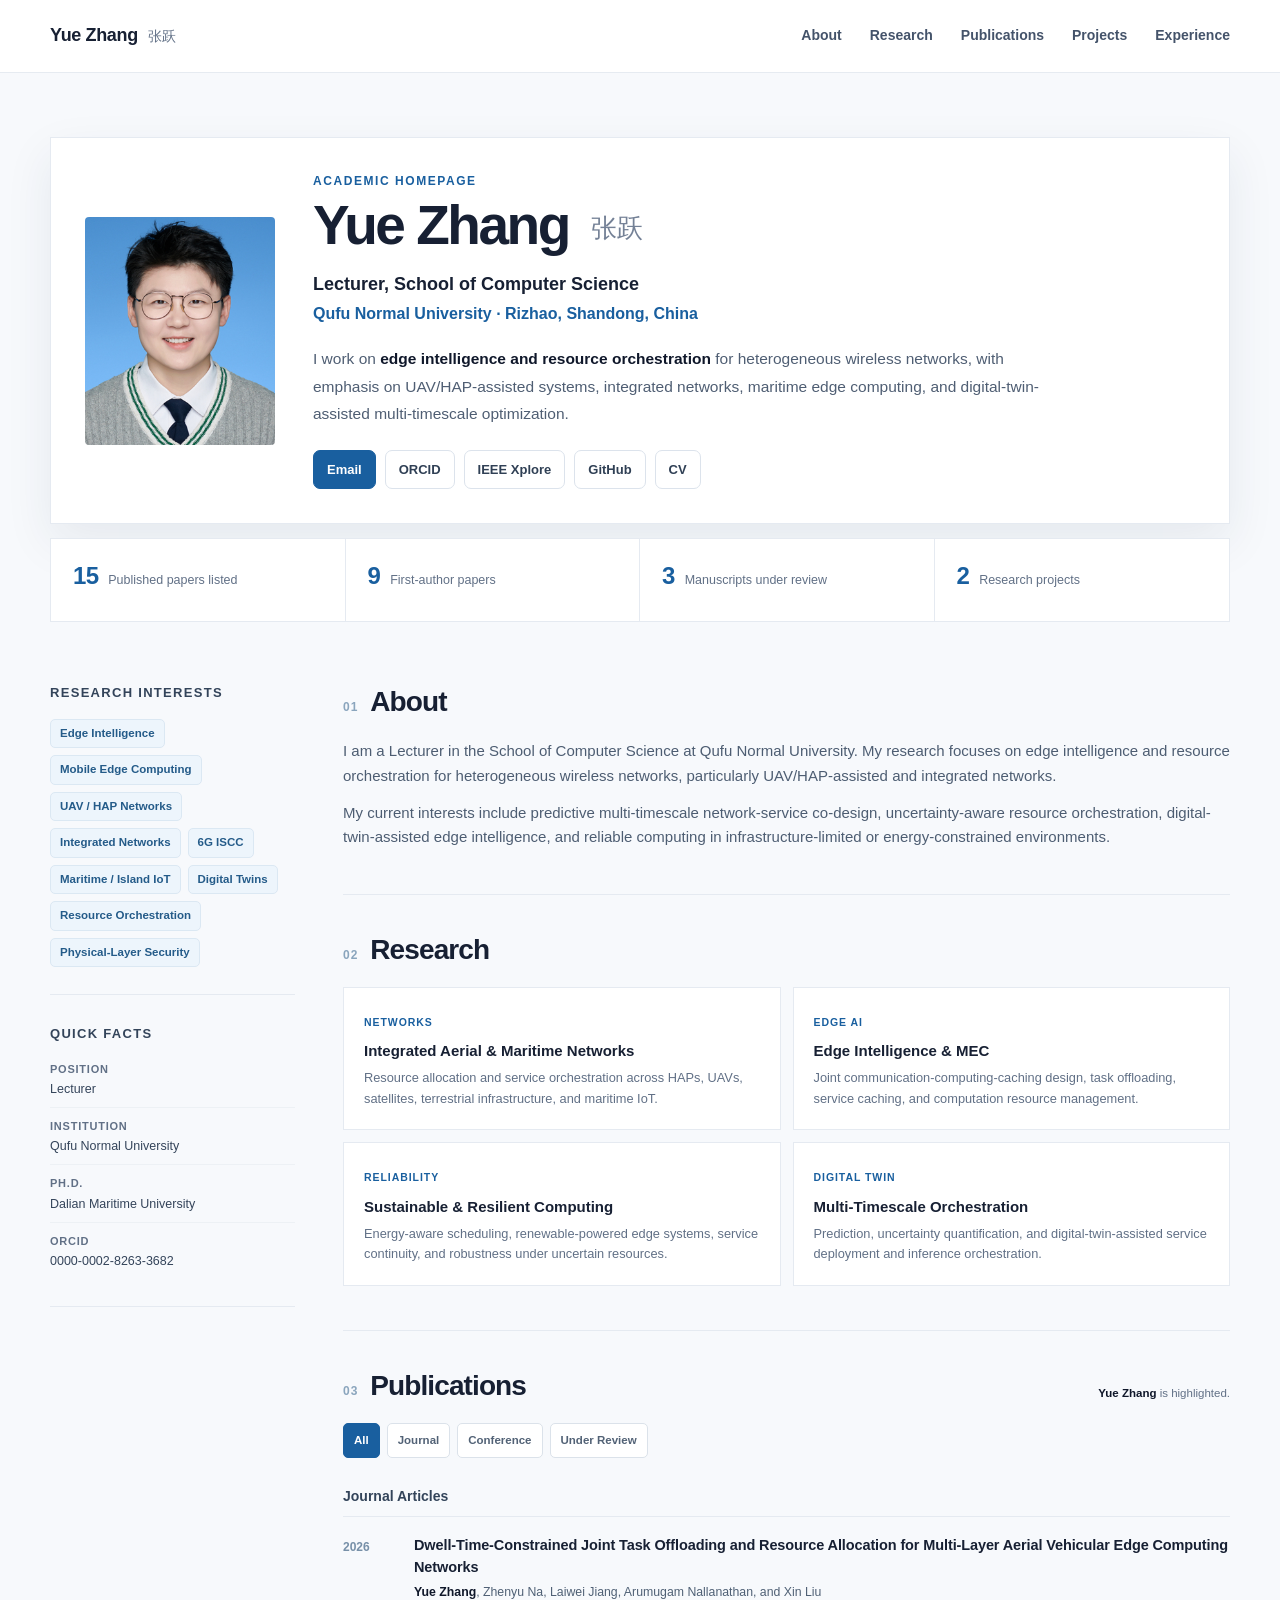
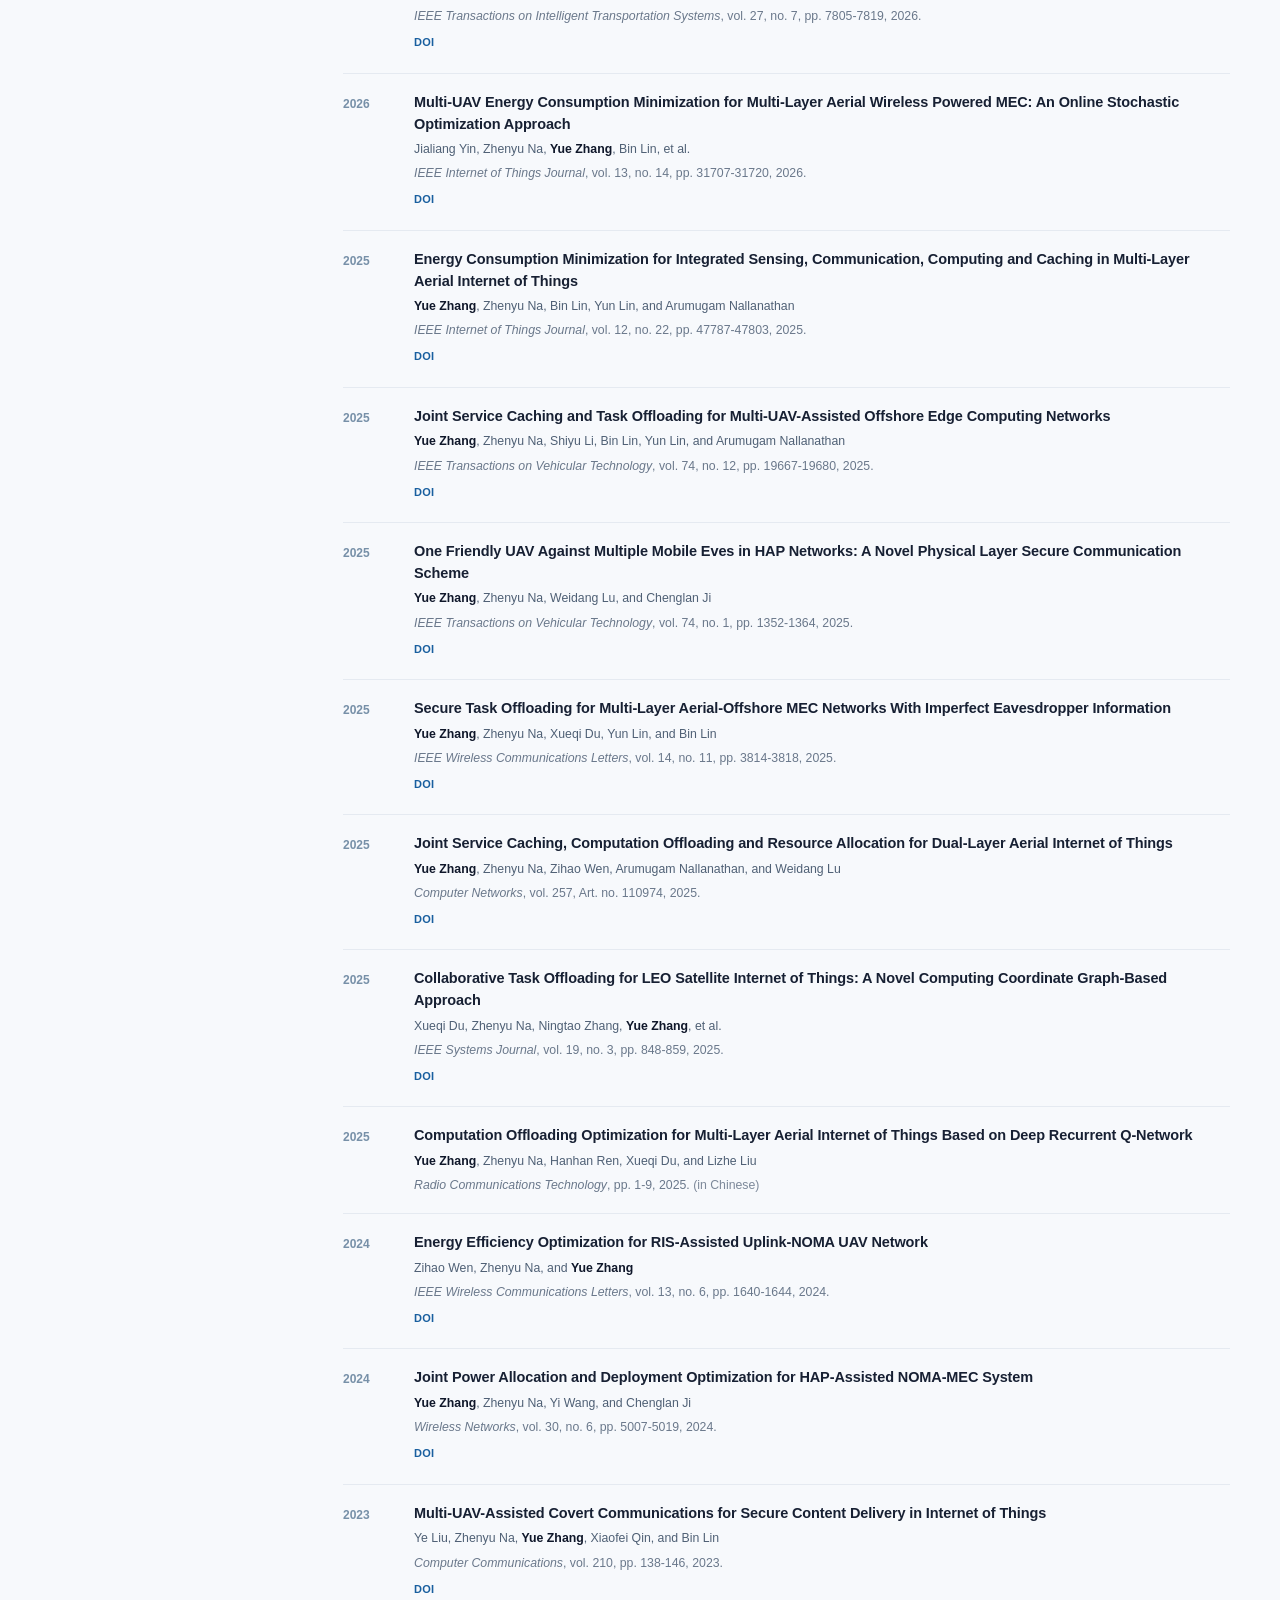
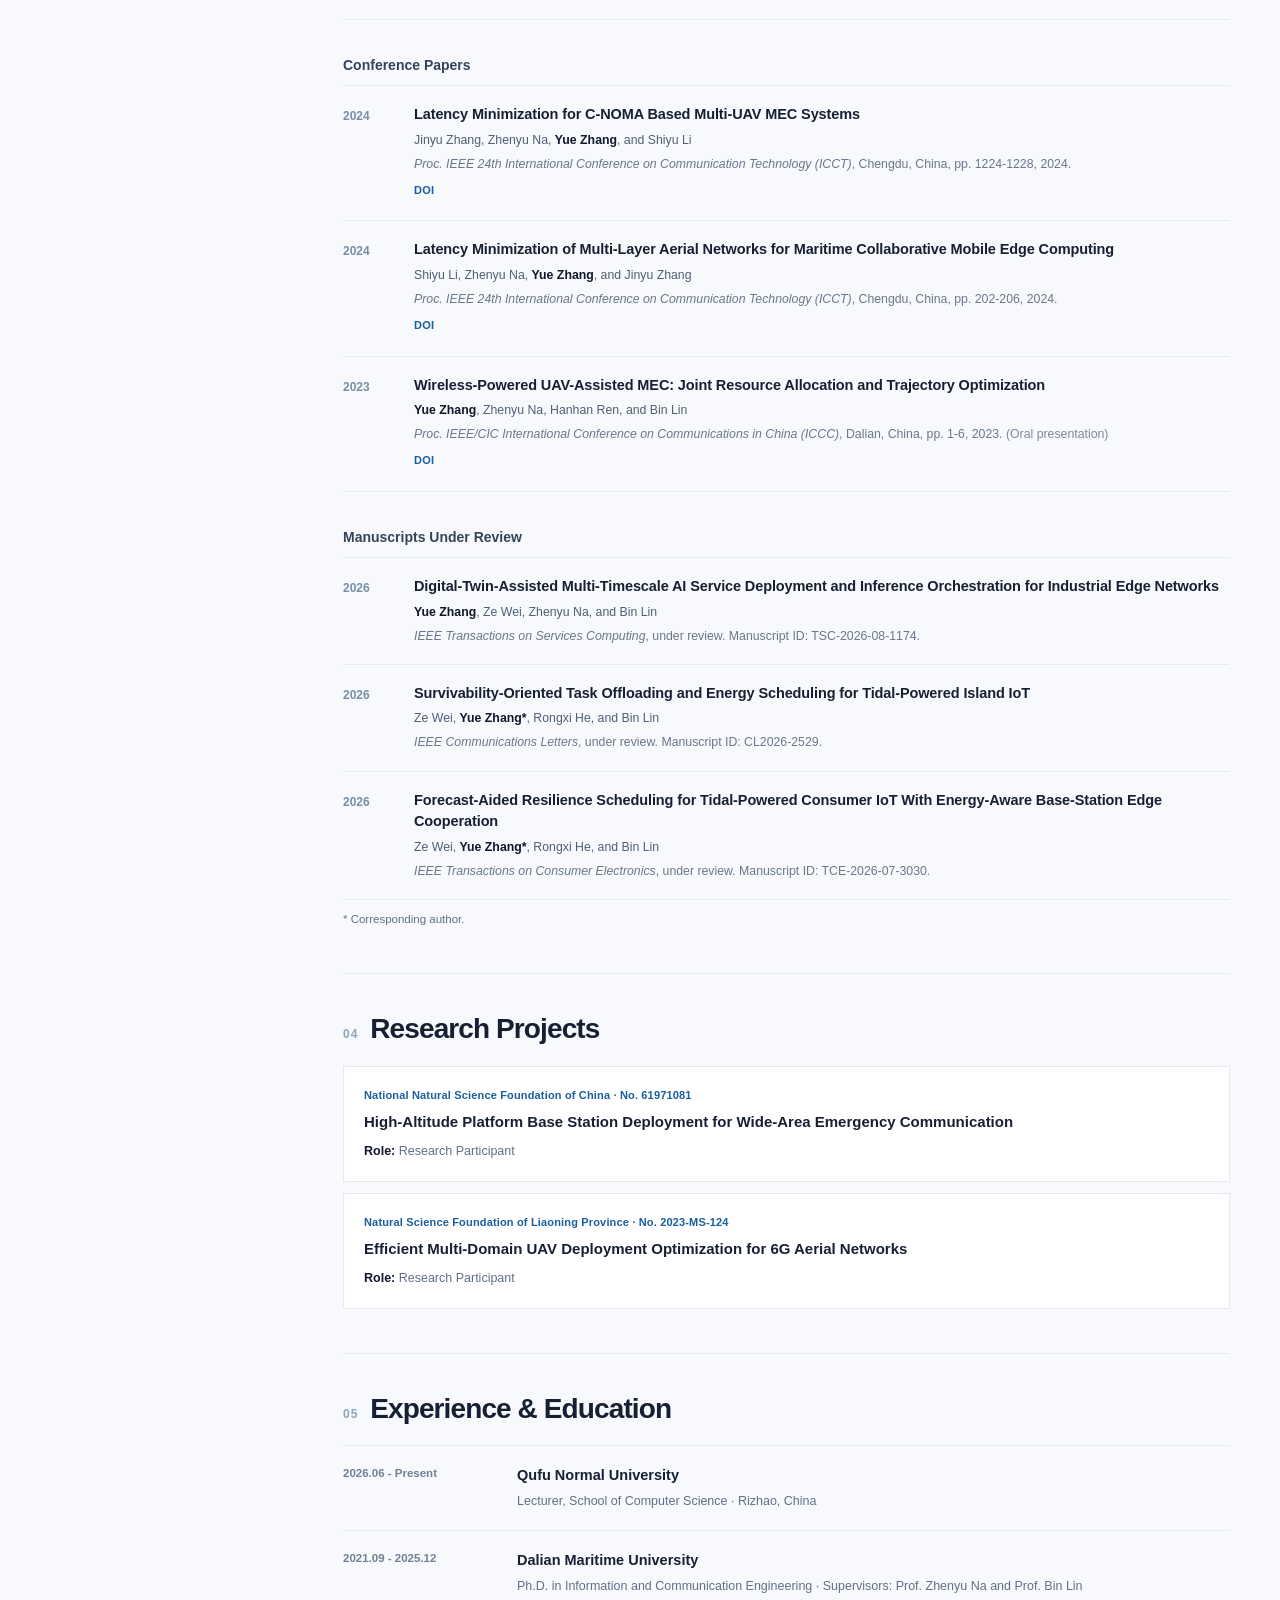
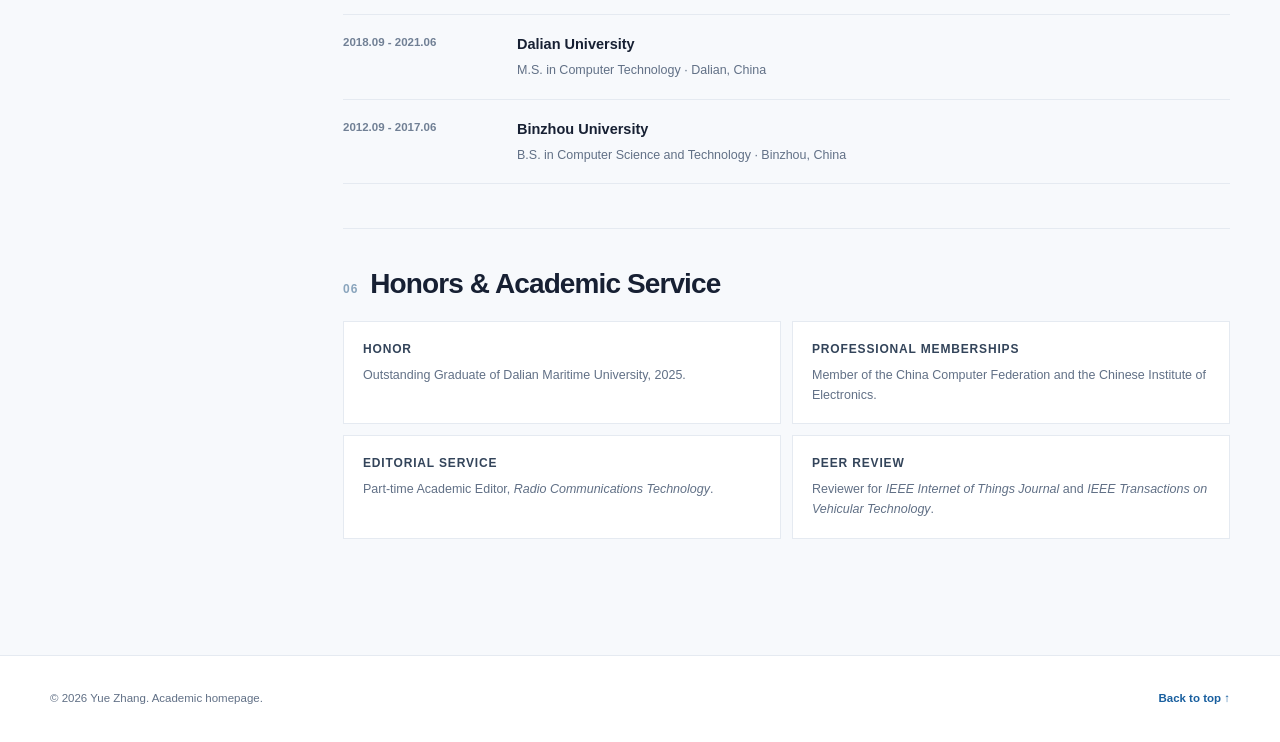
==== index.html @ a666fbbc "Add files via upload" ====
<!doctype html>
<html lang="en">
<head>
  <meta charset="utf-8" />
  <meta name="viewport" content="width=device-width, initial-scale=1" />
  <meta name="theme-color" content="#ffffff" />
  <meta name="description" content="Yue Zhang — Lecturer at Qufu Normal University. Research on edge intelligence, integrated networks, MEC, UAV/HAP networking, maritime IoT and digital-twin-assisted resource orchestration." />
  <meta name="keywords" content="Yue Zhang, Qufu Normal University, edge intelligence, MEC, UAV, HAP, maritime IoT, integrated networks, digital twin, resource allocation" />
  <meta property="og:title" content="Yue Zhang | Academic Homepage" />
  <meta property="og:description" content="Lecturer at Qufu Normal University working on edge intelligence and resource orchestration for heterogeneous wireless networks." />
  <meta property="og:type" content="website" />
  <meta property="og:image" content="assets/profile.jpg" />
  <link rel="icon" href="assets/profile.jpg" />
  <link rel="stylesheet" href="academic-v21.css?v=20260912-1" />
  <title>Yue Zhang | Academic Homepage</title>

  <script type="application/ld+json">
  {
    "@context": "https://schema.org",
    "@type": "Person",
    "name": "Yue Zhang",
    "alternateName": "张跃",
    "jobTitle": "Lecturer",
    "affiliation": {
      "@type": "CollegeOrUniversity",
      "name": "Qufu Normal University"
    },
    "email": "mailto:zy@qfnu.edu.cn",
    "sameAs": [
      "https://orcid.org/0000-0002-8263-3682",
      "https://xplorestaging.ieee.org/author/37089993164",
      "https://github.com/Leon1995-ai"
    ]
  }
  </script>
</head>
<body>
  <header class="site-header">
    <div class="header-inner">
      <a class="brand" href="#top">Yue Zhang <span>张跃</span></a>
      <nav class="nav" aria-label="Primary navigation">
        <a href="#about">About</a>
        <a href="#research">Research</a>
        <a href="#publications">Publications</a>
        <a href="#projects">Projects</a>
        <a href="#experience">Experience</a>
      </nav>
      <button class="menu-button" id="menuButton" aria-label="Open navigation" aria-expanded="false">
        <span></span><span></span><span></span>
      </button>
    </div>
    <nav class="mobile-nav" id="mobileNav" aria-label="Mobile navigation">
      <a href="#about">About</a>
      <a href="#research">Research</a>
      <a href="#publications">Publications</a>
      <a href="#projects">Projects</a>
      <a href="#experience">Experience</a>
    </nav>
  </header>

  <main id="top">
    <section class="hero section-shell">
      <div class="hero-profile">
        <img class="portrait" src="assets/profile.jpg" alt="Portrait of Yue Zhang" />
        <div class="hero-main">
          <p class="overline">Academic Homepage</p>
          <h1>Yue Zhang <span class="zh-name">张跃</span></h1>
          <p class="role">Lecturer, School of Computer Science</p>
          <p class="institution">Qufu Normal University · Rizhao, Shandong, China</p>
          <p class="intro">I work on <strong>edge intelligence and resource orchestration</strong> for heterogeneous wireless networks, with emphasis on UAV/HAP-assisted systems, integrated networks, maritime edge computing, and digital-twin-assisted multi-timescale optimization.</p>
          <div class="link-row">
            <a class="link-button primary" href="mailto:zy@qfnu.edu.cn">Email</a>
            <a class="link-button" href="https://orcid.org/0000-0002-8263-3682" target="_blank" rel="noreferrer">ORCID</a>
            <a class="link-button" href="https://xplorestaging.ieee.org/author/37089993164" target="_blank" rel="noreferrer">IEEE Xplore</a>
            <a class="link-button" href="https://github.com/Leon1995-ai" target="_blank" rel="noreferrer">GitHub</a>
            <a class="link-button" href="assets/Yue_Zhang_CV.pdf" target="_blank" rel="noreferrer">CV</a>
          </div>
        </div>
      </div>

      <div class="metrics" aria-label="Academic summary">
        <div class="metric"><strong>15</strong><span>Published papers listed</span></div>
        <div class="metric"><strong>9</strong><span>First-author papers</span></div>
        <div class="metric"><strong>3</strong><span>Manuscripts under review</span></div>
        <div class="metric"><strong>2</strong><span>Research projects</span></div>
      </div>
    </section>

    <div class="page-grid section-shell">
      <aside class="side-rail">
        <section class="side-block">
          <h2>Research Interests</h2>
          <div class="chips">
            <span>Edge Intelligence</span>
            <span>Mobile Edge Computing</span>
            <span>UAV / HAP Networks</span>
            <span>Integrated Networks</span>
            <span>6G ISCC</span>
            <span>Maritime / Island IoT</span>
            <span>Digital Twins</span>
            <span>Resource Orchestration</span>
            <span>Physical-Layer Security</span>
          </div>
        </section>

        <section class="side-block quick-facts">
          <h2>Quick Facts</h2>
          <dl>
            <div><dt>Position</dt><dd>Lecturer</dd></div>
            <div><dt>Institution</dt><dd>Qufu Normal University</dd></div>
            <div><dt>Ph.D.</dt><dd>Dalian Maritime University</dd></div>
            <div><dt>ORCID</dt><dd>0000-0002-8263-3682</dd></div>
          </dl>
        </section>
      </aside>

      <div class="content">
        <section class="content-section" id="about">
          <div class="section-title-row">
            <p class="section-index">01</p>
            <h2>About</h2>
          </div>
          <div class="prose">
            <p>I am a Lecturer in the School of Computer Science at Qufu Normal University. My research focuses on edge intelligence and resource orchestration for heterogeneous wireless networks, particularly UAV/HAP-assisted and integrated networks.</p>
            <p>My current interests include predictive multi-timescale network-service co-design, uncertainty-aware resource orchestration, digital-twin-assisted edge intelligence, and reliable computing in infrastructure-limited or energy-constrained environments.</p>
          </div>
        </section>

        <section class="content-section" id="research">
          <div class="section-title-row">
            <p class="section-index">02</p>
            <h2>Research</h2>
          </div>
          <div class="research-grid">
            <article>
              <span class="research-label">Networks</span>
              <h3>Integrated Aerial & Maritime Networks</h3>
              <p>Resource allocation and service orchestration across HAPs, UAVs, satellites, terrestrial infrastructure, and maritime IoT.</p>
            </article>
            <article>
              <span class="research-label">Edge AI</span>
              <h3>Edge Intelligence & MEC</h3>
              <p>Joint communication-computing-caching design, task offloading, service caching, and computation resource management.</p>
            </article>
            <article>
              <span class="research-label">Reliability</span>
              <h3>Sustainable & Resilient Computing</h3>
              <p>Energy-aware scheduling, renewable-powered edge systems, service continuity, and robustness under uncertain resources.</p>
            </article>
            <article>
              <span class="research-label">Digital Twin</span>
              <h3>Multi-Timescale Orchestration</h3>
              <p>Prediction, uncertainty quantification, and digital-twin-assisted service deployment and inference orchestration.</p>
            </article>
          </div>
        </section>

        <section class="content-section" id="publications">
          <div class="section-title-row publications-heading">
            <div>
              <p class="section-index">03</p>
              <h2>Publications</h2>
            </div>
            <p class="pub-note"><strong>Yue Zhang</strong> is highlighted.</p>
          </div>

          <div class="pub-toolbar" role="group" aria-label="Publication filters">
            <button class="filter active" data-filter="all">All</button>
            <button class="filter" data-filter="journal">Journal</button>
            <button class="filter" data-filter="conference">Conference</button>
            <button class="filter" data-filter="review">Under Review</button>
          </div>

          <div class="pub-group" data-group="journal">
            <h3 class="pub-group-title">Journal Articles</h3>
            <ol class="publication-list">
              <li class="publication" data-type="journal">
                <div class="pub-year">2026</div>
                <div class="pub-body">
                  <h4>Dwell-Time-Constrained Joint Task Offloading and Resource Allocation for Multi-Layer Aerial Vehicular Edge Computing Networks</h4>
                  <p class="authors"><strong>Yue Zhang</strong>, Zhenyu Na, Laiwei Jiang, Arumugam Nallanathan, and Xin Liu</p>
                  <p class="venue"><em>IEEE Transactions on Intelligent Transportation Systems</em>, vol. 27, no. 7, pp. 7805-7819, 2026.</p>
                  <a class="doi" href="https://doi.org/10.1109/TITS.2026.3692669" target="_blank" rel="noreferrer">DOI</a>
                </div>
              </li>

              <li class="publication" data-type="journal">
                <div class="pub-year">2026</div>
                <div class="pub-body">
                  <h4>Multi-UAV Energy Consumption Minimization for Multi-Layer Aerial Wireless Powered MEC: An Online Stochastic Optimization Approach</h4>
                  <p class="authors">Jialiang Yin, Zhenyu Na, <strong>Yue Zhang</strong>, Bin Lin, et al.</p>
                  <p class="venue"><em>IEEE Internet of Things Journal</em>, vol. 13, no. 14, pp. 31707-31720, 2026.</p>
                  <a class="doi" href="https://doi.org/10.1109/JIOT.2026.3687753" target="_blank" rel="noreferrer">DOI</a>
                </div>
              </li>

              <li class="publication" data-type="journal">
                <div class="pub-year">2025</div>
                <div class="pub-body">
                  <h4>Energy Consumption Minimization for Integrated Sensing, Communication, Computing and Caching in Multi-Layer Aerial Internet of Things</h4>
                  <p class="authors"><strong>Yue Zhang</strong>, Zhenyu Na, Bin Lin, Yun Lin, and Arumugam Nallanathan</p>
                  <p class="venue"><em>IEEE Internet of Things Journal</em>, vol. 12, no. 22, pp. 47787-47803, 2025.</p>
                  <a class="doi" href="https://doi.org/10.1109/JIOT.2025.3602793" target="_blank" rel="noreferrer">DOI</a>
                </div>
              </li>

              <li class="publication" data-type="journal">
                <div class="pub-year">2025</div>
                <div class="pub-body">
                  <h4>Joint Service Caching and Task Offloading for Multi-UAV-Assisted Offshore Edge Computing Networks</h4>
                  <p class="authors"><strong>Yue Zhang</strong>, Zhenyu Na, Shiyu Li, Bin Lin, Yun Lin, and Arumugam Nallanathan</p>
                  <p class="venue"><em>IEEE Transactions on Vehicular Technology</em>, vol. 74, no. 12, pp. 19667-19680, 2025.</p>
                  <a class="doi" href="https://doi.org/10.1109/TVT.2025.3589880" target="_blank" rel="noreferrer">DOI</a>
                </div>
              </li>

              <li class="publication" data-type="journal">
                <div class="pub-year">2025</div>
                <div class="pub-body">
                  <h4>One Friendly UAV Against Multiple Mobile Eves in HAP Networks: A Novel Physical Layer Secure Communication Scheme</h4>
                  <p class="authors"><strong>Yue Zhang</strong>, Zhenyu Na, Weidang Lu, and Chenglan Ji</p>
                  <p class="venue"><em>IEEE Transactions on Vehicular Technology</em>, vol. 74, no. 1, pp. 1352-1364, 2025.</p>
                  <a class="doi" href="https://doi.org/10.1109/TVT.2024.3451508" target="_blank" rel="noreferrer">DOI</a>
                </div>
              </li>

              <li class="publication" data-type="journal">
                <div class="pub-year">2025</div>
                <div class="pub-body">
                  <h4>Secure Task Offloading for Multi-Layer Aerial-Offshore MEC Networks With Imperfect Eavesdropper Information</h4>
                  <p class="authors"><strong>Yue Zhang</strong>, Zhenyu Na, Xueqi Du, Yun Lin, and Bin Lin</p>
                  <p class="venue"><em>IEEE Wireless Communications Letters</em>, vol. 14, no. 11, pp. 3814-3818, 2025.</p>
                  <a class="doi" href="https://doi.org/10.1109/LWC.2025.3606579" target="_blank" rel="noreferrer">DOI</a>
                </div>
              </li>

              <li class="publication" data-type="journal">
                <div class="pub-year">2025</div>
                <div class="pub-body">
                  <h4>Joint Service Caching, Computation Offloading and Resource Allocation for Dual-Layer Aerial Internet of Things</h4>
                  <p class="authors"><strong>Yue Zhang</strong>, Zhenyu Na, Zihao Wen, Arumugam Nallanathan, and Weidang Lu</p>
                  <p class="venue"><em>Computer Networks</em>, vol. 257, Art. no. 110974, 2025.</p>
                  <a class="doi" href="https://doi.org/10.1016/j.comnet.2024.110974" target="_blank" rel="noreferrer">DOI</a>
                </div>
              </li>

              <li class="publication" data-type="journal">
                <div class="pub-year">2025</div>
                <div class="pub-body">
                  <h4>Collaborative Task Offloading for LEO Satellite Internet of Things: A Novel Computing Coordinate Graph-Based Approach</h4>
                  <p class="authors">Xueqi Du, Zhenyu Na, Ningtao Zhang, <strong>Yue Zhang</strong>, et al.</p>
                  <p class="venue"><em>IEEE Systems Journal</em>, vol. 19, no. 3, pp. 848-859, 2025.</p>
                  <a class="doi" href="https://doi.org/10.1109/JSYST.2025.3571386" target="_blank" rel="noreferrer">DOI</a>
                </div>
              </li>

              <li class="publication" data-type="journal">
                <div class="pub-year">2025</div>
                <div class="pub-body">
                  <h4>Computation Offloading Optimization for Multi-Layer Aerial Internet of Things Based on Deep Recurrent Q-Network</h4>
                  <p class="authors"><strong>Yue Zhang</strong>, Zhenyu Na, Hanhan Ren, Xueqi Du, and Lizhe Liu</p>
                  <p class="venue"><em>Radio Communications Technology</em>, pp. 1-9, 2025. <span class="muted">(in Chinese)</span></p>
                </div>
              </li>

              <li class="publication" data-type="journal">
                <div class="pub-year">2024</div>
                <div class="pub-body">
                  <h4>Energy Efficiency Optimization for RIS-Assisted Uplink-NOMA UAV Network</h4>
                  <p class="authors">Zihao Wen, Zhenyu Na, and <strong>Yue Zhang</strong></p>
                  <p class="venue"><em>IEEE Wireless Communications Letters</em>, vol. 13, no. 6, pp. 1640-1644, 2024.</p>
                  <a class="doi" href="https://doi.org/10.1109/LWC.2024.3384676" target="_blank" rel="noreferrer">DOI</a>
                </div>
              </li>

              <li class="publication" data-type="journal">
                <div class="pub-year">2024</div>
                <div class="pub-body">
                  <h4>Joint Power Allocation and Deployment Optimization for HAP-Assisted NOMA-MEC System</h4>
                  <p class="authors"><strong>Yue Zhang</strong>, Zhenyu Na, Yi Wang, and Chenglan Ji</p>
                  <p class="venue"><em>Wireless Networks</em>, vol. 30, no. 6, pp. 5007-5019, 2024.</p>
                  <a class="doi" href="https://doi.org/10.1007/s11276-022-03201-8" target="_blank" rel="noreferrer">DOI</a>
                </div>
              </li>

              <li class="publication" data-type="journal">
                <div class="pub-year">2023</div>
                <div class="pub-body">
                  <h4>Multi-UAV-Assisted Covert Communications for Secure Content Delivery in Internet of Things</h4>
                  <p class="authors">Ye Liu, Zhenyu Na, <strong>Yue Zhang</strong>, Xiaofei Qin, and Bin Lin</p>
                  <p class="venue"><em>Computer Communications</em>, vol. 210, pp. 138-146, 2023.</p>
                  <a class="doi" href="https://doi.org/10.1016/j.comcom.2023.08.006" target="_blank" rel="noreferrer">DOI</a>
                </div>
              </li>
            </ol>
          </div>

          <div class="pub-group" data-group="conference">
            <h3 class="pub-group-title">Conference Papers</h3>
            <ol class="publication-list">
              <li class="publication" data-type="conference">
                <div class="pub-year">2024</div>
                <div class="pub-body">
                  <h4>Latency Minimization for C-NOMA Based Multi-UAV MEC Systems</h4>
                  <p class="authors">Jinyu Zhang, Zhenyu Na, <strong>Yue Zhang</strong>, and Shiyu Li</p>
                  <p class="venue"><em>Proc. IEEE 24th International Conference on Communication Technology (ICCT)</em>, Chengdu, China, pp. 1224-1228, 2024.</p>
                  <a class="doi" href="https://doi.org/10.1109/ICCT62411.2024.10946569" target="_blank" rel="noreferrer">DOI</a>
                </div>
              </li>
              <li class="publication" data-type="conference">
                <div class="pub-year">2024</div>
                <div class="pub-body">
                  <h4>Latency Minimization of Multi-Layer Aerial Networks for Maritime Collaborative Mobile Edge Computing</h4>
                  <p class="authors">Shiyu Li, Zhenyu Na, <strong>Yue Zhang</strong>, and Jinyu Zhang</p>
                  <p class="venue"><em>Proc. IEEE 24th International Conference on Communication Technology (ICCT)</em>, Chengdu, China, pp. 202-206, 2024.</p>
                  <a class="doi" href="https://doi.org/10.1109/ICCT62411.2024.10946538" target="_blank" rel="noreferrer">DOI</a>
                </div>
              </li>
              <li class="publication" data-type="conference">
                <div class="pub-year">2023</div>
                <div class="pub-body">
                  <h4>Wireless-Powered UAV-Assisted MEC: Joint Resource Allocation and Trajectory Optimization</h4>
                  <p class="authors"><strong>Yue Zhang</strong>, Zhenyu Na, Hanhan Ren, and Bin Lin</p>
                  <p class="venue"><em>Proc. IEEE/CIC International Conference on Communications in China (ICCC)</em>, Dalian, China, pp. 1-6, 2023. <span class="muted">(Oral presentation)</span></p>
                  <a class="doi" href="https://doi.org/10.1109/ICCC57788.2023.10233436" target="_blank" rel="noreferrer">DOI</a>
                </div>
              </li>
            </ol>
          </div>

          <div class="pub-group" data-group="review">
            <h3 class="pub-group-title">Manuscripts Under Review</h3>
            <ol class="publication-list review-list">
              <li class="publication" data-type="review">
                <div class="pub-year">2026</div>
                <div class="pub-body">
                  <h4>Digital-Twin-Assisted Multi-Timescale AI Service Deployment and Inference Orchestration for Industrial Edge Networks</h4>
                  <p class="authors"><strong>Yue Zhang</strong>, Ze Wei, Zhenyu Na, and Bin Lin</p>
                  <p class="venue"><em>IEEE Transactions on Services Computing</em>, under review. Manuscript ID: TSC-2026-08-1174.</p>
                </div>
              </li>
              <li class="publication" data-type="review">
                <div class="pub-year">2026</div>
                <div class="pub-body">
                  <h4>Survivability-Oriented Task Offloading and Energy Scheduling for Tidal-Powered Island IoT</h4>
                  <p class="authors">Ze Wei, <strong>Yue Zhang*</strong>, Rongxi He, and Bin Lin</p>
                  <p class="venue"><em>IEEE Communications Letters</em>, under review. Manuscript ID: CL2026-2529.</p>
                </div>
              </li>
              <li class="publication" data-type="review">
                <div class="pub-year">2026</div>
                <div class="pub-body">
                  <h4>Forecast-Aided Resilience Scheduling for Tidal-Powered Consumer IoT With Energy-Aware Base-Station Edge Cooperation</h4>
                  <p class="authors">Ze Wei, <strong>Yue Zhang*</strong>, Rongxi He, and Bin Lin</p>
                  <p class="venue"><em>IEEE Transactions on Consumer Electronics</em>, under review. Manuscript ID: TCE-2026-07-3030.</p>
                </div>
              </li>
            </ol>
            <p class="footnote">* Corresponding author.</p>
          </div>
        </section>

        <section class="content-section" id="projects">
          <div class="section-title-row">
            <p class="section-index">04</p>
            <h2>Research Projects</h2>
          </div>
          <div class="project-list">
            <article class="project-card">
              <div class="project-meta">National Natural Science Foundation of China · No. 61971081</div>
              <h3>High-Altitude Platform Base Station Deployment for Wide-Area Emergency Communication</h3>
              <p><strong>Role:</strong> Research Participant</p>
            </article>
            <article class="project-card">
              <div class="project-meta">Natural Science Foundation of Liaoning Province · No. 2023-MS-124</div>
              <h3>Efficient Multi-Domain UAV Deployment Optimization for 6G Aerial Networks</h3>
              <p><strong>Role:</strong> Research Participant</p>
            </article>
          </div>
        </section>

        <section class="content-section" id="experience">
          <div class="section-title-row">
            <p class="section-index">05</p>
            <h2>Experience & Education</h2>
          </div>
          <div class="timeline">
            <div class="timeline-item">
              <div class="timeline-date">2026.06 - Present</div>
              <div><h3>Qufu Normal University</h3><p>Lecturer, School of Computer Science · Rizhao, China</p></div>
            </div>
            <div class="timeline-item">
              <div class="timeline-date">2021.09 - 2025.12</div>
              <div><h3>Dalian Maritime University</h3><p>Ph.D. in Information and Communication Engineering · Supervisors: Prof. Zhenyu Na and Prof. Bin Lin</p></div>
            </div>
            <div class="timeline-item">
              <div class="timeline-date">2018.09 - 2021.06</div>
              <div><h3>Dalian University</h3><p>M.S. in Computer Technology · Dalian, China</p></div>
            </div>
            <div class="timeline-item">
              <div class="timeline-date">2012.09 - 2017.06</div>
              <div><h3>Binzhou University</h3><p>B.S. in Computer Science and Technology · Binzhou, China</p></div>
            </div>
          </div>
        </section>

        <section class="content-section" id="service">
          <div class="section-title-row">
            <p class="section-index">06</p>
            <h2>Honors & Academic Service</h2>
          </div>
          <div class="service-grid">
            <div class="service-card">
              <h3>Honor</h3>
              <p>Outstanding Graduate of Dalian Maritime University, 2025.</p>
            </div>
            <div class="service-card">
              <h3>Professional Memberships</h3>
              <p>Member of the China Computer Federation and the Chinese Institute of Electronics.</p>
            </div>
            <div class="service-card">
              <h3>Editorial Service</h3>
              <p>Part-time Academic Editor, <em>Radio Communications Technology</em>.</p>
            </div>
            <div class="service-card">
              <h3>Peer Review</h3>
              <p>Reviewer for <em>IEEE Internet of Things Journal</em> and <em>IEEE Transactions on Vehicular Technology</em>.</p>
            </div>
          </div>
        </section>
      </div>
    </div>
  </main>

  <footer>
    <div class="section-shell footer-inner">
      <p>© <span id="year"></span> Yue Zhang. Academic homepage.</p>
      <a href="#top">Back to top ↑</a>
    </div>
  </footer>

  <script src="academic-v21.js?v=20260912-1"></script>
</body>
</html>
---- academic-v21.css ----
:root {
  --bg: #f7f9fc;
  --paper: #ffffff;
  --text: #172033;
  --muted: #617086;
  --line: #e5eaf1;
  --blue: #195f9f;
  --blue-dark: #124b80;
  --blue-soft: #edf5fc;
  --max: 1180px;
  --shadow: 0 18px 45px rgba(24, 49, 79, .08);
}

* { box-sizing: border-box; }
html { scroll-behavior: smooth; }
body {
  margin: 0;
  color: var(--text);
  background: var(--bg);
  font-family: -apple-system, BlinkMacSystemFont, "Segoe UI", "Helvetica Neue", Arial, "PingFang SC", "Microsoft YaHei", sans-serif;
  font-size: 16px;
  line-height: 1.65;
  -webkit-font-smoothing: antialiased;
  text-rendering: optimizeLegibility;
}
a { color: inherit; text-decoration: none; }
button { font: inherit; }
strong { color: #0f172a; }
.section-shell { width: min(var(--max), calc(100% - 44px)); margin: 0 auto; }

.site-header {
  position: sticky;
  top: 0;
  z-index: 50;
  border-bottom: 1px solid rgba(229, 234, 241, .95);
  background: rgba(255, 255, 255, .92);
  backdrop-filter: blur(14px);
}
.header-inner {
  width: min(var(--max), calc(100% - 44px));
  height: 72px;
  margin: 0 auto;
  display: flex;
  align-items: center;
  justify-content: space-between;
  gap: 28px;
}
.brand { font-weight: 760; letter-spacing: -.02em; font-size: 18px; }
.brand span { margin-left: 6px; color: var(--muted); font-weight: 560; font-size: 14px; }
.nav { display: flex; gap: 28px; color: #44536a; font-size: 14px; font-weight: 610; }
.nav a { transition: color .2s ease; }
.nav a:hover { color: var(--blue); }
.menu-button { display: none; width: 40px; height: 40px; padding: 9px; border: 1px solid var(--line); background: var(--paper); border-radius: 8px; }
.menu-button span { display: block; height: 2px; margin: 4px 0; background: var(--text); }
.mobile-nav { display: none; }

.hero { padding: 64px 0 36px; }
.hero-profile {
  display: grid;
  grid-template-columns: 190px minmax(0, 1fr);
  gap: 38px;
  align-items: center;
  padding: 34px;
  border: 1px solid var(--line);
  background: var(--paper);
  box-shadow: var(--shadow);
}
.portrait {
  width: 190px;
  height: 228px;
  object-fit: cover;
  object-position: center 24%;
  display: block;
  border-radius: 4px;
}
.overline { margin: 0 0 4px; color: var(--blue); text-transform: uppercase; letter-spacing: .13em; font-weight: 760; font-size: 12px; }
h1 { margin: 0; font-size: clamp(38px, 5vw, 55px); line-height: 1.08; letter-spacing: -.045em; font-weight: 740; }
.zh-name { color: #748196; font-weight: 520; font-size: .47em; margin-left: 9px; vertical-align: middle; letter-spacing: 0; }
.role { margin: 15px 0 1px; font-size: 18px; font-weight: 690; }
.institution { margin: 0; color: var(--blue); font-weight: 620; }
.intro { max-width: 760px; margin: 18px 0 0; color: #4f5e73; font-size: 15.5px; line-height: 1.78; }
.link-row { display: flex; flex-wrap: wrap; gap: 9px; margin-top: 22px; }
.link-button {
  display: inline-flex;
  align-items: center;
  justify-content: center;
  min-height: 38px;
  padding: 8px 13px;
  border: 1px solid #dce3ec;
  background: #fff;
  color: #304055;
  border-radius: 7px;
  font-size: 13px;
  font-weight: 680;
  transition: all .18s ease;
}
.link-button:hover { color: var(--blue); border-color: #aac9e3; transform: translateY(-1px); }
.link-button.primary { background: var(--blue); border-color: var(--blue); color: #fff; }
.link-button.primary:hover { background: var(--blue-dark); color: #fff; }
.metrics {
  margin-top: 14px;
  display: grid;
  grid-template-columns: repeat(4, 1fr);
  border: 1px solid var(--line);
  background: var(--paper);
}
.metric { padding: 17px 22px; min-height: 82px; display: flex; align-items: baseline; gap: 10px; border-right: 1px solid var(--line); }
.metric:last-child { border-right: 0; }
.metric strong { color: var(--blue); font-size: 24px; letter-spacing: -.03em; }
.metric span { color: var(--muted); font-size: 12.5px; line-height: 1.4; }

.page-grid { display: grid; grid-template-columns: 245px minmax(0, 1fr); gap: 48px; padding: 24px 0 72px; }
.side-rail { min-width: 0; }
.side-block { padding: 0 0 27px; margin-bottom: 28px; border-bottom: 1px solid var(--line); }
.side-block h2 { margin: 0 0 15px; font-size: 13px; text-transform: uppercase; letter-spacing: .1em; color: #33445a; }
.chips { display: flex; flex-wrap: wrap; gap: 7px; }
.chips span { padding: 6px 9px; border: 1px solid #dbe8f3; background: var(--blue-soft); color: #245b89; border-radius: 5px; font-size: 11.5px; font-weight: 620; line-height: 1.35; }
.quick-facts dl { margin: 0; }
.quick-facts dl div { padding: 9px 0; border-top: 1px solid #edf1f5; }
.quick-facts dl div:first-child { border-top: 0; padding-top: 0; }
.quick-facts dt { color: var(--muted); font-size: 11px; text-transform: uppercase; letter-spacing: .07em; font-weight: 720; }
.quick-facts dd { margin: 2px 0 0; color: #34445a; font-size: 12.5px; line-height: 1.45; }

.content-section { scroll-margin-top: 92px; padding: 3px 0 44px; }
.content-section + .content-section { padding-top: 38px; border-top: 1px solid var(--line); }
.section-title-row { display: flex; align-items: baseline; gap: 12px; margin-bottom: 20px; }
.section-title-row h2 { margin: 0; font-size: 28px; line-height: 1.2; letter-spacing: -.032em; font-weight: 730; }
.section-index { margin: 0; color: #8aa5bd; font-size: 12px; font-weight: 760; letter-spacing: .08em; }
.prose { font-size: 15px; color: #4d5d72; }
.prose p { margin: 0; }
.prose p + p { margin-top: 12px; }

.research-grid { display: grid; grid-template-columns: 1fr 1fr; gap: 12px; }
.research-grid article { padding: 20px; border: 1px solid var(--line); background: var(--paper); }
.research-label { display: inline-block; margin-bottom: 9px; color: var(--blue); font-size: 10.5px; text-transform: uppercase; letter-spacing: .09em; font-weight: 760; }
.research-grid h3 { margin: 0 0 7px; font-size: 15px; line-height: 1.4; }
.research-grid p { margin: 0; color: var(--muted); font-size: 12.8px; line-height: 1.62; }

.publications-heading { justify-content: space-between; align-items: flex-end; }
.publications-heading > div { display: flex; align-items: baseline; gap: 12px; }
.pub-note { margin: 0; color: var(--muted); font-size: 11.5px; }
.pub-toolbar { display: flex; flex-wrap: wrap; gap: 7px; margin: 0 0 27px; }
.filter { border: 1px solid #dbe2ea; background: var(--paper); color: #526276; border-radius: 5px; padding: 7px 10px; cursor: pointer; font-size: 11.5px; font-weight: 670; }
.filter:hover, .filter.active { color: #fff; border-color: var(--blue); background: var(--blue); }
.pub-group + .pub-group { margin-top: 34px; }
.pub-group-title { margin: 0 0 8px; font-size: 14px; font-weight: 720; color: #33445a; }
.publication-list { list-style: none; padding: 0; margin: 0; }
.publication { display: grid; grid-template-columns: 54px minmax(0, 1fr); gap: 17px; padding: 18px 0; border-top: 1px solid var(--line); }
.publication:last-child { border-bottom: 1px solid var(--line); }
.pub-year { color: #7790a8; font-weight: 720; font-size: 12px; padding-top: 3px; }
.pub-body h4 { margin: 0; font-size: 14.5px; line-height: 1.5; letter-spacing: -.008em; font-weight: 700; }
.authors, .venue { margin: 5px 0 0; font-size: 12.3px; line-height: 1.55; }
.authors { color: #4f6075; }
.venue { color: #6a788b; }
.doi { display: inline-block; margin-top: 7px; color: var(--blue); font-size: 11px; font-weight: 760; letter-spacing: .02em; }
.doi:hover { text-decoration: underline; }
.muted { color: #7d899a; }
.footnote { margin: 10px 0 0; color: var(--muted); font-size: 11.5px; }
.pub-group.hidden { display: none; }

.project-list { display: grid; gap: 11px; }
.project-card { padding: 19px 20px; border: 1px solid var(--line); background: var(--paper); }
.project-meta { color: var(--blue); font-size: 11px; font-weight: 740; letter-spacing: .015em; }
.project-card h3 { margin: 7px 0 8px; font-size: 15px; line-height: 1.48; }
.project-card p { margin: 0; color: var(--muted); font-size: 12.5px; }

.timeline { border-top: 1px solid var(--line); }
.timeline-item { display: grid; grid-template-columns: 150px minmax(0, 1fr); gap: 24px; padding: 18px 0; border-bottom: 1px solid var(--line); }
.timeline-date { color: #718095; font-size: 11.5px; font-weight: 690; }
.timeline-item h3 { margin: 0 0 3px; font-size: 14.5px; }
.timeline-item p { margin: 0; color: var(--muted); font-size: 12.5px; }

.service-grid { display: grid; grid-template-columns: 1fr 1fr; gap: 11px; }
.service-card { padding: 18px 19px; border: 1px solid var(--line); background: var(--paper); }
.service-card h3 { margin: 0 0 6px; color: #33445a; font-size: 12px; text-transform: uppercase; letter-spacing: .07em; }
.service-card p { margin: 0; color: var(--muted); font-size: 12.5px; line-height: 1.58; }

footer { border-top: 1px solid var(--line); background: #fff; }
.footer-inner { min-height: 86px; display: flex; align-items: center; justify-content: space-between; gap: 20px; color: var(--muted); font-size: 11.5px; }
.footer-inner a { color: var(--blue); font-weight: 650; }

@media (max-width: 900px) {
  .nav { display: none; }
  .menu-button { display: block; }
  .mobile-nav.open { display: flex; flex-direction: column; gap: 14px; padding: 0 22px 20px; width: min(var(--max), 100%); margin: 0 auto; color: #44536a; font-size: 14px; font-weight: 650; }
  .hero-profile { grid-template-columns: 150px minmax(0, 1fr); gap: 28px; }
  .portrait { width: 150px; height: 180px; }
  .metrics { grid-template-columns: 1fr 1fr; }
  .metric:nth-child(2) { border-right: 0; }
  .metric:nth-child(-n+2) { border-bottom: 1px solid var(--line); }
  .page-grid { grid-template-columns: 1fr; gap: 12px; }
  .side-rail { display: grid; grid-template-columns: 1fr 1fr; gap: 24px; }
  .side-block { border-bottom: 0; border: 1px solid var(--line); background: var(--paper); padding: 18px; margin: 0 0 20px; }
}

@media (max-width: 660px) {
  .section-shell, .header-inner { width: min(100% - 28px, var(--max)); }
  .hero { padding-top: 34px; }
  .hero-profile { grid-template-columns: 1fr; padding: 22px; }
  .portrait { width: 145px; height: 174px; }
  h1 { font-size: 39px; }
  .metrics { grid-template-columns: 1fr 1fr; }
  .metric { padding: 14px; min-height: 74px; align-items: flex-start; flex-direction: column; gap: 2px; }
  .metric strong { font-size: 21px; }
  .side-rail { grid-template-columns: 1fr; }
  .research-grid, .service-grid { grid-template-columns: 1fr; }
  .publications-heading { align-items: flex-start; gap: 8px; flex-direction: column; }
  .publication { grid-template-columns: 44px minmax(0, 1fr); gap: 10px; }
  .timeline-item { grid-template-columns: 1fr; gap: 3px; }
  .footer-inner { padding: 20px 0; flex-direction: column; align-items: flex-start; gap: 4px; }
}

@media print {
  .site-header, .pub-toolbar, footer { display: none !important; }
  body { background: #fff; }
  .section-shell { width: 100%; }
  .hero { padding-top: 0; }
  .hero-profile, .metrics, .research-grid article, .project-card, .service-card { box-shadow: none; }
  .page-grid { grid-template-columns: 1fr; }
  .side-rail { display: none; }
}
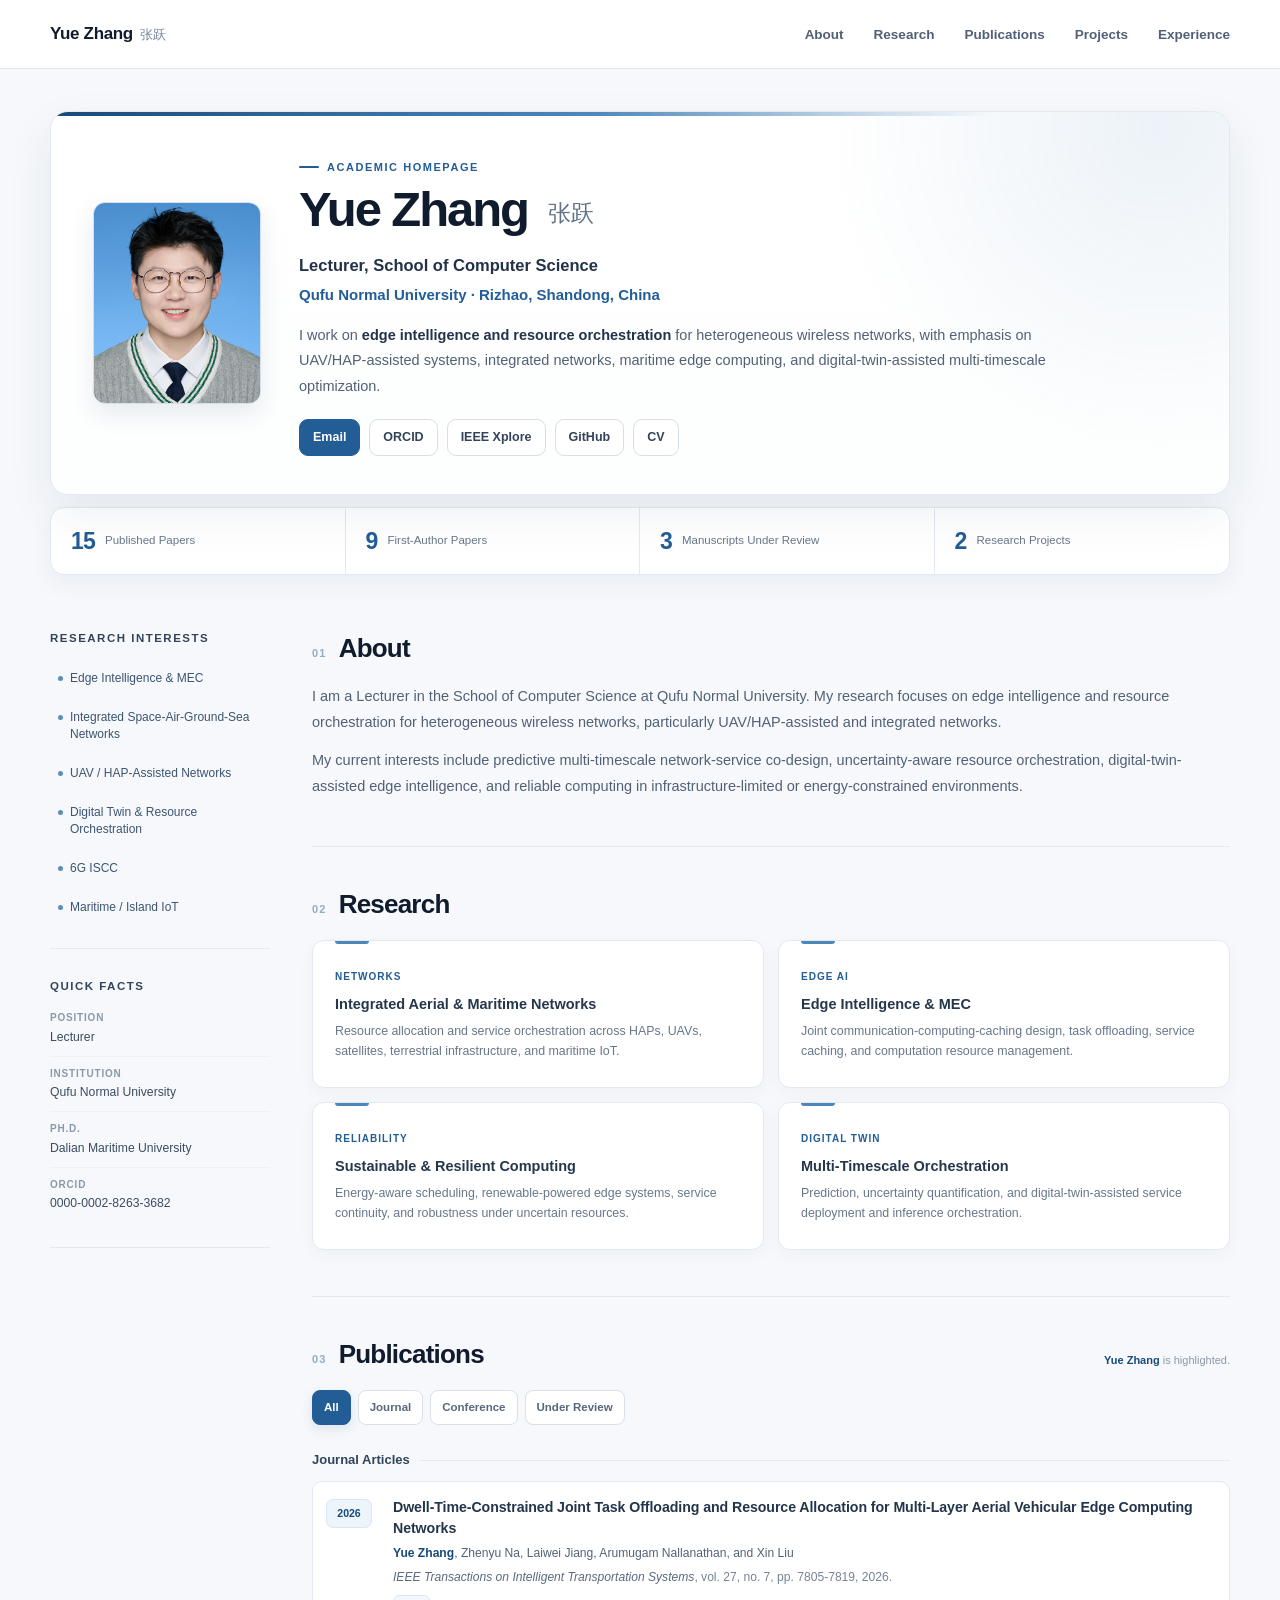
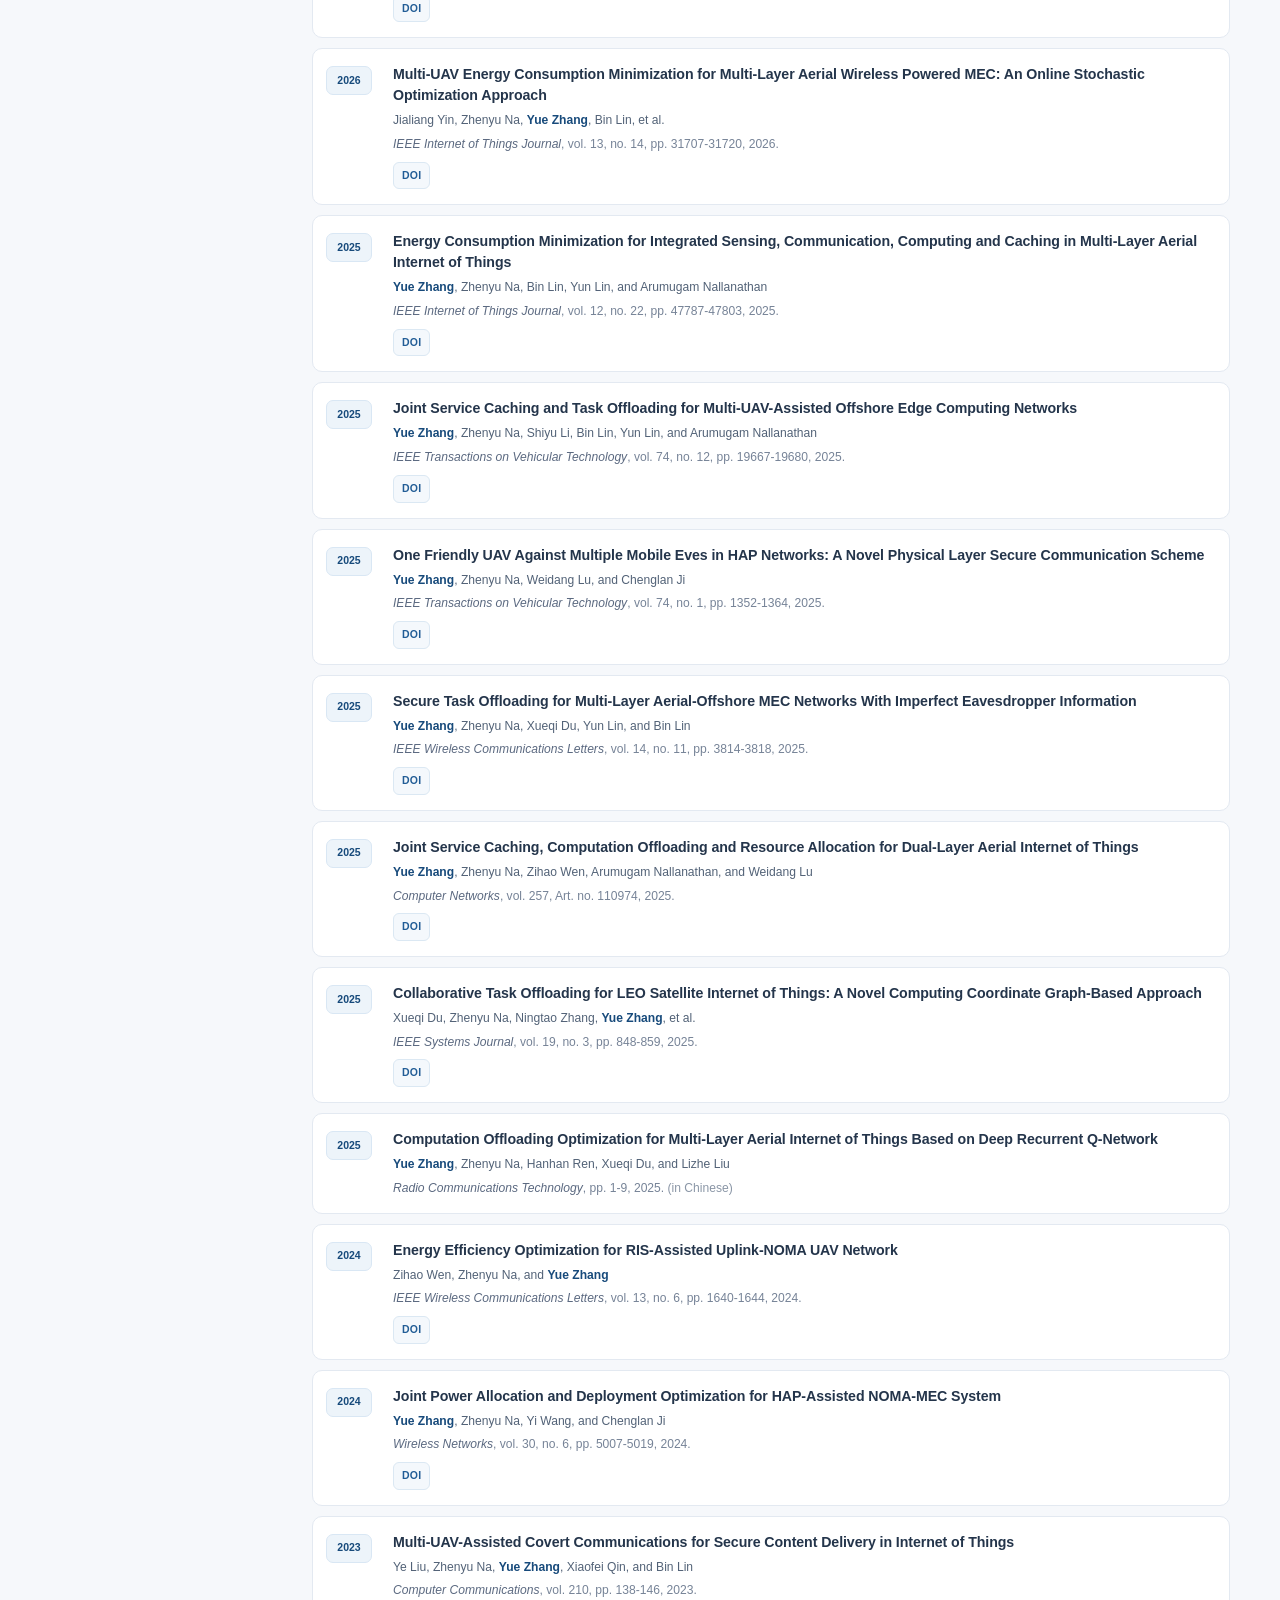
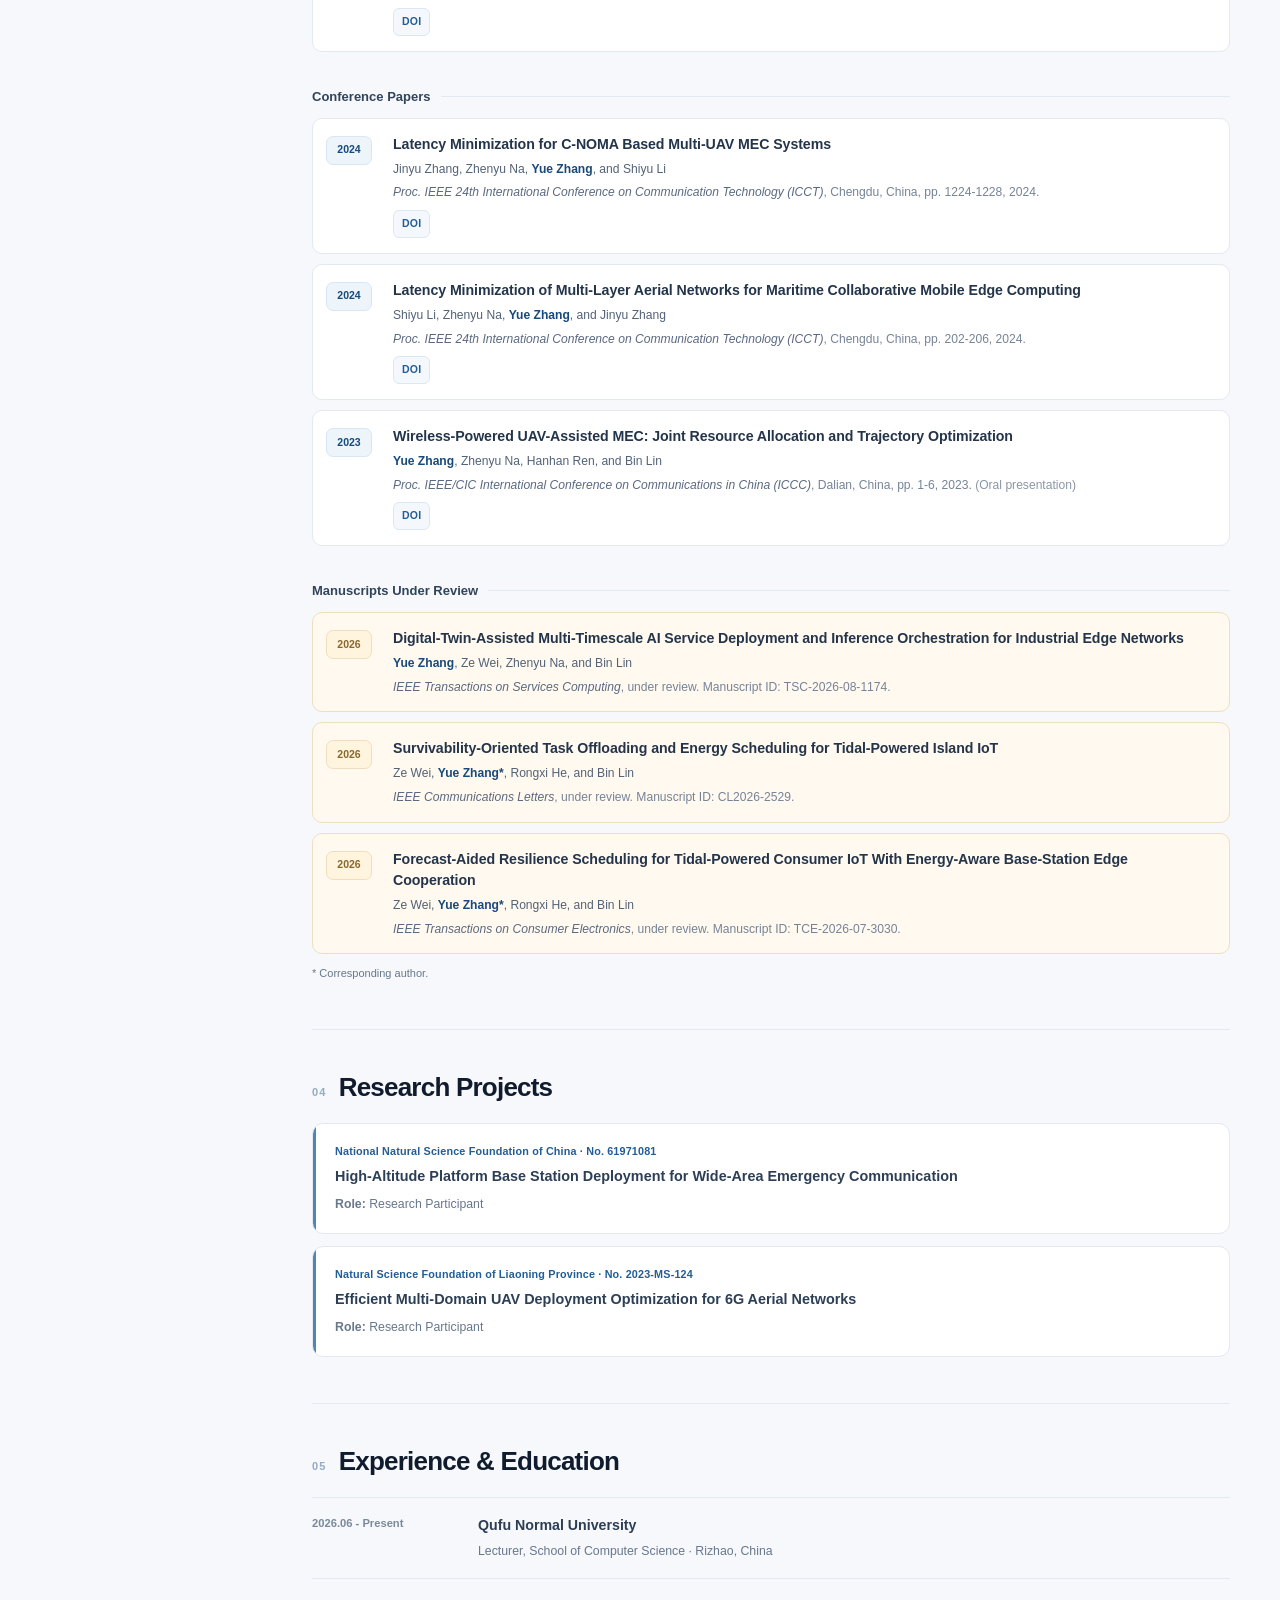
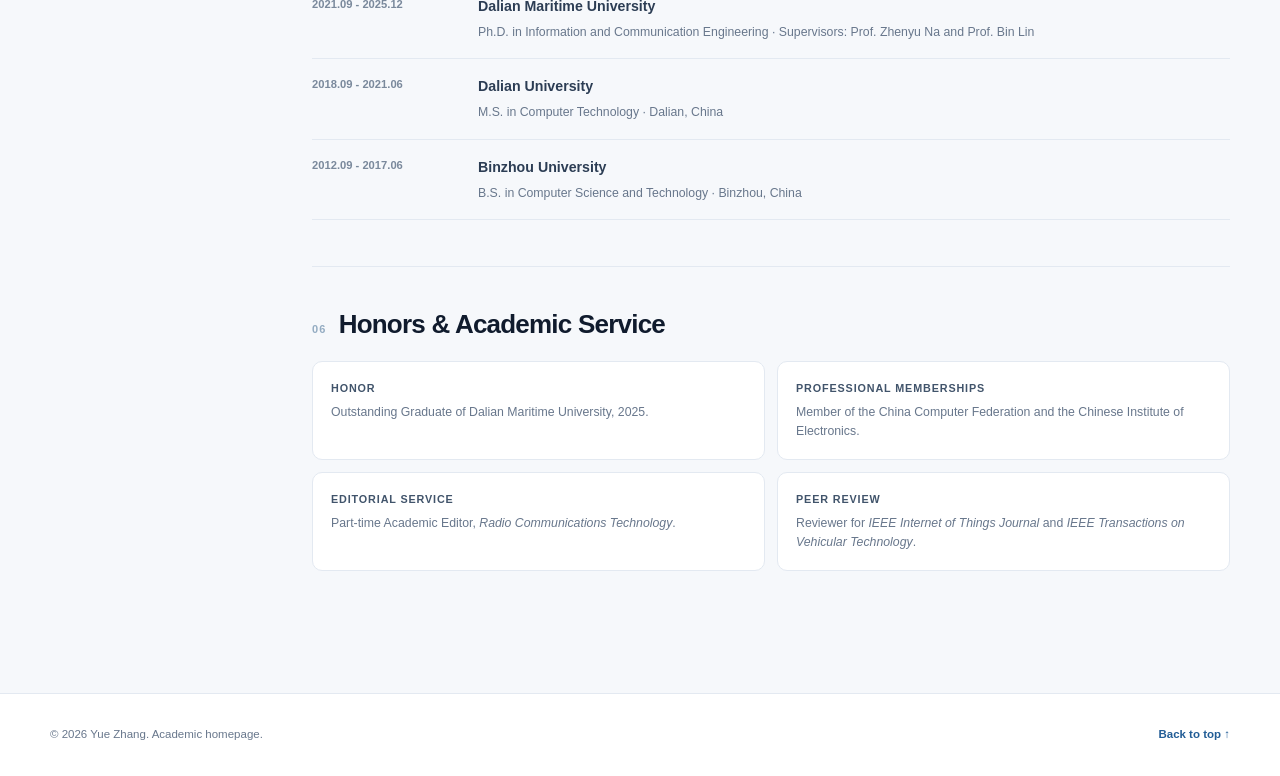
==== commit 51e32064: "Add files via upload" ====
--- a/index.html
+++ b/index.html
@@ -11,7 +11,7 @@
   <meta property="og:type" content="website" />
   <meta property="og:image" content="assets/profile.jpg" />
   <link rel="icon" href="assets/profile.jpg" />
-  <link rel="stylesheet" href="academic-v21.css?v=20260912-1" />
+  <link rel="stylesheet" href="academic-v3.css?v=20260912-1" />
   <title>Yue Zhang | Academic Homepage</title>
 
   <script type="application/ld+json">
@@ -79,10 +79,10 @@
       </div>
 
       <div class="metrics" aria-label="Academic summary">
-        <div class="metric"><strong>15</strong><span>Published papers listed</span></div>
-        <div class="metric"><strong>9</strong><span>First-author papers</span></div>
-        <div class="metric"><strong>3</strong><span>Manuscripts under review</span></div>
-        <div class="metric"><strong>2</strong><span>Research projects</span></div>
+        <div class="metric"><strong>15</strong><span>Published Papers</span></div>
+        <div class="metric"><strong>9</strong><span>First-Author Papers</span></div>
+        <div class="metric"><strong>3</strong><span>Manuscripts Under Review</span></div>
+        <div class="metric"><strong>2</strong><span>Research Projects</span></div>
       </div>
     </section>
 
@@ -90,16 +90,13 @@
       <aside class="side-rail">
         <section class="side-block">
           <h2>Research Interests</h2>
-          <div class="chips">
-            <span>Edge Intelligence</span>
-            <span>Mobile Edge Computing</span>
-            <span>UAV / HAP Networks</span>
-            <span>Integrated Networks</span>
+          <div class="interest-list">
+            <span>Edge Intelligence &amp; MEC</span>
+            <span>Integrated Space-Air-Ground-Sea Networks</span>
+            <span>UAV / HAP-Assisted Networks</span>
+            <span>Digital Twin &amp; Resource Orchestration</span>
             <span>6G ISCC</span>
             <span>Maritime / Island IoT</span>
-            <span>Digital Twins</span>
-            <span>Resource Orchestration</span>
-            <span>Physical-Layer Security</span>
           </div>
         </section>
 
@@ -439,6 +436,6 @@
     </div>
   </footer>
 
-  <script src="academic-v21.js?v=20260912-1"></script>
+  <script src="academic-v3.js?v=20260912-1"></script>
 </body>
 </html>
--- a/academic-v3.css
+++ b/academic-v3.css
@@ -0,0 +1,426 @@
+:root {
+  --bg: #f6f8fb;
+  --paper: #ffffff;
+  --paper-soft: #fbfcfe;
+  --text: #152238;
+  --heading: #101b2d;
+  --muted: #68778c;
+  --muted-2: #8a98aa;
+  --blue: #225d96;
+  --blue-strong: #174a7b;
+  --blue-soft: #edf4fa;
+  --blue-line: #d9e7f4;
+  --line: #e3e9f1;
+  --line-strong: #d5dde8;
+  --review: #fff9ef;
+  --review-line: #f0dfbe;
+  --max: 1180px;
+  --shadow: 0 18px 46px rgba(25, 49, 79, .08);
+  --shadow-soft: 0 8px 24px rgba(25, 49, 79, .06);
+}
+
+* { box-sizing: border-box; }
+html { scroll-behavior: smooth; }
+body {
+  margin: 0;
+  color: var(--text);
+  background: var(--bg);
+  font-family: -apple-system, BlinkMacSystemFont, "Segoe UI", "Helvetica Neue", Arial, "PingFang SC", "Microsoft YaHei", sans-serif;
+  font-size: 16px;
+  line-height: 1.68;
+  -webkit-font-smoothing: antialiased;
+  text-rendering: optimizeLegibility;
+}
+a { color: inherit; text-decoration: none; }
+button, input, textarea, select { font: inherit; }
+img { max-width: 100%; }
+.section-shell, .header-inner { width: min(calc(100% - 48px), var(--max)); margin: 0 auto; }
+
+/* Header */
+.site-header {
+  position: sticky;
+  top: 0;
+  z-index: 50;
+  background: rgba(255,255,255,.94);
+  border-bottom: 1px solid rgba(221,228,237,.9);
+  backdrop-filter: blur(14px);
+}
+.header-inner {
+  min-height: 68px;
+  display: flex;
+  align-items: center;
+  justify-content: space-between;
+  gap: 28px;
+}
+.brand {
+  display: inline-flex;
+  align-items: baseline;
+  gap: 7px;
+  color: var(--heading);
+  font-weight: 760;
+  font-size: 17px;
+  letter-spacing: -.02em;
+}
+.brand span { color: #738298; font-weight: 560; font-size: 13px; }
+.nav { display: flex; align-items: center; gap: 30px; color: #526077; font-size: 13.5px; font-weight: 620; }
+.nav a { position: relative; padding: 23px 0 21px; transition: color .18s ease; }
+.nav a::after {
+  content: "";
+  position: absolute;
+  left: 0; right: 100%; bottom: 15px;
+  height: 2px;
+  border-radius: 99px;
+  background: var(--blue);
+  transition: right .18s ease;
+}
+.nav a:hover { color: var(--blue); }
+.nav a:hover::after { right: 0; }
+.menu-button { display: none; width: 40px; height: 40px; padding: 9px; border: 1px solid var(--line); background: var(--paper); border-radius: 9px; }
+.menu-button span { display: block; height: 2px; margin: 4px 0; background: var(--text); }
+.mobile-nav { display: none; }
+
+/* Hero */
+.hero { padding: 42px 0 24px; }
+.hero-profile {
+  position: relative;
+  overflow: hidden;
+  display: grid;
+  grid-template-columns: 168px minmax(0, 1fr);
+  gap: 38px;
+  align-items: center;
+  padding: 38px 42px;
+  border: 1px solid var(--line);
+  border-radius: 18px;
+  background:
+    radial-gradient(circle at 94% 4%, rgba(72,131,184,.10), transparent 28%),
+    linear-gradient(180deg, #fff 0%, #fdfefe 100%);
+  box-shadow: var(--shadow);
+}
+.hero-profile::before {
+  content: "";
+  position: absolute;
+  top: 0; left: 0;
+  width: 100%; height: 4px;
+  background: linear-gradient(90deg, var(--blue-strong), #4c88bb 46%, transparent 80%);
+}
+.portrait {
+  width: 168px;
+  height: 202px;
+  object-fit: cover;
+  object-position: center 23%;
+  display: block;
+  border-radius: 12px;
+  border: 1px solid #d7e0e9;
+  box-shadow: 0 10px 24px rgba(34, 67, 101, .10);
+}
+.hero-main { align-self: center; }
+.overline {
+  display: inline-flex;
+  align-items: center;
+  gap: 8px;
+  margin: 0 0 8px;
+  color: var(--blue);
+  text-transform: uppercase;
+  letter-spacing: .14em;
+  font-weight: 770;
+  font-size: 11px;
+}
+.overline::before { content: ""; width: 20px; height: 2px; background: var(--blue); border-radius: 9px; }
+h1 {
+  margin: 0;
+  color: var(--heading);
+  font-size: clamp(38px, 4.8vw, 49px);
+  line-height: 1.06;
+  letter-spacing: -.043em;
+  font-weight: 760;
+}
+.zh-name {
+  color: #617187;
+  font-weight: 520;
+  font-size: .47em;
+  margin-left: 9px;
+  vertical-align: middle;
+  letter-spacing: 0;
+}
+.role { margin: 16px 0 2px; color: #233247; font-size: 16.5px; font-weight: 720; }
+.institution { margin: 0; color: var(--blue); font-size: 15px; font-weight: 630; }
+.intro { max-width: 790px; margin: 16px 0 0; color: #526176; font-size: 14.5px; line-height: 1.75; }
+.intro strong { color: #22334a; font-weight: 750; }
+.link-row { display: flex; flex-wrap: wrap; gap: 9px; margin-top: 20px; }
+.link-button {
+  display: inline-flex;
+  align-items: center;
+  justify-content: center;
+  min-height: 36px;
+  padding: 7px 13px;
+  border: 1px solid #d6dfeb;
+  background: rgba(255,255,255,.88);
+  color: #33445a;
+  border-radius: 9px;
+  font-size: 12.5px;
+  font-weight: 700;
+  transition: transform .16s ease, box-shadow .16s ease, border-color .16s ease, color .16s ease;
+}
+.link-button:hover { color: var(--blue); border-color: #9fc1de; transform: translateY(-1px); box-shadow: 0 5px 14px rgba(32,92,147,.08); }
+.link-button.primary { background: var(--blue); border-color: var(--blue); color: #fff; }
+.link-button.primary:hover { background: var(--blue-strong); color: #fff; }
+.metrics {
+  margin-top: 12px;
+  display: grid;
+  grid-template-columns: repeat(4, 1fr);
+  border: 1px solid var(--line);
+  border-radius: 14px;
+  background: var(--paper);
+  box-shadow: var(--shadow-soft);
+  overflow: hidden;
+}
+.metric {
+  min-height: 66px;
+  padding: 13px 20px;
+  display: flex;
+  align-items: center;
+  gap: 10px;
+  border-right: 1px solid var(--line);
+}
+.metric:last-child { border-right: 0; }
+.metric strong { color: var(--blue); font-size: 23px; line-height: 1; letter-spacing: -.035em; }
+.metric span { color: var(--muted); font-size: 11.5px; line-height: 1.35; }
+
+/* Main layout */
+.page-grid {
+  display: grid;
+  grid-template-columns: 220px minmax(0, 1fr);
+  gap: 42px;
+  padding: 30px 0 76px;
+}
+.side-rail { min-width: 0; }
+.side-block {
+  padding: 0 0 25px;
+  margin-bottom: 28px;
+  border-bottom: 1px solid var(--line);
+}
+.side-block h2 {
+  margin: 0 0 14px;
+  color: #32445c;
+  font-size: 11.5px;
+  text-transform: uppercase;
+  letter-spacing: .13em;
+  font-weight: 780;
+}
+.interest-list { display: grid; gap: 8px; }
+.interest-list span {
+  position: relative;
+  display: block;
+  padding: 7px 9px 7px 20px;
+  color: #3d5570;
+  border-radius: 7px;
+  font-size: 12px;
+  line-height: 1.42;
+  transition: background .15s ease, color .15s ease;
+}
+.interest-list span::before {
+  content: "";
+  position: absolute;
+  left: 8px; top: 13px;
+  width: 5px; height: 5px;
+  border-radius: 50%;
+  background: #5b8fba;
+}
+.interest-list span:hover { background: var(--blue-soft); color: var(--blue-strong); }
+.quick-facts dl { margin: 0; }
+.quick-facts dl div { padding: 9px 0; border-top: 1px solid #edf1f5; }
+.quick-facts dl div:first-child { border-top: 0; padding-top: 0; }
+.quick-facts dt { color: var(--muted-2); font-size: 10px; text-transform: uppercase; letter-spacing: .08em; font-weight: 760; }
+.quick-facts dd { margin: 2px 0 0; color: #3b4c62; font-size: 12.2px; line-height: 1.45; }
+
+/* Sections */
+.content-section { scroll-margin-top: 90px; padding: 4px 0 46px; }
+.content-section + .content-section { padding-top: 42px; border-top: 1px solid var(--line); }
+.section-title-row { display: flex; align-items: baseline; gap: 12px; margin-bottom: 20px; }
+.section-title-row h2 { margin: 0; color: var(--heading); font-size: 26px; line-height: 1.2; letter-spacing: -.03em; font-weight: 750; }
+.section-index { margin: 0; color: #94acc2; font-size: 11px; font-weight: 790; letter-spacing: .11em; }
+.prose { max-width: 880px; color: #526176; font-size: 14.5px; line-height: 1.78; }
+.prose p { margin: 0; }
+.prose p + p { margin-top: 12px; }
+
+/* Research cards */
+.research-grid { display: grid; grid-template-columns: 1fr 1fr; gap: 14px; }
+.research-grid article {
+  position: relative;
+  min-height: 148px;
+  padding: 21px 22px 19px;
+  border: 1px solid var(--line);
+  border-radius: 12px;
+  background: var(--paper);
+  box-shadow: 0 5px 18px rgba(31, 54, 80, .035);
+  transition: transform .16s ease, box-shadow .16s ease, border-color .16s ease;
+}
+.research-grid article::before {
+  content: "";
+  position: absolute;
+  top: 0; left: 22px;
+  width: 34px; height: 3px;
+  border-radius: 0 0 4px 4px;
+  background: #4b87b8;
+}
+.research-grid article:hover { transform: translateY(-2px); border-color: #d0ddea; box-shadow: 0 10px 24px rgba(31,54,80,.065); }
+.research-label { display: inline-block; margin-bottom: 8px; color: var(--blue); font-size: 10px; text-transform: uppercase; letter-spacing: .10em; font-weight: 780; }
+.research-grid h3 { margin: 0 0 7px; color: #26374c; font-size: 14.5px; line-height: 1.4; }
+.research-grid p { margin: 0; color: var(--muted); font-size: 12.4px; line-height: 1.64; }
+
+/* Publications */
+.publications-heading { justify-content: space-between; align-items: flex-end; }
+.publications-heading > div { display: flex; align-items: baseline; gap: 12px; }
+.pub-note { margin: 0; color: var(--muted-2); font-size: 11px; }
+.pub-note strong { color: var(--blue-strong); }
+.pub-toolbar { display: flex; flex-wrap: wrap; gap: 7px; margin: 0 0 24px; }
+.filter {
+  border: 1px solid #d8e0ea;
+  background: var(--paper);
+  color: #58677b;
+  border-radius: 8px;
+  padding: 7px 11px;
+  cursor: pointer;
+  font-size: 11.5px;
+  font-weight: 690;
+  transition: all .15s ease;
+}
+.filter:hover, .filter.active { color: #fff; border-color: var(--blue); background: var(--blue); box-shadow: 0 4px 12px rgba(34,93,150,.12); }
+.pub-group + .pub-group { margin-top: 34px; }
+.pub-group-title {
+  display: flex;
+  align-items: center;
+  gap: 10px;
+  margin: 0 0 10px;
+  color: #31445b;
+  font-size: 13px;
+  font-weight: 760;
+}
+.pub-group-title::after { content: ""; height: 1px; background: var(--line); flex: 1; }
+.publication-list { list-style: none; padding: 0; margin: 0; display: grid; gap: 10px; }
+.publication {
+  display: grid;
+  grid-template-columns: 52px minmax(0, 1fr);
+  gap: 15px;
+  padding: 15px 16px 15px 13px;
+  border: 1px solid var(--line);
+  border-radius: 10px;
+  background: var(--paper);
+  transition: border-color .15s ease, box-shadow .15s ease, transform .15s ease;
+}
+.publication:hover { border-color: #cfdae6; box-shadow: 0 7px 20px rgba(31,54,80,.05); transform: translateY(-1px); }
+.publication[data-type="review"] { background: var(--review); border-color: var(--review-line); }
+.pub-year {
+  display: inline-flex;
+  align-items: center;
+  justify-content: center;
+  width: 46px;
+  height: 29px;
+  margin-top: 2px;
+  color: var(--blue-strong);
+  background: var(--blue-soft);
+  border: 1px solid var(--blue-line);
+  border-radius: 7px;
+  font-weight: 780;
+  font-size: 10.5px;
+}
+.publication[data-type="review"] .pub-year { color: #8b672d; background: #fff4dd; border-color: #f0dfbe; }
+.pub-body h4 { margin: 0; color: #24354b; font-size: 14.2px; line-height: 1.48; letter-spacing: -.006em; font-weight: 720; }
+.authors, .venue { margin: 5px 0 0; font-size: 12.1px; line-height: 1.55; }
+.authors { color: #526277; }
+.authors strong { color: var(--blue-strong); font-weight: 760; }
+.venue { color: #768397; }
+.venue em { color: #5b6980; }
+.doi {
+  display: inline-flex;
+  align-items: center;
+  margin-top: 8px;
+  padding: 4px 8px;
+  color: var(--blue);
+  background: #f4f8fc;
+  border: 1px solid #dbe8f3;
+  border-radius: 6px;
+  font-size: 10.5px;
+  font-weight: 760;
+  letter-spacing: .02em;
+}
+.doi:hover { background: var(--blue-soft); border-color: #bed5e9; }
+.muted { color: #8a96a6; }
+.footnote { margin: 10px 0 0; color: var(--muted); font-size: 11px; }
+.pub-group.hidden { display: none; }
+
+/* Projects */
+.project-list { display: grid; gap: 12px; }
+.project-card {
+  position: relative;
+  overflow: hidden;
+  padding: 18px 20px 18px 22px;
+  border: 1px solid var(--line);
+  border-radius: 11px;
+  background: var(--paper);
+}
+.project-card::before { content: ""; position: absolute; left: 0; top: 0; bottom: 0; width: 3px; background: #4c87b7; }
+.project-meta { color: var(--blue); font-size: 10.8px; font-weight: 760; letter-spacing: .015em; }
+.project-card h3 { margin: 6px 0 7px; color: #2d3f56; font-size: 14.4px; line-height: 1.48; }
+.project-card p { margin: 0; color: var(--muted); font-size: 12.3px; }
+
+/* Timeline */
+.timeline { border-top: 1px solid var(--line); }
+.timeline-item { display: grid; grid-template-columns: 142px minmax(0, 1fr); gap: 24px; padding: 16px 0; border-bottom: 1px solid var(--line); }
+.timeline-date { color: #7a899c; font-size: 11.2px; font-weight: 710; }
+.timeline-item h3 { margin: 0 0 3px; color: #2c3d54; font-size: 14.2px; }
+.timeline-item p { margin: 0; color: var(--muted); font-size: 12.3px; }
+
+/* Service */
+.service-grid { display: grid; grid-template-columns: 1fr 1fr; gap: 12px; }
+.service-card { padding: 17px 18px; border: 1px solid var(--line); border-radius: 10px; background: var(--paper); }
+.service-card h3 { margin: 0 0 6px; color: #41546b; font-size: 10.8px; text-transform: uppercase; letter-spacing: .08em; }
+.service-card p { margin: 0; color: var(--muted); font-size: 12.3px; line-height: 1.58; }
+
+footer { border-top: 1px solid var(--line); background: #fff; }
+.footer-inner { min-height: 82px; display: flex; align-items: center; justify-content: space-between; gap: 20px; color: var(--muted); font-size: 11.5px; }
+.footer-inner a { color: var(--blue); font-weight: 680; }
+
+@media (max-width: 900px) {
+  .nav { display: none; }
+  .menu-button { display: block; }
+  .mobile-nav.open { display: flex; flex-direction: column; gap: 14px; padding: 0 22px 20px; width: min(var(--max), 100%); margin: 0 auto; color: #44536a; font-size: 14px; font-weight: 650; }
+  .hero-profile { grid-template-columns: 145px minmax(0, 1fr); gap: 28px; padding: 30px; }
+  .portrait { width: 145px; height: 174px; }
+  .metrics { grid-template-columns: 1fr 1fr; }
+  .metric:nth-child(2) { border-right: 0; }
+  .metric:nth-child(-n+2) { border-bottom: 1px solid var(--line); }
+  .page-grid { grid-template-columns: 1fr; gap: 16px; }
+  .side-rail { display: grid; grid-template-columns: 1.25fr 1fr; gap: 18px; }
+  .side-block { border: 1px solid var(--line); border-radius: 11px; background: var(--paper); padding: 18px; margin: 0 0 20px; }
+  .interest-list { grid-template-columns: 1fr 1fr; }
+}
+
+@media (max-width: 660px) {
+  .section-shell, .header-inner { width: min(100% - 28px, var(--max)); }
+  .hero { padding-top: 26px; }
+  .hero-profile { grid-template-columns: 1fr; padding: 24px; border-radius: 14px; }
+  .portrait { width: 138px; height: 166px; }
+  h1 { font-size: 38px; }
+  .metrics { grid-template-columns: 1fr 1fr; }
+  .metric { min-height: 70px; padding: 13px 14px; align-items: flex-start; flex-direction: column; gap: 4px; }
+  .metric strong { font-size: 21px; }
+  .page-grid { padding-top: 24px; }
+  .side-rail { grid-template-columns: 1fr; }
+  .interest-list { grid-template-columns: 1fr; }
+  .research-grid, .service-grid { grid-template-columns: 1fr; }
+  .publications-heading { align-items: flex-start; gap: 8px; flex-direction: column; }
+  .publication { grid-template-columns: 46px minmax(0, 1fr); gap: 10px; padding: 13px 12px; }
+  .timeline-item { grid-template-columns: 1fr; gap: 3px; }
+  .footer-inner { padding: 20px 0; flex-direction: column; align-items: flex-start; gap: 4px; }
+}
+
+@media print {
+  .site-header, .pub-toolbar, footer { display: none !important; }
+  body { background: #fff; }
+  .section-shell { width: 100%; }
+  .hero { padding-top: 0; }
+  .hero-profile, .metrics, .research-grid article, .project-card, .service-card { box-shadow: none; }
+  .page-grid { grid-template-columns: 1fr; }
+  .side-rail { display: none; }
+}
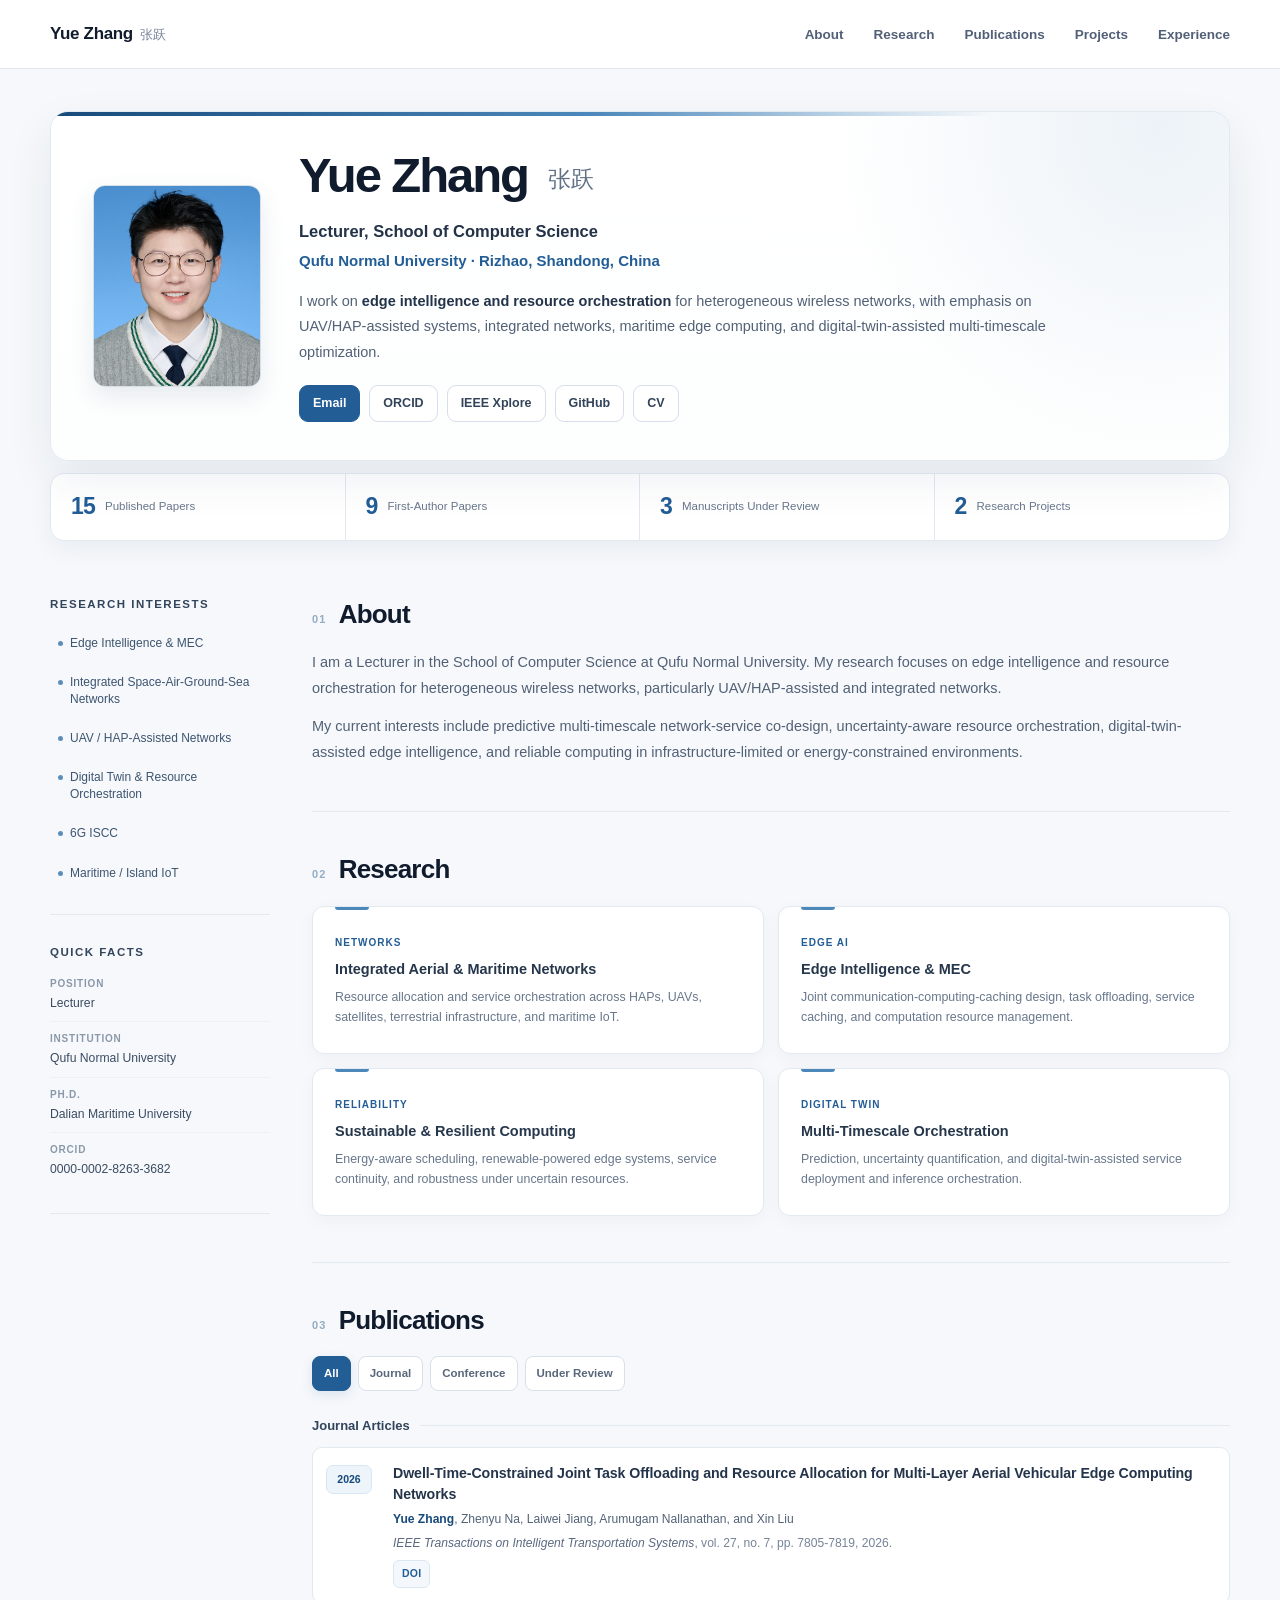
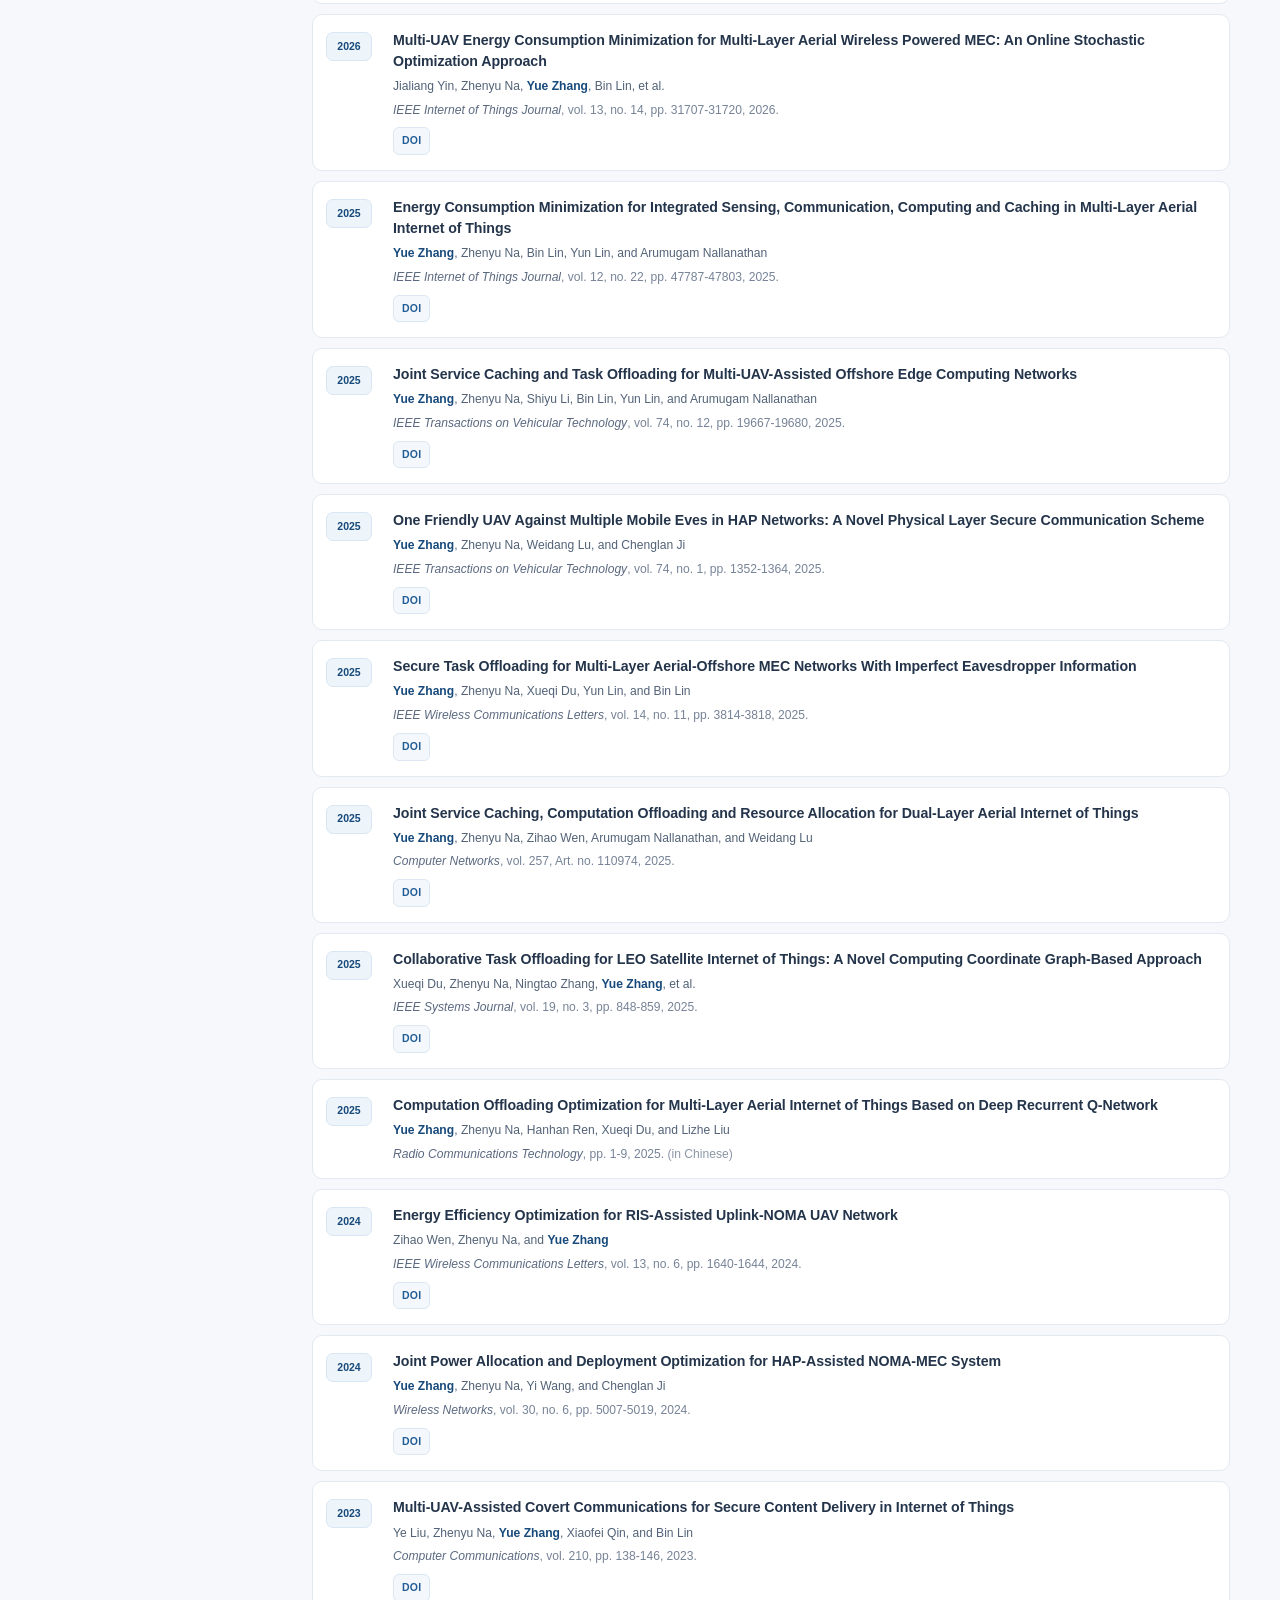
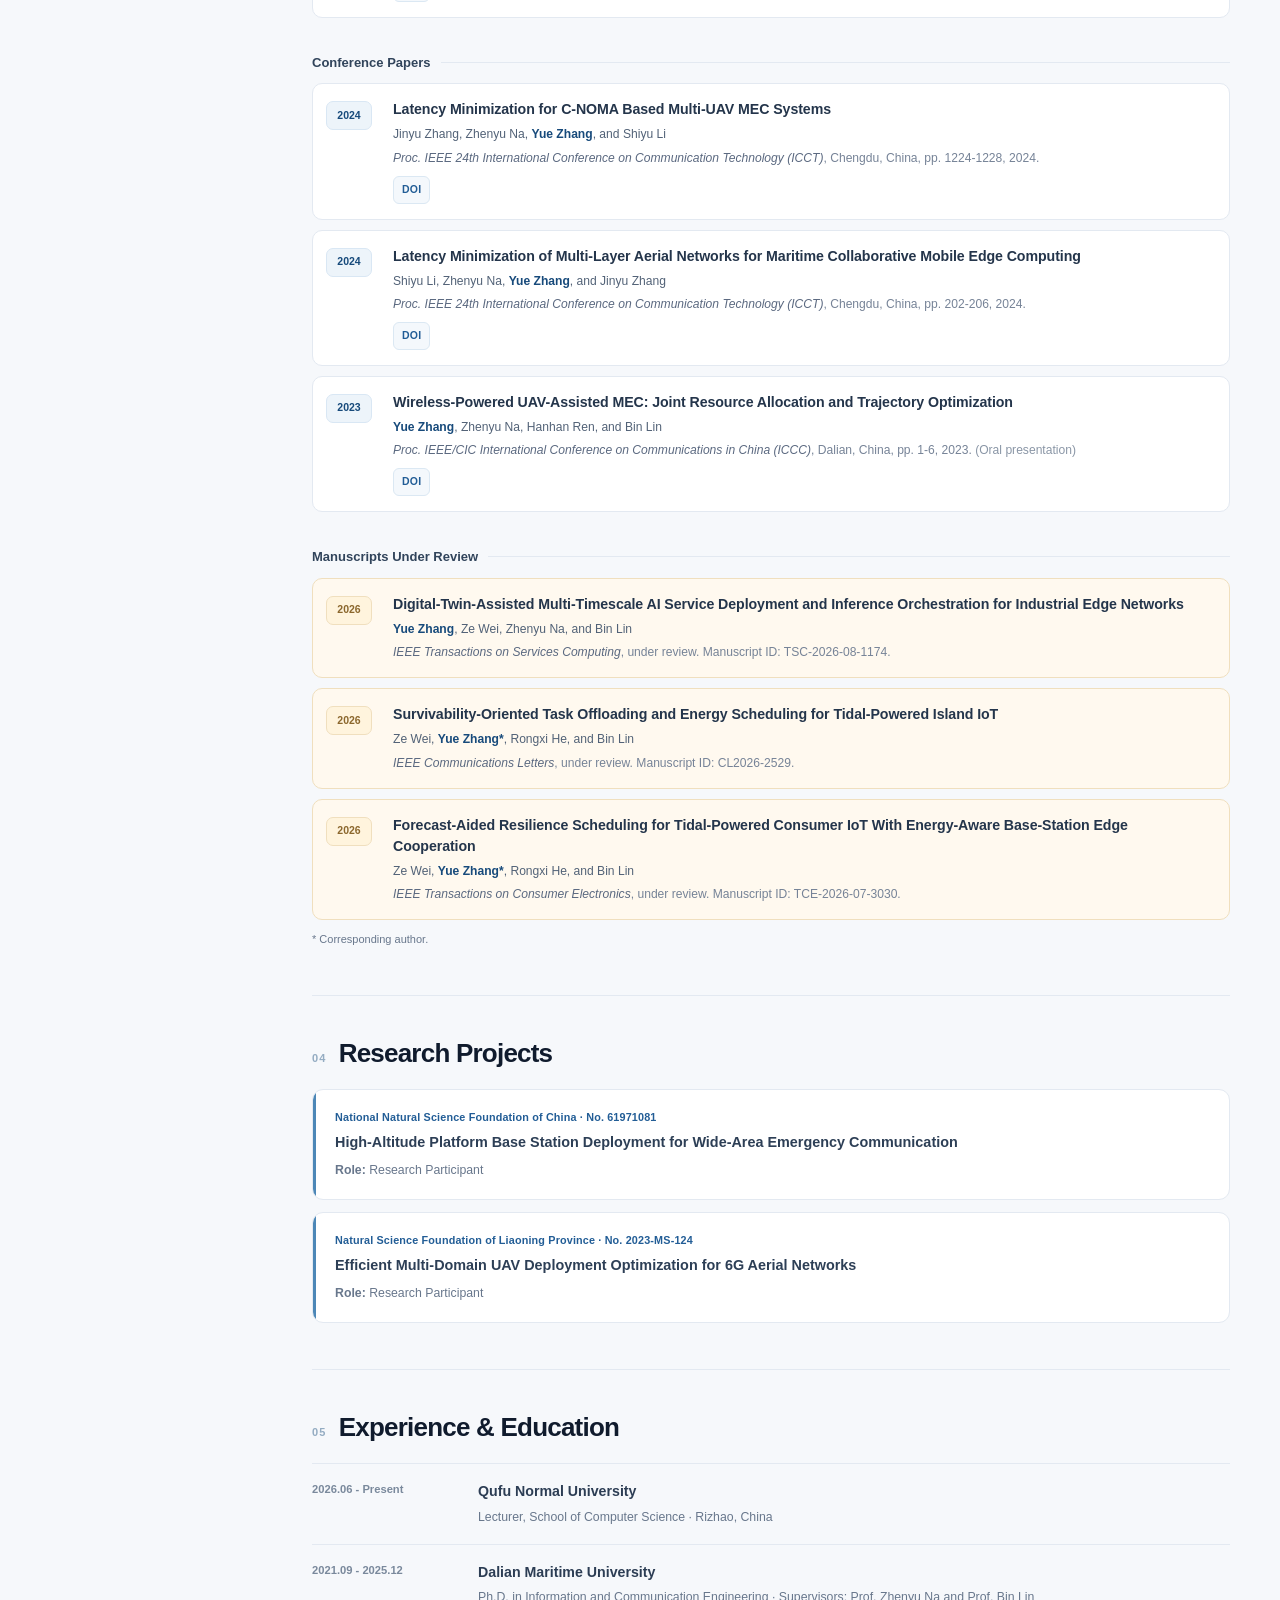
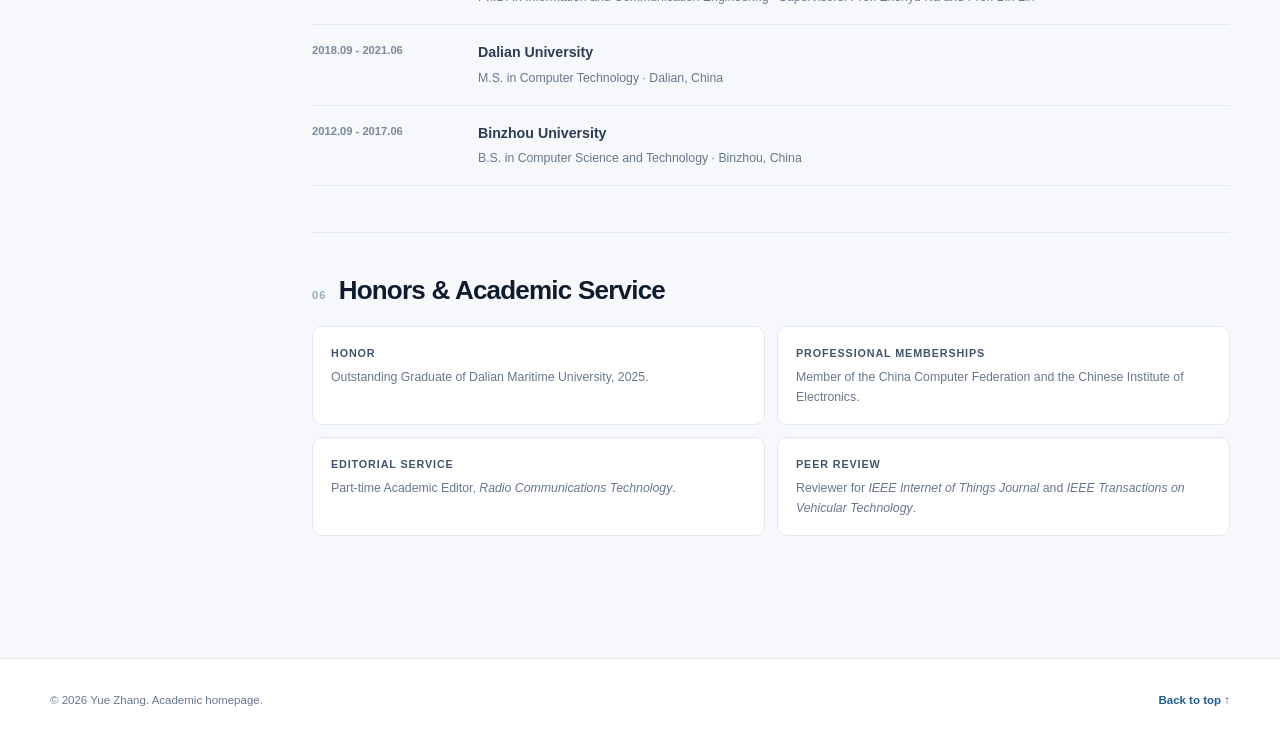
==== commit dc94e199: "Add files via upload" ====
--- a/index.html
+++ b/index.html
@@ -11,7 +11,7 @@
   <meta property="og:type" content="website" />
   <meta property="og:image" content="assets/profile.jpg" />
   <link rel="icon" href="assets/profile.jpg" />
-  <link rel="stylesheet" href="academic-v3.css?v=20260912-1" />
+  <link rel="stylesheet" href="academic-v31.css?v=20260912-2" />
   <title>Yue Zhang | Academic Homepage</title>
 
   <script type="application/ld+json">
@@ -63,7 +63,6 @@
       <div class="hero-profile">
         <img class="portrait" src="assets/profile.jpg" alt="Portrait of Yue Zhang" />
         <div class="hero-main">
-          <p class="overline">Academic Homepage</p>
           <h1>Yue Zhang <span class="zh-name">张跃</span></h1>
           <p class="role">Lecturer, School of Computer Science</p>
           <p class="institution">Qufu Normal University · Rizhao, Shandong, China</p>
@@ -158,7 +157,6 @@
               <p class="section-index">03</p>
               <h2>Publications</h2>
             </div>
-            <p class="pub-note"><strong>Yue Zhang</strong> is highlighted.</p>
           </div>
 
           <div class="pub-toolbar" role="group" aria-label="Publication filters">
@@ -436,6 +434,6 @@
     </div>
   </footer>
 
-  <script src="academic-v3.js?v=20260912-1"></script>
+  <script src="academic-v31.js?v=20260912-2"></script>
 </body>
 </html>
--- a/academic-v31.css
+++ b/academic-v31.css
@@ -0,0 +1,426 @@
+:root {
+  --bg: #f6f8fb;
+  --paper: #ffffff;
+  --paper-soft: #fbfcfe;
+  --text: #152238;
+  --heading: #101b2d;
+  --muted: #68778c;
+  --muted-2: #8a98aa;
+  --blue: #225d96;
+  --blue-strong: #174a7b;
+  --blue-soft: #edf4fa;
+  --blue-line: #d9e7f4;
+  --line: #e3e9f1;
+  --line-strong: #d5dde8;
+  --review: #fff9ef;
+  --review-line: #f0dfbe;
+  --max: 1180px;
+  --shadow: 0 18px 46px rgba(25, 49, 79, .08);
+  --shadow-soft: 0 8px 24px rgba(25, 49, 79, .06);
+}
+
+* { box-sizing: border-box; }
+html { scroll-behavior: smooth; }
+body {
+  margin: 0;
+  color: var(--text);
+  background: var(--bg);
+  font-family: -apple-system, BlinkMacSystemFont, "Segoe UI", "Helvetica Neue", Arial, "PingFang SC", "Microsoft YaHei", sans-serif;
+  font-size: 16px;
+  line-height: 1.68;
+  -webkit-font-smoothing: antialiased;
+  text-rendering: optimizeLegibility;
+}
+a { color: inherit; text-decoration: none; }
+button, input, textarea, select { font: inherit; }
+img { max-width: 100%; }
+.section-shell, .header-inner { width: min(calc(100% - 48px), var(--max)); margin: 0 auto; }
+
+/* Header */
+.site-header {
+  position: sticky;
+  top: 0;
+  z-index: 50;
+  background: rgba(255,255,255,.94);
+  border-bottom: 1px solid rgba(221,228,237,.9);
+  backdrop-filter: blur(14px);
+}
+.header-inner {
+  min-height: 68px;
+  display: flex;
+  align-items: center;
+  justify-content: space-between;
+  gap: 28px;
+}
+.brand {
+  display: inline-flex;
+  align-items: baseline;
+  gap: 7px;
+  color: var(--heading);
+  font-weight: 760;
+  font-size: 17px;
+  letter-spacing: -.02em;
+}
+.brand span { color: #738298; font-weight: 560; font-size: 13px; }
+.nav { display: flex; align-items: center; gap: 30px; color: #526077; font-size: 13.5px; font-weight: 620; }
+.nav a { position: relative; padding: 23px 0 21px; transition: color .18s ease; }
+.nav a::after {
+  content: "";
+  position: absolute;
+  left: 0; right: 100%; bottom: 15px;
+  height: 2px;
+  border-radius: 99px;
+  background: var(--blue);
+  transition: right .18s ease;
+}
+.nav a:hover { color: var(--blue); }
+.nav a:hover::after { right: 0; }
+.menu-button { display: none; width: 40px; height: 40px; padding: 9px; border: 1px solid var(--line); background: var(--paper); border-radius: 9px; }
+.menu-button span { display: block; height: 2px; margin: 4px 0; background: var(--text); }
+.mobile-nav { display: none; }
+
+/* Hero */
+.hero { padding: 42px 0 24px; }
+.hero-profile {
+  position: relative;
+  overflow: hidden;
+  display: grid;
+  grid-template-columns: 168px minmax(0, 1fr);
+  gap: 38px;
+  align-items: center;
+  padding: 38px 42px;
+  border: 1px solid var(--line);
+  border-radius: 18px;
+  background:
+    radial-gradient(circle at 94% 4%, rgba(72,131,184,.10), transparent 28%),
+    linear-gradient(180deg, #fff 0%, #fdfefe 100%);
+  box-shadow: var(--shadow);
+}
+.hero-profile::before {
+  content: "";
+  position: absolute;
+  top: 0; left: 0;
+  width: 100%; height: 4px;
+  background: linear-gradient(90deg, var(--blue-strong), #4c88bb 46%, transparent 80%);
+}
+.portrait {
+  width: 168px;
+  height: 202px;
+  object-fit: cover;
+  object-position: center 23%;
+  display: block;
+  border-radius: 12px;
+  border: 1px solid #d7e0e9;
+  box-shadow: 0 10px 24px rgba(34, 67, 101, .10);
+}
+.hero-main { align-self: center; }
+.overline {
+  display: inline-flex;
+  align-items: center;
+  gap: 8px;
+  margin: 0 0 8px;
+  color: var(--blue);
+  text-transform: uppercase;
+  letter-spacing: .14em;
+  font-weight: 770;
+  font-size: 11px;
+}
+.overline::before { content: ""; width: 20px; height: 2px; background: var(--blue); border-radius: 9px; }
+h1 {
+  margin: 0;
+  color: var(--heading);
+  font-size: clamp(38px, 4.8vw, 49px);
+  line-height: 1.06;
+  letter-spacing: -.043em;
+  font-weight: 760;
+}
+.zh-name {
+  color: #617187;
+  font-weight: 520;
+  font-size: .47em;
+  margin-left: 9px;
+  vertical-align: middle;
+  letter-spacing: 0;
+}
+.role { margin: 16px 0 2px; color: #233247; font-size: 16.5px; font-weight: 720; }
+.institution { margin: 0; color: var(--blue); font-size: 15px; font-weight: 630; }
+.intro { max-width: 790px; margin: 16px 0 0; color: #526176; font-size: 14.5px; line-height: 1.75; }
+.intro strong { color: #22334a; font-weight: 750; }
+.link-row { display: flex; flex-wrap: wrap; gap: 9px; margin-top: 20px; }
+.link-button {
+  display: inline-flex;
+  align-items: center;
+  justify-content: center;
+  min-height: 36px;
+  padding: 7px 13px;
+  border: 1px solid #d6dfeb;
+  background: rgba(255,255,255,.88);
+  color: #33445a;
+  border-radius: 9px;
+  font-size: 12.5px;
+  font-weight: 700;
+  transition: transform .16s ease, box-shadow .16s ease, border-color .16s ease, color .16s ease;
+}
+.link-button:hover { color: var(--blue); border-color: #9fc1de; transform: translateY(-1px); box-shadow: 0 5px 14px rgba(32,92,147,.08); }
+.link-button.primary { background: var(--blue); border-color: var(--blue); color: #fff; }
+.link-button.primary:hover { background: var(--blue-strong); color: #fff; }
+.metrics {
+  margin-top: 12px;
+  display: grid;
+  grid-template-columns: repeat(4, 1fr);
+  border: 1px solid var(--line);
+  border-radius: 14px;
+  background: var(--paper);
+  box-shadow: var(--shadow-soft);
+  overflow: hidden;
+}
+.metric {
+  min-height: 66px;
+  padding: 13px 20px;
+  display: flex;
+  align-items: center;
+  gap: 10px;
+  border-right: 1px solid var(--line);
+}
+.metric:last-child { border-right: 0; }
+.metric strong { color: var(--blue); font-size: 23px; line-height: 1; letter-spacing: -.035em; }
+.metric span { color: var(--muted); font-size: 11.5px; line-height: 1.35; }
+
+/* Main layout */
+.page-grid {
+  display: grid;
+  grid-template-columns: 220px minmax(0, 1fr);
+  gap: 42px;
+  padding: 30px 0 76px;
+}
+.side-rail { min-width: 0; }
+.side-block {
+  padding: 0 0 25px;
+  margin-bottom: 28px;
+  border-bottom: 1px solid var(--line);
+}
+.side-block h2 {
+  margin: 0 0 14px;
+  color: #32445c;
+  font-size: 11.5px;
+  text-transform: uppercase;
+  letter-spacing: .13em;
+  font-weight: 780;
+}
+.interest-list { display: grid; gap: 8px; }
+.interest-list span {
+  position: relative;
+  display: block;
+  padding: 7px 9px 7px 20px;
+  color: #3d5570;
+  border-radius: 7px;
+  font-size: 12px;
+  line-height: 1.42;
+  transition: background .15s ease, color .15s ease;
+}
+.interest-list span::before {
+  content: "";
+  position: absolute;
+  left: 8px; top: 13px;
+  width: 5px; height: 5px;
+  border-radius: 50%;
+  background: #5b8fba;
+}
+.interest-list span:hover { background: var(--blue-soft); color: var(--blue-strong); }
+.quick-facts dl { margin: 0; }
+.quick-facts dl div { padding: 9px 0; border-top: 1px solid #edf1f5; }
+.quick-facts dl div:first-child { border-top: 0; padding-top: 0; }
+.quick-facts dt { color: var(--muted-2); font-size: 10px; text-transform: uppercase; letter-spacing: .08em; font-weight: 760; }
+.quick-facts dd { margin: 2px 0 0; color: #3b4c62; font-size: 12.2px; line-height: 1.45; }
+
+/* Sections */
+.content-section { scroll-margin-top: 90px; padding: 4px 0 46px; }
+.content-section + .content-section { padding-top: 42px; border-top: 1px solid var(--line); }
+.section-title-row { display: flex; align-items: baseline; gap: 12px; margin-bottom: 20px; }
+.section-title-row h2 { margin: 0; color: var(--heading); font-size: 26px; line-height: 1.2; letter-spacing: -.03em; font-weight: 750; }
+.section-index { margin: 0; color: #94acc2; font-size: 11px; font-weight: 790; letter-spacing: .11em; }
+.prose { max-width: 880px; color: #526176; font-size: 14.5px; line-height: 1.78; }
+.prose p { margin: 0; }
+.prose p + p { margin-top: 12px; }
+
+/* Research cards */
+.research-grid { display: grid; grid-template-columns: 1fr 1fr; gap: 14px; }
+.research-grid article {
+  position: relative;
+  min-height: 148px;
+  padding: 21px 22px 19px;
+  border: 1px solid var(--line);
+  border-radius: 12px;
+  background: var(--paper);
+  box-shadow: 0 5px 18px rgba(31, 54, 80, .035);
+  transition: transform .16s ease, box-shadow .16s ease, border-color .16s ease;
+}
+.research-grid article::before {
+  content: "";
+  position: absolute;
+  top: 0; left: 22px;
+  width: 34px; height: 3px;
+  border-radius: 0 0 4px 4px;
+  background: #4b87b8;
+}
+.research-grid article:hover { transform: translateY(-2px); border-color: #d0ddea; box-shadow: 0 10px 24px rgba(31,54,80,.065); }
+.research-label { display: inline-block; margin-bottom: 8px; color: var(--blue); font-size: 10px; text-transform: uppercase; letter-spacing: .10em; font-weight: 780; }
+.research-grid h3 { margin: 0 0 7px; color: #26374c; font-size: 14.5px; line-height: 1.4; }
+.research-grid p { margin: 0; color: var(--muted); font-size: 12.4px; line-height: 1.64; }
+
+/* Publications */
+.publications-heading { justify-content: flex-start; align-items: flex-end; }
+.publications-heading > div { display: flex; align-items: baseline; gap: 12px; }
+.pub-note { margin: 0; color: var(--muted-2); font-size: 11px; }
+.pub-note strong { color: var(--blue-strong); }
+.pub-toolbar { display: flex; flex-wrap: wrap; gap: 7px; margin: 0 0 24px; }
+.filter {
+  border: 1px solid #d8e0ea;
+  background: var(--paper);
+  color: #58677b;
+  border-radius: 8px;
+  padding: 7px 11px;
+  cursor: pointer;
+  font-size: 11.5px;
+  font-weight: 690;
+  transition: all .15s ease;
+}
+.filter:hover, .filter.active { color: #fff; border-color: var(--blue); background: var(--blue); box-shadow: 0 4px 12px rgba(34,93,150,.12); }
+.pub-group + .pub-group { margin-top: 34px; }
+.pub-group-title {
+  display: flex;
+  align-items: center;
+  gap: 10px;
+  margin: 0 0 10px;
+  color: #31445b;
+  font-size: 13px;
+  font-weight: 760;
+}
+.pub-group-title::after { content: ""; height: 1px; background: var(--line); flex: 1; }
+.publication-list { list-style: none; padding: 0; margin: 0; display: grid; gap: 10px; }
+.publication {
+  display: grid;
+  grid-template-columns: 52px minmax(0, 1fr);
+  gap: 15px;
+  padding: 15px 16px 15px 13px;
+  border: 1px solid var(--line);
+  border-radius: 10px;
+  background: var(--paper);
+  transition: border-color .15s ease, box-shadow .15s ease, transform .15s ease;
+}
+.publication:hover { border-color: #cfdae6; box-shadow: 0 7px 20px rgba(31,54,80,.05); transform: translateY(-1px); }
+.publication[data-type="review"] { background: var(--review); border-color: var(--review-line); }
+.pub-year {
+  display: inline-flex;
+  align-items: center;
+  justify-content: center;
+  width: 46px;
+  height: 29px;
+  margin-top: 2px;
+  color: var(--blue-strong);
+  background: var(--blue-soft);
+  border: 1px solid var(--blue-line);
+  border-radius: 7px;
+  font-weight: 780;
+  font-size: 10.5px;
+}
+.publication[data-type="review"] .pub-year { color: #8b672d; background: #fff4dd; border-color: #f0dfbe; }
+.pub-body h4 { margin: 0; color: #24354b; font-size: 14.2px; line-height: 1.48; letter-spacing: -.006em; font-weight: 720; }
+.authors, .venue { margin: 5px 0 0; font-size: 12.1px; line-height: 1.55; }
+.authors { color: #526277; }
+.authors strong { color: var(--blue-strong); font-weight: 760; }
+.venue { color: #768397; }
+.venue em { color: #5b6980; }
+.doi {
+  display: inline-flex;
+  align-items: center;
+  margin-top: 8px;
+  padding: 4px 8px;
+  color: var(--blue);
+  background: #f4f8fc;
+  border: 1px solid #dbe8f3;
+  border-radius: 6px;
+  font-size: 10.5px;
+  font-weight: 760;
+  letter-spacing: .02em;
+}
+.doi:hover { background: var(--blue-soft); border-color: #bed5e9; }
+.muted { color: #8a96a6; }
+.footnote { margin: 10px 0 0; color: var(--muted); font-size: 11px; }
+.pub-group.hidden { display: none; }
+
+/* Projects */
+.project-list { display: grid; gap: 12px; }
+.project-card {
+  position: relative;
+  overflow: hidden;
+  padding: 18px 20px 18px 22px;
+  border: 1px solid var(--line);
+  border-radius: 11px;
+  background: var(--paper);
+}
+.project-card::before { content: ""; position: absolute; left: 0; top: 0; bottom: 0; width: 3px; background: #4c87b7; }
+.project-meta { color: var(--blue); font-size: 10.8px; font-weight: 760; letter-spacing: .015em; }
+.project-card h3 { margin: 6px 0 7px; color: #2d3f56; font-size: 14.4px; line-height: 1.48; }
+.project-card p { margin: 0; color: var(--muted); font-size: 12.3px; }
+
+/* Timeline */
+.timeline { border-top: 1px solid var(--line); }
+.timeline-item { display: grid; grid-template-columns: 142px minmax(0, 1fr); gap: 24px; padding: 16px 0; border-bottom: 1px solid var(--line); }
+.timeline-date { color: #7a899c; font-size: 11.2px; font-weight: 710; }
+.timeline-item h3 { margin: 0 0 3px; color: #2c3d54; font-size: 14.2px; }
+.timeline-item p { margin: 0; color: var(--muted); font-size: 12.3px; }
+
+/* Service */
+.service-grid { display: grid; grid-template-columns: 1fr 1fr; gap: 12px; }
+.service-card { padding: 17px 18px; border: 1px solid var(--line); border-radius: 10px; background: var(--paper); }
+.service-card h3 { margin: 0 0 6px; color: #41546b; font-size: 10.8px; text-transform: uppercase; letter-spacing: .08em; }
+.service-card p { margin: 0; color: var(--muted); font-size: 12.3px; line-height: 1.58; }
+
+footer { border-top: 1px solid var(--line); background: #fff; }
+.footer-inner { min-height: 82px; display: flex; align-items: center; justify-content: space-between; gap: 20px; color: var(--muted); font-size: 11.5px; }
+.footer-inner a { color: var(--blue); font-weight: 680; }
+
+@media (max-width: 900px) {
+  .nav { display: none; }
+  .menu-button { display: block; }
+  .mobile-nav.open { display: flex; flex-direction: column; gap: 14px; padding: 0 22px 20px; width: min(var(--max), 100%); margin: 0 auto; color: #44536a; font-size: 14px; font-weight: 650; }
+  .hero-profile { grid-template-columns: 145px minmax(0, 1fr); gap: 28px; padding: 30px; }
+  .portrait { width: 145px; height: 174px; }
+  .metrics { grid-template-columns: 1fr 1fr; }
+  .metric:nth-child(2) { border-right: 0; }
+  .metric:nth-child(-n+2) { border-bottom: 1px solid var(--line); }
+  .page-grid { grid-template-columns: 1fr; gap: 16px; }
+  .side-rail { display: grid; grid-template-columns: 1.25fr 1fr; gap: 18px; }
+  .side-block { border: 1px solid var(--line); border-radius: 11px; background: var(--paper); padding: 18px; margin: 0 0 20px; }
+  .interest-list { grid-template-columns: 1fr 1fr; }
+}
+
+@media (max-width: 660px) {
+  .section-shell, .header-inner { width: min(100% - 28px, var(--max)); }
+  .hero { padding-top: 26px; }
+  .hero-profile { grid-template-columns: 1fr; padding: 24px; border-radius: 14px; }
+  .portrait { width: 138px; height: 166px; }
+  h1 { font-size: 38px; }
+  .metrics { grid-template-columns: 1fr 1fr; }
+  .metric { min-height: 70px; padding: 13px 14px; align-items: flex-start; flex-direction: column; gap: 4px; }
+  .metric strong { font-size: 21px; }
+  .page-grid { padding-top: 24px; }
+  .side-rail { grid-template-columns: 1fr; }
+  .interest-list { grid-template-columns: 1fr; }
+  .research-grid, .service-grid { grid-template-columns: 1fr; }
+  .publications-heading { align-items: flex-start; gap: 8px; flex-direction: column; }
+  .publication { grid-template-columns: 46px minmax(0, 1fr); gap: 10px; padding: 13px 12px; }
+  .timeline-item { grid-template-columns: 1fr; gap: 3px; }
+  .footer-inner { padding: 20px 0; flex-direction: column; align-items: flex-start; gap: 4px; }
+}
+
+@media print {
+  .site-header, .pub-toolbar, footer { display: none !important; }
+  body { background: #fff; }
+  .section-shell { width: 100%; }
+  .hero { padding-top: 0; }
+  .hero-profile, .metrics, .research-grid article, .project-card, .service-card { box-shadow: none; }
+  .page-grid { grid-template-columns: 1fr; }
+  .side-rail { display: none; }
+}
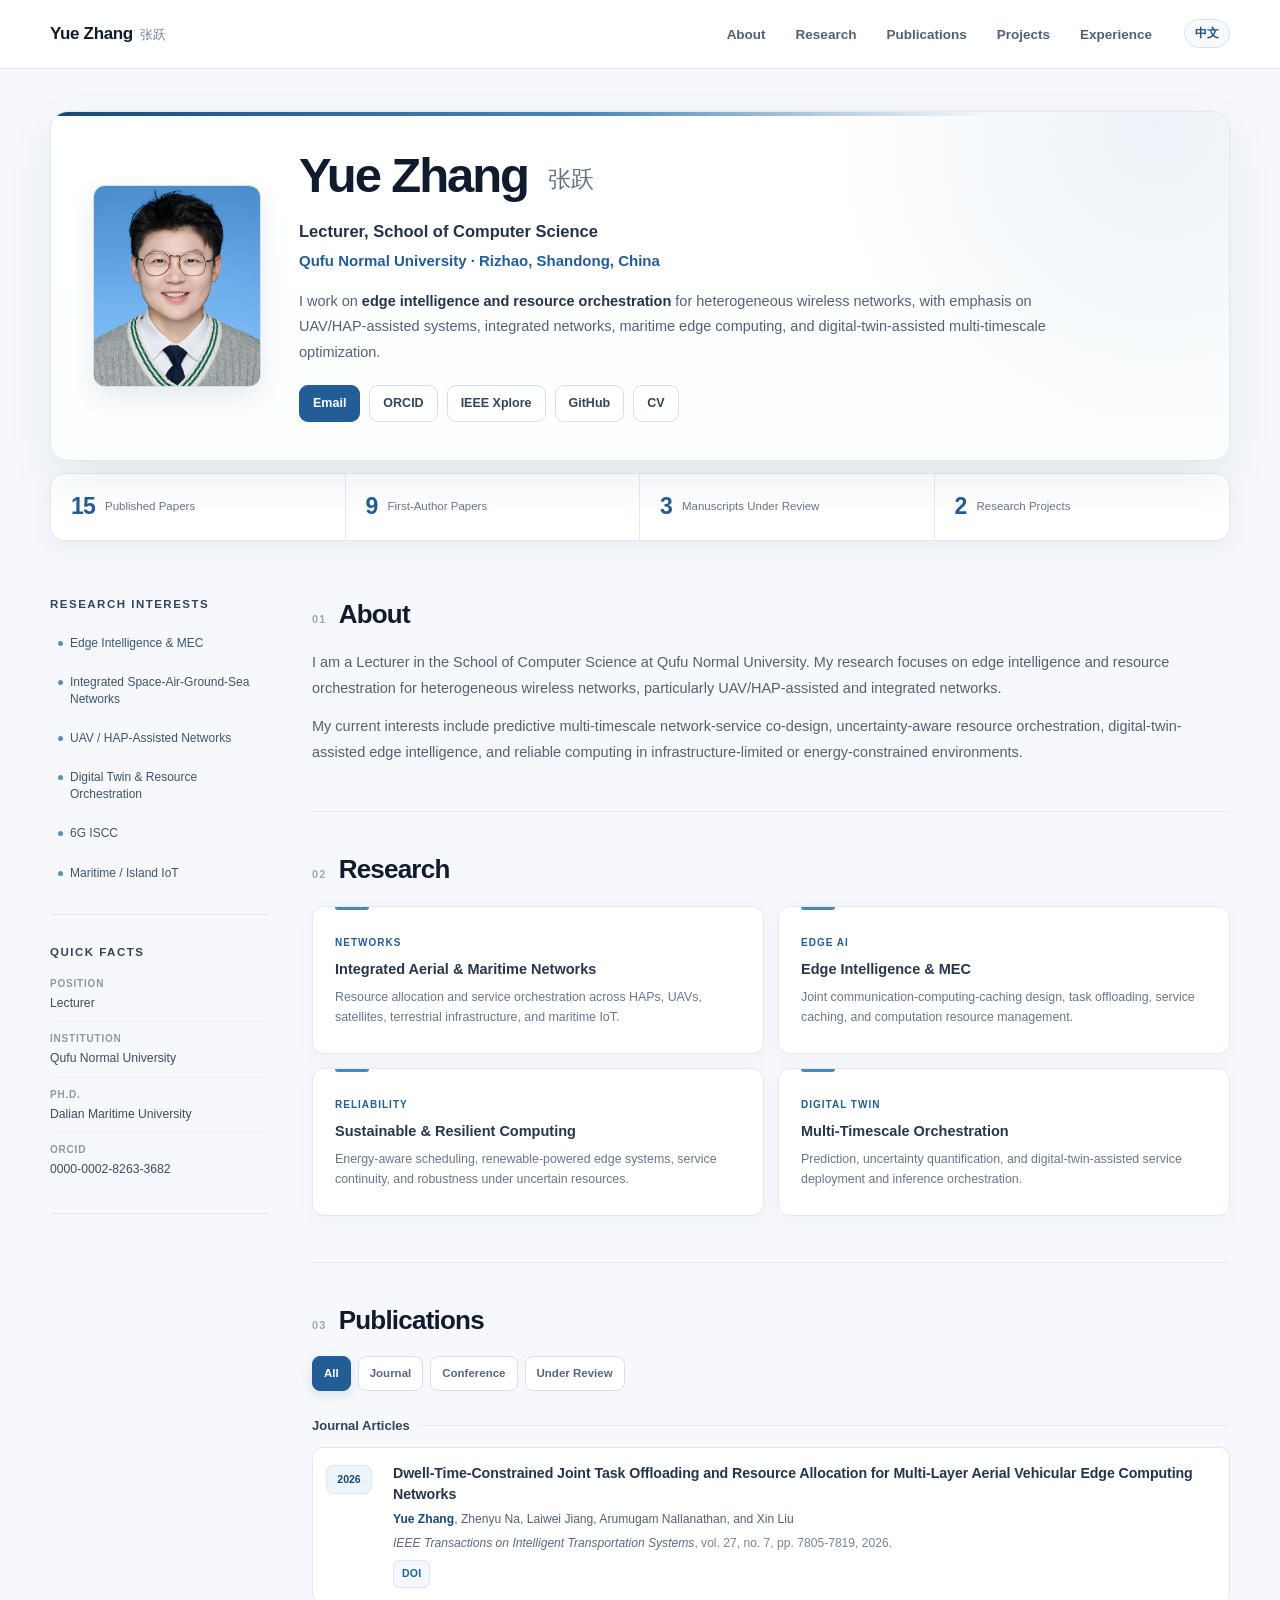
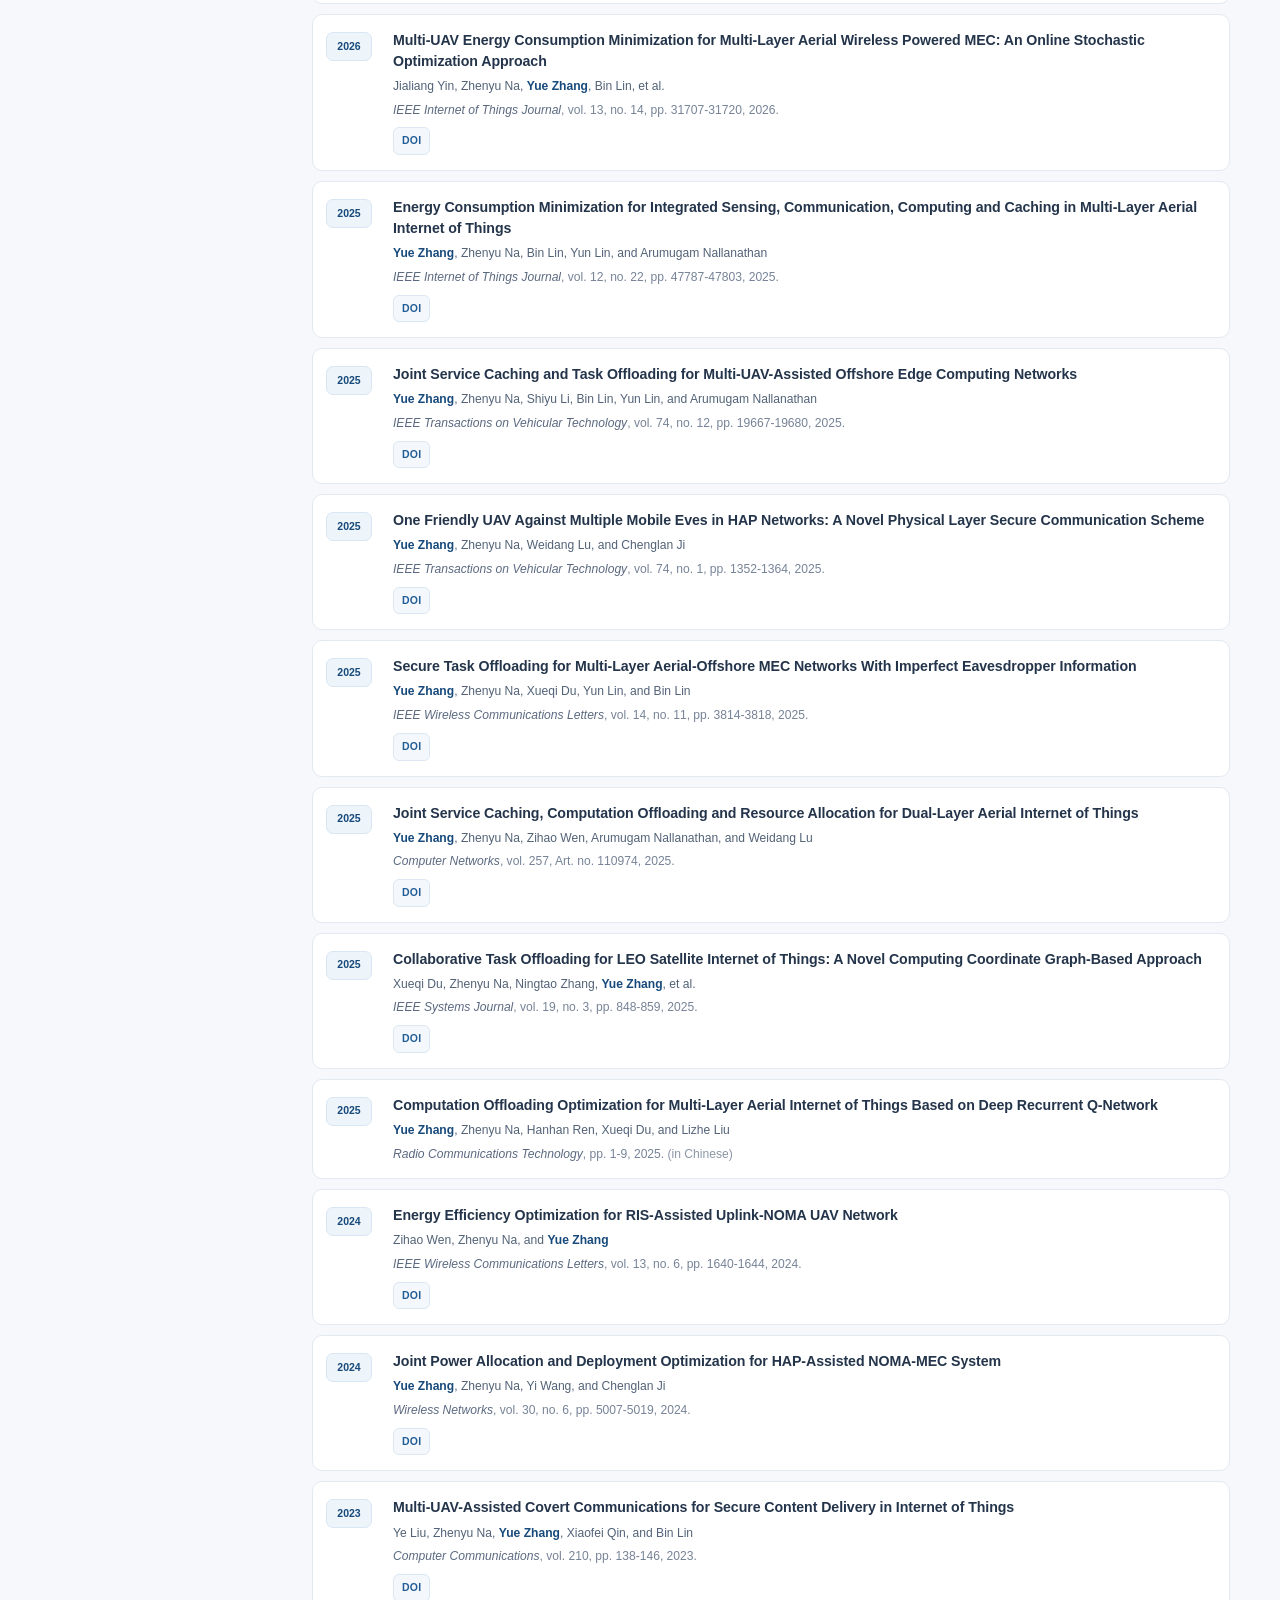
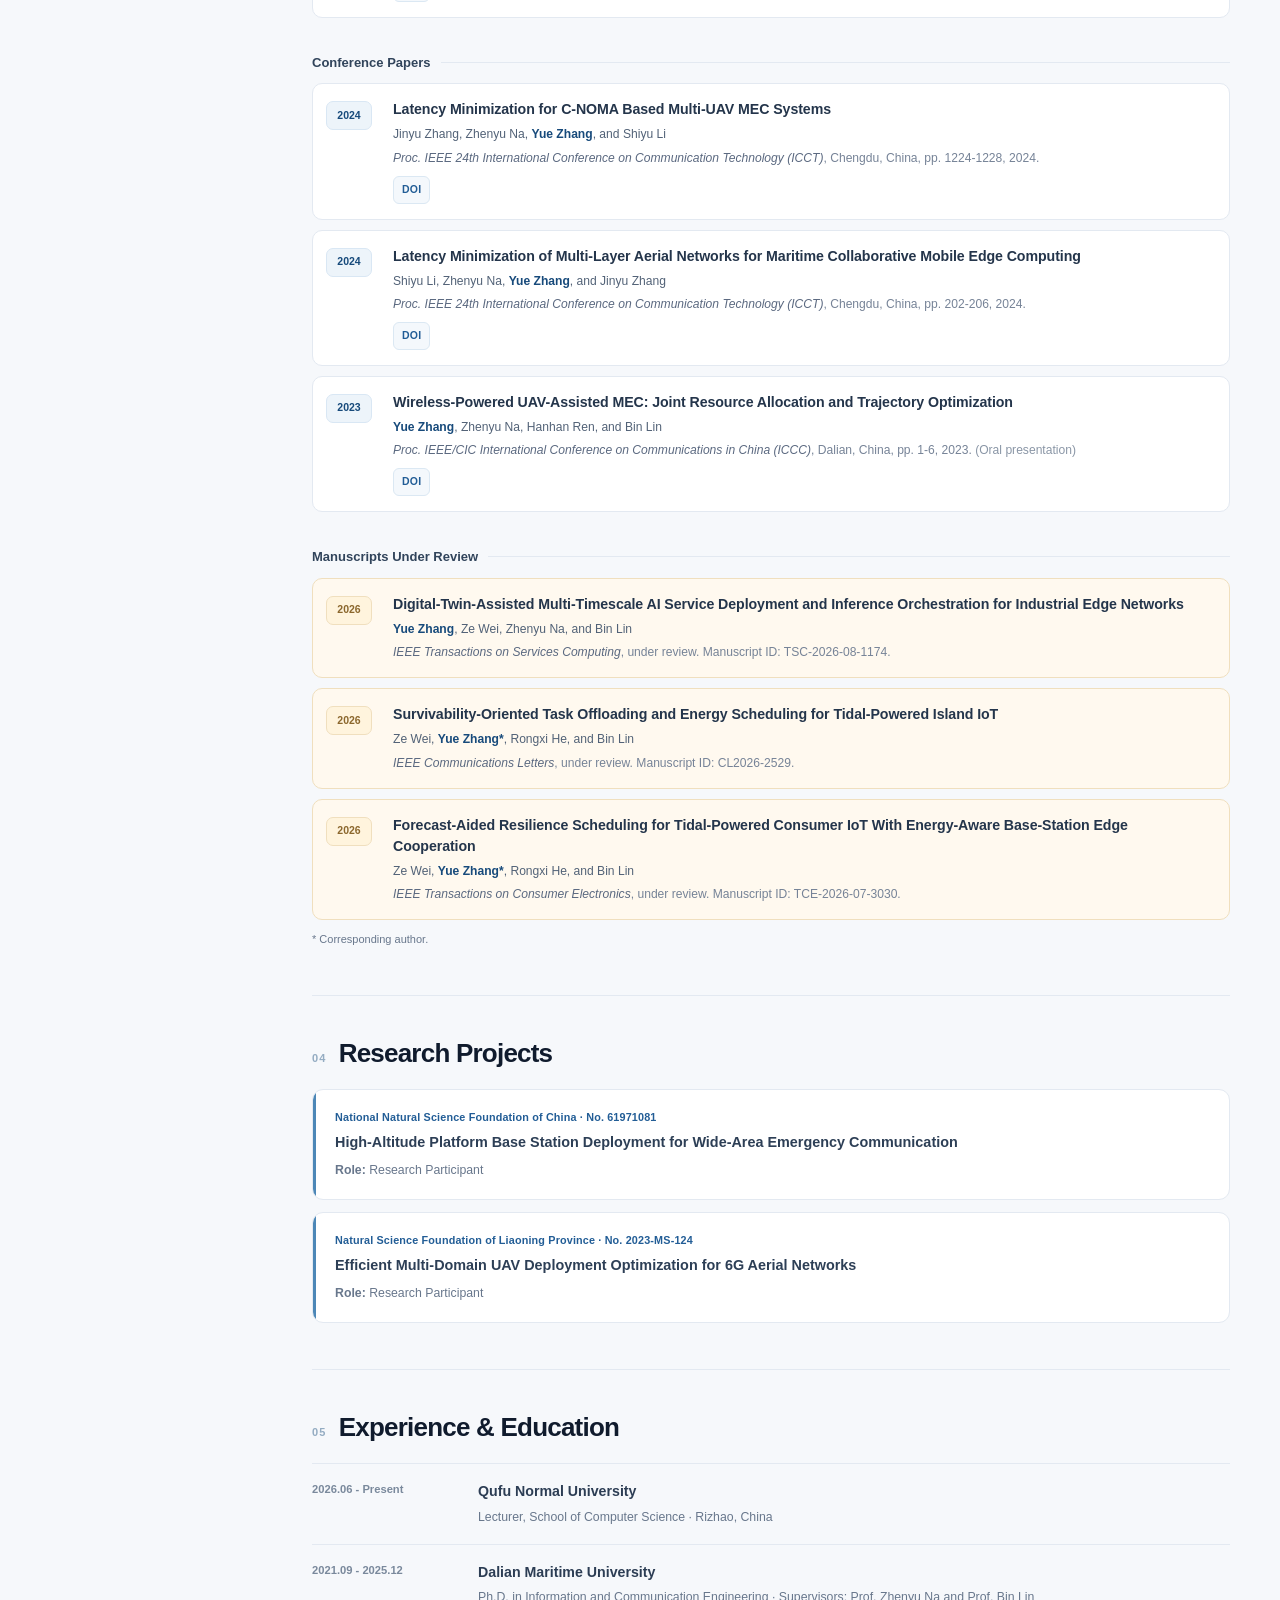
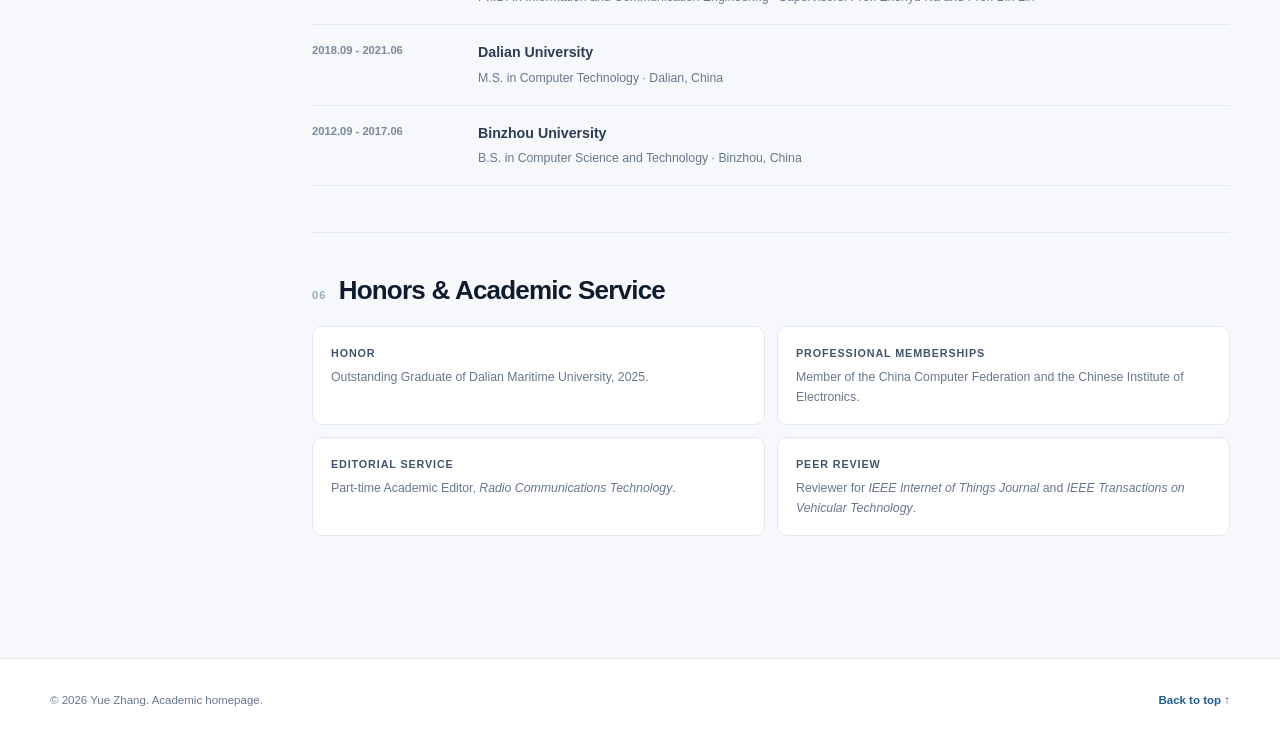
==== commit 5738d5f8: "Add files via upload" ====
--- a/index.html
+++ b/index.html
@@ -1,20 +1,20 @@
-<!doctype html>
+<!DOCTYPE html>
+
 <html lang="en">
 <head>
-  <meta charset="utf-8" />
-  <meta name="viewport" content="width=device-width, initial-scale=1" />
-  <meta name="theme-color" content="#ffffff" />
-  <meta name="description" content="Yue Zhang — Lecturer at Qufu Normal University. Research on edge intelligence, integrated networks, MEC, UAV/HAP networking, maritime IoT and digital-twin-assisted resource orchestration." />
-  <meta name="keywords" content="Yue Zhang, Qufu Normal University, edge intelligence, MEC, UAV, HAP, maritime IoT, integrated networks, digital twin, resource allocation" />
-  <meta property="og:title" content="Yue Zhang | Academic Homepage" />
-  <meta property="og:description" content="Lecturer at Qufu Normal University working on edge intelligence and resource orchestration for heterogeneous wireless networks." />
-  <meta property="og:type" content="website" />
-  <meta property="og:image" content="assets/profile.jpg" />
-  <link rel="icon" href="assets/profile.jpg" />
-  <link rel="stylesheet" href="academic-v31.css?v=20260912-2" />
-  <title>Yue Zhang | Academic Homepage</title>
-
-  <script type="application/ld+json">
+<meta charset="utf-8"/>
+<meta content="width=device-width, initial-scale=1" name="viewport"/>
+<meta content="#ffffff" name="theme-color"/>
+<meta content="Yue Zhang — Lecturer at Qufu Normal University. Research on edge intelligence, integrated networks, MEC, UAV/HAP networking, maritime IoT and digital-twin-assisted resource orchestration." name="description"/>
+<meta content="Yue Zhang, Qufu Normal University, edge intelligence, MEC, UAV, HAP, maritime IoT, integrated networks, digital twin, resource allocation" name="keywords"/>
+<meta content="Yue Zhang | Academic Homepage" property="og:title"/>
+<meta content="Lecturer at Qufu Normal University working on edge intelligence and resource orchestration for heterogeneous wireless networks." property="og:description"/>
+<meta content="website" property="og:type"/>
+<meta content="assets/profile.jpg" property="og:image"/>
+<link href="assets/profile.jpg" rel="icon"/>
+<link href="academic-v41.css?v=20260912-2" rel="stylesheet"/>
+<title>Yue Zhang | Academic Homepage</title>
+<script type="application/ld+json">
   {
     "@context": "https://schema.org",
     "@type": "Person",
@@ -33,407 +33,380 @@
     ]
   }
   </script>
-</head>
+<link href="./" hreflang="en" rel="alternate"/><link href="zh/" hreflang="zh-CN" rel="alternate"/></head>
 <body>
-  <header class="site-header">
-    <div class="header-inner">
-      <a class="brand" href="#top">Yue Zhang <span>张跃</span></a>
-      <nav class="nav" aria-label="Primary navigation">
-        <a href="#about">About</a>
-        <a href="#research">Research</a>
-        <a href="#publications">Publications</a>
-        <a href="#projects">Projects</a>
-        <a href="#experience">Experience</a>
-      </nav>
-      <button class="menu-button" id="menuButton" aria-label="Open navigation" aria-expanded="false">
-        <span></span><span></span><span></span>
-      </button>
-    </div>
-    <nav class="mobile-nav" id="mobileNav" aria-label="Mobile navigation">
-      <a href="#about">About</a>
-      <a href="#research">Research</a>
-      <a href="#publications">Publications</a>
-      <a href="#projects">Projects</a>
-      <a href="#experience">Experience</a>
-    </nav>
-  </header>
-
-  <main id="top">
-    <section class="hero section-shell">
-      <div class="hero-profile">
-        <img class="portrait" src="assets/profile.jpg" alt="Portrait of Yue Zhang" />
-        <div class="hero-main">
-          <h1>Yue Zhang <span class="zh-name">张跃</span></h1>
-          <p class="role">Lecturer, School of Computer Science</p>
-          <p class="institution">Qufu Normal University · Rizhao, Shandong, China</p>
-          <p class="intro">I work on <strong>edge intelligence and resource orchestration</strong> for heterogeneous wireless networks, with emphasis on UAV/HAP-assisted systems, integrated networks, maritime edge computing, and digital-twin-assisted multi-timescale optimization.</p>
-          <div class="link-row">
-            <a class="link-button primary" href="mailto:zy@qfnu.edu.cn">Email</a>
-            <a class="link-button" href="https://orcid.org/0000-0002-8263-3682" target="_blank" rel="noreferrer">ORCID</a>
-            <a class="link-button" href="https://xplorestaging.ieee.org/author/37089993164" target="_blank" rel="noreferrer">IEEE Xplore</a>
-            <a class="link-button" href="https://github.com/Leon1995-ai" target="_blank" rel="noreferrer">GitHub</a>
-            <a class="link-button" href="assets/Yue_Zhang_CV.pdf" target="_blank" rel="noreferrer">CV</a>
-          </div>
-        </div>
-      </div>
-
-      <div class="metrics" aria-label="Academic summary">
-        <div class="metric"><strong>15</strong><span>Published Papers</span></div>
-        <div class="metric"><strong>9</strong><span>First-Author Papers</span></div>
-        <div class="metric"><strong>3</strong><span>Manuscripts Under Review</span></div>
-        <div class="metric"><strong>2</strong><span>Research Projects</span></div>
-      </div>
-    </section>
-
-    <div class="page-grid section-shell">
-      <aside class="side-rail">
-        <section class="side-block">
-          <h2>Research Interests</h2>
-          <div class="interest-list">
-            <span>Edge Intelligence &amp; MEC</span>
-            <span>Integrated Space-Air-Ground-Sea Networks</span>
-            <span>UAV / HAP-Assisted Networks</span>
-            <span>Digital Twin &amp; Resource Orchestration</span>
-            <span>6G ISCC</span>
-            <span>Maritime / Island IoT</span>
-          </div>
-        </section>
-
-        <section class="side-block quick-facts">
-          <h2>Quick Facts</h2>
-          <dl>
-            <div><dt>Position</dt><dd>Lecturer</dd></div>
-            <div><dt>Institution</dt><dd>Qufu Normal University</dd></div>
-            <div><dt>Ph.D.</dt><dd>Dalian Maritime University</dd></div>
-            <div><dt>ORCID</dt><dd>0000-0002-8263-3682</dd></div>
-          </dl>
-        </section>
-      </aside>
-
-      <div class="content">
-        <section class="content-section" id="about">
-          <div class="section-title-row">
-            <p class="section-index">01</p>
-            <h2>About</h2>
-          </div>
-          <div class="prose">
-            <p>I am a Lecturer in the School of Computer Science at Qufu Normal University. My research focuses on edge intelligence and resource orchestration for heterogeneous wireless networks, particularly UAV/HAP-assisted and integrated networks.</p>
-            <p>My current interests include predictive multi-timescale network-service co-design, uncertainty-aware resource orchestration, digital-twin-assisted edge intelligence, and reliable computing in infrastructure-limited or energy-constrained environments.</p>
-          </div>
-        </section>
-
-        <section class="content-section" id="research">
-          <div class="section-title-row">
-            <p class="section-index">02</p>
-            <h2>Research</h2>
-          </div>
-          <div class="research-grid">
-            <article>
-              <span class="research-label">Networks</span>
-              <h3>Integrated Aerial & Maritime Networks</h3>
-              <p>Resource allocation and service orchestration across HAPs, UAVs, satellites, terrestrial infrastructure, and maritime IoT.</p>
-            </article>
-            <article>
-              <span class="research-label">Edge AI</span>
-              <h3>Edge Intelligence & MEC</h3>
-              <p>Joint communication-computing-caching design, task offloading, service caching, and computation resource management.</p>
-            </article>
-            <article>
-              <span class="research-label">Reliability</span>
-              <h3>Sustainable & Resilient Computing</h3>
-              <p>Energy-aware scheduling, renewable-powered edge systems, service continuity, and robustness under uncertain resources.</p>
-            </article>
-            <article>
-              <span class="research-label">Digital Twin</span>
-              <h3>Multi-Timescale Orchestration</h3>
-              <p>Prediction, uncertainty quantification, and digital-twin-assisted service deployment and inference orchestration.</p>
-            </article>
-          </div>
-        </section>
-
-        <section class="content-section" id="publications">
-          <div class="section-title-row publications-heading">
-            <div>
-              <p class="section-index">03</p>
-              <h2>Publications</h2>
-            </div>
-          </div>
-
-          <div class="pub-toolbar" role="group" aria-label="Publication filters">
-            <button class="filter active" data-filter="all">All</button>
-            <button class="filter" data-filter="journal">Journal</button>
-            <button class="filter" data-filter="conference">Conference</button>
-            <button class="filter" data-filter="review">Under Review</button>
-          </div>
-
-          <div class="pub-group" data-group="journal">
-            <h3 class="pub-group-title">Journal Articles</h3>
-            <ol class="publication-list">
-              <li class="publication" data-type="journal">
-                <div class="pub-year">2026</div>
-                <div class="pub-body">
-                  <h4>Dwell-Time-Constrained Joint Task Offloading and Resource Allocation for Multi-Layer Aerial Vehicular Edge Computing Networks</h4>
-                  <p class="authors"><strong>Yue Zhang</strong>, Zhenyu Na, Laiwei Jiang, Arumugam Nallanathan, and Xin Liu</p>
-                  <p class="venue"><em>IEEE Transactions on Intelligent Transportation Systems</em>, vol. 27, no. 7, pp. 7805-7819, 2026.</p>
-                  <a class="doi" href="https://doi.org/10.1109/TITS.2026.3692669" target="_blank" rel="noreferrer">DOI</a>
-                </div>
-              </li>
-
-              <li class="publication" data-type="journal">
-                <div class="pub-year">2026</div>
-                <div class="pub-body">
-                  <h4>Multi-UAV Energy Consumption Minimization for Multi-Layer Aerial Wireless Powered MEC: An Online Stochastic Optimization Approach</h4>
-                  <p class="authors">Jialiang Yin, Zhenyu Na, <strong>Yue Zhang</strong>, Bin Lin, et al.</p>
-                  <p class="venue"><em>IEEE Internet of Things Journal</em>, vol. 13, no. 14, pp. 31707-31720, 2026.</p>
-                  <a class="doi" href="https://doi.org/10.1109/JIOT.2026.3687753" target="_blank" rel="noreferrer">DOI</a>
-                </div>
-              </li>
-
-              <li class="publication" data-type="journal">
-                <div class="pub-year">2025</div>
-                <div class="pub-body">
-                  <h4>Energy Consumption Minimization for Integrated Sensing, Communication, Computing and Caching in Multi-Layer Aerial Internet of Things</h4>
-                  <p class="authors"><strong>Yue Zhang</strong>, Zhenyu Na, Bin Lin, Yun Lin, and Arumugam Nallanathan</p>
-                  <p class="venue"><em>IEEE Internet of Things Journal</em>, vol. 12, no. 22, pp. 47787-47803, 2025.</p>
-                  <a class="doi" href="https://doi.org/10.1109/JIOT.2025.3602793" target="_blank" rel="noreferrer">DOI</a>
-                </div>
-              </li>
-
-              <li class="publication" data-type="journal">
-                <div class="pub-year">2025</div>
-                <div class="pub-body">
-                  <h4>Joint Service Caching and Task Offloading for Multi-UAV-Assisted Offshore Edge Computing Networks</h4>
-                  <p class="authors"><strong>Yue Zhang</strong>, Zhenyu Na, Shiyu Li, Bin Lin, Yun Lin, and Arumugam Nallanathan</p>
-                  <p class="venue"><em>IEEE Transactions on Vehicular Technology</em>, vol. 74, no. 12, pp. 19667-19680, 2025.</p>
-                  <a class="doi" href="https://doi.org/10.1109/TVT.2025.3589880" target="_blank" rel="noreferrer">DOI</a>
-                </div>
-              </li>
-
-              <li class="publication" data-type="journal">
-                <div class="pub-year">2025</div>
-                <div class="pub-body">
-                  <h4>One Friendly UAV Against Multiple Mobile Eves in HAP Networks: A Novel Physical Layer Secure Communication Scheme</h4>
-                  <p class="authors"><strong>Yue Zhang</strong>, Zhenyu Na, Weidang Lu, and Chenglan Ji</p>
-                  <p class="venue"><em>IEEE Transactions on Vehicular Technology</em>, vol. 74, no. 1, pp. 1352-1364, 2025.</p>
-                  <a class="doi" href="https://doi.org/10.1109/TVT.2024.3451508" target="_blank" rel="noreferrer">DOI</a>
-                </div>
-              </li>
-
-              <li class="publication" data-type="journal">
-                <div class="pub-year">2025</div>
-                <div class="pub-body">
-                  <h4>Secure Task Offloading for Multi-Layer Aerial-Offshore MEC Networks With Imperfect Eavesdropper Information</h4>
-                  <p class="authors"><strong>Yue Zhang</strong>, Zhenyu Na, Xueqi Du, Yun Lin, and Bin Lin</p>
-                  <p class="venue"><em>IEEE Wireless Communications Letters</em>, vol. 14, no. 11, pp. 3814-3818, 2025.</p>
-                  <a class="doi" href="https://doi.org/10.1109/LWC.2025.3606579" target="_blank" rel="noreferrer">DOI</a>
-                </div>
-              </li>
-
-              <li class="publication" data-type="journal">
-                <div class="pub-year">2025</div>
-                <div class="pub-body">
-                  <h4>Joint Service Caching, Computation Offloading and Resource Allocation for Dual-Layer Aerial Internet of Things</h4>
-                  <p class="authors"><strong>Yue Zhang</strong>, Zhenyu Na, Zihao Wen, Arumugam Nallanathan, and Weidang Lu</p>
-                  <p class="venue"><em>Computer Networks</em>, vol. 257, Art. no. 110974, 2025.</p>
-                  <a class="doi" href="https://doi.org/10.1016/j.comnet.2024.110974" target="_blank" rel="noreferrer">DOI</a>
-                </div>
-              </li>
-
-              <li class="publication" data-type="journal">
-                <div class="pub-year">2025</div>
-                <div class="pub-body">
-                  <h4>Collaborative Task Offloading for LEO Satellite Internet of Things: A Novel Computing Coordinate Graph-Based Approach</h4>
-                  <p class="authors">Xueqi Du, Zhenyu Na, Ningtao Zhang, <strong>Yue Zhang</strong>, et al.</p>
-                  <p class="venue"><em>IEEE Systems Journal</em>, vol. 19, no. 3, pp. 848-859, 2025.</p>
-                  <a class="doi" href="https://doi.org/10.1109/JSYST.2025.3571386" target="_blank" rel="noreferrer">DOI</a>
-                </div>
-              </li>
-
-              <li class="publication" data-type="journal">
-                <div class="pub-year">2025</div>
-                <div class="pub-body">
-                  <h4>Computation Offloading Optimization for Multi-Layer Aerial Internet of Things Based on Deep Recurrent Q-Network</h4>
-                  <p class="authors"><strong>Yue Zhang</strong>, Zhenyu Na, Hanhan Ren, Xueqi Du, and Lizhe Liu</p>
-                  <p class="venue"><em>Radio Communications Technology</em>, pp. 1-9, 2025. <span class="muted">(in Chinese)</span></p>
-                </div>
-              </li>
-
-              <li class="publication" data-type="journal">
-                <div class="pub-year">2024</div>
-                <div class="pub-body">
-                  <h4>Energy Efficiency Optimization for RIS-Assisted Uplink-NOMA UAV Network</h4>
-                  <p class="authors">Zihao Wen, Zhenyu Na, and <strong>Yue Zhang</strong></p>
-                  <p class="venue"><em>IEEE Wireless Communications Letters</em>, vol. 13, no. 6, pp. 1640-1644, 2024.</p>
-                  <a class="doi" href="https://doi.org/10.1109/LWC.2024.3384676" target="_blank" rel="noreferrer">DOI</a>
-                </div>
-              </li>
-
-              <li class="publication" data-type="journal">
-                <div class="pub-year">2024</div>
-                <div class="pub-body">
-                  <h4>Joint Power Allocation and Deployment Optimization for HAP-Assisted NOMA-MEC System</h4>
-                  <p class="authors"><strong>Yue Zhang</strong>, Zhenyu Na, Yi Wang, and Chenglan Ji</p>
-                  <p class="venue"><em>Wireless Networks</em>, vol. 30, no. 6, pp. 5007-5019, 2024.</p>
-                  <a class="doi" href="https://doi.org/10.1007/s11276-022-03201-8" target="_blank" rel="noreferrer">DOI</a>
-                </div>
-              </li>
-
-              <li class="publication" data-type="journal">
-                <div class="pub-year">2023</div>
-                <div class="pub-body">
-                  <h4>Multi-UAV-Assisted Covert Communications for Secure Content Delivery in Internet of Things</h4>
-                  <p class="authors">Ye Liu, Zhenyu Na, <strong>Yue Zhang</strong>, Xiaofei Qin, and Bin Lin</p>
-                  <p class="venue"><em>Computer Communications</em>, vol. 210, pp. 138-146, 2023.</p>
-                  <a class="doi" href="https://doi.org/10.1016/j.comcom.2023.08.006" target="_blank" rel="noreferrer">DOI</a>
-                </div>
-              </li>
-            </ol>
-          </div>
-
-          <div class="pub-group" data-group="conference">
-            <h3 class="pub-group-title">Conference Papers</h3>
-            <ol class="publication-list">
-              <li class="publication" data-type="conference">
-                <div class="pub-year">2024</div>
-                <div class="pub-body">
-                  <h4>Latency Minimization for C-NOMA Based Multi-UAV MEC Systems</h4>
-                  <p class="authors">Jinyu Zhang, Zhenyu Na, <strong>Yue Zhang</strong>, and Shiyu Li</p>
-                  <p class="venue"><em>Proc. IEEE 24th International Conference on Communication Technology (ICCT)</em>, Chengdu, China, pp. 1224-1228, 2024.</p>
-                  <a class="doi" href="https://doi.org/10.1109/ICCT62411.2024.10946569" target="_blank" rel="noreferrer">DOI</a>
-                </div>
-              </li>
-              <li class="publication" data-type="conference">
-                <div class="pub-year">2024</div>
-                <div class="pub-body">
-                  <h4>Latency Minimization of Multi-Layer Aerial Networks for Maritime Collaborative Mobile Edge Computing</h4>
-                  <p class="authors">Shiyu Li, Zhenyu Na, <strong>Yue Zhang</strong>, and Jinyu Zhang</p>
-                  <p class="venue"><em>Proc. IEEE 24th International Conference on Communication Technology (ICCT)</em>, Chengdu, China, pp. 202-206, 2024.</p>
-                  <a class="doi" href="https://doi.org/10.1109/ICCT62411.2024.10946538" target="_blank" rel="noreferrer">DOI</a>
-                </div>
-              </li>
-              <li class="publication" data-type="conference">
-                <div class="pub-year">2023</div>
-                <div class="pub-body">
-                  <h4>Wireless-Powered UAV-Assisted MEC: Joint Resource Allocation and Trajectory Optimization</h4>
-                  <p class="authors"><strong>Yue Zhang</strong>, Zhenyu Na, Hanhan Ren, and Bin Lin</p>
-                  <p class="venue"><em>Proc. IEEE/CIC International Conference on Communications in China (ICCC)</em>, Dalian, China, pp. 1-6, 2023. <span class="muted">(Oral presentation)</span></p>
-                  <a class="doi" href="https://doi.org/10.1109/ICCC57788.2023.10233436" target="_blank" rel="noreferrer">DOI</a>
-                </div>
-              </li>
-            </ol>
-          </div>
-
-          <div class="pub-group" data-group="review">
-            <h3 class="pub-group-title">Manuscripts Under Review</h3>
-            <ol class="publication-list review-list">
-              <li class="publication" data-type="review">
-                <div class="pub-year">2026</div>
-                <div class="pub-body">
-                  <h4>Digital-Twin-Assisted Multi-Timescale AI Service Deployment and Inference Orchestration for Industrial Edge Networks</h4>
-                  <p class="authors"><strong>Yue Zhang</strong>, Ze Wei, Zhenyu Na, and Bin Lin</p>
-                  <p class="venue"><em>IEEE Transactions on Services Computing</em>, under review. Manuscript ID: TSC-2026-08-1174.</p>
-                </div>
-              </li>
-              <li class="publication" data-type="review">
-                <div class="pub-year">2026</div>
-                <div class="pub-body">
-                  <h4>Survivability-Oriented Task Offloading and Energy Scheduling for Tidal-Powered Island IoT</h4>
-                  <p class="authors">Ze Wei, <strong>Yue Zhang*</strong>, Rongxi He, and Bin Lin</p>
-                  <p class="venue"><em>IEEE Communications Letters</em>, under review. Manuscript ID: CL2026-2529.</p>
-                </div>
-              </li>
-              <li class="publication" data-type="review">
-                <div class="pub-year">2026</div>
-                <div class="pub-body">
-                  <h4>Forecast-Aided Resilience Scheduling for Tidal-Powered Consumer IoT With Energy-Aware Base-Station Edge Cooperation</h4>
-                  <p class="authors">Ze Wei, <strong>Yue Zhang*</strong>, Rongxi He, and Bin Lin</p>
-                  <p class="venue"><em>IEEE Transactions on Consumer Electronics</em>, under review. Manuscript ID: TCE-2026-07-3030.</p>
-                </div>
-              </li>
-            </ol>
-            <p class="footnote">* Corresponding author.</p>
-          </div>
-        </section>
-
-        <section class="content-section" id="projects">
-          <div class="section-title-row">
-            <p class="section-index">04</p>
-            <h2>Research Projects</h2>
-          </div>
-          <div class="project-list">
-            <article class="project-card">
-              <div class="project-meta">National Natural Science Foundation of China · No. 61971081</div>
-              <h3>High-Altitude Platform Base Station Deployment for Wide-Area Emergency Communication</h3>
-              <p><strong>Role:</strong> Research Participant</p>
-            </article>
-            <article class="project-card">
-              <div class="project-meta">Natural Science Foundation of Liaoning Province · No. 2023-MS-124</div>
-              <h3>Efficient Multi-Domain UAV Deployment Optimization for 6G Aerial Networks</h3>
-              <p><strong>Role:</strong> Research Participant</p>
-            </article>
-          </div>
-        </section>
-
-        <section class="content-section" id="experience">
-          <div class="section-title-row">
-            <p class="section-index">05</p>
-            <h2>Experience & Education</h2>
-          </div>
-          <div class="timeline">
-            <div class="timeline-item">
-              <div class="timeline-date">2026.06 - Present</div>
-              <div><h3>Qufu Normal University</h3><p>Lecturer, School of Computer Science · Rizhao, China</p></div>
-            </div>
-            <div class="timeline-item">
-              <div class="timeline-date">2021.09 - 2025.12</div>
-              <div><h3>Dalian Maritime University</h3><p>Ph.D. in Information and Communication Engineering · Supervisors: Prof. Zhenyu Na and Prof. Bin Lin</p></div>
-            </div>
-            <div class="timeline-item">
-              <div class="timeline-date">2018.09 - 2021.06</div>
-              <div><h3>Dalian University</h3><p>M.S. in Computer Technology · Dalian, China</p></div>
-            </div>
-            <div class="timeline-item">
-              <div class="timeline-date">2012.09 - 2017.06</div>
-              <div><h3>Binzhou University</h3><p>B.S. in Computer Science and Technology · Binzhou, China</p></div>
-            </div>
-          </div>
-        </section>
-
-        <section class="content-section" id="service">
-          <div class="section-title-row">
-            <p class="section-index">06</p>
-            <h2>Honors & Academic Service</h2>
-          </div>
-          <div class="service-grid">
-            <div class="service-card">
-              <h3>Honor</h3>
-              <p>Outstanding Graduate of Dalian Maritime University, 2025.</p>
-            </div>
-            <div class="service-card">
-              <h3>Professional Memberships</h3>
-              <p>Member of the China Computer Federation and the Chinese Institute of Electronics.</p>
-            </div>
-            <div class="service-card">
-              <h3>Editorial Service</h3>
-              <p>Part-time Academic Editor, <em>Radio Communications Technology</em>.</p>
-            </div>
-            <div class="service-card">
-              <h3>Peer Review</h3>
-              <p>Reviewer for <em>IEEE Internet of Things Journal</em> and <em>IEEE Transactions on Vehicular Technology</em>.</p>
-            </div>
-          </div>
-        </section>
-      </div>
-    </div>
-  </main>
-
-  <footer>
-    <div class="section-shell footer-inner">
-      <p>© <span id="year"></span> Yue Zhang. Academic homepage.</p>
-      <a href="#top">Back to top ↑</a>
-    </div>
-  </footer>
-
-  <script src="academic-v31.js?v=20260912-2"></script>
+<header class="site-header">
+<div class="header-inner">
+<a class="brand" href="#top">Yue Zhang <span>张跃</span></a>
+<nav aria-label="Primary navigation" class="nav">
+<a href="#about">About</a>
+<a href="#research">Research</a>
+<a href="#publications">Publications</a>
+<a href="#projects">Projects</a>
+<a href="#experience">Experience</a>
+<a aria-label="切换到中文" class="lang-switch" href="zh/">中文</a></nav>
+<button aria-expanded="false" aria-label="Open navigation" class="menu-button" id="menuButton">
+<span></span><span></span><span></span>
+</button>
+</div>
+<nav aria-label="Mobile navigation" class="mobile-nav" id="mobileNav">
+<a href="#about">About</a>
+<a href="#research">Research</a>
+<a href="#publications">Publications</a>
+<a href="#projects">Projects</a>
+<a href="#experience">Experience</a>
+<a aria-label="切换到中文" class="lang-switch" href="zh/">中文</a></nav>
+</header>
+<main id="top">
+<section class="hero section-shell">
+<div class="hero-profile">
+<img alt="Portrait of Yue Zhang" class="portrait" src="assets/profile.jpg"/>
+<div class="hero-main">
+<h1>Yue Zhang <span class="zh-name">张跃</span></h1>
+<p class="role">Lecturer, School of Computer Science</p>
+<p class="institution">Qufu Normal University · Rizhao, Shandong, China</p>
+<p class="intro">I work on <strong>edge intelligence and resource orchestration</strong> for heterogeneous wireless networks, with emphasis on UAV/HAP-assisted systems, integrated networks, maritime edge computing, and digital-twin-assisted multi-timescale optimization.</p>
+<div class="link-row">
+<a class="link-button primary" href="mailto:zy@qfnu.edu.cn">Email</a>
+<a class="link-button" href="https://orcid.org/0000-0002-8263-3682" rel="noreferrer" target="_blank">ORCID</a>
+<a class="link-button" href="https://xplorestaging.ieee.org/author/37089993164" rel="noreferrer" target="_blank">IEEE Xplore</a>
+<a class="link-button" href="https://github.com/Leon1995-ai" rel="noreferrer" target="_blank">GitHub</a>
+<a class="link-button" href="assets/Yue_Zhang_CV.pdf" rel="noreferrer" target="_blank">CV</a>
+</div>
+</div>
+</div>
+<div aria-label="Academic summary" class="metrics">
+<div class="metric"><strong>15</strong><span>Published Papers</span></div>
+<div class="metric"><strong>9</strong><span>First-Author Papers</span></div>
+<div class="metric"><strong>3</strong><span>Manuscripts Under Review</span></div>
+<div class="metric"><strong>2</strong><span>Research Projects</span></div>
+</div>
+</section>
+<div class="page-grid section-shell">
+<aside class="side-rail">
+<section class="side-block">
+<h2>Research Interests</h2>
+<div class="interest-list">
+<span>Edge Intelligence &amp; MEC</span>
+<span>Integrated Space-Air-Ground-Sea Networks</span>
+<span>UAV / HAP-Assisted Networks</span>
+<span>Digital Twin &amp; Resource Orchestration</span>
+<span>6G ISCC</span>
+<span>Maritime / Island IoT</span>
+</div>
+</section>
+<section class="side-block quick-facts">
+<h2>Quick Facts</h2>
+<dl>
+<div><dt>Position</dt><dd>Lecturer</dd></div>
+<div><dt>Institution</dt><dd>Qufu Normal University</dd></div>
+<div><dt>Ph.D.</dt><dd>Dalian Maritime University</dd></div>
+<div><dt>ORCID</dt><dd>0000-0002-8263-3682</dd></div>
+</dl>
+</section>
+</aside>
+<div class="content">
+<section class="content-section" id="about">
+<div class="section-title-row">
+<p class="section-index">01</p>
+<h2>About</h2>
+</div>
+<div class="prose">
+<p>I am a Lecturer in the School of Computer Science at Qufu Normal University. My research focuses on edge intelligence and resource orchestration for heterogeneous wireless networks, particularly UAV/HAP-assisted and integrated networks.</p>
+<p>My current interests include predictive multi-timescale network-service co-design, uncertainty-aware resource orchestration, digital-twin-assisted edge intelligence, and reliable computing in infrastructure-limited or energy-constrained environments.</p>
+</div>
+</section>
+<section class="content-section" id="research">
+<div class="section-title-row">
+<p class="section-index">02</p>
+<h2>Research</h2>
+</div>
+<div class="research-grid">
+<article>
+<span class="research-label">Networks</span>
+<h3>Integrated Aerial &amp; Maritime Networks</h3>
+<p>Resource allocation and service orchestration across HAPs, UAVs, satellites, terrestrial infrastructure, and maritime IoT.</p>
+</article>
+<article>
+<span class="research-label">Edge AI</span>
+<h3>Edge Intelligence &amp; MEC</h3>
+<p>Joint communication-computing-caching design, task offloading, service caching, and computation resource management.</p>
+</article>
+<article>
+<span class="research-label">Reliability</span>
+<h3>Sustainable &amp; Resilient Computing</h3>
+<p>Energy-aware scheduling, renewable-powered edge systems, service continuity, and robustness under uncertain resources.</p>
+</article>
+<article>
+<span class="research-label">Digital Twin</span>
+<h3>Multi-Timescale Orchestration</h3>
+<p>Prediction, uncertainty quantification, and digital-twin-assisted service deployment and inference orchestration.</p>
+</article>
+</div>
+</section>
+<section class="content-section" id="publications">
+<div class="section-title-row publications-heading">
+<div>
+<p class="section-index">03</p>
+<h2>Publications</h2>
+</div>
+</div>
+<div aria-label="Publication filters" class="pub-toolbar" role="group">
+<button class="filter active" data-filter="all">All</button>
+<button class="filter" data-filter="journal">Journal</button>
+<button class="filter" data-filter="conference">Conference</button>
+<button class="filter" data-filter="review">Under Review</button>
+</div>
+<div class="pub-group" data-group="journal">
+<h3 class="pub-group-title">Journal Articles</h3>
+<ol class="publication-list">
+<li class="publication" data-type="journal">
+<div class="pub-year">2026</div>
+<div class="pub-body">
+<h4>Dwell-Time-Constrained Joint Task Offloading and Resource Allocation for Multi-Layer Aerial Vehicular Edge Computing Networks</h4>
+<p class="authors"><strong>Yue Zhang</strong>, Zhenyu Na, Laiwei Jiang, Arumugam Nallanathan, and Xin Liu</p>
+<p class="venue"><em>IEEE Transactions on Intelligent Transportation Systems</em>, vol. 27, no. 7, pp. 7805-7819, 2026.</p>
+<a class="doi" href="https://doi.org/10.1109/TITS.2026.3692669" rel="noreferrer" target="_blank">DOI</a>
+</div>
+</li>
+<li class="publication" data-type="journal">
+<div class="pub-year">2026</div>
+<div class="pub-body">
+<h4>Multi-UAV Energy Consumption Minimization for Multi-Layer Aerial Wireless Powered MEC: An Online Stochastic Optimization Approach</h4>
+<p class="authors">Jialiang Yin, Zhenyu Na, <strong>Yue Zhang</strong>, Bin Lin, et al.</p>
+<p class="venue"><em>IEEE Internet of Things Journal</em>, vol. 13, no. 14, pp. 31707-31720, 2026.</p>
+<a class="doi" href="https://doi.org/10.1109/JIOT.2026.3687753" rel="noreferrer" target="_blank">DOI</a>
+</div>
+</li>
+<li class="publication" data-type="journal">
+<div class="pub-year">2025</div>
+<div class="pub-body">
+<h4>Energy Consumption Minimization for Integrated Sensing, Communication, Computing and Caching in Multi-Layer Aerial Internet of Things</h4>
+<p class="authors"><strong>Yue Zhang</strong>, Zhenyu Na, Bin Lin, Yun Lin, and Arumugam Nallanathan</p>
+<p class="venue"><em>IEEE Internet of Things Journal</em>, vol. 12, no. 22, pp. 47787-47803, 2025.</p>
+<a class="doi" href="https://doi.org/10.1109/JIOT.2025.3602793" rel="noreferrer" target="_blank">DOI</a>
+</div>
+</li>
+<li class="publication" data-type="journal">
+<div class="pub-year">2025</div>
+<div class="pub-body">
+<h4>Joint Service Caching and Task Offloading for Multi-UAV-Assisted Offshore Edge Computing Networks</h4>
+<p class="authors"><strong>Yue Zhang</strong>, Zhenyu Na, Shiyu Li, Bin Lin, Yun Lin, and Arumugam Nallanathan</p>
+<p class="venue"><em>IEEE Transactions on Vehicular Technology</em>, vol. 74, no. 12, pp. 19667-19680, 2025.</p>
+<a class="doi" href="https://doi.org/10.1109/TVT.2025.3589880" rel="noreferrer" target="_blank">DOI</a>
+</div>
+</li>
+<li class="publication" data-type="journal">
+<div class="pub-year">2025</div>
+<div class="pub-body">
+<h4>One Friendly UAV Against Multiple Mobile Eves in HAP Networks: A Novel Physical Layer Secure Communication Scheme</h4>
+<p class="authors"><strong>Yue Zhang</strong>, Zhenyu Na, Weidang Lu, and Chenglan Ji</p>
+<p class="venue"><em>IEEE Transactions on Vehicular Technology</em>, vol. 74, no. 1, pp. 1352-1364, 2025.</p>
+<a class="doi" href="https://doi.org/10.1109/TVT.2024.3451508" rel="noreferrer" target="_blank">DOI</a>
+</div>
+</li>
+<li class="publication" data-type="journal">
+<div class="pub-year">2025</div>
+<div class="pub-body">
+<h4>Secure Task Offloading for Multi-Layer Aerial-Offshore MEC Networks With Imperfect Eavesdropper Information</h4>
+<p class="authors"><strong>Yue Zhang</strong>, Zhenyu Na, Xueqi Du, Yun Lin, and Bin Lin</p>
+<p class="venue"><em>IEEE Wireless Communications Letters</em>, vol. 14, no. 11, pp. 3814-3818, 2025.</p>
+<a class="doi" href="https://doi.org/10.1109/LWC.2025.3606579" rel="noreferrer" target="_blank">DOI</a>
+</div>
+</li>
+<li class="publication" data-type="journal">
+<div class="pub-year">2025</div>
+<div class="pub-body">
+<h4>Joint Service Caching, Computation Offloading and Resource Allocation for Dual-Layer Aerial Internet of Things</h4>
+<p class="authors"><strong>Yue Zhang</strong>, Zhenyu Na, Zihao Wen, Arumugam Nallanathan, and Weidang Lu</p>
+<p class="venue"><em>Computer Networks</em>, vol. 257, Art. no. 110974, 2025.</p>
+<a class="doi" href="https://doi.org/10.1016/j.comnet.2024.110974" rel="noreferrer" target="_blank">DOI</a>
+</div>
+</li>
+<li class="publication" data-type="journal">
+<div class="pub-year">2025</div>
+<div class="pub-body">
+<h4>Collaborative Task Offloading for LEO Satellite Internet of Things: A Novel Computing Coordinate Graph-Based Approach</h4>
+<p class="authors">Xueqi Du, Zhenyu Na, Ningtao Zhang, <strong>Yue Zhang</strong>, et al.</p>
+<p class="venue"><em>IEEE Systems Journal</em>, vol. 19, no. 3, pp. 848-859, 2025.</p>
+<a class="doi" href="https://doi.org/10.1109/JSYST.2025.3571386" rel="noreferrer" target="_blank">DOI</a>
+</div>
+</li>
+<li class="publication" data-type="journal">
+<div class="pub-year">2025</div>
+<div class="pub-body">
+<h4>Computation Offloading Optimization for Multi-Layer Aerial Internet of Things Based on Deep Recurrent Q-Network</h4>
+<p class="authors"><strong>Yue Zhang</strong>, Zhenyu Na, Hanhan Ren, Xueqi Du, and Lizhe Liu</p>
+<p class="venue"><em>Radio Communications Technology</em>, pp. 1-9, 2025. <span class="muted">(in Chinese)</span></p>
+</div>
+</li>
+<li class="publication" data-type="journal">
+<div class="pub-year">2024</div>
+<div class="pub-body">
+<h4>Energy Efficiency Optimization for RIS-Assisted Uplink-NOMA UAV Network</h4>
+<p class="authors">Zihao Wen, Zhenyu Na, and <strong>Yue Zhang</strong></p>
+<p class="venue"><em>IEEE Wireless Communications Letters</em>, vol. 13, no. 6, pp. 1640-1644, 2024.</p>
+<a class="doi" href="https://doi.org/10.1109/LWC.2024.3384676" rel="noreferrer" target="_blank">DOI</a>
+</div>
+</li>
+<li class="publication" data-type="journal">
+<div class="pub-year">2024</div>
+<div class="pub-body">
+<h4>Joint Power Allocation and Deployment Optimization for HAP-Assisted NOMA-MEC System</h4>
+<p class="authors"><strong>Yue Zhang</strong>, Zhenyu Na, Yi Wang, and Chenglan Ji</p>
+<p class="venue"><em>Wireless Networks</em>, vol. 30, no. 6, pp. 5007-5019, 2024.</p>
+<a class="doi" href="https://doi.org/10.1007/s11276-022-03201-8" rel="noreferrer" target="_blank">DOI</a>
+</div>
+</li>
+<li class="publication" data-type="journal">
+<div class="pub-year">2023</div>
+<div class="pub-body">
+<h4>Multi-UAV-Assisted Covert Communications for Secure Content Delivery in Internet of Things</h4>
+<p class="authors">Ye Liu, Zhenyu Na, <strong>Yue Zhang</strong>, Xiaofei Qin, and Bin Lin</p>
+<p class="venue"><em>Computer Communications</em>, vol. 210, pp. 138-146, 2023.</p>
+<a class="doi" href="https://doi.org/10.1016/j.comcom.2023.08.006" rel="noreferrer" target="_blank">DOI</a>
+</div>
+</li>
+</ol>
+</div>
+<div class="pub-group" data-group="conference">
+<h3 class="pub-group-title">Conference Papers</h3>
+<ol class="publication-list">
+<li class="publication" data-type="conference">
+<div class="pub-year">2024</div>
+<div class="pub-body">
+<h4>Latency Minimization for C-NOMA Based Multi-UAV MEC Systems</h4>
+<p class="authors">Jinyu Zhang, Zhenyu Na, <strong>Yue Zhang</strong>, and Shiyu Li</p>
+<p class="venue"><em>Proc. IEEE 24th International Conference on Communication Technology (ICCT)</em>, Chengdu, China, pp. 1224-1228, 2024.</p>
+<a class="doi" href="https://doi.org/10.1109/ICCT62411.2024.10946569" rel="noreferrer" target="_blank">DOI</a>
+</div>
+</li>
+<li class="publication" data-type="conference">
+<div class="pub-year">2024</div>
+<div class="pub-body">
+<h4>Latency Minimization of Multi-Layer Aerial Networks for Maritime Collaborative Mobile Edge Computing</h4>
+<p class="authors">Shiyu Li, Zhenyu Na, <strong>Yue Zhang</strong>, and Jinyu Zhang</p>
+<p class="venue"><em>Proc. IEEE 24th International Conference on Communication Technology (ICCT)</em>, Chengdu, China, pp. 202-206, 2024.</p>
+<a class="doi" href="https://doi.org/10.1109/ICCT62411.2024.10946538" rel="noreferrer" target="_blank">DOI</a>
+</div>
+</li>
+<li class="publication" data-type="conference">
+<div class="pub-year">2023</div>
+<div class="pub-body">
+<h4>Wireless-Powered UAV-Assisted MEC: Joint Resource Allocation and Trajectory Optimization</h4>
+<p class="authors"><strong>Yue Zhang</strong>, Zhenyu Na, Hanhan Ren, and Bin Lin</p>
+<p class="venue"><em>Proc. IEEE/CIC International Conference on Communications in China (ICCC)</em>, Dalian, China, pp. 1-6, 2023. <span class="muted">(Oral presentation)</span></p>
+<a class="doi" href="https://doi.org/10.1109/ICCC57788.2023.10233436" rel="noreferrer" target="_blank">DOI</a>
+</div>
+</li>
+</ol>
+</div>
+<div class="pub-group" data-group="review">
+<h3 class="pub-group-title">Manuscripts Under Review</h3>
+<ol class="publication-list review-list">
+<li class="publication" data-type="review">
+<div class="pub-year">2026</div>
+<div class="pub-body">
+<h4>Digital-Twin-Assisted Multi-Timescale AI Service Deployment and Inference Orchestration for Industrial Edge Networks</h4>
+<p class="authors"><strong>Yue Zhang</strong>, Ze Wei, Zhenyu Na, and Bin Lin</p>
+<p class="venue"><em>IEEE Transactions on Services Computing</em>, under review. Manuscript ID: TSC-2026-08-1174.</p>
+</div>
+</li>
+<li class="publication" data-type="review">
+<div class="pub-year">2026</div>
+<div class="pub-body">
+<h4>Survivability-Oriented Task Offloading and Energy Scheduling for Tidal-Powered Island IoT</h4>
+<p class="authors">Ze Wei, <strong>Yue Zhang*</strong>, Rongxi He, and Bin Lin</p>
+<p class="venue"><em>IEEE Communications Letters</em>, under review. Manuscript ID: CL2026-2529.</p>
+</div>
+</li>
+<li class="publication" data-type="review">
+<div class="pub-year">2026</div>
+<div class="pub-body">
+<h4>Forecast-Aided Resilience Scheduling for Tidal-Powered Consumer IoT With Energy-Aware Base-Station Edge Cooperation</h4>
+<p class="authors">Ze Wei, <strong>Yue Zhang*</strong>, Rongxi He, and Bin Lin</p>
+<p class="venue"><em>IEEE Transactions on Consumer Electronics</em>, under review. Manuscript ID: TCE-2026-07-3030.</p>
+</div>
+</li>
+</ol>
+<p class="footnote">* Corresponding author.</p>
+</div>
+</section>
+<section class="content-section" id="projects">
+<div class="section-title-row">
+<p class="section-index">04</p>
+<h2>Research Projects</h2>
+</div>
+<div class="project-list">
+<article class="project-card">
+<div class="project-meta">National Natural Science Foundation of China · No. 61971081</div>
+<h3>High-Altitude Platform Base Station Deployment for Wide-Area Emergency Communication</h3>
+<p><strong>Role:</strong> Research Participant</p>
+</article>
+<article class="project-card">
+<div class="project-meta">Natural Science Foundation of Liaoning Province · No. 2023-MS-124</div>
+<h3>Efficient Multi-Domain UAV Deployment Optimization for 6G Aerial Networks</h3>
+<p><strong>Role:</strong> Research Participant</p>
+</article>
+</div>
+</section>
+<section class="content-section" id="experience">
+<div class="section-title-row">
+<p class="section-index">05</p>
+<h2>Experience &amp; Education</h2>
+</div>
+<div class="timeline">
+<div class="timeline-item">
+<div class="timeline-date">2026.06 - Present</div>
+<div><h3>Qufu Normal University</h3><p>Lecturer, School of Computer Science · Rizhao, China</p></div>
+</div>
+<div class="timeline-item">
+<div class="timeline-date">2021.09 - 2025.12</div>
+<div><h3>Dalian Maritime University</h3><p>Ph.D. in Information and Communication Engineering · Supervisors: Prof. Zhenyu Na and Prof. Bin Lin</p></div>
+</div>
+<div class="timeline-item">
+<div class="timeline-date">2018.09 - 2021.06</div>
+<div><h3>Dalian University</h3><p>M.S. in Computer Technology · Dalian, China</p></div>
+</div>
+<div class="timeline-item">
+<div class="timeline-date">2012.09 - 2017.06</div>
+<div><h3>Binzhou University</h3><p>B.S. in Computer Science and Technology · Binzhou, China</p></div>
+</div>
+</div>
+</section>
+<section class="content-section" id="service">
+<div class="section-title-row">
+<p class="section-index">06</p>
+<h2>Honors &amp; Academic Service</h2>
+</div>
+<div class="service-grid">
+<div class="service-card">
+<h3>Honor</h3>
+<p>Outstanding Graduate of Dalian Maritime University, 2025.</p>
+</div>
+<div class="service-card">
+<h3>Professional Memberships</h3>
+<p>Member of the China Computer Federation and the Chinese Institute of Electronics.</p>
+</div>
+<div class="service-card">
+<h3>Editorial Service</h3>
+<p>Part-time Academic Editor, <em>Radio Communications Technology</em>.</p>
+</div>
+<div class="service-card">
+<h3>Peer Review</h3>
+<p>Reviewer for <em>IEEE Internet of Things Journal</em> and <em>IEEE Transactions on Vehicular Technology</em>.</p>
+</div>
+</div>
+</section>
+</div>
+</div>
+</main>
+<footer>
+<div class="section-shell footer-inner">
+<p>© <span id="year"></span> Yue Zhang. Academic homepage.</p>
+<a href="#top">Back to top ↑</a>
+</div>
+</footer>
+<script src="academic-v41.js?v=20260912-1"></script>
 </body>
 </html>
--- a/academic-v41.css
+++ b/academic-v41.css
@@ -0,0 +1,614 @@
+:root {
+  --bg: #f6f8fb;
+  --paper: #ffffff;
+  --paper-soft: #fbfcfe;
+  --text: #152238;
+  --heading: #101b2d;
+  --muted: #68778c;
+  --muted-2: #8a98aa;
+  --blue: #225d96;
+  --blue-strong: #174a7b;
+  --blue-soft: #edf4fa;
+  --blue-line: #d9e7f4;
+  --line: #e3e9f1;
+  --line-strong: #d5dde8;
+  --review: #fff9ef;
+  --review-line: #f0dfbe;
+  --max: 1180px;
+  --shadow: 0 18px 46px rgba(25, 49, 79, .08);
+  --shadow-soft: 0 8px 24px rgba(25, 49, 79, .06);
+}
+
+* { box-sizing: border-box; }
+html { scroll-behavior: smooth; }
+body {
+  margin: 0;
+  color: var(--text);
+  background: var(--bg);
+  font-family: -apple-system, BlinkMacSystemFont, "Segoe UI", "Helvetica Neue", Arial, "PingFang SC", "Microsoft YaHei", sans-serif;
+  font-size: 16px;
+  line-height: 1.68;
+  -webkit-font-smoothing: antialiased;
+  text-rendering: optimizeLegibility;
+}
+a { color: inherit; text-decoration: none; }
+button, input, textarea, select { font: inherit; }
+img { max-width: 100%; }
+.section-shell, .header-inner { width: min(calc(100% - 48px), var(--max)); margin: 0 auto; }
+
+/* Header */
+.site-header {
+  position: sticky;
+  top: 0;
+  z-index: 50;
+  background: rgba(255,255,255,.94);
+  border-bottom: 1px solid rgba(221,228,237,.9);
+  backdrop-filter: blur(14px);
+}
+.header-inner {
+  min-height: 68px;
+  display: flex;
+  align-items: center;
+  justify-content: space-between;
+  gap: 28px;
+}
+.brand {
+  display: inline-flex;
+  align-items: baseline;
+  gap: 7px;
+  color: var(--heading);
+  font-weight: 760;
+  font-size: 17px;
+  letter-spacing: -.02em;
+}
+.brand span { color: #738298; font-weight: 560; font-size: 13px; }
+.nav { display: flex; align-items: center; gap: 30px; color: #526077; font-size: 13.5px; font-weight: 620; }
+.nav a { position: relative; padding: 23px 0 21px; transition: color .18s ease; }
+.nav a::after {
+  content: "";
+  position: absolute;
+  left: 0; right: 100%; bottom: 15px;
+  height: 2px;
+  border-radius: 99px;
+  background: var(--blue);
+  transition: right .18s ease;
+}
+.nav a:hover { color: var(--blue); }
+.nav a:hover::after { right: 0; }
+.menu-button { display: none; width: 40px; height: 40px; padding: 9px; border: 1px solid var(--line); background: var(--paper); border-radius: 9px; }
+.menu-button span { display: block; height: 2px; margin: 4px 0; background: var(--text); }
+.mobile-nav { display: none; }
+
+/* Hero */
+.hero { padding: 42px 0 24px; }
+.hero-profile {
+  position: relative;
+  overflow: hidden;
+  display: grid;
+  grid-template-columns: 168px minmax(0, 1fr);
+  gap: 38px;
+  align-items: center;
+  padding: 38px 42px;
+  border: 1px solid var(--line);
+  border-radius: 18px;
+  background:
+    radial-gradient(circle at 94% 4%, rgba(72,131,184,.10), transparent 28%),
+    linear-gradient(180deg, #fff 0%, #fdfefe 100%);
+  box-shadow: var(--shadow);
+}
+.hero-profile::before {
+  content: "";
+  position: absolute;
+  top: 0; left: 0;
+  width: 100%; height: 4px;
+  background: linear-gradient(90deg, var(--blue-strong), #4c88bb 46%, transparent 80%);
+}
+.portrait {
+  width: 168px;
+  height: 202px;
+  object-fit: cover;
+  object-position: center 23%;
+  display: block;
+  border-radius: 12px;
+  border: 1px solid #d7e0e9;
+  box-shadow: 0 10px 24px rgba(34, 67, 101, .10);
+}
+.hero-main { align-self: center; }
+.overline {
+  display: inline-flex;
+  align-items: center;
+  gap: 8px;
+  margin: 0 0 8px;
+  color: var(--blue);
+  text-transform: uppercase;
+  letter-spacing: .14em;
+  font-weight: 770;
+  font-size: 11px;
+}
+.overline::before { content: ""; width: 20px; height: 2px; background: var(--blue); border-radius: 9px; }
+h1 {
+  margin: 0;
+  color: var(--heading);
+  font-size: clamp(38px, 4.8vw, 49px);
+  line-height: 1.06;
+  letter-spacing: -.043em;
+  font-weight: 760;
+}
+.zh-name {
+  color: #617187;
+  font-weight: 520;
+  font-size: .47em;
+  margin-left: 9px;
+  vertical-align: middle;
+  letter-spacing: 0;
+}
+.role { margin: 16px 0 2px; color: #233247; font-size: 16.5px; font-weight: 720; }
+.institution { margin: 0; color: var(--blue); font-size: 15px; font-weight: 630; }
+.intro { max-width: 790px; margin: 16px 0 0; color: #526176; font-size: 14.5px; line-height: 1.75; }
+.intro strong { color: #22334a; font-weight: 750; }
+.link-row { display: flex; flex-wrap: wrap; gap: 9px; margin-top: 20px; }
+.link-button {
+  display: inline-flex;
+  align-items: center;
+  justify-content: center;
+  min-height: 36px;
+  padding: 7px 13px;
+  border: 1px solid #d6dfeb;
+  background: rgba(255,255,255,.88);
+  color: #33445a;
+  border-radius: 9px;
+  font-size: 12.5px;
+  font-weight: 700;
+  transition: transform .16s ease, box-shadow .16s ease, border-color .16s ease, color .16s ease;
+}
+.link-button:hover { color: var(--blue); border-color: #9fc1de; transform: translateY(-1px); box-shadow: 0 5px 14px rgba(32,92,147,.08); }
+.link-button.primary { background: var(--blue); border-color: var(--blue); color: #fff; }
+.link-button.primary:hover { background: var(--blue-strong); color: #fff; }
+.metrics {
+  margin-top: 12px;
+  display: grid;
+  grid-template-columns: repeat(4, 1fr);
+  border: 1px solid var(--line);
+  border-radius: 14px;
+  background: var(--paper);
+  box-shadow: var(--shadow-soft);
+  overflow: hidden;
+}
+.metric {
+  min-height: 66px;
+  padding: 13px 20px;
+  display: flex;
+  align-items: center;
+  gap: 10px;
+  border-right: 1px solid var(--line);
+}
+.metric:last-child { border-right: 0; }
+.metric strong { color: var(--blue); font-size: 23px; line-height: 1; letter-spacing: -.035em; }
+.metric span { color: var(--muted); font-size: 11.5px; line-height: 1.35; }
+
+/* Main layout */
+.page-grid {
+  display: grid;
+  grid-template-columns: 220px minmax(0, 1fr);
+  gap: 42px;
+  padding: 30px 0 76px;
+}
+.side-rail { min-width: 0; }
+.side-block {
+  padding: 0 0 25px;
+  margin-bottom: 28px;
+  border-bottom: 1px solid var(--line);
+}
+.side-block h2 {
+  margin: 0 0 14px;
+  color: #32445c;
+  font-size: 11.5px;
+  text-transform: uppercase;
+  letter-spacing: .13em;
+  font-weight: 780;
+}
+.interest-list { display: grid; gap: 8px; }
+.interest-list span {
+  position: relative;
+  display: block;
+  padding: 7px 9px 7px 20px;
+  color: #3d5570;
+  border-radius: 7px;
+  font-size: 12px;
+  line-height: 1.42;
+  transition: background .15s ease, color .15s ease;
+}
+.interest-list span::before {
+  content: "";
+  position: absolute;
+  left: 8px; top: 13px;
+  width: 5px; height: 5px;
+  border-radius: 50%;
+  background: #5b8fba;
+}
+.interest-list span:hover { background: var(--blue-soft); color: var(--blue-strong); }
+.quick-facts dl { margin: 0; }
+.quick-facts dl div { padding: 9px 0; border-top: 1px solid #edf1f5; }
+.quick-facts dl div:first-child { border-top: 0; padding-top: 0; }
+.quick-facts dt { color: var(--muted-2); font-size: 10px; text-transform: uppercase; letter-spacing: .08em; font-weight: 760; }
+.quick-facts dd { margin: 2px 0 0; color: #3b4c62; font-size: 12.2px; line-height: 1.45; }
+
+/* Sections */
+.content-section { scroll-margin-top: 90px; padding: 4px 0 46px; }
+.content-section + .content-section { padding-top: 42px; border-top: 1px solid var(--line); }
+.section-title-row { display: flex; align-items: baseline; gap: 12px; margin-bottom: 20px; }
+.section-title-row h2 { margin: 0; color: var(--heading); font-size: 26px; line-height: 1.2; letter-spacing: -.03em; font-weight: 750; }
+.section-index { margin: 0; color: #94acc2; font-size: 11px; font-weight: 790; letter-spacing: .11em; }
+.prose { max-width: 880px; color: #526176; font-size: 14.5px; line-height: 1.78; }
+.prose p { margin: 0; }
+.prose p + p { margin-top: 12px; }
+
+/* Research cards */
+.research-grid { display: grid; grid-template-columns: 1fr 1fr; gap: 14px; }
+.research-grid article {
+  position: relative;
+  min-height: 148px;
+  padding: 21px 22px 19px;
+  border: 1px solid var(--line);
+  border-radius: 12px;
+  background: var(--paper);
+  box-shadow: 0 5px 18px rgba(31, 54, 80, .035);
+  transition: transform .16s ease, box-shadow .16s ease, border-color .16s ease;
+}
+.research-grid article::before {
+  content: "";
+  position: absolute;
+  top: 0; left: 22px;
+  width: 34px; height: 3px;
+  border-radius: 0 0 4px 4px;
+  background: #4b87b8;
+}
+.research-grid article:hover { transform: translateY(-2px); border-color: #d0ddea; box-shadow: 0 10px 24px rgba(31,54,80,.065); }
+.research-label { display: inline-block; margin-bottom: 8px; color: var(--blue); font-size: 10px; text-transform: uppercase; letter-spacing: .10em; font-weight: 780; }
+.research-grid h3 { margin: 0 0 7px; color: #26374c; font-size: 14.5px; line-height: 1.4; }
+.research-grid p { margin: 0; color: var(--muted); font-size: 12.4px; line-height: 1.64; }
+
+/* Publications */
+.publications-heading { justify-content: flex-start; align-items: flex-end; }
+.publications-heading > div { display: flex; align-items: baseline; gap: 12px; }
+.pub-note { margin: 0; color: var(--muted-2); font-size: 11px; }
+.pub-note strong { color: var(--blue-strong); }
+.pub-toolbar { display: flex; flex-wrap: wrap; gap: 7px; margin: 0 0 24px; }
+.filter {
+  border: 1px solid #d8e0ea;
+  background: var(--paper);
+  color: #58677b;
+  border-radius: 8px;
+  padding: 7px 11px;
+  cursor: pointer;
+  font-size: 11.5px;
+  font-weight: 690;
+  transition: all .15s ease;
+}
+.filter:hover, .filter.active { color: #fff; border-color: var(--blue); background: var(--blue); box-shadow: 0 4px 12px rgba(34,93,150,.12); }
+.pub-group + .pub-group { margin-top: 34px; }
+.pub-group-title {
+  display: flex;
+  align-items: center;
+  gap: 10px;
+  margin: 0 0 10px;
+  color: #31445b;
+  font-size: 13px;
+  font-weight: 760;
+}
+.pub-group-title::after { content: ""; height: 1px; background: var(--line); flex: 1; }
+.publication-list { list-style: none; padding: 0; margin: 0; display: grid; gap: 10px; }
+.publication {
+  display: grid;
+  grid-template-columns: 52px minmax(0, 1fr);
+  gap: 15px;
+  padding: 15px 16px 15px 13px;
+  border: 1px solid var(--line);
+  border-radius: 10px;
+  background: var(--paper);
+  transition: border-color .15s ease, box-shadow .15s ease, transform .15s ease;
+}
+.publication:hover { border-color: #cfdae6; box-shadow: 0 7px 20px rgba(31,54,80,.05); transform: translateY(-1px); }
+.publication[data-type="review"] { background: var(--review); border-color: var(--review-line); }
+.pub-year {
+  display: inline-flex;
+  align-items: center;
+  justify-content: center;
+  width: 46px;
+  height: 29px;
+  margin-top: 2px;
+  color: var(--blue-strong);
+  background: var(--blue-soft);
+  border: 1px solid var(--blue-line);
+  border-radius: 7px;
+  font-weight: 780;
+  font-size: 10.5px;
+}
+.publication[data-type="review"] .pub-year { color: #8b672d; background: #fff4dd; border-color: #f0dfbe; }
+.pub-body h4 { margin: 0; color: #24354b; font-size: 14.2px; line-height: 1.48; letter-spacing: -.006em; font-weight: 720; }
+.authors, .venue { margin: 5px 0 0; font-size: 12.1px; line-height: 1.55; }
+.authors { color: #526277; }
+.authors strong { color: var(--blue-strong); font-weight: 760; }
+.venue { color: #768397; }
+.venue em { color: #5b6980; }
+.doi {
+  display: inline-flex;
+  align-items: center;
+  margin-top: 8px;
+  padding: 4px 8px;
+  color: var(--blue);
+  background: #f4f8fc;
+  border: 1px solid #dbe8f3;
+  border-radius: 6px;
+  font-size: 10.5px;
+  font-weight: 760;
+  letter-spacing: .02em;
+}
+.doi:hover { background: var(--blue-soft); border-color: #bed5e9; }
+.muted { color: #8a96a6; }
+.footnote { margin: 10px 0 0; color: var(--muted); font-size: 11px; }
+.pub-group.hidden { display: none; }
+
+/* Projects */
+.project-list { display: grid; gap: 12px; }
+.project-card {
+  position: relative;
+  overflow: hidden;
+  padding: 18px 20px 18px 22px;
+  border: 1px solid var(--line);
+  border-radius: 11px;
+  background: var(--paper);
+}
+.project-card::before { content: ""; position: absolute; left: 0; top: 0; bottom: 0; width: 3px; background: #4c87b7; }
+.project-meta { color: var(--blue); font-size: 10.8px; font-weight: 760; letter-spacing: .015em; }
+.project-card h3 { margin: 6px 0 7px; color: #2d3f56; font-size: 14.4px; line-height: 1.48; }
+.project-card p { margin: 0; color: var(--muted); font-size: 12.3px; }
+
+/* Timeline */
+.timeline { border-top: 1px solid var(--line); }
+.timeline-item { display: grid; grid-template-columns: 142px minmax(0, 1fr); gap: 24px; padding: 16px 0; border-bottom: 1px solid var(--line); }
+.timeline-date { color: #7a899c; font-size: 11.2px; font-weight: 710; }
+.timeline-item h3 { margin: 0 0 3px; color: #2c3d54; font-size: 14.2px; }
+.timeline-item p { margin: 0; color: var(--muted); font-size: 12.3px; }
+
+/* Service */
+.service-grid { display: grid; grid-template-columns: 1fr 1fr; gap: 12px; }
+.service-card { padding: 17px 18px; border: 1px solid var(--line); border-radius: 10px; background: var(--paper); }
+.service-card h3 { margin: 0 0 6px; color: #41546b; font-size: 10.8px; text-transform: uppercase; letter-spacing: .08em; }
+.service-card p { margin: 0; color: var(--muted); font-size: 12.3px; line-height: 1.58; }
+
+footer { border-top: 1px solid var(--line); background: #fff; }
+.footer-inner { min-height: 82px; display: flex; align-items: center; justify-content: space-between; gap: 20px; color: var(--muted); font-size: 11.5px; }
+.footer-inner a { color: var(--blue); font-weight: 680; }
+
+@media (max-width: 900px) {
+  .nav { display: none; }
+  .menu-button { display: block; }
+  .mobile-nav.open { display: flex; flex-direction: column; gap: 14px; padding: 0 22px 20px; width: min(var(--max), 100%); margin: 0 auto; color: #44536a; font-size: 14px; font-weight: 650; }
+  .hero-profile { grid-template-columns: 145px minmax(0, 1fr); gap: 28px; padding: 30px; }
+  .portrait { width: 145px; height: 174px; }
+  .metrics { grid-template-columns: 1fr 1fr; }
+  .metric:nth-child(2) { border-right: 0; }
+  .metric:nth-child(-n+2) { border-bottom: 1px solid var(--line); }
+  .page-grid { grid-template-columns: 1fr; gap: 16px; }
+  .side-rail { display: grid; grid-template-columns: 1.25fr 1fr; gap: 18px; }
+  .side-block { border: 1px solid var(--line); border-radius: 11px; background: var(--paper); padding: 18px; margin: 0 0 20px; }
+  .interest-list { grid-template-columns: 1fr 1fr; }
+}
+
+@media (max-width: 660px) {
+  .section-shell, .header-inner { width: min(100% - 28px, var(--max)); }
+  .hero { padding-top: 26px; }
+  .hero-profile { grid-template-columns: 1fr; padding: 24px; border-radius: 14px; }
+  .portrait { width: 138px; height: 166px; }
+  h1 { font-size: 38px; }
+  .metrics { grid-template-columns: 1fr 1fr; }
+  .metric { min-height: 70px; padding: 13px 14px; align-items: flex-start; flex-direction: column; gap: 4px; }
+  .metric strong { font-size: 21px; }
+  .page-grid { padding-top: 24px; }
+  .side-rail { grid-template-columns: 1fr; }
+  .interest-list { grid-template-columns: 1fr; }
+  .research-grid, .service-grid { grid-template-columns: 1fr; }
+  .publications-heading { align-items: flex-start; gap: 8px; flex-direction: column; }
+  .publication { grid-template-columns: 46px minmax(0, 1fr); gap: 10px; padding: 13px 12px; }
+  .timeline-item { grid-template-columns: 1fr; gap: 3px; }
+  .footer-inner { padding: 20px 0; flex-direction: column; align-items: flex-start; gap: 4px; }
+}
+
+@media print {
+  .site-header, .pub-toolbar, footer { display: none !important; }
+  body { background: #fff; }
+  .section-shell { width: 100%; }
+  .hero { padding-top: 0; }
+  .hero-profile, .metrics, .research-grid article, .project-card, .service-card { box-shadow: none; }
+  .page-grid { grid-template-columns: 1fr; }
+  .side-rail { display: none; }
+}
+
+
+/* Language switch */
+.lang-switch {
+  display: inline-flex;
+  align-items: center;
+  justify-content: center;
+  min-width: 43px;
+  height: 29px;
+  padding: 0 10px !important;
+  margin-left: 2px;
+  border: 1px solid #d7e1eb;
+  border-radius: 999px;
+  color: var(--blue-strong) !important;
+  background: #f7fafc;
+  font-size: 11.5px !important;
+  font-weight: 760 !important;
+  line-height: 1;
+}
+.lang-switch::after { display: none !important; }
+.lang-switch:hover { background: var(--blue-soft); border-color: #bfd4e6; }
+.mobile-nav .lang-switch { width: fit-content; padding: 7px 12px !important; height: auto; }
+html[lang="zh-CN"] body {
+  font-family: "PingFang SC", "Microsoft YaHei", "Noto Sans CJK SC", -apple-system, BlinkMacSystemFont, "Segoe UI", Arial, sans-serif;
+}
+html[lang="zh-CN"] .nav { gap: 27px; }
+html[lang="zh-CN"] .intro,
+html[lang="zh-CN"] .prose { line-height: 1.85; }
+html[lang="zh-CN"] .research-grid p,
+html[lang="zh-CN"] .project-card p,
+html[lang="zh-CN"] .timeline-item p,
+html[lang="zh-CN"] .service-card p { line-height: 1.72; }
+
+/* ===== Chinese edition refinements ===== */
+html[lang="zh-CN"] body {
+  font-family: "PingFang SC", "Microsoft YaHei", "Noto Sans CJK SC", -apple-system, BlinkMacSystemFont, "Segoe UI", sans-serif;
+  color: #233146;
+  line-height: 1.76;
+}
+html[lang="zh-CN"] .site-header { background: rgba(255,255,255,.96); }
+html[lang="zh-CN"] .brand {
+  gap: 8px;
+  font-size: 16px;
+  font-weight: 700;
+  letter-spacing: 0;
+}
+html[lang="zh-CN"] .brand span {
+  color: #7a8799;
+  font-size: 13px;
+  font-weight: 500;
+}
+html[lang="zh-CN"] .nav {
+  gap: 32px;
+  color: #536176;
+  font-size: 14px;
+  font-weight: 560;
+}
+html[lang="zh-CN"] .nav a { padding-top: 22px; padding-bottom: 20px; }
+html[lang="zh-CN"] .lang-switch {
+  min-width: 42px;
+  padding-left: 12px !important;
+  padding-right: 12px !important;
+  border: 1px solid var(--line-strong);
+  border-radius: 999px;
+  color: var(--blue-strong) !important;
+  text-align: center;
+}
+html[lang="zh-CN"] .nav .lang-switch::after { display: none; }
+
+html[lang="zh-CN"] .hero { padding-top: 36px; }
+html[lang="zh-CN"] .hero-profile {
+  grid-template-columns: 164px minmax(0, 1fr);
+  gap: 42px;
+  padding: 40px 46px;
+  border-radius: 16px;
+  box-shadow: 0 16px 42px rgba(28, 50, 78, .07);
+}
+html[lang="zh-CN"] .portrait {
+  width: 164px;
+  height: 198px;
+  border-radius: 10px;
+}
+html[lang="zh-CN"] h1 {
+  display: flex;
+  align-items: baseline;
+  gap: 15px;
+  font-size: clamp(38px, 4.1vw, 46px);
+  line-height: 1.08;
+  letter-spacing: -.025em;
+  font-weight: 760;
+}
+html[lang="zh-CN"] .zh-name {
+  margin-left: 0;
+  color: #6e7d91;
+  font-size: .48em;
+  font-weight: 500;
+  letter-spacing: .01em;
+}
+html[lang="zh-CN"] .zh-affiliation {
+  margin-top: 18px;
+  color: #31445d;
+  font-size: 15.5px;
+  font-weight: 650;
+}
+html[lang="zh-CN"] .institution { display: none; }
+html[lang="zh-CN"] .intro {
+  max-width: 820px;
+  margin-top: 18px;
+  color: #58677a;
+  font-size: 15px;
+  line-height: 1.92;
+  letter-spacing: .005em;
+}
+html[lang="zh-CN"] .intro strong { color: #233a56; }
+html[lang="zh-CN"] .link-row { margin-top: 18px; gap: 8px; }
+html[lang="zh-CN"] .link-button {
+  min-height: 34px;
+  padding: 7px 14px;
+  border-radius: 8px;
+  font-size: 12px;
+  font-weight: 650;
+}
+html[lang="zh-CN"] .metrics { border-radius: 12px; }
+html[lang="zh-CN"] .metric { min-height: 62px; padding: 12px 18px; }
+html[lang="zh-CN"] .metric strong { font-size: 22px; }
+html[lang="zh-CN"] .metric span { font-size: 12px; color: #6b788b; }
+
+html[lang="zh-CN"] .page-grid {
+  grid-template-columns: 205px minmax(0, 1fr);
+  gap: 40px;
+  padding-top: 34px;
+}
+html[lang="zh-CN"] .side-block h2 {
+  color: #3b4d63;
+  font-size: 12px;
+  text-transform: none;
+  letter-spacing: .08em;
+  font-weight: 700;
+}
+html[lang="zh-CN"] .interest-list { gap: 3px; }
+html[lang="zh-CN"] .interest-list span {
+  padding: 6px 4px 6px 18px;
+  color: #536479;
+  font-size: 12.5px;
+  line-height: 1.55;
+  border-radius: 0;
+}
+html[lang="zh-CN"] .interest-list span::before {
+  left: 3px;
+  top: 14px;
+  width: 7px;
+  height: 1.5px;
+  border-radius: 2px;
+  background: #7aa4c8;
+}
+html[lang="zh-CN"] .interest-list span:hover { background: transparent; color: var(--blue-strong); }
+html[lang="zh-CN"] .quick-facts dt {
+  text-transform: none;
+  letter-spacing: .04em;
+  font-size: 10.5px;
+}
+html[lang="zh-CN"] .quick-facts dd { font-size: 12.4px; }
+
+html[lang="zh-CN"] .section-title-row { gap: 11px; margin-bottom: 18px; }
+html[lang="zh-CN"] .section-title-row h2 {
+  font-size: 24px;
+  letter-spacing: -.02em;
+  font-weight: 720;
+}
+html[lang="zh-CN"] .section-index { font-size: 10.5px; color: #a0b4c7; }
+html[lang="zh-CN"] .prose {
+  max-width: 900px;
+  color: #566579;
+  font-size: 14.5px;
+  line-height: 1.9;
+}
+html[lang="zh-CN"] .research-grid article { min-height: 140px; padding: 20px 21px 18px; }
+html[lang="zh-CN"] .research-grid h3 { font-size: 15px; }
+html[lang="zh-CN"] .research-grid p { font-size: 12.7px; line-height: 1.7; }
+html[lang="zh-CN"] .research-label { letter-spacing: .08em; }
+
+@media (max-width: 760px) {
+  html[lang="zh-CN"] .hero-profile { grid-template-columns: 1fr; padding: 28px 24px; gap: 22px; }
+  html[lang="zh-CN"] .portrait { width: 142px; height: 171px; }
+  html[lang="zh-CN"] h1 { font-size: 38px; gap: 10px; }
+  html[lang="zh-CN"] .zh-name { font-size: .45em; }
+  html[lang="zh-CN"] .page-grid { grid-template-columns: 1fr; gap: 18px; }
+}
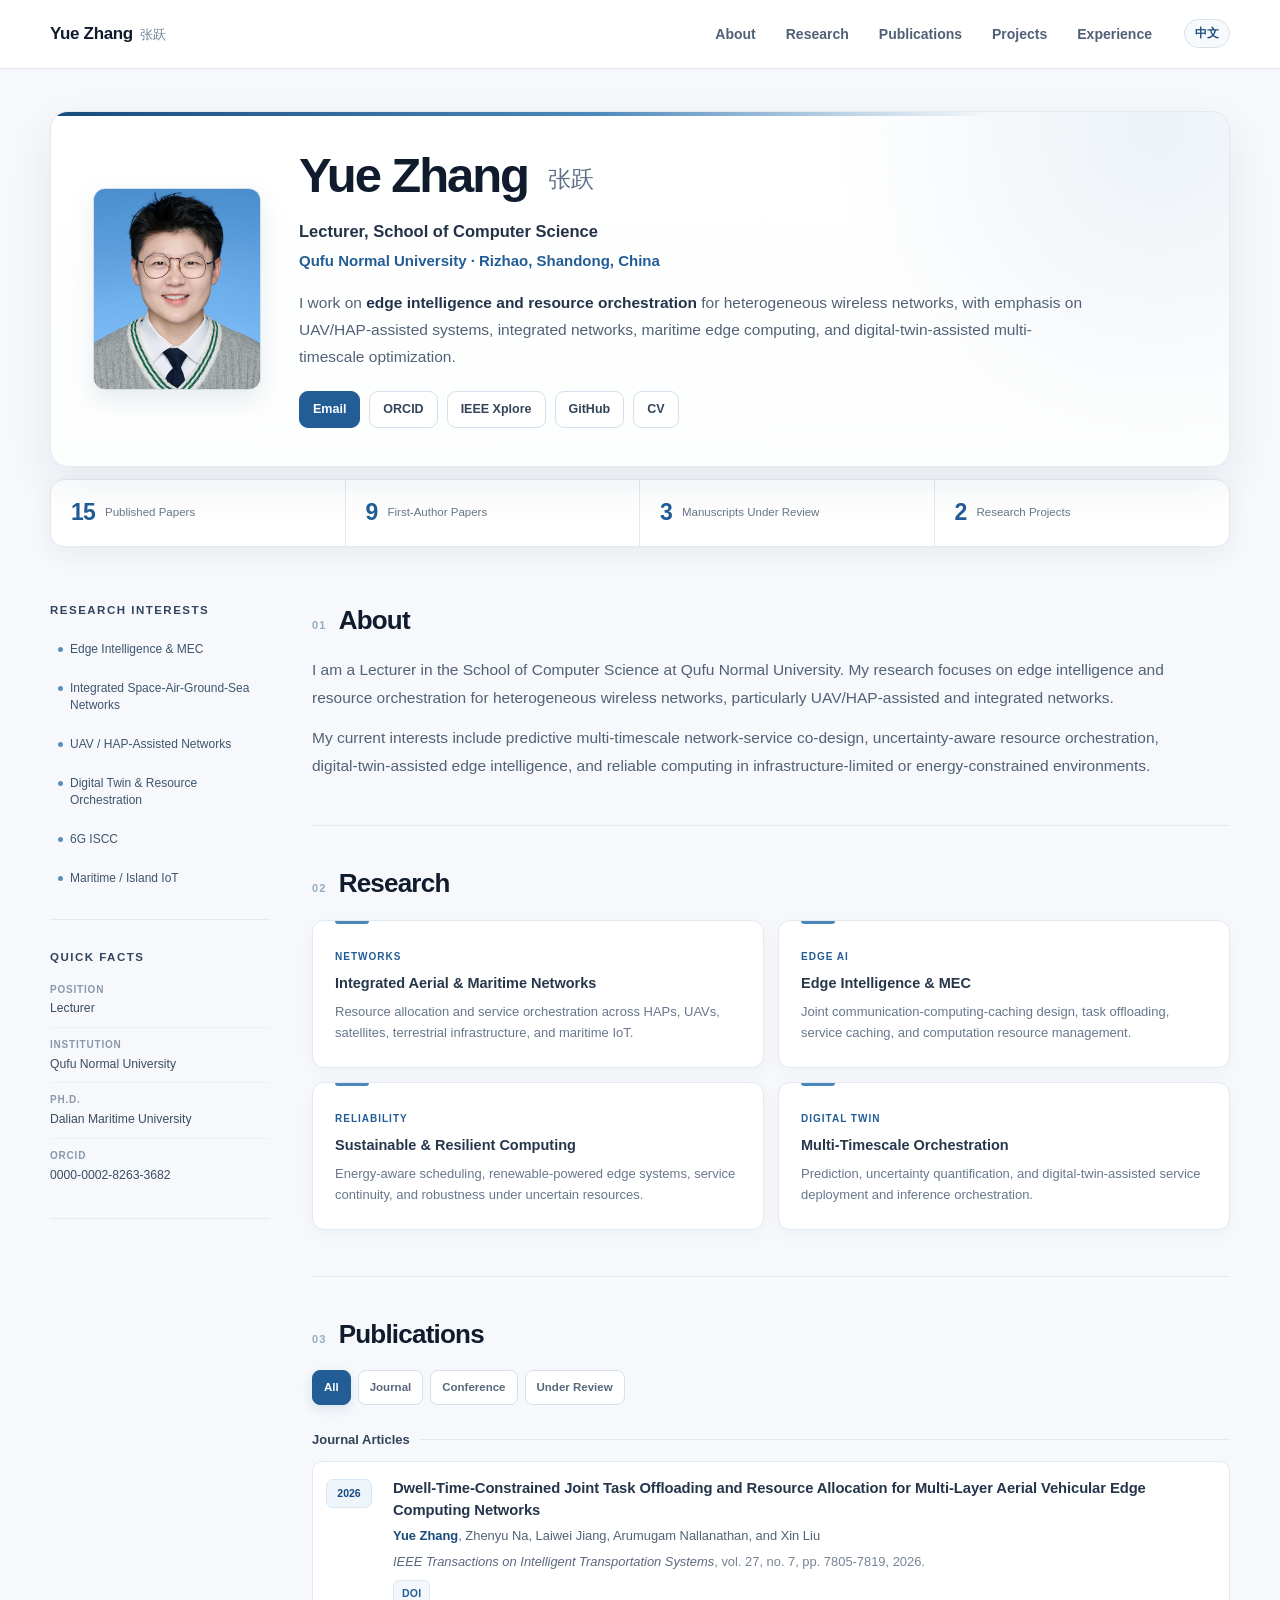
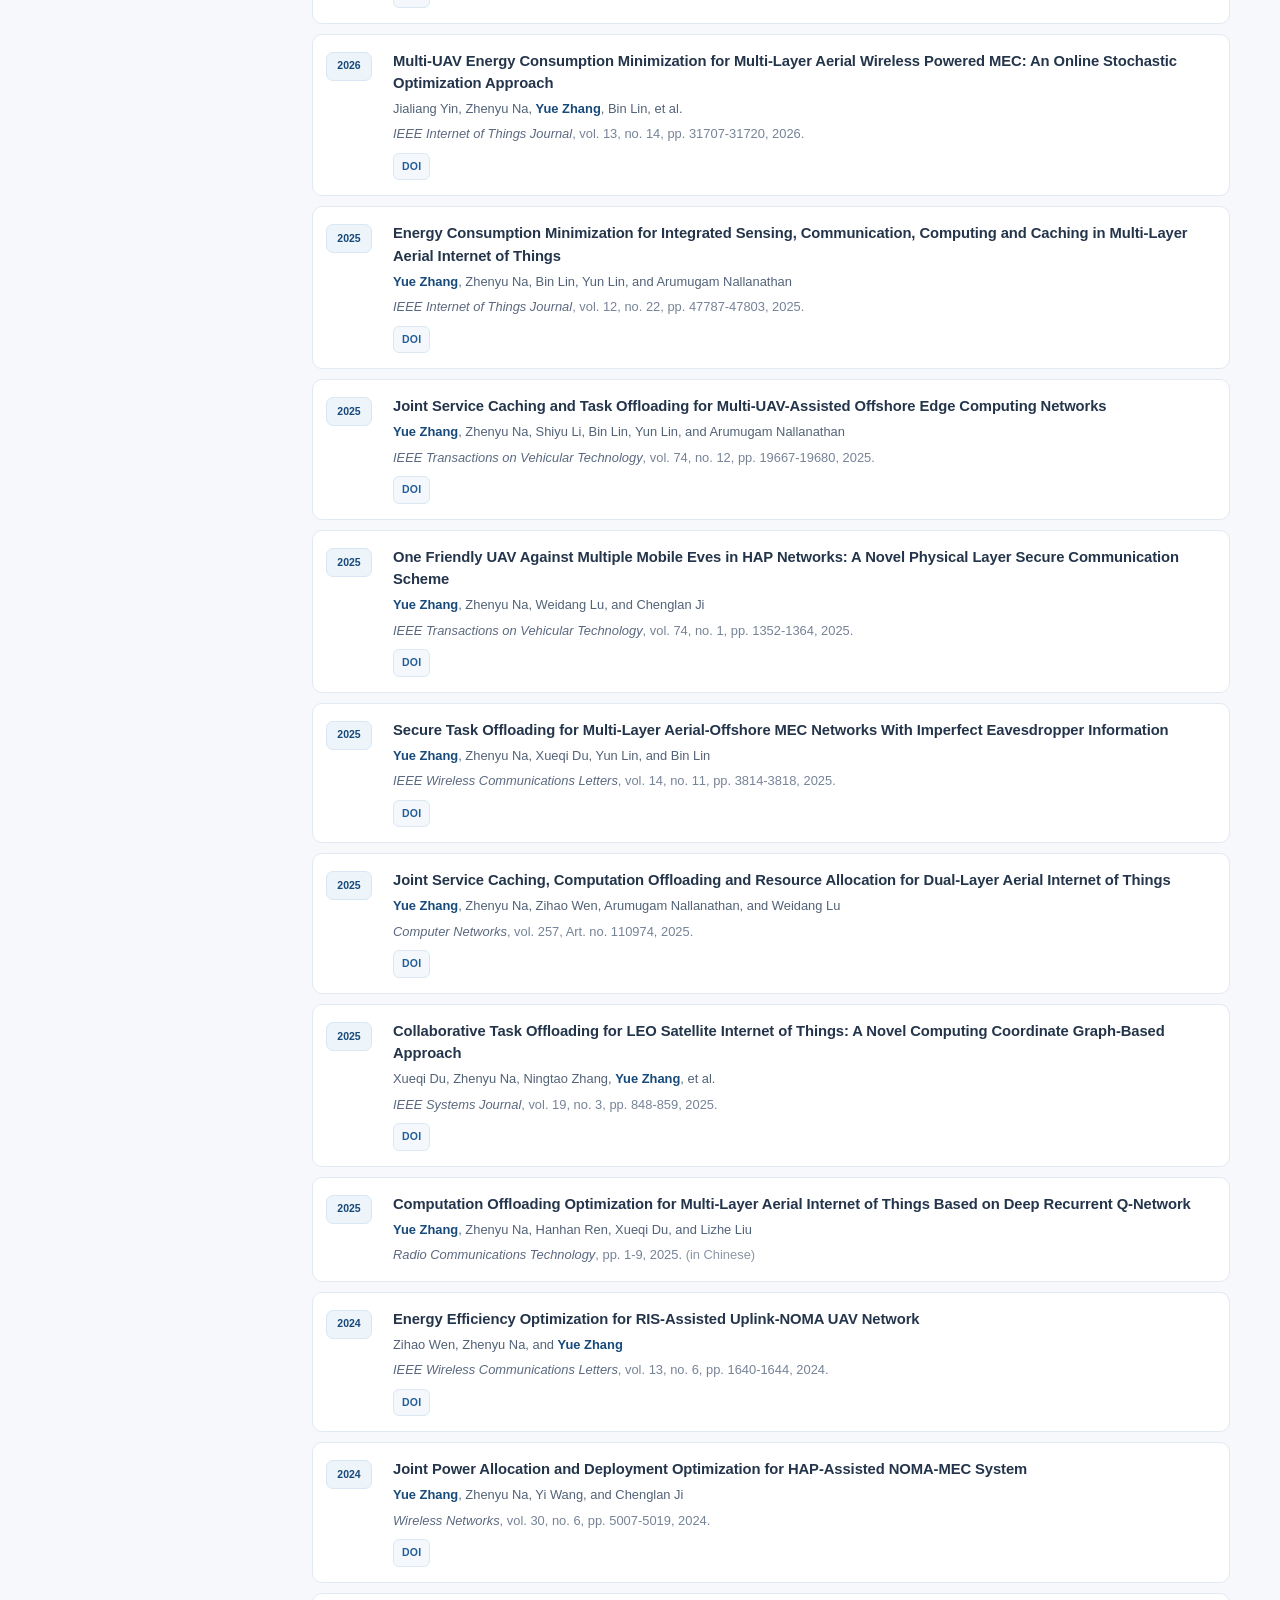
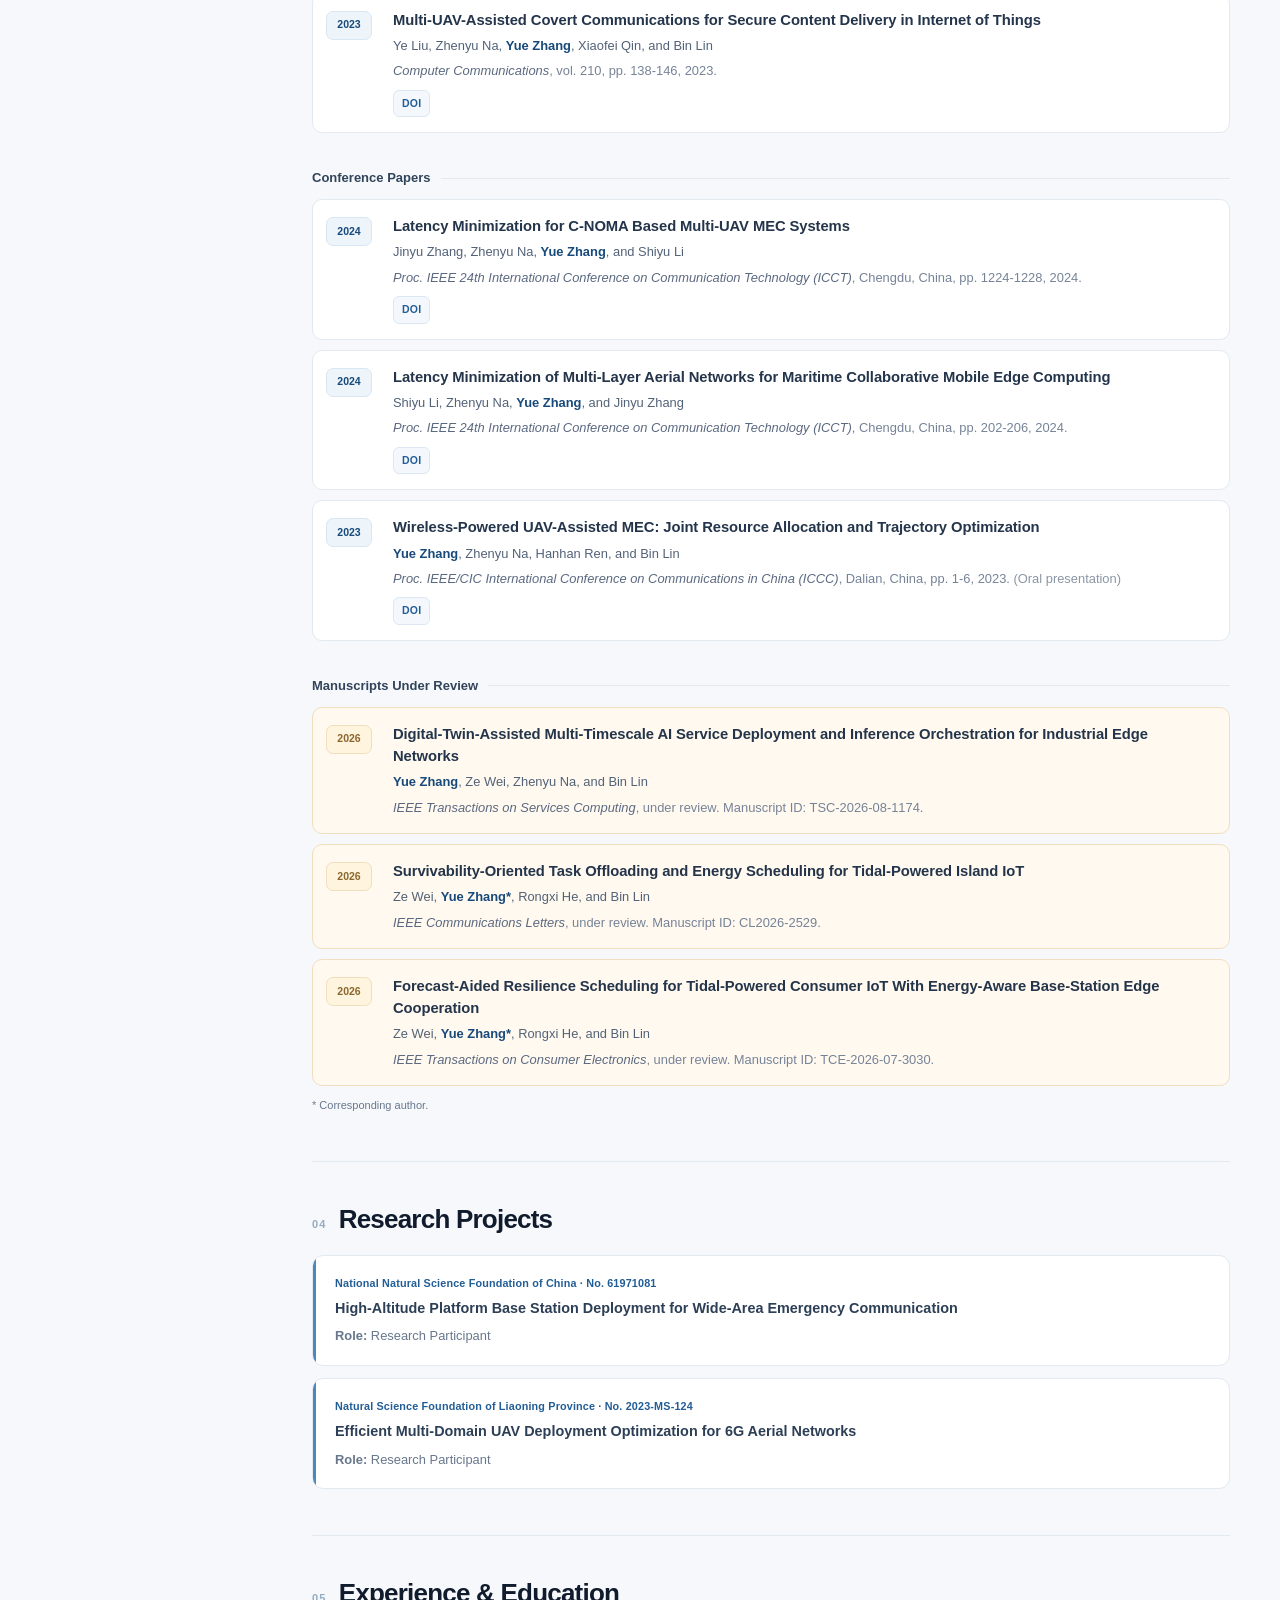
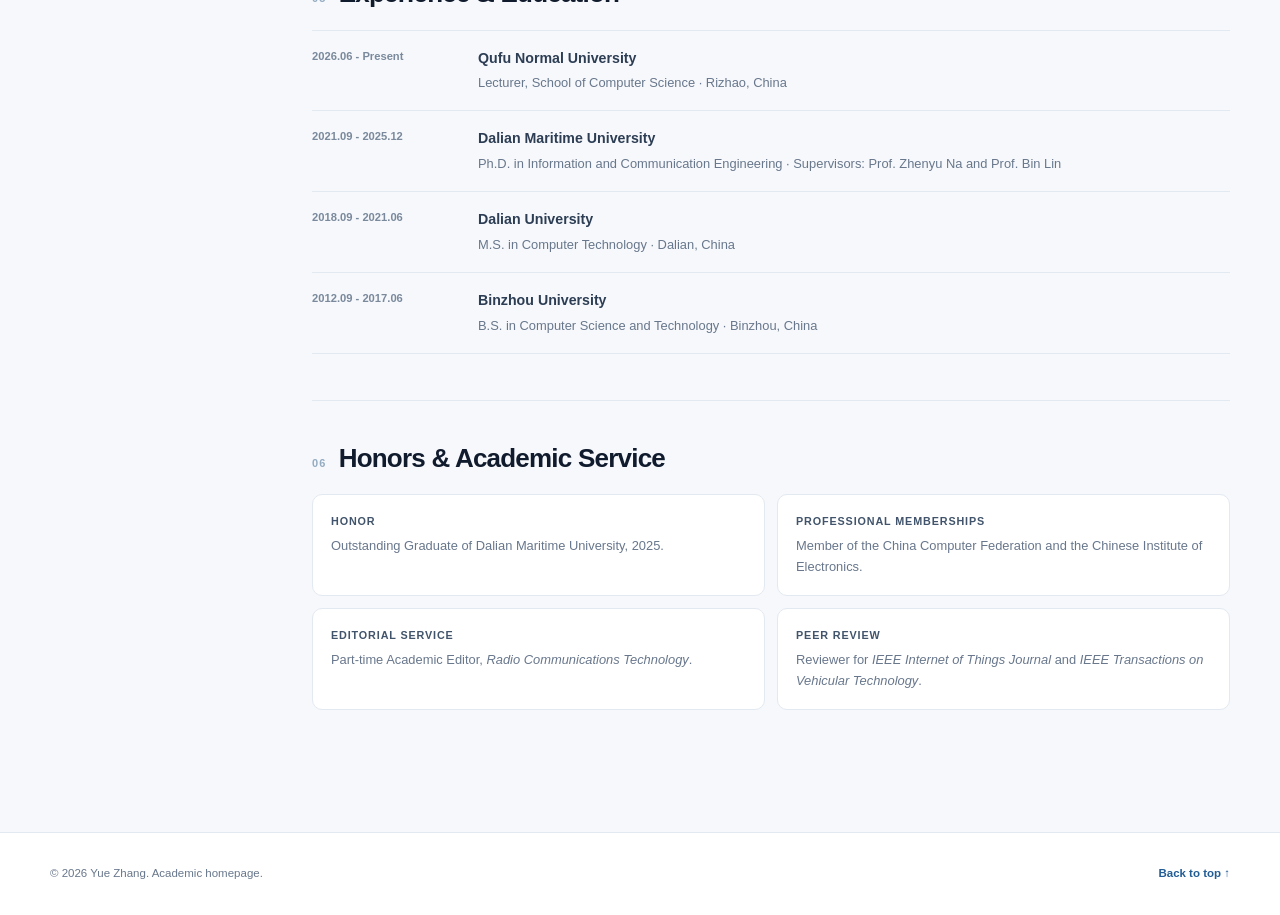
==== commit bd6e965b: "Add files via upload" ====
--- a/index.html
+++ b/index.html
@@ -12,7 +12,7 @@
 <meta content="website" property="og:type"/>
 <meta content="assets/profile.jpg" property="og:image"/>
 <link href="assets/profile.jpg" rel="icon"/>
-<link href="academic-v41.css?v=20260912-2" rel="stylesheet"/>
+<link href="academic-v42.css?v=20260913-1" rel="stylesheet"/>
 <title>Yue Zhang | Academic Homepage</title>
 <script type="application/ld+json">
   {
@@ -407,6 +407,6 @@
 <a href="#top">Back to top ↑</a>
 </div>
 </footer>
-<script src="academic-v41.js?v=20260912-1"></script>
+<script src="academic-v42.js?v=20260913-1"></script>
 </body>
 </html>
--- a/academic-v42.css
+++ b/academic-v42.css
@@ -0,0 +1,622 @@
+:root {
+  --bg: #f6f8fb;
+  --paper: #ffffff;
+  --paper-soft: #fbfcfe;
+  --text: #152238;
+  --heading: #101b2d;
+  --muted: #68778c;
+  --muted-2: #8a98aa;
+  --blue: #225d96;
+  --blue-strong: #174a7b;
+  --blue-soft: #edf4fa;
+  --blue-line: #d9e7f4;
+  --line: #e3e9f1;
+  --line-strong: #d5dde8;
+  --review: #fff9ef;
+  --review-line: #f0dfbe;
+  --max: 1180px;
+  --shadow: 0 18px 46px rgba(25, 49, 79, .08);
+  --shadow-soft: 0 8px 24px rgba(25, 49, 79, .06);
+}
+
+* { box-sizing: border-box; }
+html { scroll-behavior: smooth; }
+body {
+  margin: 0;
+  color: var(--text);
+  background: var(--bg);
+  font-family: -apple-system, BlinkMacSystemFont, "Segoe UI", "Helvetica Neue", Arial, "PingFang SC", "Microsoft YaHei", sans-serif;
+  font-size: 16px;
+  line-height: 1.68;
+  -webkit-font-smoothing: antialiased;
+  text-rendering: optimizeLegibility;
+}
+a { color: inherit; text-decoration: none; }
+button, input, textarea, select { font: inherit; }
+img { max-width: 100%; }
+.section-shell, .header-inner { width: min(calc(100% - 48px), var(--max)); margin: 0 auto; }
+
+/* Header */
+.site-header {
+  position: sticky;
+  top: 0;
+  z-index: 50;
+  background: rgba(255,255,255,.94);
+  border-bottom: 1px solid rgba(221,228,237,.9);
+  backdrop-filter: blur(14px);
+}
+.header-inner {
+  min-height: 68px;
+  display: flex;
+  align-items: center;
+  justify-content: space-between;
+  gap: 28px;
+}
+.brand {
+  display: inline-flex;
+  align-items: baseline;
+  gap: 7px;
+  color: var(--heading);
+  font-weight: 760;
+  font-size: 17px;
+  letter-spacing: -.02em;
+}
+.brand span { color: #738298; font-weight: 560; font-size: 13px; }
+.nav { display: flex; align-items: center; gap: 30px; color: #526077; font-size: 14px; font-weight: 620; }
+.nav a { position: relative; padding: 23px 0 21px; transition: color .18s ease; }
+.nav a::after {
+  content: "";
+  position: absolute;
+  left: 0; right: 100%; bottom: 15px;
+  height: 2px;
+  border-radius: 99px;
+  background: var(--blue);
+  transition: right .18s ease;
+}
+.nav a:hover { color: var(--blue); }
+.nav a:hover::after { right: 0; }
+.menu-button { display: none; width: 40px; height: 40px; padding: 9px; border: 1px solid var(--line); background: var(--paper); border-radius: 9px; }
+.menu-button span { display: block; height: 2px; margin: 4px 0; background: var(--text); }
+.mobile-nav { display: none; }
+
+/* Hero */
+.hero { padding: 42px 0 24px; }
+.hero-profile {
+  position: relative;
+  overflow: hidden;
+  display: grid;
+  grid-template-columns: 168px minmax(0, 1fr);
+  gap: 38px;
+  align-items: center;
+  padding: 38px 42px;
+  border: 1px solid var(--line);
+  border-radius: 18px;
+  background:
+    radial-gradient(circle at 94% 4%, rgba(72,131,184,.10), transparent 28%),
+    linear-gradient(180deg, #fff 0%, #fdfefe 100%);
+  box-shadow: var(--shadow);
+}
+.hero-profile::before {
+  content: "";
+  position: absolute;
+  top: 0; left: 0;
+  width: 100%; height: 4px;
+  background: linear-gradient(90deg, var(--blue-strong), #4c88bb 46%, transparent 80%);
+}
+.portrait {
+  width: 168px;
+  height: 202px;
+  object-fit: cover;
+  object-position: center 23%;
+  display: block;
+  border-radius: 12px;
+  border: 1px solid #d7e0e9;
+  box-shadow: 0 10px 24px rgba(34, 67, 101, .10);
+}
+.hero-main { align-self: center; }
+.overline {
+  display: inline-flex;
+  align-items: center;
+  gap: 8px;
+  margin: 0 0 8px;
+  color: var(--blue);
+  text-transform: uppercase;
+  letter-spacing: .14em;
+  font-weight: 770;
+  font-size: 11px;
+}
+.overline::before { content: ""; width: 20px; height: 2px; background: var(--blue); border-radius: 9px; }
+h1 {
+  margin: 0;
+  color: var(--heading);
+  font-size: clamp(38px, 4.8vw, 49px);
+  line-height: 1.06;
+  letter-spacing: -.043em;
+  font-weight: 760;
+}
+.zh-name {
+  color: #617187;
+  font-weight: 520;
+  font-size: .47em;
+  margin-left: 9px;
+  vertical-align: middle;
+  letter-spacing: 0;
+}
+.role { margin: 16px 0 2px; color: #233247; font-size: 16.5px; font-weight: 720; }
+.institution { margin: 0; color: var(--blue); font-size: 15px; font-weight: 630; }
+.intro { max-width: 790px; margin: 16px 0 0; color: #526176; font-size: 15.5px; line-height: 1.76; }
+.intro strong { color: #22334a; font-weight: 750; }
+.link-row { display: flex; flex-wrap: wrap; gap: 9px; margin-top: 20px; }
+.link-button {
+  display: inline-flex;
+  align-items: center;
+  justify-content: center;
+  min-height: 36px;
+  padding: 7px 13px;
+  border: 1px solid #d6dfeb;
+  background: rgba(255,255,255,.88);
+  color: #33445a;
+  border-radius: 9px;
+  font-size: 12.5px;
+  font-weight: 700;
+  transition: transform .16s ease, box-shadow .16s ease, border-color .16s ease, color .16s ease;
+}
+.link-button:hover { color: var(--blue); border-color: #9fc1de; transform: translateY(-1px); box-shadow: 0 5px 14px rgba(32,92,147,.08); }
+.link-button.primary { background: var(--blue); border-color: var(--blue); color: #fff; }
+.link-button.primary:hover { background: var(--blue-strong); color: #fff; }
+.metrics {
+  margin-top: 12px;
+  display: grid;
+  grid-template-columns: repeat(4, 1fr);
+  border: 1px solid var(--line);
+  border-radius: 14px;
+  background: var(--paper);
+  box-shadow: var(--shadow-soft);
+  overflow: hidden;
+}
+.metric {
+  min-height: 66px;
+  padding: 13px 20px;
+  display: flex;
+  align-items: center;
+  gap: 10px;
+  border-right: 1px solid var(--line);
+}
+.metric:last-child { border-right: 0; }
+.metric strong { color: var(--blue); font-size: 23px; line-height: 1; letter-spacing: -.035em; }
+.metric span { color: var(--muted); font-size: 11.5px; line-height: 1.35; }
+
+/* Main layout */
+.page-grid {
+  display: grid;
+  grid-template-columns: 220px minmax(0, 1fr);
+  gap: 42px;
+  padding: 30px 0 76px;
+}
+.side-rail { min-width: 0; }
+.side-block {
+  padding: 0 0 25px;
+  margin-bottom: 28px;
+  border-bottom: 1px solid var(--line);
+}
+.side-block h2 {
+  margin: 0 0 14px;
+  color: #32445c;
+  font-size: 11.5px;
+  text-transform: uppercase;
+  letter-spacing: .13em;
+  font-weight: 780;
+}
+.interest-list { display: grid; gap: 8px; }
+.interest-list span {
+  position: relative;
+  display: block;
+  padding: 7px 9px 7px 20px;
+  color: #3d5570;
+  border-radius: 7px;
+  font-size: 12px;
+  line-height: 1.42;
+  transition: background .15s ease, color .15s ease;
+}
+.interest-list span::before {
+  content: "";
+  position: absolute;
+  left: 8px; top: 13px;
+  width: 5px; height: 5px;
+  border-radius: 50%;
+  background: #5b8fba;
+}
+.interest-list span:hover { background: var(--blue-soft); color: var(--blue-strong); }
+.quick-facts dl { margin: 0; }
+.quick-facts dl div { padding: 9px 0; border-top: 1px solid #edf1f5; }
+.quick-facts dl div:first-child { border-top: 0; padding-top: 0; }
+.quick-facts dt { color: var(--muted-2); font-size: 10px; text-transform: uppercase; letter-spacing: .08em; font-weight: 760; }
+.quick-facts dd { margin: 2px 0 0; color: #3b4c62; font-size: 12.2px; line-height: 1.45; }
+
+/* Sections */
+.content-section { scroll-margin-top: 90px; padding: 4px 0 46px; }
+.content-section + .content-section { padding-top: 42px; border-top: 1px solid var(--line); }
+.section-title-row { display: flex; align-items: baseline; gap: 12px; margin-bottom: 20px; }
+.section-title-row h2 { margin: 0; color: var(--heading); font-size: 26px; line-height: 1.2; letter-spacing: -.03em; font-weight: 750; }
+.section-index { margin: 0; color: #94acc2; font-size: 11px; font-weight: 790; letter-spacing: .11em; }
+.prose { max-width: 880px; color: #526176; font-size: 15.5px; line-height: 1.80; }
+.prose p { margin: 0; }
+.prose p + p { margin-top: 12px; }
+
+/* Research cards */
+.research-grid { display: grid; grid-template-columns: 1fr 1fr; gap: 14px; }
+.research-grid article {
+  position: relative;
+  min-height: 148px;
+  padding: 21px 22px 19px;
+  border: 1px solid var(--line);
+  border-radius: 12px;
+  background: var(--paper);
+  box-shadow: 0 5px 18px rgba(31, 54, 80, .035);
+  transition: transform .16s ease, box-shadow .16s ease, border-color .16s ease;
+}
+.research-grid article::before {
+  content: "";
+  position: absolute;
+  top: 0; left: 22px;
+  width: 34px; height: 3px;
+  border-radius: 0 0 4px 4px;
+  background: #4b87b8;
+}
+.research-grid article:hover { transform: translateY(-2px); border-color: #d0ddea; box-shadow: 0 10px 24px rgba(31,54,80,.065); }
+.research-label { display: inline-block; margin-bottom: 8px; color: var(--blue); font-size: 10px; text-transform: uppercase; letter-spacing: .10em; font-weight: 780; }
+.research-grid h3 { margin: 0 0 7px; color: #26374c; font-size: 14.5px; line-height: 1.4; }
+.research-grid p { margin: 0; color: var(--muted); font-size: 13px; line-height: 1.66; }
+
+/* Publications */
+.publications-heading { justify-content: flex-start; align-items: flex-end; }
+.publications-heading > div { display: flex; align-items: baseline; gap: 12px; }
+.pub-note { margin: 0; color: var(--muted-2); font-size: 11px; }
+.pub-note strong { color: var(--blue-strong); }
+.pub-toolbar { display: flex; flex-wrap: wrap; gap: 7px; margin: 0 0 24px; }
+.filter {
+  border: 1px solid #d8e0ea;
+  background: var(--paper);
+  color: #58677b;
+  border-radius: 8px;
+  padding: 7px 11px;
+  cursor: pointer;
+  font-size: 11.5px;
+  font-weight: 690;
+  transition: all .15s ease;
+}
+.filter:hover, .filter.active { color: #fff; border-color: var(--blue); background: var(--blue); box-shadow: 0 4px 12px rgba(34,93,150,.12); }
+.pub-group + .pub-group { margin-top: 34px; }
+.pub-group-title {
+  display: flex;
+  align-items: center;
+  gap: 10px;
+  margin: 0 0 10px;
+  color: #31445b;
+  font-size: 13px;
+  font-weight: 760;
+}
+.pub-group-title::after { content: ""; height: 1px; background: var(--line); flex: 1; }
+.publication-list { list-style: none; padding: 0; margin: 0; display: grid; gap: 10px; }
+.publication {
+  display: grid;
+  grid-template-columns: 52px minmax(0, 1fr);
+  gap: 15px;
+  padding: 15px 16px 15px 13px;
+  border: 1px solid var(--line);
+  border-radius: 10px;
+  background: var(--paper);
+  transition: border-color .15s ease, box-shadow .15s ease, transform .15s ease;
+}
+.publication:hover { border-color: #cfdae6; box-shadow: 0 7px 20px rgba(31,54,80,.05); transform: translateY(-1px); }
+.publication[data-type="review"] { background: var(--review); border-color: var(--review-line); }
+.pub-year {
+  display: inline-flex;
+  align-items: center;
+  justify-content: center;
+  width: 46px;
+  height: 29px;
+  margin-top: 2px;
+  color: var(--blue-strong);
+  background: var(--blue-soft);
+  border: 1px solid var(--blue-line);
+  border-radius: 7px;
+  font-weight: 780;
+  font-size: 10.5px;
+}
+.publication[data-type="review"] .pub-year { color: #8b672d; background: #fff4dd; border-color: #f0dfbe; }
+.pub-body h4 { margin: 0; color: #24354b; font-size: 14.8px; line-height: 1.50; letter-spacing: -.006em; font-weight: 720; }
+.authors, .venue { margin: 5px 0 0; font-size: 12.9px; line-height: 1.58; }
+.authors { color: #526277; }
+.authors strong { color: var(--blue-strong); font-weight: 760; }
+.venue { color: #768397; }
+.venue em { color: #5b6980; }
+.doi {
+  display: inline-flex;
+  align-items: center;
+  margin-top: 8px;
+  padding: 4px 8px;
+  color: var(--blue);
+  background: #f4f8fc;
+  border: 1px solid #dbe8f3;
+  border-radius: 6px;
+  font-size: 10.5px;
+  font-weight: 760;
+  letter-spacing: .02em;
+}
+.doi:hover { background: var(--blue-soft); border-color: #bed5e9; }
+.muted { color: #8a96a6; }
+.footnote { margin: 10px 0 0; color: var(--muted); font-size: 11px; }
+.pub-group.hidden { display: none; }
+
+/* Projects */
+.project-list { display: grid; gap: 12px; }
+.project-card {
+  position: relative;
+  overflow: hidden;
+  padding: 18px 20px 18px 22px;
+  border: 1px solid var(--line);
+  border-radius: 11px;
+  background: var(--paper);
+}
+.project-card::before { content: ""; position: absolute; left: 0; top: 0; bottom: 0; width: 3px; background: #4c87b7; }
+.project-meta { color: var(--blue); font-size: 10.8px; font-weight: 760; letter-spacing: .015em; }
+.project-card h3 { margin: 6px 0 7px; color: #2d3f56; font-size: 14.4px; line-height: 1.48; }
+.project-card p { margin: 0; color: var(--muted); font-size: 12.9px; line-height: 1.62; }
+
+/* Timeline */
+.timeline { border-top: 1px solid var(--line); }
+.timeline-item { display: grid; grid-template-columns: 142px minmax(0, 1fr); gap: 24px; padding: 16px 0; border-bottom: 1px solid var(--line); }
+.timeline-date { color: #7a899c; font-size: 11.2px; font-weight: 710; }
+.timeline-item h3 { margin: 0 0 3px; color: #2c3d54; font-size: 14.2px; }
+.timeline-item p { margin: 0; color: var(--muted); font-size: 12.9px; line-height: 1.62; }
+
+/* Service */
+.service-grid { display: grid; grid-template-columns: 1fr 1fr; gap: 12px; }
+.service-card { padding: 17px 18px; border: 1px solid var(--line); border-radius: 10px; background: var(--paper); }
+.service-card h3 { margin: 0 0 6px; color: #41546b; font-size: 10.8px; text-transform: uppercase; letter-spacing: .08em; }
+.service-card p { margin: 0; color: var(--muted); font-size: 12.9px; line-height: 1.62; }
+
+footer { border-top: 1px solid var(--line); background: #fff; }
+.footer-inner { min-height: 82px; display: flex; align-items: center; justify-content: space-between; gap: 20px; color: var(--muted); font-size: 11.5px; }
+.footer-inner a { color: var(--blue); font-weight: 680; }
+
+@media (max-width: 900px) {
+  .nav { display: none; }
+  .menu-button { display: block; }
+  .mobile-nav.open { display: flex; flex-direction: column; gap: 14px; padding: 0 22px 20px; width: min(var(--max), 100%); margin: 0 auto; color: #44536a; font-size: 14px; font-weight: 650; }
+  .hero-profile { grid-template-columns: 145px minmax(0, 1fr); gap: 28px; padding: 30px; }
+  .portrait { width: 145px; height: 174px; }
+  .metrics { grid-template-columns: 1fr 1fr; }
+  .metric:nth-child(2) { border-right: 0; }
+  .metric:nth-child(-n+2) { border-bottom: 1px solid var(--line); }
+  .page-grid { grid-template-columns: 1fr; gap: 16px; }
+  .side-rail { display: grid; grid-template-columns: 1.25fr 1fr; gap: 18px; }
+  .side-block { border: 1px solid var(--line); border-radius: 11px; background: var(--paper); padding: 18px; margin: 0 0 20px; }
+  .interest-list { grid-template-columns: 1fr 1fr; }
+}
+
+@media (max-width: 660px) {
+  .section-shell, .header-inner { width: min(100% - 28px, var(--max)); }
+  .hero { padding-top: 26px; }
+  .hero-profile { grid-template-columns: 1fr; padding: 24px; border-radius: 14px; }
+  .portrait { width: 138px; height: 166px; }
+  h1 { font-size: 38px; }
+  .metrics { grid-template-columns: 1fr 1fr; }
+  .metric { min-height: 70px; padding: 13px 14px; align-items: flex-start; flex-direction: column; gap: 4px; }
+  .metric strong { font-size: 21px; }
+  .page-grid { padding-top: 24px; }
+  .side-rail { grid-template-columns: 1fr; }
+  .interest-list { grid-template-columns: 1fr; }
+  .research-grid, .service-grid { grid-template-columns: 1fr; }
+  .publications-heading { align-items: flex-start; gap: 8px; flex-direction: column; }
+  .publication { grid-template-columns: 46px minmax(0, 1fr); gap: 10px; padding: 13px 12px; }
+  .timeline-item { grid-template-columns: 1fr; gap: 3px; }
+  .footer-inner { padding: 20px 0; flex-direction: column; align-items: flex-start; gap: 4px; }
+}
+
+@media print {
+  .site-header, .pub-toolbar, footer { display: none !important; }
+  body { background: #fff; }
+  .section-shell { width: 100%; }
+  .hero { padding-top: 0; }
+  .hero-profile, .metrics, .research-grid article, .project-card, .service-card { box-shadow: none; }
+  .page-grid { grid-template-columns: 1fr; }
+  .side-rail { display: none; }
+}
+
+
+/* Language switch */
+.lang-switch {
+  display: inline-flex;
+  align-items: center;
+  justify-content: center;
+  min-width: 43px;
+  height: 29px;
+  padding: 0 10px !important;
+  margin-left: 2px;
+  border: 1px solid #d7e1eb;
+  border-radius: 999px;
+  color: var(--blue-strong) !important;
+  background: #f7fafc;
+  font-size: 11.5px !important;
+  font-weight: 760 !important;
+  line-height: 1;
+}
+.lang-switch::after { display: none !important; }
+.lang-switch:hover { background: var(--blue-soft); border-color: #bfd4e6; }
+.mobile-nav .lang-switch { width: fit-content; padding: 7px 12px !important; height: auto; }
+html[lang="zh-CN"] body {
+  font-family: "PingFang SC", "Microsoft YaHei", "Noto Sans CJK SC", -apple-system, BlinkMacSystemFont, "Segoe UI", Arial, sans-serif;
+}
+html[lang="zh-CN"] .nav { gap: 27px; }
+html[lang="zh-CN"] .intro,
+html[lang="zh-CN"] .prose { line-height: 1.85; }
+html[lang="zh-CN"] .research-grid p,
+html[lang="zh-CN"] .project-card p,
+html[lang="zh-CN"] .timeline-item p,
+html[lang="zh-CN"] .service-card p { line-height: 1.72; }
+
+/* ===== Chinese edition refinements ===== */
+html[lang="zh-CN"] body {
+  font-family: "PingFang SC", "Microsoft YaHei", "Noto Sans CJK SC", -apple-system, BlinkMacSystemFont, "Segoe UI", sans-serif;
+  color: #233146;
+  line-height: 1.76;
+}
+html[lang="zh-CN"] .site-header { background: rgba(255,255,255,.96); }
+html[lang="zh-CN"] .brand {
+  gap: 8px;
+  font-size: 16px;
+  font-weight: 700;
+  letter-spacing: 0;
+}
+html[lang="zh-CN"] .brand span {
+  color: #7a8799;
+  font-size: 13px;
+  font-weight: 500;
+}
+html[lang="zh-CN"] .nav {
+  gap: 32px;
+  color: #536176;
+  font-size: 14.5px;
+  font-weight: 560;
+}
+html[lang="zh-CN"] .nav a { padding-top: 22px; padding-bottom: 20px; }
+html[lang="zh-CN"] .lang-switch {
+  min-width: 42px;
+  padding-left: 12px !important;
+  padding-right: 12px !important;
+  border: 1px solid var(--line-strong);
+  border-radius: 999px;
+  color: var(--blue-strong) !important;
+  text-align: center;
+}
+html[lang="zh-CN"] .nav .lang-switch::after { display: none; }
+
+html[lang="zh-CN"] .hero { padding-top: 36px; }
+html[lang="zh-CN"] .hero-profile {
+  grid-template-columns: 164px minmax(0, 1fr);
+  gap: 42px;
+  padding: 40px 46px;
+  border-radius: 16px;
+  box-shadow: 0 16px 42px rgba(28, 50, 78, .07);
+}
+html[lang="zh-CN"] .portrait {
+  width: 164px;
+  height: 198px;
+  border-radius: 10px;
+}
+html[lang="zh-CN"] h1 {
+  display: flex;
+  align-items: baseline;
+  gap: 15px;
+  font-size: clamp(38px, 4.1vw, 46px);
+  line-height: 1.08;
+  letter-spacing: -.025em;
+  font-weight: 760;
+}
+html[lang="zh-CN"] .zh-name {
+  margin-left: 0;
+  color: #6e7d91;
+  font-size: .48em;
+  font-weight: 500;
+  letter-spacing: .01em;
+}
+html[lang="zh-CN"] .zh-affiliation {
+  margin-top: 18px;
+  color: #31445d;
+  font-size: 15.5px;
+  font-weight: 650;
+}
+html[lang="zh-CN"] .institution { display: none; }
+html[lang="zh-CN"] .intro {
+  max-width: 820px;
+  margin-top: 18px;
+  color: #58677a;
+  font-size: 15.5px;
+  line-height: 1.92;
+  letter-spacing: .005em;
+}
+html[lang="zh-CN"] .intro strong { color: #233a56; }
+html[lang="zh-CN"] .link-row { margin-top: 18px; gap: 8px; }
+html[lang="zh-CN"] .link-button {
+  min-height: 34px;
+  padding: 7px 14px;
+  border-radius: 8px;
+  font-size: 12px;
+  font-weight: 650;
+}
+html[lang="zh-CN"] .metrics { border-radius: 12px; }
+html[lang="zh-CN"] .metric { min-height: 62px; padding: 12px 18px; }
+html[lang="zh-CN"] .metric strong { font-size: 22px; }
+html[lang="zh-CN"] .metric span { font-size: 12px; color: #6b788b; }
+
+html[lang="zh-CN"] .page-grid {
+  grid-template-columns: 205px minmax(0, 1fr);
+  gap: 40px;
+  padding-top: 34px;
+}
+html[lang="zh-CN"] .side-block h2 {
+  color: #3b4d63;
+  font-size: 12px;
+  text-transform: none;
+  letter-spacing: .08em;
+  font-weight: 700;
+}
+html[lang="zh-CN"] .interest-list { gap: 3px; }
+html[lang="zh-CN"] .interest-list span {
+  padding: 6px 4px 6px 18px;
+  color: #536479;
+  font-size: 12.8px;
+  line-height: 1.58;
+  border-radius: 0;
+}
+html[lang="zh-CN"] .interest-list span::before {
+  left: 3px;
+  top: 14px;
+  width: 7px;
+  height: 1.5px;
+  border-radius: 2px;
+  background: #7aa4c8;
+}
+html[lang="zh-CN"] .interest-list span:hover { background: transparent; color: var(--blue-strong); }
+html[lang="zh-CN"] .quick-facts dt {
+  text-transform: none;
+  letter-spacing: .04em;
+  font-size: 10.5px;
+}
+html[lang="zh-CN"] .quick-facts dd { font-size: 12.7px; }
+
+html[lang="zh-CN"] .section-title-row { gap: 11px; margin-bottom: 18px; }
+html[lang="zh-CN"] .section-title-row h2 {
+  font-size: 24px;
+  letter-spacing: -.02em;
+  font-weight: 720;
+}
+html[lang="zh-CN"] .section-index { font-size: 10.5px; color: #a0b4c7; }
+html[lang="zh-CN"] .prose {
+  max-width: 900px;
+  color: #566579;
+  font-size: 15.2px;
+  line-height: 1.9;
+}
+html[lang="zh-CN"] .research-grid article { min-height: 140px; padding: 20px 21px 18px; }
+html[lang="zh-CN"] .research-grid h3 { font-size: 15px; }
+html[lang="zh-CN"] .research-grid p { font-size: 13.1px; line-height: 1.72; }
+html[lang="zh-CN"] .research-label { letter-spacing: .08em; }
+
+@media (max-width: 760px) {
+  html[lang="zh-CN"] .hero-profile { grid-template-columns: 1fr; padding: 28px 24px; gap: 22px; }
+  html[lang="zh-CN"] .portrait { width: 142px; height: 171px; }
+  html[lang="zh-CN"] h1 { font-size: 38px; gap: 10px; }
+  html[lang="zh-CN"] .zh-name { font-size: .45em; }
+  html[lang="zh-CN"] .page-grid { grid-template-columns: 1fr; gap: 18px; }
+}
+
+/* v4.2 bilingual typography tuning */
+html[lang="zh-CN"] .pub-body h4 { font-size: 14.9px; line-height: 1.54; }
+html[lang="zh-CN"] .authors,
+html[lang="zh-CN"] .venue { font-size: 13px; line-height: 1.62; }
+html[lang="zh-CN"] .project-card p,
+html[lang="zh-CN"] .timeline-item p,
+html[lang="zh-CN"] .service-card p { font-size: 13px; line-height: 1.68; }
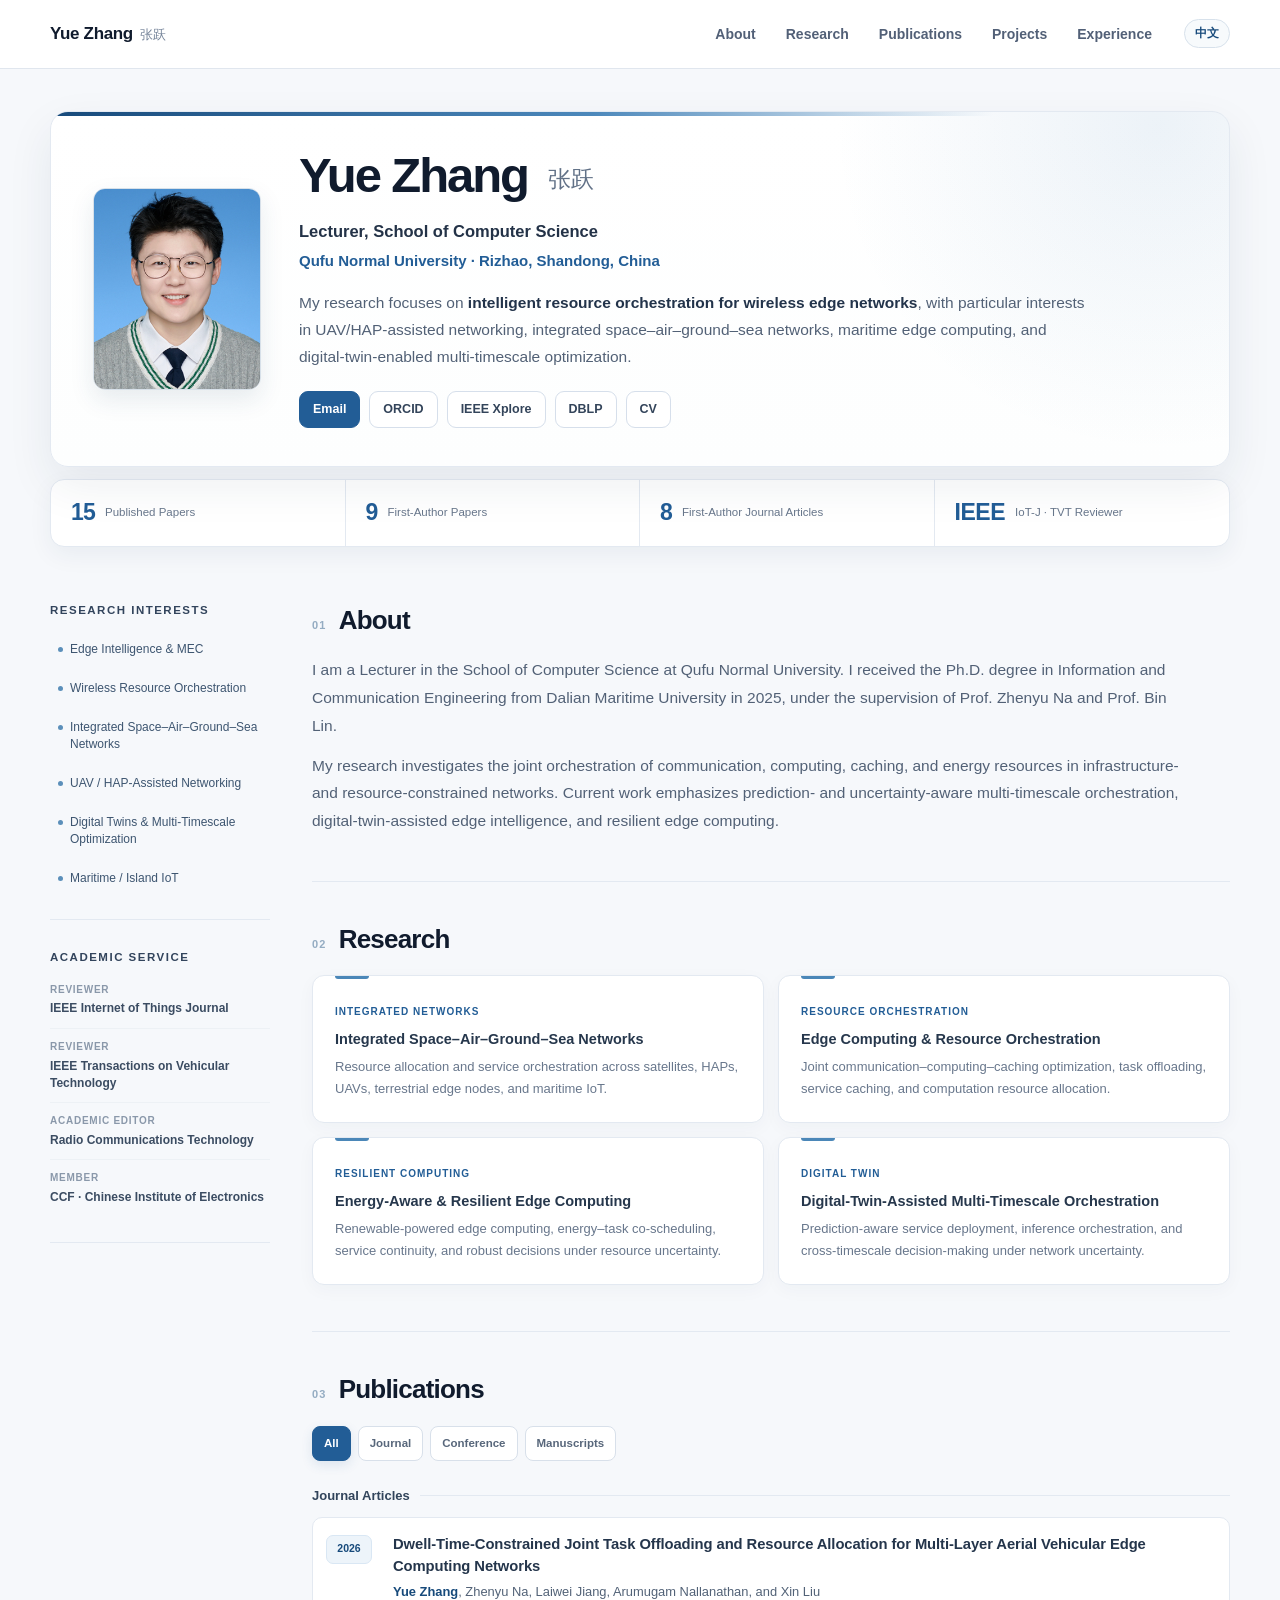
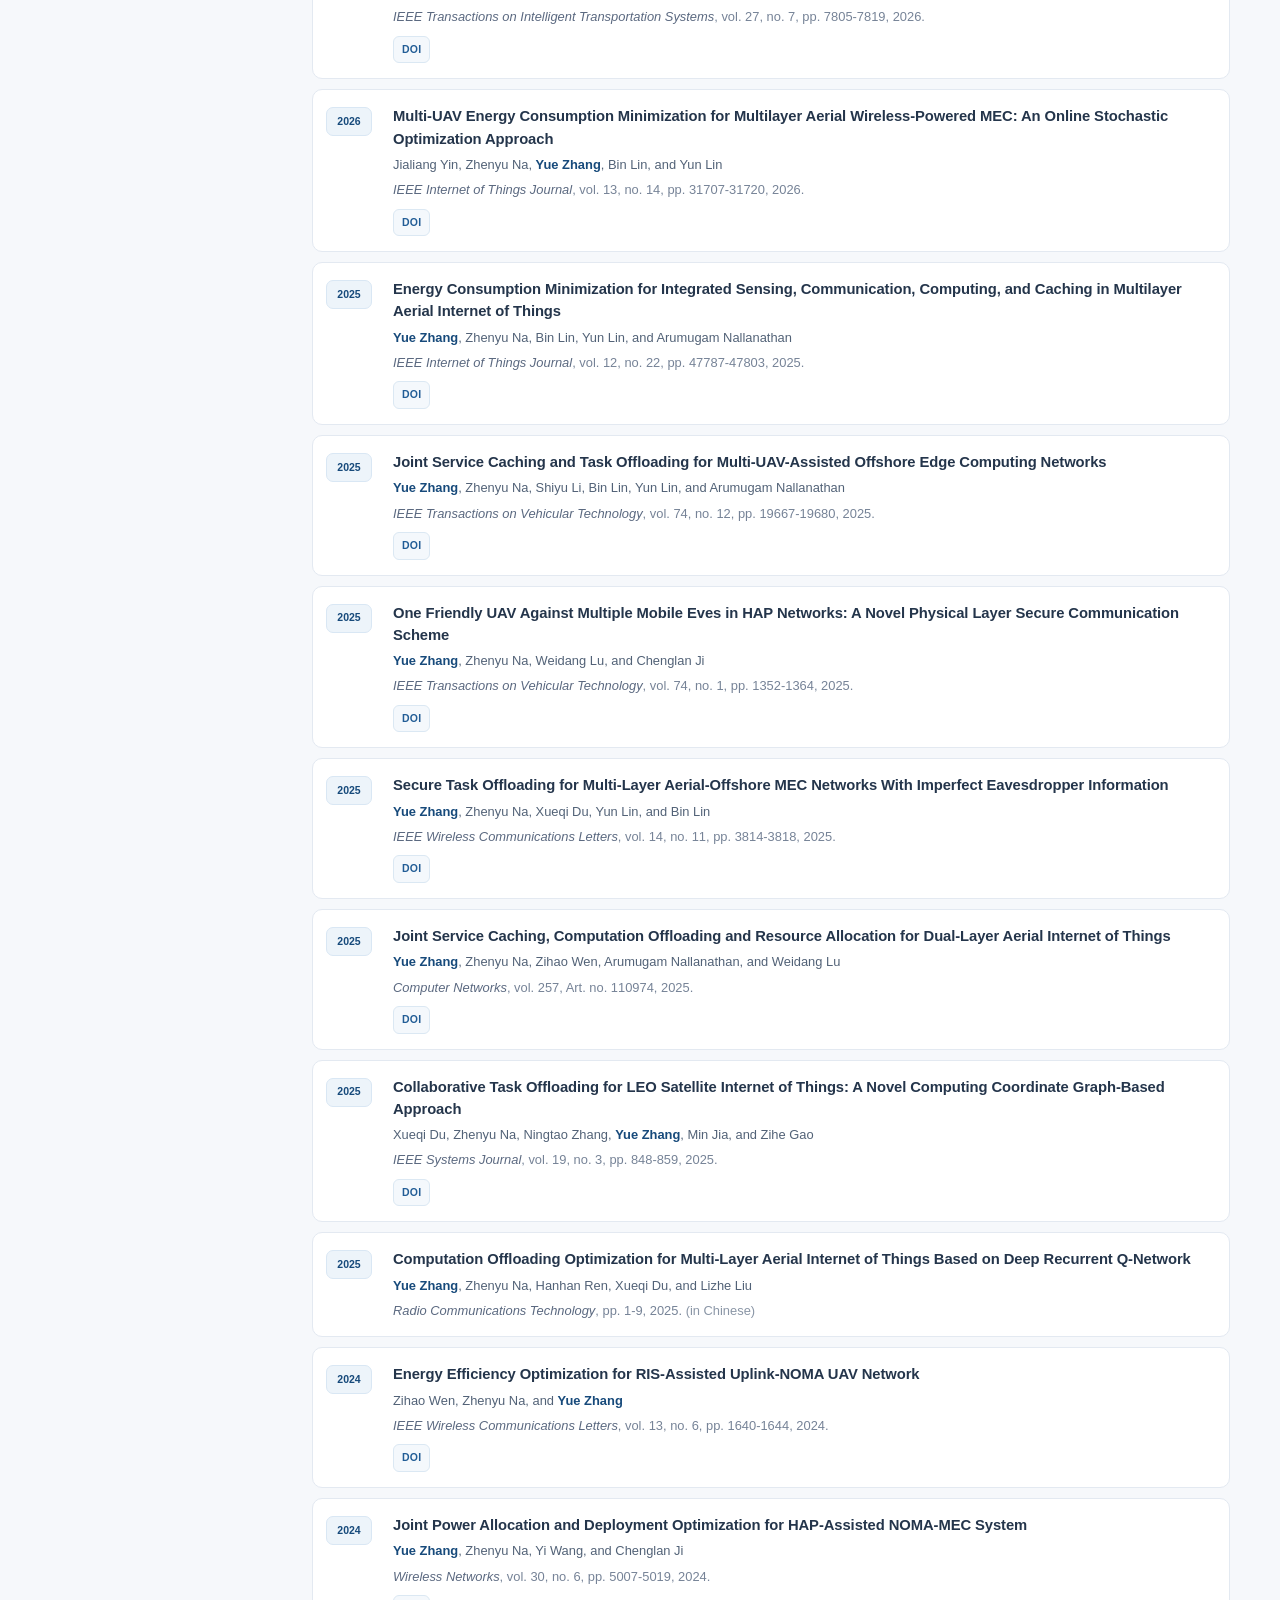
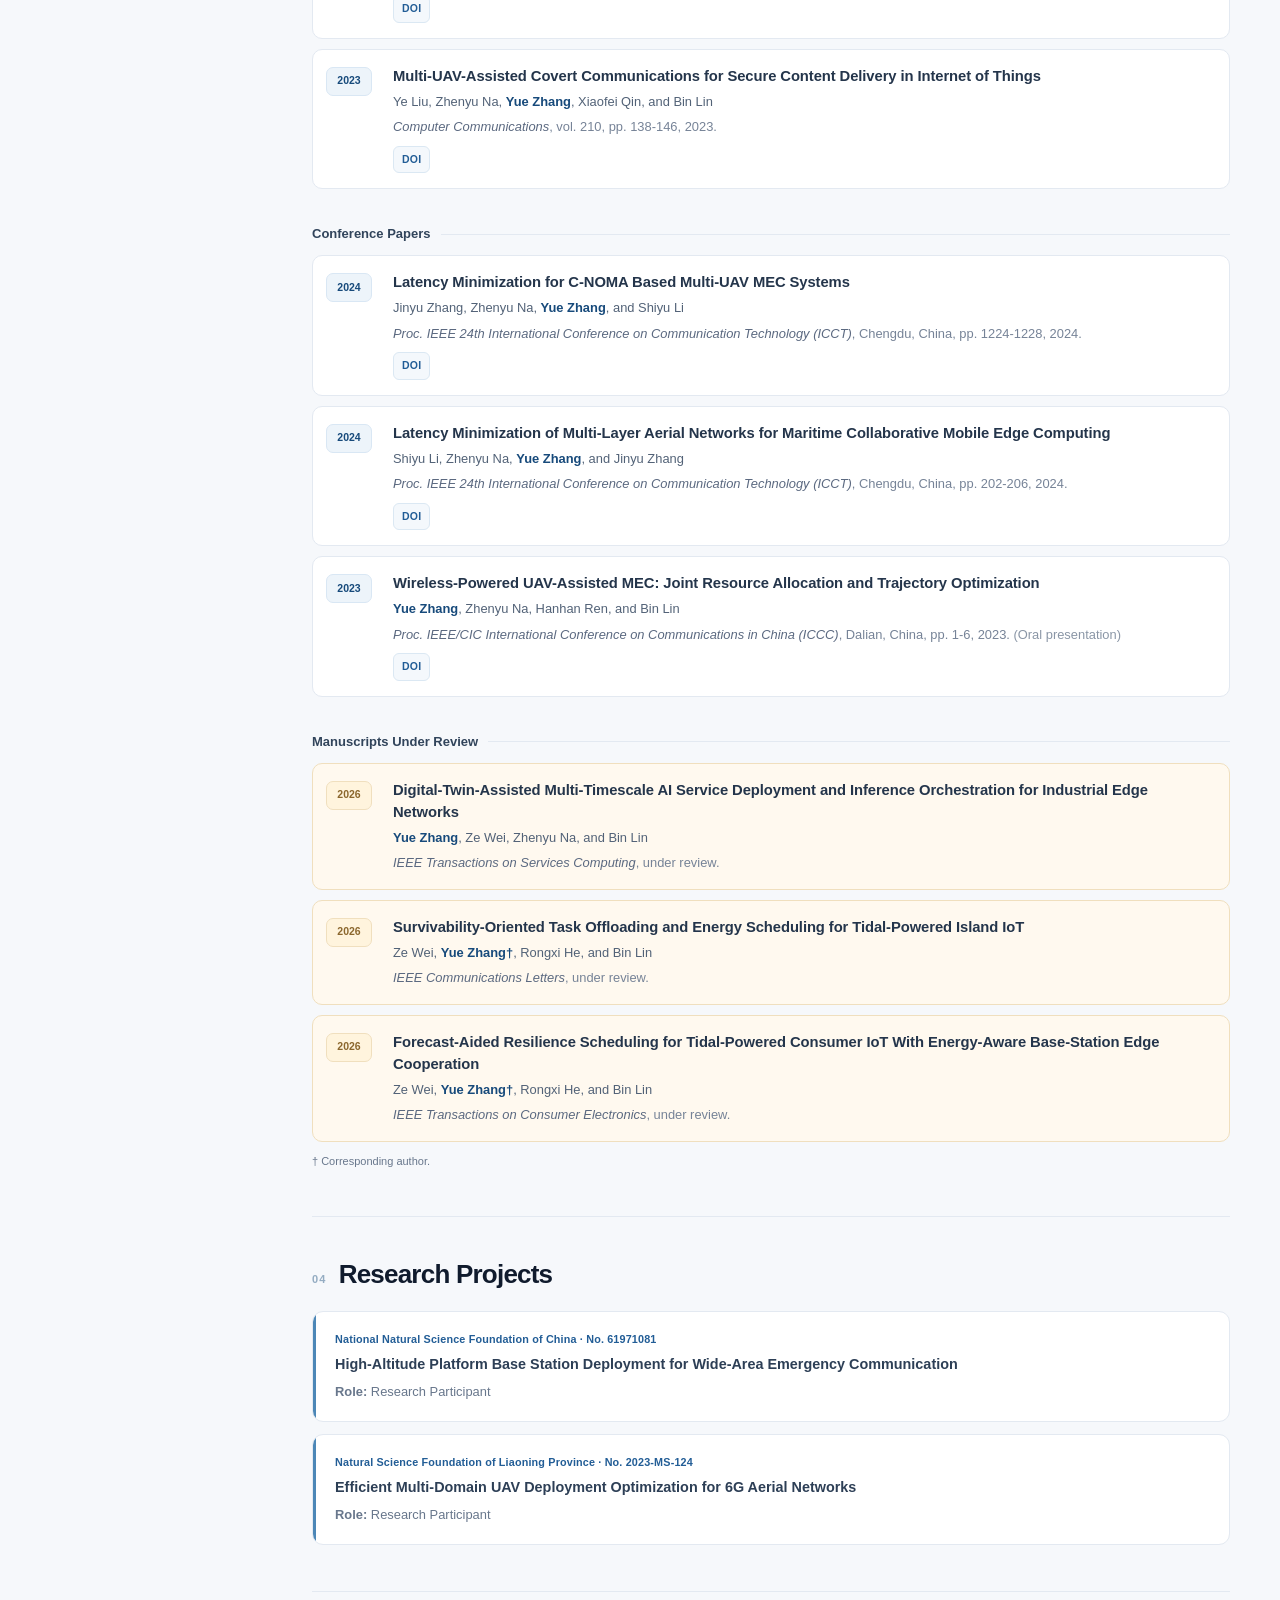
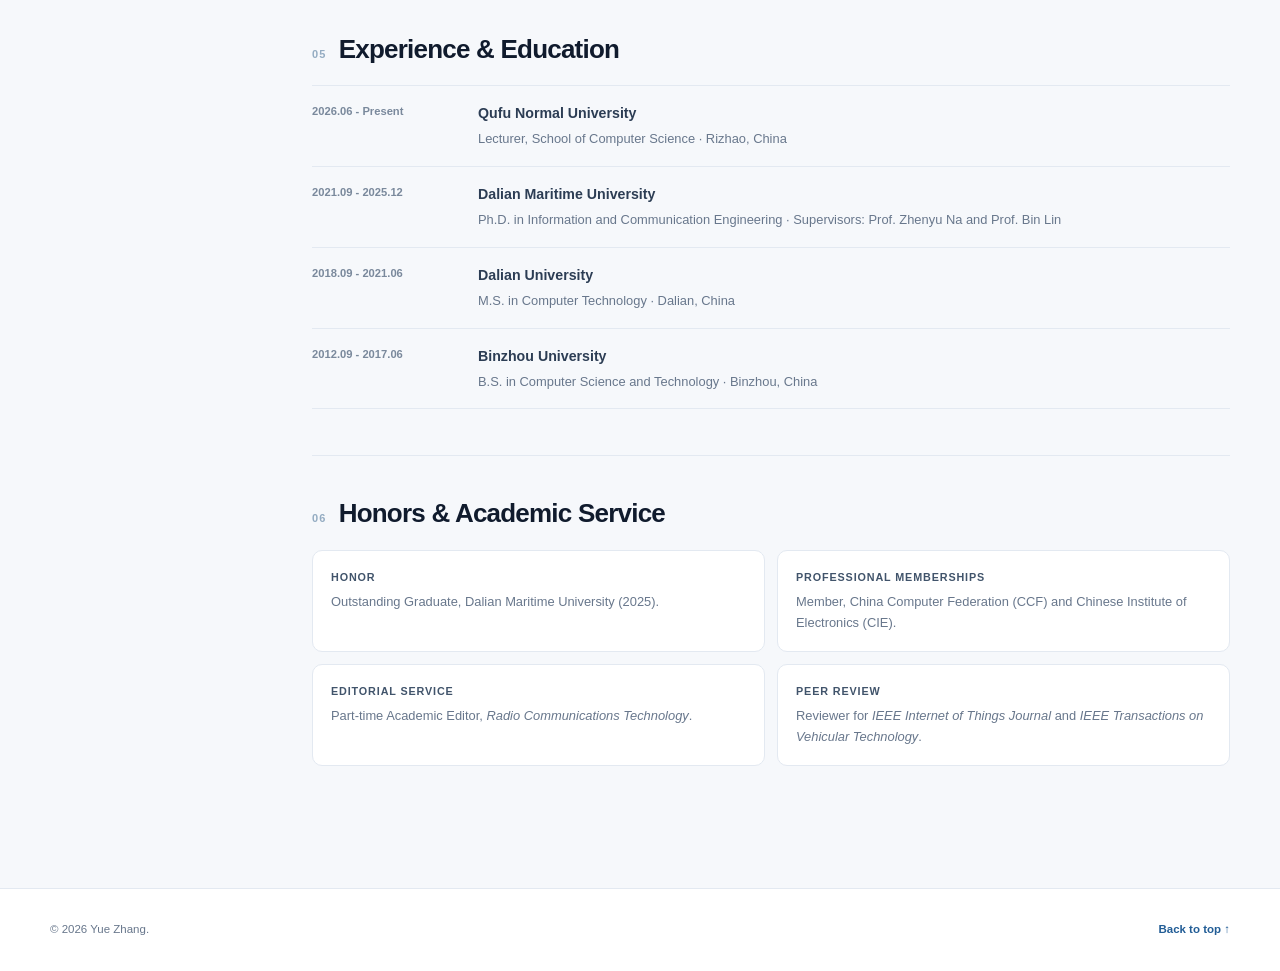
==== commit ca2133fd: "Add files via upload" ====
--- a/index.html
+++ b/index.html
@@ -5,35 +5,51 @@
 <meta charset="utf-8"/>
 <meta content="width=device-width, initial-scale=1" name="viewport"/>
 <meta content="#ffffff" name="theme-color"/>
-<meta content="Yue Zhang — Lecturer at Qufu Normal University. Research on edge intelligence, integrated networks, MEC, UAV/HAP networking, maritime IoT and digital-twin-assisted resource orchestration." name="description"/>
-<meta content="Yue Zhang, Qufu Normal University, edge intelligence, MEC, UAV, HAP, maritime IoT, integrated networks, digital twin, resource allocation" name="keywords"/>
-<meta content="Yue Zhang | Academic Homepage" property="og:title"/>
-<meta content="Lecturer at Qufu Normal University working on edge intelligence and resource orchestration for heterogeneous wireless networks." property="og:description"/>
+<meta content="Yue Zhang is a Lecturer at Qufu Normal University. Her research focuses on intelligent resource orchestration for wireless edge networks, UAV/HAP-assisted networking, integrated space-air-ground-sea networks, maritime edge computing, and digital-twin-enabled multi-timescale optimization." name="description"/>
+<meta content="Yue Zhang, Qufu Normal University, edge intelligence, mobile edge computing, MEC, resource orchestration, UAV, HAP, integrated space-air-ground-sea networks, maritime IoT, digital twin" name="keywords"/>
+<meta content="Yue Zhang | Qufu Normal University | Edge Intelligence &amp; MEC" property="og:title"/>
+<meta content="Lecturer at Qufu Normal University working on intelligent resource orchestration for wireless edge networks, integrated aerial/maritime networks, and digital-twin-assisted edge intelligence." property="og:description"/>
 <meta content="website" property="og:type"/>
-<meta content="assets/profile.jpg" property="og:image"/>
+<meta content="https://Leon1995-ai.github.io/assets/profile.jpg" property="og:image"/>
 <link href="assets/profile.jpg" rel="icon"/>
-<link href="academic-v42.css?v=20260913-1" rel="stylesheet"/>
-<title>Yue Zhang | Academic Homepage</title>
+<link href="academic-v5.css?v=20260913-1" rel="stylesheet"/>
+<title>Yue Zhang | Qufu Normal University | Edge Intelligence &amp; MEC</title>
 <script type="application/ld+json">
-  {
-    "@context": "https://schema.org",
-    "@type": "Person",
-    "name": "Yue Zhang",
-    "alternateName": "张跃",
-    "jobTitle": "Lecturer",
-    "affiliation": {
-      "@type": "CollegeOrUniversity",
-      "name": "Qufu Normal University"
-    },
-    "email": "mailto:zy@qfnu.edu.cn",
-    "sameAs": [
-      "https://orcid.org/0000-0002-8263-3682",
-      "https://xplorestaging.ieee.org/author/37089993164",
-      "https://github.com/Leon1995-ai"
-    ]
-  }
-  </script>
-<link href="./" hreflang="en" rel="alternate"/><link href="zh/" hreflang="zh-CN" rel="alternate"/></head>
+{
+  "@context": "https://schema.org",
+  "@type": "Person",
+  "name": "Yue Zhang",
+  "alternateName": "张跃",
+  "url": "https://Leon1995-ai.github.io/",
+  "image": "https://Leon1995-ai.github.io/assets/profile.jpg",
+  "jobTitle": "Lecturer",
+  "affiliation": {
+    "@type": "CollegeOrUniversity",
+    "name": "Qufu Normal University"
+  },
+  "alumniOf": {
+    "@type": "CollegeOrUniversity",
+    "name": "Dalian Maritime University"
+  },
+  "email": "mailto:zy@qfnu.edu.cn",
+  "sameAs": [
+    "https://orcid.org/0000-0002-8263-3682",
+    "https://ieeexplore.ieee.org/author/37089993164",
+    "https://dblp.org/pid/47/722-70",
+    "https://github.com/Leon1995-ai"
+  ],
+  "knowsAbout": [
+    "Edge intelligence",
+    "Mobile edge computing",
+    "Wireless resource orchestration",
+    "Integrated space-air-ground-sea networks",
+    "UAV/HAP-assisted networking",
+    "Digital twins",
+    "Maritime IoT"
+  ]
+}
+</script>
+<link href="./" hreflang="en" rel="alternate"/><link href="zh/" hreflang="zh-CN" rel="alternate"/><link href="https://Leon1995-ai.github.io/" rel="canonical"/><meta content="https://Leon1995-ai.github.io/" property="og:url"/><meta content="Portrait of Yue Zhang" property="og:image:alt"/><meta content="en_US" property="og:locale"/><meta content="zh_CN" property="og:locale:alternate"/><meta content="summary" name="twitter:card"/><meta content="https://Leon1995-ai.github.io/assets/profile.jpg" name="twitter:image"/></head>
 <body>
 <header class="site-header">
 <div class="header-inner">
@@ -65,45 +81,24 @@
 <h1>Yue Zhang <span class="zh-name">张跃</span></h1>
 <p class="role">Lecturer, School of Computer Science</p>
 <p class="institution">Qufu Normal University · Rizhao, Shandong, China</p>
-<p class="intro">I work on <strong>edge intelligence and resource orchestration</strong> for heterogeneous wireless networks, with emphasis on UAV/HAP-assisted systems, integrated networks, maritime edge computing, and digital-twin-assisted multi-timescale optimization.</p>
-<div class="link-row">
-<a class="link-button primary" href="mailto:zy@qfnu.edu.cn">Email</a>
-<a class="link-button" href="https://orcid.org/0000-0002-8263-3682" rel="noreferrer" target="_blank">ORCID</a>
-<a class="link-button" href="https://xplorestaging.ieee.org/author/37089993164" rel="noreferrer" target="_blank">IEEE Xplore</a>
-<a class="link-button" href="https://github.com/Leon1995-ai" rel="noreferrer" target="_blank">GitHub</a>
-<a class="link-button" href="assets/Yue_Zhang_CV.pdf" rel="noreferrer" target="_blank">CV</a>
-</div>
+<p class="intro">My research focuses on <strong>intelligent resource orchestration for wireless edge networks</strong>, with particular interests in UAV/HAP-assisted networking, integrated space–air–ground–sea networks, maritime edge computing, and digital-twin-enabled multi-timescale optimization.</p>
+<div class="link-row"><a class="link-button primary" href="mailto:zy@qfnu.edu.cn">Email</a><a class="link-button" href="https://orcid.org/0000-0002-8263-3682" rel="noreferrer" target="_blank">ORCID</a><a class="link-button" href="https://ieeexplore.ieee.org/author/37089993164" rel="noreferrer" target="_blank">IEEE Xplore</a><a class="link-button" href="https://dblp.org/pid/47/722-70" rel="noreferrer" target="_blank">DBLP</a><a class="link-button" href="assets/Yue_Zhang_CV.pdf" rel="noreferrer" target="_blank">CV</a></div>
 </div>
 </div>
 <div aria-label="Academic summary" class="metrics">
 <div class="metric"><strong>15</strong><span>Published Papers</span></div>
 <div class="metric"><strong>9</strong><span>First-Author Papers</span></div>
-<div class="metric"><strong>3</strong><span>Manuscripts Under Review</span></div>
-<div class="metric"><strong>2</strong><span>Research Projects</span></div>
+<div class="metric"><strong>8</strong><span>First-Author Journal Articles</span></div>
+<div class="metric"><strong>IEEE</strong><span>IoT-J · TVT Reviewer</span></div>
 </div>
 </section>
 <div class="page-grid section-shell">
 <aside class="side-rail">
 <section class="side-block">
 <h2>Research Interests</h2>
-<div class="interest-list">
-<span>Edge Intelligence &amp; MEC</span>
-<span>Integrated Space-Air-Ground-Sea Networks</span>
-<span>UAV / HAP-Assisted Networks</span>
-<span>Digital Twin &amp; Resource Orchestration</span>
-<span>6G ISCC</span>
-<span>Maritime / Island IoT</span>
-</div>
-</section>
-<section class="side-block quick-facts">
-<h2>Quick Facts</h2>
-<dl>
-<div><dt>Position</dt><dd>Lecturer</dd></div>
-<div><dt>Institution</dt><dd>Qufu Normal University</dd></div>
-<div><dt>Ph.D.</dt><dd>Dalian Maritime University</dd></div>
-<div><dt>ORCID</dt><dd>0000-0002-8263-3682</dd></div>
-</dl>
-</section>
+<div class="interest-list"><span>Edge Intelligence &amp; MEC</span><span>Wireless Resource Orchestration</span><span>Integrated Space–Air–Ground–Sea Networks</span><span>UAV / HAP-Assisted Networking</span><span>Digital Twins &amp; Multi-Timescale Optimization</span><span>Maritime / Island IoT</span></div>
+</section>
+<section class="side-block academic-service"><h2>Academic Service</h2><div class="academic-service-list"><p><span class="service-kicker">Reviewer</span><strong>IEEE Internet of Things Journal</strong></p><p><span class="service-kicker">Reviewer</span><strong>IEEE Transactions on Vehicular Technology</strong></p><p><span class="service-kicker">Academic Editor</span><strong>Radio Communications Technology</strong></p><p><span class="service-kicker">Member</span><strong>CCF · Chinese Institute of Electronics</strong></p></div></section>
 </aside>
 <div class="content">
 <section class="content-section" id="about">
@@ -111,10 +106,7 @@
 <p class="section-index">01</p>
 <h2>About</h2>
 </div>
-<div class="prose">
-<p>I am a Lecturer in the School of Computer Science at Qufu Normal University. My research focuses on edge intelligence and resource orchestration for heterogeneous wireless networks, particularly UAV/HAP-assisted and integrated networks.</p>
-<p>My current interests include predictive multi-timescale network-service co-design, uncertainty-aware resource orchestration, digital-twin-assisted edge intelligence, and reliable computing in infrastructure-limited or energy-constrained environments.</p>
-</div>
+<div class="prose"><p>I am a Lecturer in the School of Computer Science at Qufu Normal University. I received the Ph.D. degree in Information and Communication Engineering from Dalian Maritime University in 2025, under the supervision of Prof. Zhenyu Na and Prof. Bin Lin.</p><p>My research investigates the joint orchestration of communication, computing, caching, and energy resources in infrastructure- and resource-constrained networks. Current work emphasizes prediction- and uncertainty-aware multi-timescale orchestration, digital-twin-assisted edge intelligence, and resilient edge computing.</p></div>
 </section>
 <section class="content-section" id="research">
 <div class="section-title-row">
@@ -123,24 +115,24 @@
 </div>
 <div class="research-grid">
 <article>
-<span class="research-label">Networks</span>
-<h3>Integrated Aerial &amp; Maritime Networks</h3>
-<p>Resource allocation and service orchestration across HAPs, UAVs, satellites, terrestrial infrastructure, and maritime IoT.</p>
+<span class="research-label">Integrated Networks</span>
+<h3>Integrated Space–Air–Ground–Sea Networks</h3>
+<p>Resource allocation and service orchestration across satellites, HAPs, UAVs, terrestrial edge nodes, and maritime IoT.</p>
 </article>
 <article>
-<span class="research-label">Edge AI</span>
-<h3>Edge Intelligence &amp; MEC</h3>
-<p>Joint communication-computing-caching design, task offloading, service caching, and computation resource management.</p>
+<span class="research-label">Resource Orchestration</span>
+<h3>Edge Computing &amp; Resource Orchestration</h3>
+<p>Joint communication–computing–caching optimization, task offloading, service caching, and computation resource allocation.</p>
 </article>
 <article>
-<span class="research-label">Reliability</span>
-<h3>Sustainable &amp; Resilient Computing</h3>
-<p>Energy-aware scheduling, renewable-powered edge systems, service continuity, and robustness under uncertain resources.</p>
+<span class="research-label">Resilient Computing</span>
+<h3>Energy-Aware &amp; Resilient Edge Computing</h3>
+<p>Renewable-powered edge computing, energy–task co-scheduling, service continuity, and robust decisions under resource uncertainty.</p>
 </article>
 <article>
 <span class="research-label">Digital Twin</span>
-<h3>Multi-Timescale Orchestration</h3>
-<p>Prediction, uncertainty quantification, and digital-twin-assisted service deployment and inference orchestration.</p>
+<h3>Digital-Twin-Assisted Multi-Timescale Orchestration</h3>
+<p>Prediction-aware service deployment, inference orchestration, and cross-timescale decision-making under network uncertainty.</p>
 </article>
 </div>
 </section>
@@ -155,7 +147,7 @@
 <button class="filter active" data-filter="all">All</button>
 <button class="filter" data-filter="journal">Journal</button>
 <button class="filter" data-filter="conference">Conference</button>
-<button class="filter" data-filter="review">Under Review</button>
+<button class="filter" data-filter="review">Manuscripts</button>
 </div>
 <div class="pub-group" data-group="journal">
 <h3 class="pub-group-title">Journal Articles</h3>
@@ -172,8 +164,8 @@
 <li class="publication" data-type="journal">
 <div class="pub-year">2026</div>
 <div class="pub-body">
-<h4>Multi-UAV Energy Consumption Minimization for Multi-Layer Aerial Wireless Powered MEC: An Online Stochastic Optimization Approach</h4>
-<p class="authors">Jialiang Yin, Zhenyu Na, <strong>Yue Zhang</strong>, Bin Lin, et al.</p>
+<h4>Multi-UAV Energy Consumption Minimization for Multilayer Aerial Wireless-Powered MEC: An Online Stochastic Optimization Approach</h4>
+<p class="authors">Jialiang Yin, Zhenyu Na, <strong>Yue Zhang</strong>, Bin Lin, and Yun Lin</p>
 <p class="venue"><em>IEEE Internet of Things Journal</em>, vol. 13, no. 14, pp. 31707-31720, 2026.</p>
 <a class="doi" href="https://doi.org/10.1109/JIOT.2026.3687753" rel="noreferrer" target="_blank">DOI</a>
 </div>
@@ -181,7 +173,7 @@
 <li class="publication" data-type="journal">
 <div class="pub-year">2025</div>
 <div class="pub-body">
-<h4>Energy Consumption Minimization for Integrated Sensing, Communication, Computing and Caching in Multi-Layer Aerial Internet of Things</h4>
+<h4>Energy Consumption Minimization for Integrated Sensing, Communication, Computing, and Caching in Multilayer Aerial Internet of Things</h4>
 <p class="authors"><strong>Yue Zhang</strong>, Zhenyu Na, Bin Lin, Yun Lin, and Arumugam Nallanathan</p>
 <p class="venue"><em>IEEE Internet of Things Journal</em>, vol. 12, no. 22, pp. 47787-47803, 2025.</p>
 <a class="doi" href="https://doi.org/10.1109/JIOT.2025.3602793" rel="noreferrer" target="_blank">DOI</a>
@@ -227,7 +219,7 @@
 <div class="pub-year">2025</div>
 <div class="pub-body">
 <h4>Collaborative Task Offloading for LEO Satellite Internet of Things: A Novel Computing Coordinate Graph-Based Approach</h4>
-<p class="authors">Xueqi Du, Zhenyu Na, Ningtao Zhang, <strong>Yue Zhang</strong>, et al.</p>
+<p class="authors">Xueqi Du, Zhenyu Na, Ningtao Zhang, <strong>Yue Zhang</strong>, Min Jia, and Zihe Gao</p>
 <p class="venue"><em>IEEE Systems Journal</em>, vol. 19, no. 3, pp. 848-859, 2025.</p>
 <a class="doi" href="https://doi.org/10.1109/JSYST.2025.3571386" rel="noreferrer" target="_blank">DOI</a>
 </div>
@@ -309,27 +301,27 @@
 <div class="pub-body">
 <h4>Digital-Twin-Assisted Multi-Timescale AI Service Deployment and Inference Orchestration for Industrial Edge Networks</h4>
 <p class="authors"><strong>Yue Zhang</strong>, Ze Wei, Zhenyu Na, and Bin Lin</p>
-<p class="venue"><em>IEEE Transactions on Services Computing</em>, under review. Manuscript ID: TSC-2026-08-1174.</p>
+<p class="venue"><em>IEEE Transactions on Services Computing</em>, under review.</p>
 </div>
 </li>
 <li class="publication" data-type="review">
 <div class="pub-year">2026</div>
 <div class="pub-body">
 <h4>Survivability-Oriented Task Offloading and Energy Scheduling for Tidal-Powered Island IoT</h4>
-<p class="authors">Ze Wei, <strong>Yue Zhang*</strong>, Rongxi He, and Bin Lin</p>
-<p class="venue"><em>IEEE Communications Letters</em>, under review. Manuscript ID: CL2026-2529.</p>
+<p class="authors">Ze Wei, <strong>Yue Zhang†</strong>, Rongxi He, and Bin Lin</p>
+<p class="venue"><em>IEEE Communications Letters</em>, under review.</p>
 </div>
 </li>
 <li class="publication" data-type="review">
 <div class="pub-year">2026</div>
 <div class="pub-body">
 <h4>Forecast-Aided Resilience Scheduling for Tidal-Powered Consumer IoT With Energy-Aware Base-Station Edge Cooperation</h4>
-<p class="authors">Ze Wei, <strong>Yue Zhang*</strong>, Rongxi He, and Bin Lin</p>
-<p class="venue"><em>IEEE Transactions on Consumer Electronics</em>, under review. Manuscript ID: TCE-2026-07-3030.</p>
+<p class="authors">Ze Wei, <strong>Yue Zhang†</strong>, Rongxi He, and Bin Lin</p>
+<p class="venue"><em>IEEE Transactions on Consumer Electronics</em>, under review.</p>
 </div>
 </li>
 </ol>
-<p class="footnote">* Corresponding author.</p>
+<p class="footnote">† Corresponding author.</p>
 </div>
 </section>
 <section class="content-section" id="projects">
@@ -382,11 +374,11 @@
 <div class="service-grid">
 <div class="service-card">
 <h3>Honor</h3>
-<p>Outstanding Graduate of Dalian Maritime University, 2025.</p>
+<p>Outstanding Graduate, Dalian Maritime University (2025).</p>
 </div>
 <div class="service-card">
 <h3>Professional Memberships</h3>
-<p>Member of the China Computer Federation and the Chinese Institute of Electronics.</p>
+<p>Member, China Computer Federation (CCF) and Chinese Institute of Electronics (CIE).</p>
 </div>
 <div class="service-card">
 <h3>Editorial Service</h3>
@@ -403,10 +395,10 @@
 </main>
 <footer>
 <div class="section-shell footer-inner">
-<p>© <span id="year"></span> Yue Zhang. Academic homepage.</p>
+<p>© <span id="year"></span> Yue Zhang.</p>
 <a href="#top">Back to top ↑</a>
 </div>
 </footer>
-<script src="academic-v42.js?v=20260913-1"></script>
+<script src="academic-v5.js?v=20260913-1"></script>
 </body>
 </html>
--- a/academic-v5.css
+++ b/academic-v5.css
@@ -0,0 +1,638 @@
+:root {
+  --bg: #f6f8fb;
+  --paper: #ffffff;
+  --paper-soft: #fbfcfe;
+  --text: #152238;
+  --heading: #101b2d;
+  --muted: #68778c;
+  --muted-2: #8a98aa;
+  --blue: #225d96;
+  --blue-strong: #174a7b;
+  --blue-soft: #edf4fa;
+  --blue-line: #d9e7f4;
+  --line: #e3e9f1;
+  --line-strong: #d5dde8;
+  --review: #fff9ef;
+  --review-line: #f0dfbe;
+  --max: 1180px;
+  --shadow: 0 18px 46px rgba(25, 49, 79, .08);
+  --shadow-soft: 0 8px 24px rgba(25, 49, 79, .06);
+}
+
+* { box-sizing: border-box; }
+html { scroll-behavior: smooth; }
+body {
+  margin: 0;
+  color: var(--text);
+  background: var(--bg);
+  font-family: -apple-system, BlinkMacSystemFont, "Segoe UI", "Helvetica Neue", Arial, "PingFang SC", "Microsoft YaHei", sans-serif;
+  font-size: 16px;
+  line-height: 1.68;
+  -webkit-font-smoothing: antialiased;
+  text-rendering: optimizeLegibility;
+}
+a { color: inherit; text-decoration: none; }
+button, input, textarea, select { font: inherit; }
+img { max-width: 100%; }
+.section-shell, .header-inner { width: min(calc(100% - 48px), var(--max)); margin: 0 auto; }
+
+/* Header */
+.site-header {
+  position: sticky;
+  top: 0;
+  z-index: 50;
+  background: rgba(255,255,255,.94);
+  border-bottom: 1px solid rgba(221,228,237,.9);
+  backdrop-filter: blur(14px);
+}
+.header-inner {
+  min-height: 68px;
+  display: flex;
+  align-items: center;
+  justify-content: space-between;
+  gap: 28px;
+}
+.brand {
+  display: inline-flex;
+  align-items: baseline;
+  gap: 7px;
+  color: var(--heading);
+  font-weight: 760;
+  font-size: 17px;
+  letter-spacing: -.02em;
+}
+.brand span { color: #738298; font-weight: 560; font-size: 13px; }
+.nav { display: flex; align-items: center; gap: 30px; color: #526077; font-size: 14px; font-weight: 620; }
+.nav a { position: relative; padding: 23px 0 21px; transition: color .18s ease; }
+.nav a::after {
+  content: "";
+  position: absolute;
+  left: 0; right: 100%; bottom: 15px;
+  height: 2px;
+  border-radius: 99px;
+  background: var(--blue);
+  transition: right .18s ease;
+}
+.nav a:hover { color: var(--blue); }
+.nav a:hover::after { right: 0; }
+.menu-button { display: none; width: 40px; height: 40px; padding: 9px; border: 1px solid var(--line); background: var(--paper); border-radius: 9px; }
+.menu-button span { display: block; height: 2px; margin: 4px 0; background: var(--text); }
+.mobile-nav { display: none; }
+
+/* Hero */
+.hero { padding: 42px 0 24px; }
+.hero-profile {
+  position: relative;
+  overflow: hidden;
+  display: grid;
+  grid-template-columns: 168px minmax(0, 1fr);
+  gap: 38px;
+  align-items: center;
+  padding: 38px 42px;
+  border: 1px solid var(--line);
+  border-radius: 18px;
+  background:
+    radial-gradient(circle at 94% 4%, rgba(72,131,184,.10), transparent 28%),
+    linear-gradient(180deg, #fff 0%, #fdfefe 100%);
+  box-shadow: var(--shadow);
+}
+.hero-profile::before {
+  content: "";
+  position: absolute;
+  top: 0; left: 0;
+  width: 100%; height: 4px;
+  background: linear-gradient(90deg, var(--blue-strong), #4c88bb 46%, transparent 80%);
+}
+.portrait {
+  width: 168px;
+  height: 202px;
+  object-fit: cover;
+  object-position: center 23%;
+  display: block;
+  border-radius: 12px;
+  border: 1px solid #d7e0e9;
+  box-shadow: 0 10px 24px rgba(34, 67, 101, .10);
+}
+.hero-main { align-self: center; }
+.overline {
+  display: inline-flex;
+  align-items: center;
+  gap: 8px;
+  margin: 0 0 8px;
+  color: var(--blue);
+  text-transform: uppercase;
+  letter-spacing: .14em;
+  font-weight: 770;
+  font-size: 11px;
+}
+.overline::before { content: ""; width: 20px; height: 2px; background: var(--blue); border-radius: 9px; }
+h1 {
+  margin: 0;
+  color: var(--heading);
+  font-size: clamp(38px, 4.8vw, 49px);
+  line-height: 1.06;
+  letter-spacing: -.043em;
+  font-weight: 760;
+}
+.zh-name {
+  color: #617187;
+  font-weight: 520;
+  font-size: .47em;
+  margin-left: 9px;
+  vertical-align: middle;
+  letter-spacing: 0;
+}
+.role { margin: 16px 0 2px; color: #233247; font-size: 16.5px; font-weight: 720; }
+.institution { margin: 0; color: var(--blue); font-size: 15px; font-weight: 630; }
+.intro { max-width: 790px; margin: 16px 0 0; color: #526176; font-size: 15.5px; line-height: 1.76; }
+.intro strong { color: #22334a; font-weight: 750; }
+.link-row { display: flex; flex-wrap: wrap; gap: 9px; margin-top: 20px; }
+.link-button {
+  display: inline-flex;
+  align-items: center;
+  justify-content: center;
+  min-height: 36px;
+  padding: 7px 13px;
+  border: 1px solid #d6dfeb;
+  background: rgba(255,255,255,.88);
+  color: #33445a;
+  border-radius: 9px;
+  font-size: 12.5px;
+  font-weight: 700;
+  transition: transform .16s ease, box-shadow .16s ease, border-color .16s ease, color .16s ease;
+}
+.link-button:hover { color: var(--blue); border-color: #9fc1de; transform: translateY(-1px); box-shadow: 0 5px 14px rgba(32,92,147,.08); }
+.link-button.primary { background: var(--blue); border-color: var(--blue); color: #fff; }
+.link-button.primary:hover { background: var(--blue-strong); color: #fff; }
+.metrics {
+  margin-top: 12px;
+  display: grid;
+  grid-template-columns: repeat(4, 1fr);
+  border: 1px solid var(--line);
+  border-radius: 14px;
+  background: var(--paper);
+  box-shadow: var(--shadow-soft);
+  overflow: hidden;
+}
+.metric {
+  min-height: 66px;
+  padding: 13px 20px;
+  display: flex;
+  align-items: center;
+  gap: 10px;
+  border-right: 1px solid var(--line);
+}
+.metric:last-child { border-right: 0; }
+.metric strong { color: var(--blue); font-size: 23px; line-height: 1; letter-spacing: -.035em; }
+.metric span { color: var(--muted); font-size: 11.5px; line-height: 1.35; }
+
+/* Main layout */
+.page-grid {
+  display: grid;
+  grid-template-columns: 220px minmax(0, 1fr);
+  gap: 42px;
+  padding: 30px 0 76px;
+}
+.side-rail { min-width: 0; }
+.side-block {
+  padding: 0 0 25px;
+  margin-bottom: 28px;
+  border-bottom: 1px solid var(--line);
+}
+.side-block h2 {
+  margin: 0 0 14px;
+  color: #32445c;
+  font-size: 11.5px;
+  text-transform: uppercase;
+  letter-spacing: .13em;
+  font-weight: 780;
+}
+.interest-list { display: grid; gap: 8px; }
+.interest-list span {
+  position: relative;
+  display: block;
+  padding: 7px 9px 7px 20px;
+  color: #3d5570;
+  border-radius: 7px;
+  font-size: 12px;
+  line-height: 1.42;
+  transition: background .15s ease, color .15s ease;
+}
+.interest-list span::before {
+  content: "";
+  position: absolute;
+  left: 8px; top: 13px;
+  width: 5px; height: 5px;
+  border-radius: 50%;
+  background: #5b8fba;
+}
+.interest-list span:hover { background: var(--blue-soft); color: var(--blue-strong); }
+.quick-facts dl { margin: 0; }
+.quick-facts dl div { padding: 9px 0; border-top: 1px solid #edf1f5; }
+.quick-facts dl div:first-child { border-top: 0; padding-top: 0; }
+.quick-facts dt { color: var(--muted-2); font-size: 10px; text-transform: uppercase; letter-spacing: .08em; font-weight: 760; }
+.quick-facts dd { margin: 2px 0 0; color: #3b4c62; font-size: 12.2px; line-height: 1.45; }
+
+/* Sections */
+.content-section { scroll-margin-top: 90px; padding: 4px 0 46px; }
+.content-section + .content-section { padding-top: 42px; border-top: 1px solid var(--line); }
+.section-title-row { display: flex; align-items: baseline; gap: 12px; margin-bottom: 20px; }
+.section-title-row h2 { margin: 0; color: var(--heading); font-size: 26px; line-height: 1.2; letter-spacing: -.03em; font-weight: 750; }
+.section-index { margin: 0; color: #94acc2; font-size: 11px; font-weight: 790; letter-spacing: .11em; }
+.prose { max-width: 880px; color: #526176; font-size: 15.5px; line-height: 1.80; }
+.prose p { margin: 0; }
+.prose p + p { margin-top: 12px; }
+
+/* Research cards */
+.research-grid { display: grid; grid-template-columns: 1fr 1fr; gap: 14px; }
+.research-grid article {
+  position: relative;
+  min-height: 148px;
+  padding: 21px 22px 19px;
+  border: 1px solid var(--line);
+  border-radius: 12px;
+  background: var(--paper);
+  box-shadow: 0 5px 18px rgba(31, 54, 80, .035);
+  transition: transform .16s ease, box-shadow .16s ease, border-color .16s ease;
+}
+.research-grid article::before {
+  content: "";
+  position: absolute;
+  top: 0; left: 22px;
+  width: 34px; height: 3px;
+  border-radius: 0 0 4px 4px;
+  background: #4b87b8;
+}
+.research-grid article:hover { transform: translateY(-2px); border-color: #d0ddea; box-shadow: 0 10px 24px rgba(31,54,80,.065); }
+.research-label { display: inline-block; margin-bottom: 8px; color: var(--blue); font-size: 10px; text-transform: uppercase; letter-spacing: .10em; font-weight: 780; }
+.research-grid h3 { margin: 0 0 7px; color: #26374c; font-size: 14.5px; line-height: 1.4; }
+.research-grid p { margin: 0; color: var(--muted); font-size: 13px; line-height: 1.66; }
+
+/* Publications */
+.publications-heading { justify-content: flex-start; align-items: flex-end; }
+.publications-heading > div { display: flex; align-items: baseline; gap: 12px; }
+.pub-note { margin: 0; color: var(--muted-2); font-size: 11px; }
+.pub-note strong { color: var(--blue-strong); }
+.pub-toolbar { display: flex; flex-wrap: wrap; gap: 7px; margin: 0 0 24px; }
+.filter {
+  border: 1px solid #d8e0ea;
+  background: var(--paper);
+  color: #58677b;
+  border-radius: 8px;
+  padding: 7px 11px;
+  cursor: pointer;
+  font-size: 11.5px;
+  font-weight: 690;
+  transition: all .15s ease;
+}
+.filter:hover, .filter.active { color: #fff; border-color: var(--blue); background: var(--blue); box-shadow: 0 4px 12px rgba(34,93,150,.12); }
+.pub-group + .pub-group { margin-top: 34px; }
+.pub-group-title {
+  display: flex;
+  align-items: center;
+  gap: 10px;
+  margin: 0 0 10px;
+  color: #31445b;
+  font-size: 13px;
+  font-weight: 760;
+}
+.pub-group-title::after { content: ""; height: 1px; background: var(--line); flex: 1; }
+.publication-list { list-style: none; padding: 0; margin: 0; display: grid; gap: 10px; }
+.publication {
+  display: grid;
+  grid-template-columns: 52px minmax(0, 1fr);
+  gap: 15px;
+  padding: 15px 16px 15px 13px;
+  border: 1px solid var(--line);
+  border-radius: 10px;
+  background: var(--paper);
+  transition: border-color .15s ease, box-shadow .15s ease, transform .15s ease;
+}
+.publication:hover { border-color: #cfdae6; box-shadow: 0 7px 20px rgba(31,54,80,.05); transform: translateY(-1px); }
+.publication[data-type="review"] { background: var(--review); border-color: var(--review-line); }
+.pub-year {
+  display: inline-flex;
+  align-items: center;
+  justify-content: center;
+  width: 46px;
+  height: 29px;
+  margin-top: 2px;
+  color: var(--blue-strong);
+  background: var(--blue-soft);
+  border: 1px solid var(--blue-line);
+  border-radius: 7px;
+  font-weight: 780;
+  font-size: 10.5px;
+}
+.publication[data-type="review"] .pub-year { color: #8b672d; background: #fff4dd; border-color: #f0dfbe; }
+.pub-body h4 { margin: 0; color: #24354b; font-size: 14.8px; line-height: 1.50; letter-spacing: -.006em; font-weight: 720; }
+.authors, .venue { margin: 5px 0 0; font-size: 12.9px; line-height: 1.58; }
+.authors { color: #526277; }
+.authors strong { color: var(--blue-strong); font-weight: 760; }
+.venue { color: #768397; }
+.venue em { color: #5b6980; }
+.doi {
+  display: inline-flex;
+  align-items: center;
+  margin-top: 8px;
+  padding: 4px 8px;
+  color: var(--blue);
+  background: #f4f8fc;
+  border: 1px solid #dbe8f3;
+  border-radius: 6px;
+  font-size: 10.5px;
+  font-weight: 760;
+  letter-spacing: .02em;
+}
+.doi:hover { background: var(--blue-soft); border-color: #bed5e9; }
+.muted { color: #8a96a6; }
+.footnote { margin: 10px 0 0; color: var(--muted); font-size: 11px; }
+.pub-group.hidden { display: none; }
+
+/* Projects */
+.project-list { display: grid; gap: 12px; }
+.project-card {
+  position: relative;
+  overflow: hidden;
+  padding: 18px 20px 18px 22px;
+  border: 1px solid var(--line);
+  border-radius: 11px;
+  background: var(--paper);
+}
+.project-card::before { content: ""; position: absolute; left: 0; top: 0; bottom: 0; width: 3px; background: #4c87b7; }
+.project-meta { color: var(--blue); font-size: 10.8px; font-weight: 760; letter-spacing: .015em; }
+.project-card h3 { margin: 6px 0 7px; color: #2d3f56; font-size: 14.4px; line-height: 1.48; }
+.project-card p { margin: 0; color: var(--muted); font-size: 12.9px; line-height: 1.62; }
+
+/* Timeline */
+.timeline { border-top: 1px solid var(--line); }
+.timeline-item { display: grid; grid-template-columns: 142px minmax(0, 1fr); gap: 24px; padding: 16px 0; border-bottom: 1px solid var(--line); }
+.timeline-date { color: #7a899c; font-size: 11.2px; font-weight: 710; }
+.timeline-item h3 { margin: 0 0 3px; color: #2c3d54; font-size: 14.2px; }
+.timeline-item p { margin: 0; color: var(--muted); font-size: 12.9px; line-height: 1.62; }
+
+/* Service */
+.service-grid { display: grid; grid-template-columns: 1fr 1fr; gap: 12px; }
+.service-card { padding: 17px 18px; border: 1px solid var(--line); border-radius: 10px; background: var(--paper); }
+.service-card h3 { margin: 0 0 6px; color: #41546b; font-size: 10.8px; text-transform: uppercase; letter-spacing: .08em; }
+.service-card p { margin: 0; color: var(--muted); font-size: 12.9px; line-height: 1.62; }
+
+footer { border-top: 1px solid var(--line); background: #fff; }
+.footer-inner { min-height: 82px; display: flex; align-items: center; justify-content: space-between; gap: 20px; color: var(--muted); font-size: 11.5px; }
+.footer-inner a { color: var(--blue); font-weight: 680; }
+
+@media (max-width: 900px) {
+  .nav { display: none; }
+  .menu-button { display: block; }
+  .mobile-nav.open { display: flex; flex-direction: column; gap: 14px; padding: 0 22px 20px; width: min(var(--max), 100%); margin: 0 auto; color: #44536a; font-size: 14px; font-weight: 650; }
+  .hero-profile { grid-template-columns: 145px minmax(0, 1fr); gap: 28px; padding: 30px; }
+  .portrait { width: 145px; height: 174px; }
+  .metrics { grid-template-columns: 1fr 1fr; }
+  .metric:nth-child(2) { border-right: 0; }
+  .metric:nth-child(-n+2) { border-bottom: 1px solid var(--line); }
+  .page-grid { grid-template-columns: 1fr; gap: 16px; }
+  .side-rail { display: grid; grid-template-columns: 1.25fr 1fr; gap: 18px; }
+  .side-block { border: 1px solid var(--line); border-radius: 11px; background: var(--paper); padding: 18px; margin: 0 0 20px; }
+  .interest-list { grid-template-columns: 1fr 1fr; }
+}
+
+@media (max-width: 660px) {
+  .section-shell, .header-inner { width: min(100% - 28px, var(--max)); }
+  .hero { padding-top: 26px; }
+  .hero-profile { grid-template-columns: 1fr; padding: 24px; border-radius: 14px; }
+  .portrait { width: 138px; height: 166px; }
+  h1 { font-size: 38px; }
+  .metrics { grid-template-columns: 1fr 1fr; }
+  .metric { min-height: 70px; padding: 13px 14px; align-items: flex-start; flex-direction: column; gap: 4px; }
+  .metric strong { font-size: 21px; }
+  .page-grid { padding-top: 24px; }
+  .side-rail { grid-template-columns: 1fr; }
+  .interest-list { grid-template-columns: 1fr; }
+  .research-grid, .service-grid { grid-template-columns: 1fr; }
+  .publications-heading { align-items: flex-start; gap: 8px; flex-direction: column; }
+  .publication { grid-template-columns: 46px minmax(0, 1fr); gap: 10px; padding: 13px 12px; }
+  .timeline-item { grid-template-columns: 1fr; gap: 3px; }
+  .footer-inner { padding: 20px 0; flex-direction: column; align-items: flex-start; gap: 4px; }
+}
+
+@media print {
+  .site-header, .pub-toolbar, footer { display: none !important; }
+  body { background: #fff; }
+  .section-shell { width: 100%; }
+  .hero { padding-top: 0; }
+  .hero-profile, .metrics, .research-grid article, .project-card, .service-card { box-shadow: none; }
+  .page-grid { grid-template-columns: 1fr; }
+  .side-rail { display: none; }
+}
+
+
+/* Language switch */
+.lang-switch {
+  display: inline-flex;
+  align-items: center;
+  justify-content: center;
+  min-width: 43px;
+  height: 29px;
+  padding: 0 10px !important;
+  margin-left: 2px;
+  border: 1px solid #d7e1eb;
+  border-radius: 999px;
+  color: var(--blue-strong) !important;
+  background: #f7fafc;
+  font-size: 11.5px !important;
+  font-weight: 760 !important;
+  line-height: 1;
+}
+.lang-switch::after { display: none !important; }
+.lang-switch:hover { background: var(--blue-soft); border-color: #bfd4e6; }
+.mobile-nav .lang-switch { width: fit-content; padding: 7px 12px !important; height: auto; }
+html[lang="zh-CN"] body {
+  font-family: "PingFang SC", "Microsoft YaHei", "Noto Sans CJK SC", -apple-system, BlinkMacSystemFont, "Segoe UI", Arial, sans-serif;
+}
+html[lang="zh-CN"] .nav { gap: 27px; }
+html[lang="zh-CN"] .intro,
+html[lang="zh-CN"] .prose { line-height: 1.85; }
+html[lang="zh-CN"] .research-grid p,
+html[lang="zh-CN"] .project-card p,
+html[lang="zh-CN"] .timeline-item p,
+html[lang="zh-CN"] .service-card p { line-height: 1.72; }
+
+/* ===== Chinese edition refinements ===== */
+html[lang="zh-CN"] body {
+  font-family: "PingFang SC", "Microsoft YaHei", "Noto Sans CJK SC", -apple-system, BlinkMacSystemFont, "Segoe UI", sans-serif;
+  color: #233146;
+  line-height: 1.76;
+}
+html[lang="zh-CN"] .site-header { background: rgba(255,255,255,.96); }
+html[lang="zh-CN"] .brand {
+  gap: 8px;
+  font-size: 16px;
+  font-weight: 700;
+  letter-spacing: 0;
+}
+html[lang="zh-CN"] .brand span {
+  color: #7a8799;
+  font-size: 13px;
+  font-weight: 500;
+}
+html[lang="zh-CN"] .nav {
+  gap: 32px;
+  color: #536176;
+  font-size: 14.5px;
+  font-weight: 560;
+}
+html[lang="zh-CN"] .nav a { padding-top: 22px; padding-bottom: 20px; }
+html[lang="zh-CN"] .lang-switch {
+  min-width: 42px;
+  padding-left: 12px !important;
+  padding-right: 12px !important;
+  border: 1px solid var(--line-strong);
+  border-radius: 999px;
+  color: var(--blue-strong) !important;
+  text-align: center;
+}
+html[lang="zh-CN"] .nav .lang-switch::after { display: none; }
+
+html[lang="zh-CN"] .hero { padding-top: 36px; }
+html[lang="zh-CN"] .hero-profile {
+  grid-template-columns: 164px minmax(0, 1fr);
+  gap: 42px;
+  padding: 40px 46px;
+  border-radius: 16px;
+  box-shadow: 0 16px 42px rgba(28, 50, 78, .07);
+}
+html[lang="zh-CN"] .portrait {
+  width: 164px;
+  height: 198px;
+  border-radius: 10px;
+}
+html[lang="zh-CN"] h1 {
+  display: flex;
+  align-items: baseline;
+  gap: 15px;
+  font-size: clamp(38px, 4.1vw, 46px);
+  line-height: 1.08;
+  letter-spacing: -.025em;
+  font-weight: 760;
+}
+html[lang="zh-CN"] .zh-name {
+  margin-left: 0;
+  color: #6e7d91;
+  font-size: .48em;
+  font-weight: 500;
+  letter-spacing: .01em;
+}
+html[lang="zh-CN"] .zh-affiliation {
+  margin-top: 18px;
+  color: #31445d;
+  font-size: 15.5px;
+  font-weight: 650;
+}
+html[lang="zh-CN"] .institution { display: none; }
+html[lang="zh-CN"] .intro {
+  max-width: 820px;
+  margin-top: 18px;
+  color: #58677a;
+  font-size: 15.5px;
+  line-height: 1.92;
+  letter-spacing: .005em;
+}
+html[lang="zh-CN"] .intro strong { color: #233a56; }
+html[lang="zh-CN"] .link-row { margin-top: 18px; gap: 8px; }
+html[lang="zh-CN"] .link-button {
+  min-height: 34px;
+  padding: 7px 14px;
+  border-radius: 8px;
+  font-size: 12px;
+  font-weight: 650;
+}
+html[lang="zh-CN"] .metrics { border-radius: 12px; }
+html[lang="zh-CN"] .metric { min-height: 62px; padding: 12px 18px; }
+html[lang="zh-CN"] .metric strong { font-size: 22px; }
+html[lang="zh-CN"] .metric span { font-size: 12px; color: #6b788b; }
+
+html[lang="zh-CN"] .page-grid {
+  grid-template-columns: 205px minmax(0, 1fr);
+  gap: 40px;
+  padding-top: 34px;
+}
+html[lang="zh-CN"] .side-block h2 {
+  color: #3b4d63;
+  font-size: 12px;
+  text-transform: none;
+  letter-spacing: .08em;
+  font-weight: 700;
+}
+html[lang="zh-CN"] .interest-list { gap: 3px; }
+html[lang="zh-CN"] .interest-list span {
+  padding: 6px 4px 6px 18px;
+  color: #536479;
+  font-size: 12.8px;
+  line-height: 1.58;
+  border-radius: 0;
+}
+html[lang="zh-CN"] .interest-list span::before {
+  left: 3px;
+  top: 14px;
+  width: 7px;
+  height: 1.5px;
+  border-radius: 2px;
+  background: #7aa4c8;
+}
+html[lang="zh-CN"] .interest-list span:hover { background: transparent; color: var(--blue-strong); }
+html[lang="zh-CN"] .quick-facts dt {
+  text-transform: none;
+  letter-spacing: .04em;
+  font-size: 10.5px;
+}
+html[lang="zh-CN"] .quick-facts dd { font-size: 12.7px; }
+
+html[lang="zh-CN"] .section-title-row { gap: 11px; margin-bottom: 18px; }
+html[lang="zh-CN"] .section-title-row h2 {
+  font-size: 24px;
+  letter-spacing: -.02em;
+  font-weight: 720;
+}
+html[lang="zh-CN"] .section-index { font-size: 10.5px; color: #a0b4c7; }
+html[lang="zh-CN"] .prose {
+  max-width: 900px;
+  color: #566579;
+  font-size: 15.2px;
+  line-height: 1.9;
+}
+html[lang="zh-CN"] .research-grid article { min-height: 140px; padding: 20px 21px 18px; }
+html[lang="zh-CN"] .research-grid h3 { font-size: 15px; }
+html[lang="zh-CN"] .research-grid p { font-size: 13.1px; line-height: 1.72; }
+html[lang="zh-CN"] .research-label { letter-spacing: .08em; }
+
+@media (max-width: 760px) {
+  html[lang="zh-CN"] .hero-profile { grid-template-columns: 1fr; padding: 28px 24px; gap: 22px; }
+  html[lang="zh-CN"] .portrait { width: 142px; height: 171px; }
+  html[lang="zh-CN"] h1 { font-size: 38px; gap: 10px; }
+  html[lang="zh-CN"] .zh-name { font-size: .45em; }
+  html[lang="zh-CN"] .page-grid { grid-template-columns: 1fr; gap: 18px; }
+}
+
+/* v4.2 bilingual typography tuning */
+html[lang="zh-CN"] .pub-body h4 { font-size: 14.9px; line-height: 1.54; }
+html[lang="zh-CN"] .authors,
+html[lang="zh-CN"] .venue { font-size: 13px; line-height: 1.62; }
+html[lang="zh-CN"] .project-card p,
+html[lang="zh-CN"] .timeline-item p,
+html[lang="zh-CN"] .service-card p { font-size: 13px; line-height: 1.68; }
+
+
+/* v5 content-focused refinements */
+.academic-service-list { display: grid; gap: 0; }
+.academic-service-list p { margin: 0; padding: 10px 0; border-top: 1px solid #edf1f5; display: grid; gap: 2px; }
+.academic-service-list p:first-child { border-top: 0; padding-top: 0; }
+.academic-service-list .service-kicker { color: var(--muted-2); font-size: 10px; text-transform: uppercase; letter-spacing: .075em; font-weight: 760; }
+.academic-service-list strong { color: #3b4c62; font-size: 12px; line-height: 1.45; font-weight: 650; }
+.metric strong { white-space: nowrap; }
+.metric:last-child strong { letter-spacing: -.02em; }
+html[lang="zh-CN"] .academic-service-list .service-kicker { text-transform: none; letter-spacing: .04em; font-size: 11px; }
+html[lang="zh-CN"] .academic-service-list strong { font-size: 12.7px; font-weight: 650; }
+html[lang="zh-CN"] .metric:last-child strong { font-size: 20px; }
+@media (max-width: 720px) {
+  .academic-service-list p { padding: 9px 0; }
+}
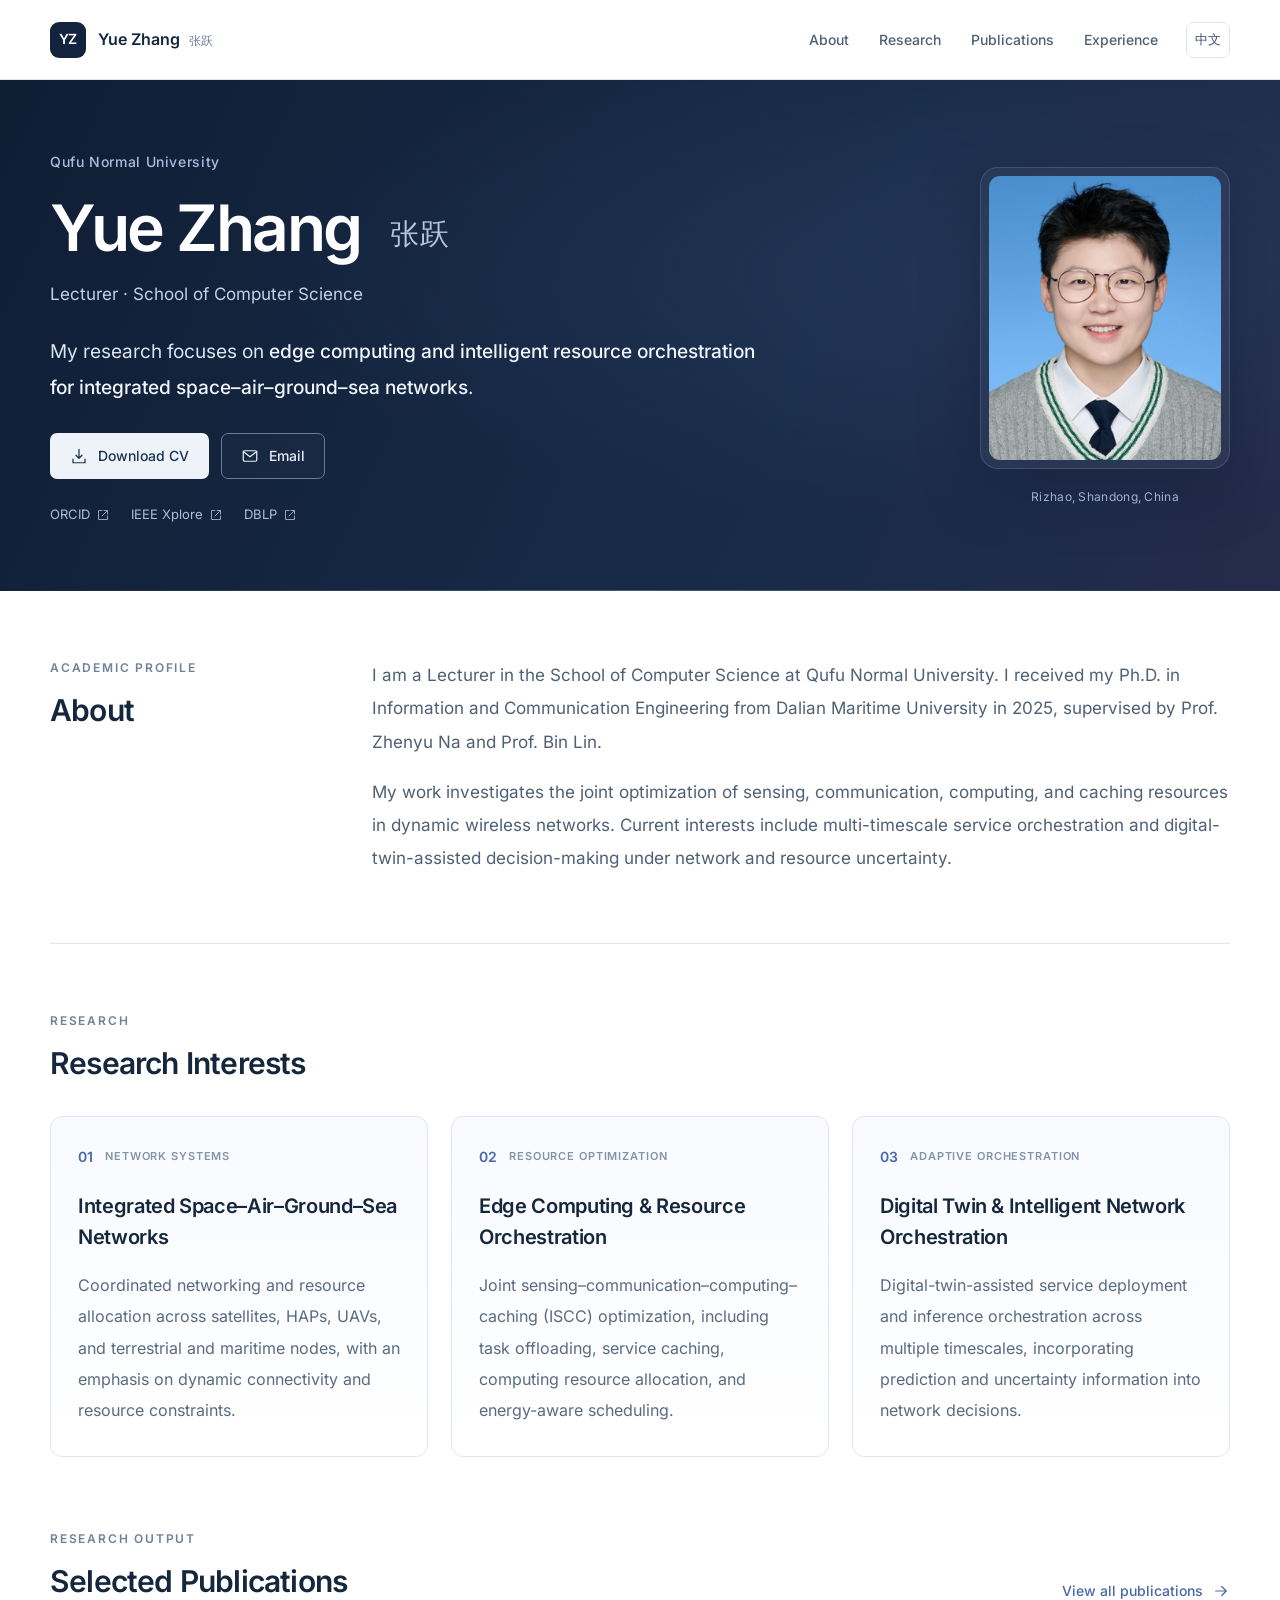
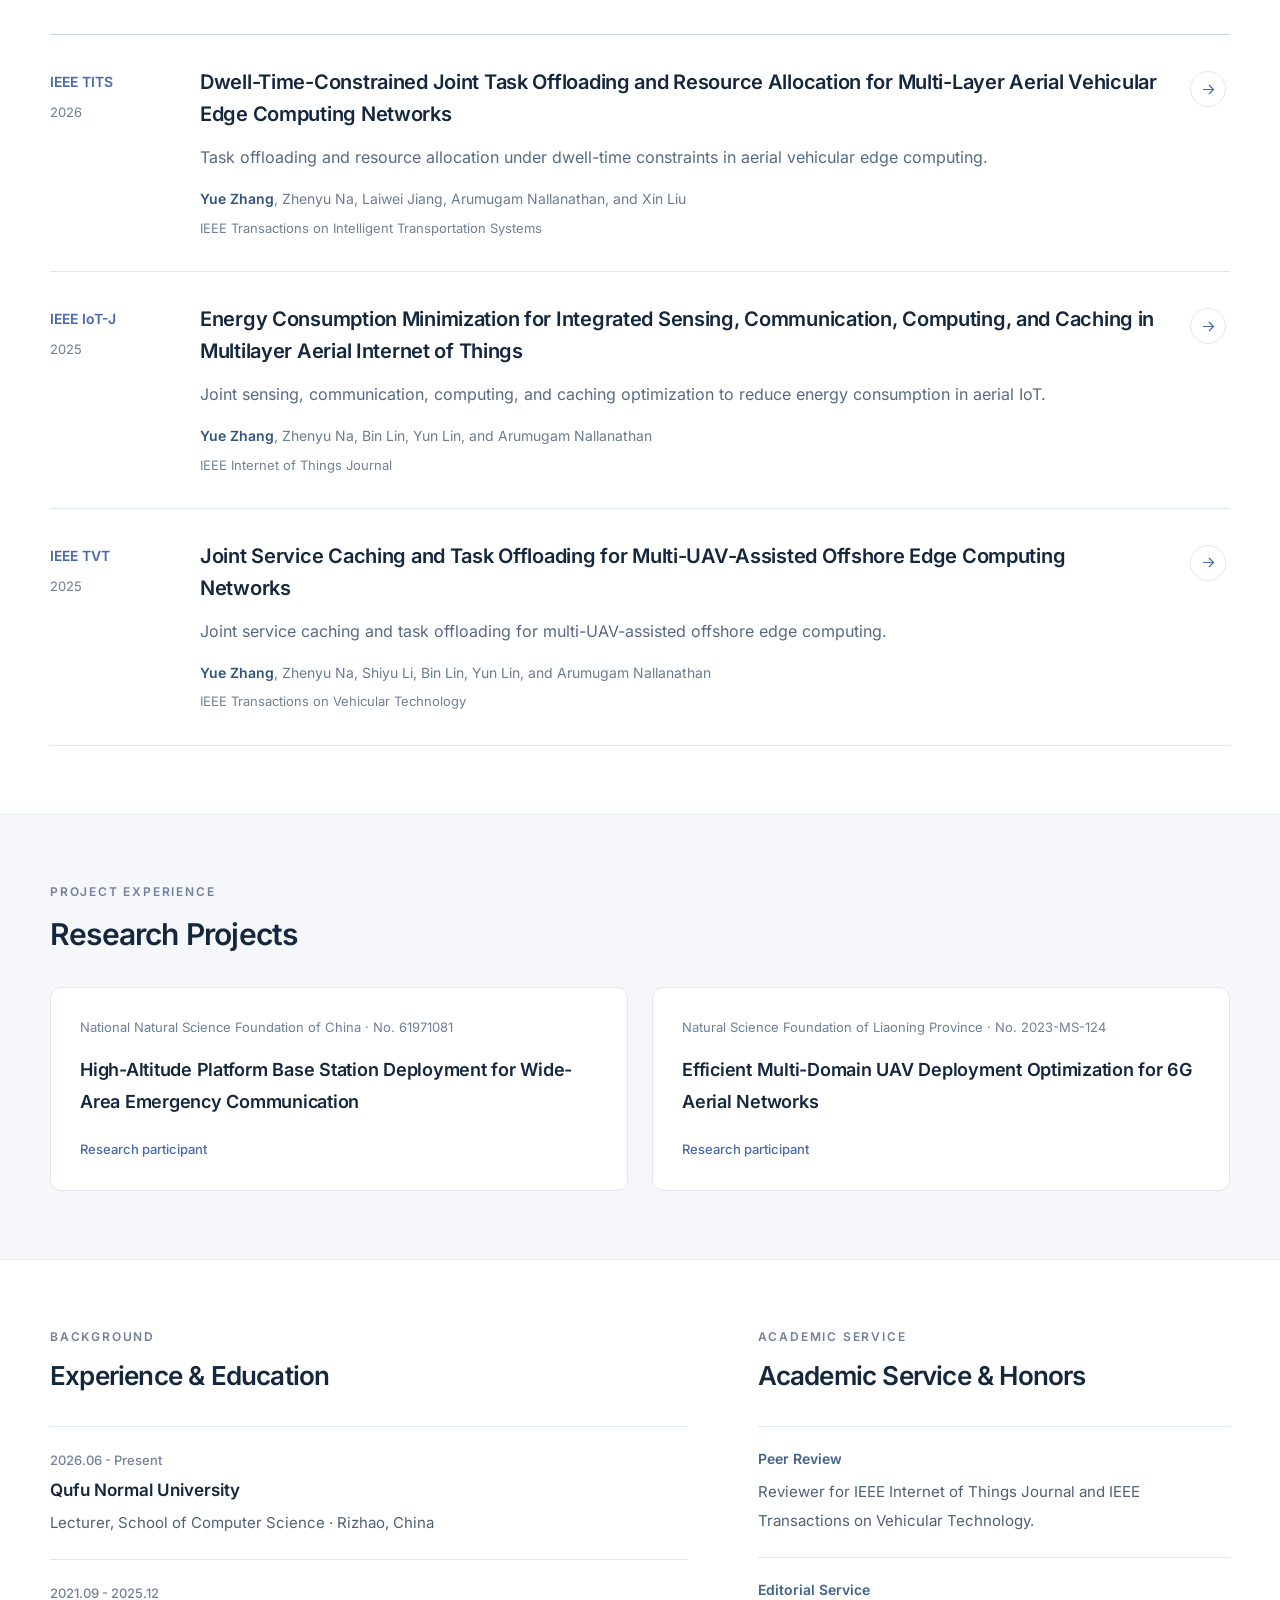
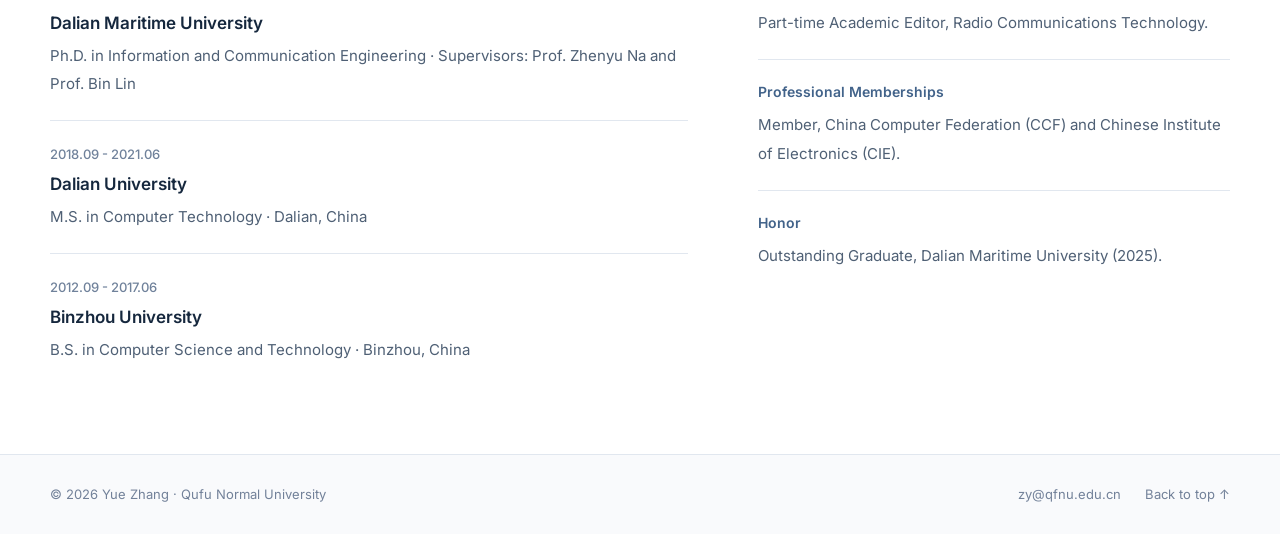
==== commit c736aad4: "Add files via upload" ====
--- a/index.html
+++ b/index.html
@@ -1,353 +1,5 @@
-<!DOCTYPE html>
-
-<html lang="en">
-<head>
-<meta charset="utf-8"/>
-<meta content="width=device-width, initial-scale=1" name="viewport"/>
-<meta content="#ffffff" name="theme-color"/>
-<meta content="Yue Zhang is a Lecturer at Qufu Normal University. Her research focuses on intelligent resource orchestration for wireless edge networks, UAV/HAP-assisted networking, integrated space-air-ground-sea networks, maritime edge computing, and digital-twin-enabled multi-timescale optimization." name="description"/>
-<meta content="Yue Zhang, Qufu Normal University, edge intelligence, mobile edge computing, MEC, resource orchestration, UAV, HAP, integrated space-air-ground-sea networks, maritime IoT, digital twin" name="keywords"/>
-<meta content="Yue Zhang | Qufu Normal University | Edge Intelligence &amp; MEC" property="og:title"/>
-<meta content="Lecturer at Qufu Normal University working on intelligent resource orchestration for wireless edge networks, integrated aerial/maritime networks, and digital-twin-assisted edge intelligence." property="og:description"/>
-<meta content="website" property="og:type"/>
-<meta content="https://Leon1995-ai.github.io/assets/profile.jpg" property="og:image"/>
-<link href="assets/profile.jpg" rel="icon"/>
-<link href="academic-v5.css?v=20260913-1" rel="stylesheet"/>
-<title>Yue Zhang | Qufu Normal University | Edge Intelligence &amp; MEC</title>
-<script type="application/ld+json">
-{
-  "@context": "https://schema.org",
-  "@type": "Person",
-  "name": "Yue Zhang",
-  "alternateName": "张跃",
-  "url": "https://Leon1995-ai.github.io/",
-  "image": "https://Leon1995-ai.github.io/assets/profile.jpg",
-  "jobTitle": "Lecturer",
-  "affiliation": {
-    "@type": "CollegeOrUniversity",
-    "name": "Qufu Normal University"
-  },
-  "alumniOf": {
-    "@type": "CollegeOrUniversity",
-    "name": "Dalian Maritime University"
-  },
-  "email": "mailto:zy@qfnu.edu.cn",
-  "sameAs": [
-    "https://orcid.org/0000-0002-8263-3682",
-    "https://ieeexplore.ieee.org/author/37089993164",
-    "https://dblp.org/pid/47/722-70",
-    "https://github.com/Leon1995-ai"
-  ],
-  "knowsAbout": [
-    "Edge intelligence",
-    "Mobile edge computing",
-    "Wireless resource orchestration",
-    "Integrated space-air-ground-sea networks",
-    "UAV/HAP-assisted networking",
-    "Digital twins",
-    "Maritime IoT"
-  ]
-}
-</script>
-<link href="./" hreflang="en" rel="alternate"/><link href="zh/" hreflang="zh-CN" rel="alternate"/><link href="https://Leon1995-ai.github.io/" rel="canonical"/><meta content="https://Leon1995-ai.github.io/" property="og:url"/><meta content="Portrait of Yue Zhang" property="og:image:alt"/><meta content="en_US" property="og:locale"/><meta content="zh_CN" property="og:locale:alternate"/><meta content="summary" name="twitter:card"/><meta content="https://Leon1995-ai.github.io/assets/profile.jpg" name="twitter:image"/></head>
-<body>
-<header class="site-header">
-<div class="header-inner">
-<a class="brand" href="#top">Yue Zhang <span>张跃</span></a>
-<nav aria-label="Primary navigation" class="nav">
-<a href="#about">About</a>
-<a href="#research">Research</a>
-<a href="#publications">Publications</a>
-<a href="#projects">Projects</a>
-<a href="#experience">Experience</a>
-<a aria-label="切换到中文" class="lang-switch" href="zh/">中文</a></nav>
-<button aria-expanded="false" aria-label="Open navigation" class="menu-button" id="menuButton">
-<span></span><span></span><span></span>
-</button>
-</div>
-<nav aria-label="Mobile navigation" class="mobile-nav" id="mobileNav">
-<a href="#about">About</a>
-<a href="#research">Research</a>
-<a href="#publications">Publications</a>
-<a href="#projects">Projects</a>
-<a href="#experience">Experience</a>
-<a aria-label="切换到中文" class="lang-switch" href="zh/">中文</a></nav>
-</header>
-<main id="top">
-<section class="hero section-shell">
-<div class="hero-profile">
-<img alt="Portrait of Yue Zhang" class="portrait" src="assets/profile.jpg"/>
-<div class="hero-main">
-<h1>Yue Zhang <span class="zh-name">张跃</span></h1>
-<p class="role">Lecturer, School of Computer Science</p>
-<p class="institution">Qufu Normal University · Rizhao, Shandong, China</p>
-<p class="intro">My research focuses on <strong>intelligent resource orchestration for wireless edge networks</strong>, with particular interests in UAV/HAP-assisted networking, integrated space–air–ground–sea networks, maritime edge computing, and digital-twin-enabled multi-timescale optimization.</p>
-<div class="link-row"><a class="link-button primary" href="mailto:zy@qfnu.edu.cn">Email</a><a class="link-button" href="https://orcid.org/0000-0002-8263-3682" rel="noreferrer" target="_blank">ORCID</a><a class="link-button" href="https://ieeexplore.ieee.org/author/37089993164" rel="noreferrer" target="_blank">IEEE Xplore</a><a class="link-button" href="https://dblp.org/pid/47/722-70" rel="noreferrer" target="_blank">DBLP</a><a class="link-button" href="assets/Yue_Zhang_CV.pdf" rel="noreferrer" target="_blank">CV</a></div>
-</div>
-</div>
-<div aria-label="Academic summary" class="metrics">
-<div class="metric"><strong>15</strong><span>Published Papers</span></div>
-<div class="metric"><strong>9</strong><span>First-Author Papers</span></div>
-<div class="metric"><strong>8</strong><span>First-Author Journal Articles</span></div>
-<div class="metric"><strong>IEEE</strong><span>IoT-J · TVT Reviewer</span></div>
-</div>
-</section>
-<div class="page-grid section-shell">
-<aside class="side-rail">
-<section class="side-block">
-<h2>Research Interests</h2>
-<div class="interest-list"><span>Edge Intelligence &amp; MEC</span><span>Wireless Resource Orchestration</span><span>Integrated Space–Air–Ground–Sea Networks</span><span>UAV / HAP-Assisted Networking</span><span>Digital Twins &amp; Multi-Timescale Optimization</span><span>Maritime / Island IoT</span></div>
-</section>
-<section class="side-block academic-service"><h2>Academic Service</h2><div class="academic-service-list"><p><span class="service-kicker">Reviewer</span><strong>IEEE Internet of Things Journal</strong></p><p><span class="service-kicker">Reviewer</span><strong>IEEE Transactions on Vehicular Technology</strong></p><p><span class="service-kicker">Academic Editor</span><strong>Radio Communications Technology</strong></p><p><span class="service-kicker">Member</span><strong>CCF · Chinese Institute of Electronics</strong></p></div></section>
-</aside>
-<div class="content">
-<section class="content-section" id="about">
-<div class="section-title-row">
-<p class="section-index">01</p>
-<h2>About</h2>
-</div>
-<div class="prose"><p>I am a Lecturer in the School of Computer Science at Qufu Normal University. I received the Ph.D. degree in Information and Communication Engineering from Dalian Maritime University in 2025, under the supervision of Prof. Zhenyu Na and Prof. Bin Lin.</p><p>My research investigates the joint orchestration of communication, computing, caching, and energy resources in infrastructure- and resource-constrained networks. Current work emphasizes prediction- and uncertainty-aware multi-timescale orchestration, digital-twin-assisted edge intelligence, and resilient edge computing.</p></div>
-</section>
-<section class="content-section" id="research">
-<div class="section-title-row">
-<p class="section-index">02</p>
-<h2>Research</h2>
-</div>
-<div class="research-grid">
-<article>
-<span class="research-label">Integrated Networks</span>
-<h3>Integrated Space–Air–Ground–Sea Networks</h3>
-<p>Resource allocation and service orchestration across satellites, HAPs, UAVs, terrestrial edge nodes, and maritime IoT.</p>
-</article>
-<article>
-<span class="research-label">Resource Orchestration</span>
-<h3>Edge Computing &amp; Resource Orchestration</h3>
-<p>Joint communication–computing–caching optimization, task offloading, service caching, and computation resource allocation.</p>
-</article>
-<article>
-<span class="research-label">Resilient Computing</span>
-<h3>Energy-Aware &amp; Resilient Edge Computing</h3>
-<p>Renewable-powered edge computing, energy–task co-scheduling, service continuity, and robust decisions under resource uncertainty.</p>
-</article>
-<article>
-<span class="research-label">Digital Twin</span>
-<h3>Digital-Twin-Assisted Multi-Timescale Orchestration</h3>
-<p>Prediction-aware service deployment, inference orchestration, and cross-timescale decision-making under network uncertainty.</p>
-</article>
-</div>
-</section>
-<section class="content-section" id="publications">
-<div class="section-title-row publications-heading">
-<div>
-<p class="section-index">03</p>
-<h2>Publications</h2>
-</div>
-</div>
-<div aria-label="Publication filters" class="pub-toolbar" role="group">
-<button class="filter active" data-filter="all">All</button>
-<button class="filter" data-filter="journal">Journal</button>
-<button class="filter" data-filter="conference">Conference</button>
-<button class="filter" data-filter="review">Manuscripts</button>
-</div>
-<div class="pub-group" data-group="journal">
-<h3 class="pub-group-title">Journal Articles</h3>
-<ol class="publication-list">
-<li class="publication" data-type="journal">
-<div class="pub-year">2026</div>
-<div class="pub-body">
-<h4>Dwell-Time-Constrained Joint Task Offloading and Resource Allocation for Multi-Layer Aerial Vehicular Edge Computing Networks</h4>
-<p class="authors"><strong>Yue Zhang</strong>, Zhenyu Na, Laiwei Jiang, Arumugam Nallanathan, and Xin Liu</p>
-<p class="venue"><em>IEEE Transactions on Intelligent Transportation Systems</em>, vol. 27, no. 7, pp. 7805-7819, 2026.</p>
-<a class="doi" href="https://doi.org/10.1109/TITS.2026.3692669" rel="noreferrer" target="_blank">DOI</a>
-</div>
-</li>
-<li class="publication" data-type="journal">
-<div class="pub-year">2026</div>
-<div class="pub-body">
-<h4>Multi-UAV Energy Consumption Minimization for Multilayer Aerial Wireless-Powered MEC: An Online Stochastic Optimization Approach</h4>
-<p class="authors">Jialiang Yin, Zhenyu Na, <strong>Yue Zhang</strong>, Bin Lin, and Yun Lin</p>
-<p class="venue"><em>IEEE Internet of Things Journal</em>, vol. 13, no. 14, pp. 31707-31720, 2026.</p>
-<a class="doi" href="https://doi.org/10.1109/JIOT.2026.3687753" rel="noreferrer" target="_blank">DOI</a>
-</div>
-</li>
-<li class="publication" data-type="journal">
-<div class="pub-year">2025</div>
-<div class="pub-body">
-<h4>Energy Consumption Minimization for Integrated Sensing, Communication, Computing, and Caching in Multilayer Aerial Internet of Things</h4>
-<p class="authors"><strong>Yue Zhang</strong>, Zhenyu Na, Bin Lin, Yun Lin, and Arumugam Nallanathan</p>
-<p class="venue"><em>IEEE Internet of Things Journal</em>, vol. 12, no. 22, pp. 47787-47803, 2025.</p>
-<a class="doi" href="https://doi.org/10.1109/JIOT.2025.3602793" rel="noreferrer" target="_blank">DOI</a>
-</div>
-</li>
-<li class="publication" data-type="journal">
-<div class="pub-year">2025</div>
-<div class="pub-body">
-<h4>Joint Service Caching and Task Offloading for Multi-UAV-Assisted Offshore Edge Computing Networks</h4>
-<p class="authors"><strong>Yue Zhang</strong>, Zhenyu Na, Shiyu Li, Bin Lin, Yun Lin, and Arumugam Nallanathan</p>
-<p class="venue"><em>IEEE Transactions on Vehicular Technology</em>, vol. 74, no. 12, pp. 19667-19680, 2025.</p>
-<a class="doi" href="https://doi.org/10.1109/TVT.2025.3589880" rel="noreferrer" target="_blank">DOI</a>
-</div>
-</li>
-<li class="publication" data-type="journal">
-<div class="pub-year">2025</div>
-<div class="pub-body">
-<h4>One Friendly UAV Against Multiple Mobile Eves in HAP Networks: A Novel Physical Layer Secure Communication Scheme</h4>
-<p class="authors"><strong>Yue Zhang</strong>, Zhenyu Na, Weidang Lu, and Chenglan Ji</p>
-<p class="venue"><em>IEEE Transactions on Vehicular Technology</em>, vol. 74, no. 1, pp. 1352-1364, 2025.</p>
-<a class="doi" href="https://doi.org/10.1109/TVT.2024.3451508" rel="noreferrer" target="_blank">DOI</a>
-</div>
-</li>
-<li class="publication" data-type="journal">
-<div class="pub-year">2025</div>
-<div class="pub-body">
-<h4>Secure Task Offloading for Multi-Layer Aerial-Offshore MEC Networks With Imperfect Eavesdropper Information</h4>
-<p class="authors"><strong>Yue Zhang</strong>, Zhenyu Na, Xueqi Du, Yun Lin, and Bin Lin</p>
-<p class="venue"><em>IEEE Wireless Communications Letters</em>, vol. 14, no. 11, pp. 3814-3818, 2025.</p>
-<a class="doi" href="https://doi.org/10.1109/LWC.2025.3606579" rel="noreferrer" target="_blank">DOI</a>
-</div>
-</li>
-<li class="publication" data-type="journal">
-<div class="pub-year">2025</div>
-<div class="pub-body">
-<h4>Joint Service Caching, Computation Offloading and Resource Allocation for Dual-Layer Aerial Internet of Things</h4>
-<p class="authors"><strong>Yue Zhang</strong>, Zhenyu Na, Zihao Wen, Arumugam Nallanathan, and Weidang Lu</p>
-<p class="venue"><em>Computer Networks</em>, vol. 257, Art. no. 110974, 2025.</p>
-<a class="doi" href="https://doi.org/10.1016/j.comnet.2024.110974" rel="noreferrer" target="_blank">DOI</a>
-</div>
-</li>
-<li class="publication" data-type="journal">
-<div class="pub-year">2025</div>
-<div class="pub-body">
-<h4>Collaborative Task Offloading for LEO Satellite Internet of Things: A Novel Computing Coordinate Graph-Based Approach</h4>
-<p class="authors">Xueqi Du, Zhenyu Na, Ningtao Zhang, <strong>Yue Zhang</strong>, Min Jia, and Zihe Gao</p>
-<p class="venue"><em>IEEE Systems Journal</em>, vol. 19, no. 3, pp. 848-859, 2025.</p>
-<a class="doi" href="https://doi.org/10.1109/JSYST.2025.3571386" rel="noreferrer" target="_blank">DOI</a>
-</div>
-</li>
-<li class="publication" data-type="journal">
-<div class="pub-year">2025</div>
-<div class="pub-body">
-<h4>Computation Offloading Optimization for Multi-Layer Aerial Internet of Things Based on Deep Recurrent Q-Network</h4>
-<p class="authors"><strong>Yue Zhang</strong>, Zhenyu Na, Hanhan Ren, Xueqi Du, and Lizhe Liu</p>
-<p class="venue"><em>Radio Communications Technology</em>, pp. 1-9, 2025. <span class="muted">(in Chinese)</span></p>
-</div>
-</li>
-<li class="publication" data-type="journal">
-<div class="pub-year">2024</div>
-<div class="pub-body">
-<h4>Energy Efficiency Optimization for RIS-Assisted Uplink-NOMA UAV Network</h4>
-<p class="authors">Zihao Wen, Zhenyu Na, and <strong>Yue Zhang</strong></p>
-<p class="venue"><em>IEEE Wireless Communications Letters</em>, vol. 13, no. 6, pp. 1640-1644, 2024.</p>
-<a class="doi" href="https://doi.org/10.1109/LWC.2024.3384676" rel="noreferrer" target="_blank">DOI</a>
-</div>
-</li>
-<li class="publication" data-type="journal">
-<div class="pub-year">2024</div>
-<div class="pub-body">
-<h4>Joint Power Allocation and Deployment Optimization for HAP-Assisted NOMA-MEC System</h4>
-<p class="authors"><strong>Yue Zhang</strong>, Zhenyu Na, Yi Wang, and Chenglan Ji</p>
-<p class="venue"><em>Wireless Networks</em>, vol. 30, no. 6, pp. 5007-5019, 2024.</p>
-<a class="doi" href="https://doi.org/10.1007/s11276-022-03201-8" rel="noreferrer" target="_blank">DOI</a>
-</div>
-</li>
-<li class="publication" data-type="journal">
-<div class="pub-year">2023</div>
-<div class="pub-body">
-<h4>Multi-UAV-Assisted Covert Communications for Secure Content Delivery in Internet of Things</h4>
-<p class="authors">Ye Liu, Zhenyu Na, <strong>Yue Zhang</strong>, Xiaofei Qin, and Bin Lin</p>
-<p class="venue"><em>Computer Communications</em>, vol. 210, pp. 138-146, 2023.</p>
-<a class="doi" href="https://doi.org/10.1016/j.comcom.2023.08.006" rel="noreferrer" target="_blank">DOI</a>
-</div>
-</li>
-</ol>
-</div>
-<div class="pub-group" data-group="conference">
-<h3 class="pub-group-title">Conference Papers</h3>
-<ol class="publication-list">
-<li class="publication" data-type="conference">
-<div class="pub-year">2024</div>
-<div class="pub-body">
-<h4>Latency Minimization for C-NOMA Based Multi-UAV MEC Systems</h4>
-<p class="authors">Jinyu Zhang, Zhenyu Na, <strong>Yue Zhang</strong>, and Shiyu Li</p>
-<p class="venue"><em>Proc. IEEE 24th International Conference on Communication Technology (ICCT)</em>, Chengdu, China, pp. 1224-1228, 2024.</p>
-<a class="doi" href="https://doi.org/10.1109/ICCT62411.2024.10946569" rel="noreferrer" target="_blank">DOI</a>
-</div>
-</li>
-<li class="publication" data-type="conference">
-<div class="pub-year">2024</div>
-<div class="pub-body">
-<h4>Latency Minimization of Multi-Layer Aerial Networks for Maritime Collaborative Mobile Edge Computing</h4>
-<p class="authors">Shiyu Li, Zhenyu Na, <strong>Yue Zhang</strong>, and Jinyu Zhang</p>
-<p class="venue"><em>Proc. IEEE 24th International Conference on Communication Technology (ICCT)</em>, Chengdu, China, pp. 202-206, 2024.</p>
-<a class="doi" href="https://doi.org/10.1109/ICCT62411.2024.10946538" rel="noreferrer" target="_blank">DOI</a>
-</div>
-</li>
-<li class="publication" data-type="conference">
-<div class="pub-year">2023</div>
-<div class="pub-body">
-<h4>Wireless-Powered UAV-Assisted MEC: Joint Resource Allocation and Trajectory Optimization</h4>
-<p class="authors"><strong>Yue Zhang</strong>, Zhenyu Na, Hanhan Ren, and Bin Lin</p>
-<p class="venue"><em>Proc. IEEE/CIC International Conference on Communications in China (ICCC)</em>, Dalian, China, pp. 1-6, 2023. <span class="muted">(Oral presentation)</span></p>
-<a class="doi" href="https://doi.org/10.1109/ICCC57788.2023.10233436" rel="noreferrer" target="_blank">DOI</a>
-</div>
-</li>
-</ol>
-</div>
-<div class="pub-group" data-group="review">
-<h3 class="pub-group-title">Manuscripts Under Review</h3>
-<ol class="publication-list review-list">
-<li class="publication" data-type="review">
-<div class="pub-year">2026</div>
-<div class="pub-body">
-<h4>Digital-Twin-Assisted Multi-Timescale AI Service Deployment and Inference Orchestration for Industrial Edge Networks</h4>
-<p class="authors"><strong>Yue Zhang</strong>, Ze Wei, Zhenyu Na, and Bin Lin</p>
-<p class="venue"><em>IEEE Transactions on Services Computing</em>, under review.</p>
-</div>
-</li>
-<li class="publication" data-type="review">
-<div class="pub-year">2026</div>
-<div class="pub-body">
-<h4>Survivability-Oriented Task Offloading and Energy Scheduling for Tidal-Powered Island IoT</h4>
-<p class="authors">Ze Wei, <strong>Yue Zhang†</strong>, Rongxi He, and Bin Lin</p>
-<p class="venue"><em>IEEE Communications Letters</em>, under review.</p>
-</div>
-</li>
-<li class="publication" data-type="review">
-<div class="pub-year">2026</div>
-<div class="pub-body">
-<h4>Forecast-Aided Resilience Scheduling for Tidal-Powered Consumer IoT With Energy-Aware Base-Station Edge Cooperation</h4>
-<p class="authors">Ze Wei, <strong>Yue Zhang†</strong>, Rongxi He, and Bin Lin</p>
-<p class="venue"><em>IEEE Transactions on Consumer Electronics</em>, under review.</p>
-</div>
-</li>
-</ol>
-<p class="footnote">† Corresponding author.</p>
-</div>
-</section>
-<section class="content-section" id="projects">
-<div class="section-title-row">
-<p class="section-index">04</p>
-<h2>Research Projects</h2>
-</div>
-<div class="project-list">
-<article class="project-card">
-<div class="project-meta">National Natural Science Foundation of China · No. 61971081</div>
-<h3>High-Altitude Platform Base Station Deployment for Wide-Area Emergency Communication</h3>
-<p><strong>Role:</strong> Research Participant</p>
-</article>
-<article class="project-card">
-<div class="project-meta">Natural Science Foundation of Liaoning Province · No. 2023-MS-124</div>
-<h3>Efficient Multi-Domain UAV Deployment Optimization for 6G Aerial Networks</h3>
-<p><strong>Role:</strong> Research Participant</p>
-</article>
-</div>
-</section>
-<section class="content-section" id="experience">
-<div class="section-title-row">
-<p class="section-index">05</p>
-<h2>Experience &amp; Education</h2>
-</div>
-<div class="timeline">
+<!doctype html>
+<html lang="en"><head><meta charset="utf-8"><meta name="viewport" content="width=device-width,initial-scale=1"><meta name="theme-color" content="#12233d"><title>Yue Zhang | Qufu Normal University</title><meta name="description" content="My research focuses on edge computing and intelligent resource orchestration for integrated space–air–ground–sea networks."><link rel="canonical" href="https://Leon1995-ai.github.io/"><link rel="alternate" hreflang="en" href="https://Leon1995-ai.github.io/"><link rel="alternate" hreflang="zh-CN" href="https://Leon1995-ai.github.io/zh/"><link rel="icon" href="assets/favicon.svg" type="image/svg+xml"><link rel="stylesheet" href="academic-v7.css"><meta property="og:title" content="Yue Zhang | Qufu Normal University"><meta property="og:description" content="My research focuses on edge computing and intelligent resource orchestration for integrated space–air–ground–sea networks."><meta property="og:type" content="website"><meta property="og:url" content="https://Leon1995-ai.github.io/"><meta property="og:image" content="https://Leon1995-ai.github.io/assets/profile.jpg"><meta property="og:image:alt" content="Portrait of Yue Zhang"><meta property="og:locale" content="en_US"><meta name="twitter:card" content="summary"><meta name="twitter:image" content="https://Leon1995-ai.github.io/assets/profile.jpg"><script type="application/ld+json">{"@context": "https://schema.org", "@type": "Person", "name": "Yue Zhang", "alternateName": "张跃", "url": "https://Leon1995-ai.github.io/", "image": "https://Leon1995-ai.github.io/assets/profile.jpg", "jobTitle": "Lecturer", "affiliation": {"@type": "CollegeOrUniversity", "name": "Qufu Normal University"}, "alumniOf": {"@type": "CollegeOrUniversity", "name": "Dalian Maritime University"}, "email": "mailto:zy@qfnu.edu.cn", "sameAs": ["https://orcid.org/0000-0002-8263-3682", "https://ieeexplore.ieee.org/author/37089993164", "https://dblp.org/pid/47/722-70", "https://github.com/Leon1995-ai"], "knowsAbout": ["Integrated space-air-ground-sea networks", "Edge computing", "Resource orchestration", "Integrated sensing-communication-computing-caching (ISCC)", "Digital twins", "Multi-timescale network orchestration", "UAV/HAP-assisted networking"]}</script></head><body class="home-page"><a class="skip-link" href="#main">Skip to content</a><header class="site-header"><div class="header-inner"><a class="brand" href="index.html"><span class="brand-mark" aria-hidden="true">YZ</span><span>Yue Zhang<small>张跃</small></span></a><nav class="desktop-nav" aria-label="Main navigation"><a href="index.html#about">About</a><a href="index.html#research">Research</a><a href="publications.html">Publications</a><a href="index.html#experience">Experience</a></nav><div class="header-tools"><a class="lang-switch" href="zh/index.html" lang="zh-CN" aria-label="切换到中文">中文</a><button type="button" class="menu-button" id="menuButton" aria-controls="mobileNav" aria-label="Open navigation" aria-expanded="false"><span></span><span></span><span></span></button></div></div><nav class="mobile-nav" id="mobileNav" hidden aria-label="Mobile navigation"><a href="index.html#about">About</a><a href="index.html#research">Research</a><a href="publications.html">Publications</a><a href="index.html#experience">Experience</a></nav></header><main id="main"><section class="hero"><div class="shell hero-inner"><div class="hero-copy"><p class="hero-affiliation">Qufu Normal University</p><h1>Yue Zhang <span>张跃</span></h1><p class="hero-role">Lecturer · School of Computer Science</p><p class="hero-intro">My research focuses on <strong>edge computing and intelligent resource orchestration for integrated space–air–ground–sea networks</strong>.</p><div class="hero-actions"><a class="button button-light" href="assets/Yue_Zhang_CV.pdf" target="_blank" rel="noreferrer"><svg viewBox="0 0 24 24" fill="none" stroke="currentColor" stroke-width="1.65" stroke-linecap="round" stroke-linejoin="round" aria-hidden="true"><path d="M12 3v12m-4-4 4 4 4-4M4 16v5h16v-5"/></svg>Download CV</a><a class="button button-outline" href="mailto:zy@qfnu.edu.cn"><svg viewBox="0 0 24 24" fill="none" stroke="currentColor" stroke-width="1.65" stroke-linecap="round" stroke-linejoin="round" aria-hidden="true"><rect x="3" y="5" width="18" height="14" rx="2"/><path d="m3 6 9 7 9-7"/></svg>Email</a></div><div class="profile-links"><a href="https://orcid.org/0000-0002-8263-3682" target="_blank" rel="noreferrer">ORCID <svg viewBox="0 0 24 24" fill="none" stroke="currentColor" stroke-width="1.65" stroke-linecap="round" stroke-linejoin="round" aria-hidden="true"><path d="M14 3h7v7m0-7-11 11M10 3H3v18h18v-7"/></svg></a><a href="https://ieeexplore.ieee.org/author/37089993164" target="_blank" rel="noreferrer">IEEE Xplore <svg viewBox="0 0 24 24" fill="none" stroke="currentColor" stroke-width="1.65" stroke-linecap="round" stroke-linejoin="round" aria-hidden="true"><path d="M14 3h7v7m0-7-11 11M10 3H3v18h18v-7"/></svg></a><a href="https://dblp.org/pid/47/722-70" target="_blank" rel="noreferrer">DBLP <svg viewBox="0 0 24 24" fill="none" stroke="currentColor" stroke-width="1.65" stroke-linecap="round" stroke-linejoin="round" aria-hidden="true"><path d="M14 3h7v7m0-7-11 11M10 3H3v18h18v-7"/></svg></a></div></div><figure class="hero-portrait"><div class="portrait-frame"><img src="assets/profile.jpg" alt="Portrait of Yue Zhang" width="234" height="284" fetchpriority="high"></div><figcaption>Rizhao, Shandong, China</figcaption></figure></div></section><section class="section about-section shell" id="about"><div class="about-heading"><p class="eyebrow">ACADEMIC PROFILE</p><h2>About</h2></div><div class="prose"><p>I am a Lecturer in the School of Computer Science at Qufu Normal University. I received my Ph.D. in Information and Communication Engineering from Dalian Maritime University in 2025, supervised by Prof. Zhenyu Na and Prof. Bin Lin.</p><p>My work investigates the joint optimization of sensing, communication, computing, and caching resources in dynamic wireless networks. Current interests include multi-timescale service orchestration and digital-twin-assisted decision-making under network and resource uncertainty.</p></div></section><section class="section research-section shell" id="research"><div class="section-heading"><div><p class="eyebrow">RESEARCH</p><h2>Research Interests</h2></div></div><div class="research-grid"><article class="research-card"><div class="research-topline"><span class="research-number">01</span><span class="research-label">NETWORK SYSTEMS</span></div><h3>Integrated Space–Air–Ground–Sea Networks</h3><p>Coordinated networking and resource allocation across satellites, HAPs, UAVs, and terrestrial and maritime nodes, with an emphasis on dynamic connectivity and resource constraints.</p></article><article class="research-card"><div class="research-topline"><span class="research-number">02</span><span class="research-label">RESOURCE OPTIMIZATION</span></div><h3>Edge Computing &amp; Resource Orchestration</h3><p>Joint sensing–communication–computing–caching (ISCC) optimization, including task offloading, service caching, computing resource allocation, and energy-aware scheduling.</p></article><article class="research-card"><div class="research-topline"><span class="research-number">03</span><span class="research-label">ADAPTIVE ORCHESTRATION</span></div><h3>Digital Twin &amp; Intelligent Network Orchestration</h3><p>Digital-twin-assisted service deployment and inference orchestration across multiple timescales, incorporating prediction and uncertainty information into network decisions.</p></article></div></section><section class="section selected-section shell" id="publications"><div class="section-heading"><div><p class="eyebrow">RESEARCH OUTPUT</p><h2>Selected Publications</h2></div><a class="text-link" href="publications.html">View all publications <svg viewBox="0 0 24 24" fill="none" stroke="currentColor" stroke-width="1.65" stroke-linecap="round" stroke-linejoin="round" aria-hidden="true"><path d="M5 12h14m-6-6 6 6-6 6"/></svg></a></div><div class="selected-list"><article class="selected-paper"><div class="selected-meta"><span>IEEE TITS</span><span class="selected-year">2026</span></div><div class="selected-body"><h3><a href="https://doi.org/10.1109/TITS.2026.3692669" target="_blank" rel="noreferrer">Dwell-Time-Constrained Joint Task Offloading and Resource Allocation for Multi-Layer Aerial Vehicular Edge Computing Networks</a></h3><p class="selected-summary">Task offloading and resource allocation under dwell-time constraints in aerial vehicular edge computing.</p><p class="authors"><strong>Yue Zhang</strong>, Zhenyu Na, Laiwei Jiang, Arumugam Nallanathan, and Xin Liu</p><p class="selected-venue">IEEE Transactions on Intelligent Transportation Systems</p></div><a class="paper-link" href="publications.html#paper-1" aria-label="Paper details: Dwell-Time-Constrained Joint Task Offloading and Resource Allocation for Multi-Layer Aerial Vehicular Edge Computing Networks"><svg viewBox="0 0 24 24" fill="none" stroke="currentColor" stroke-width="1.65" stroke-linecap="round" stroke-linejoin="round" aria-hidden="true"><path d="M5 12h14m-6-6 6 6-6 6"/></svg></a></article><article class="selected-paper"><div class="selected-meta"><span>IEEE IoT-J</span><span class="selected-year">2025</span></div><div class="selected-body"><h3><a href="https://doi.org/10.1109/JIOT.2025.3602793" target="_blank" rel="noreferrer">Energy Consumption Minimization for Integrated Sensing, Communication, Computing, and Caching in Multilayer Aerial Internet of Things</a></h3><p class="selected-summary">Joint sensing, communication, computing, and caching optimization to reduce energy consumption in aerial IoT.</p><p class="authors"><strong>Yue Zhang</strong>, Zhenyu Na, Bin Lin, Yun Lin, and Arumugam Nallanathan</p><p class="selected-venue">IEEE Internet of Things Journal</p></div><a class="paper-link" href="publications.html#paper-3" aria-label="Paper details: Energy Consumption Minimization for Integrated Sensing, Communication, Computing, and Caching in Multilayer Aerial Internet of Things"><svg viewBox="0 0 24 24" fill="none" stroke="currentColor" stroke-width="1.65" stroke-linecap="round" stroke-linejoin="round" aria-hidden="true"><path d="M5 12h14m-6-6 6 6-6 6"/></svg></a></article><article class="selected-paper"><div class="selected-meta"><span>IEEE TVT</span><span class="selected-year">2025</span></div><div class="selected-body"><h3><a href="https://doi.org/10.1109/TVT.2025.3589880" target="_blank" rel="noreferrer">Joint Service Caching and Task Offloading for Multi-UAV-Assisted Offshore Edge Computing Networks</a></h3><p class="selected-summary">Joint service caching and task offloading for multi-UAV-assisted offshore edge computing.</p><p class="authors"><strong>Yue Zhang</strong>, Zhenyu Na, Shiyu Li, Bin Lin, Yun Lin, and Arumugam Nallanathan</p><p class="selected-venue">IEEE Transactions on Vehicular Technology</p></div><a class="paper-link" href="publications.html#paper-4" aria-label="Paper details: Joint Service Caching and Task Offloading for Multi-UAV-Assisted Offshore Edge Computing Networks"><svg viewBox="0 0 24 24" fill="none" stroke="currentColor" stroke-width="1.65" stroke-linecap="round" stroke-linejoin="round" aria-hidden="true"><path d="M5 12h14m-6-6 6 6-6 6"/></svg></a></article></div></section><div class="project-band"><section class="section shell" id="projects"><div class="section-heading"><div><p class="eyebrow">PROJECT EXPERIENCE</p><h2>Research Projects</h2></div></div><div class="project-grid"><article class="project-card"><p class="project-meta">National Natural Science Foundation of China · No. 61971081</p><h3>High-Altitude Platform Base Station Deployment for Wide-Area Emergency Communication</h3><p class="project-role">Research participant</p></article><article class="project-card"><p class="project-meta">Natural Science Foundation of Liaoning Province · No. 2023-MS-124</p><h3>Efficient Multi-Domain UAV Deployment Optimization for 6G Aerial Networks</h3><p class="project-role">Research participant</p></article></div></section></div><section class="section background-section shell" id="experience"><div><div class="section-heading"><div><p class="eyebrow">BACKGROUND</p><h2>Experience & Education</h2></div></div><div class="timeline">
 <div class="timeline-item">
 <div class="timeline-date">2026.06 - Present</div>
 <div><h3>Qufu Normal University</h3><p>Lecturer, School of Computer Science · Rizhao, China</p></div>
@@ -364,41 +16,16 @@
 <div class="timeline-date">2012.09 - 2017.06</div>
 <div><h3>Binzhou University</h3><p>B.S. in Computer Science and Technology · Binzhou, China</p></div>
 </div>
-</div>
-</section>
-<section class="content-section" id="service">
-<div class="section-title-row">
-<p class="section-index">06</p>
-<h2>Honors &amp; Academic Service</h2>
-</div>
-<div class="service-grid">
-<div class="service-card">
+</div></div><div class="service-column" id="service"><div class="section-heading"><div><p class="eyebrow">ACADEMIC SERVICE</p><h2>Academic Service & Honors</h2></div></div><div class="service-grid"><div class="service-card">
+<h3>Peer Review</h3>
+<p>Reviewer for <em>IEEE Internet of Things Journal</em> and <em>IEEE Transactions on Vehicular Technology</em>.</p>
+</div><div class="service-card">
+<h3>Editorial Service</h3>
+<p>Part-time Academic Editor, <em>Radio Communications Technology</em>.</p>
+</div><div class="service-card">
+<h3>Professional Memberships</h3>
+<p>Member, China Computer Federation (CCF) and Chinese Institute of Electronics (CIE).</p>
+</div><div class="service-card">
 <h3>Honor</h3>
 <p>Outstanding Graduate, Dalian Maritime University (2025).</p>
-</div>
-<div class="service-card">
-<h3>Professional Memberships</h3>
-<p>Member, China Computer Federation (CCF) and Chinese Institute of Electronics (CIE).</p>
-</div>
-<div class="service-card">
-<h3>Editorial Service</h3>
-<p>Part-time Academic Editor, <em>Radio Communications Technology</em>.</p>
-</div>
-<div class="service-card">
-<h3>Peer Review</h3>
-<p>Reviewer for <em>IEEE Internet of Things Journal</em> and <em>IEEE Transactions on Vehicular Technology</em>.</p>
-</div>
-</div>
-</section>
-</div>
-</div>
-</main>
-<footer>
-<div class="section-shell footer-inner">
-<p>© <span id="year"></span> Yue Zhang.</p>
-<a href="#top">Back to top ↑</a>
-</div>
-</footer>
-<script src="academic-v5.js?v=20260913-1"></script>
-</body>
-</html>
+</div></div></div></section></main><footer class="site-footer"><div class="shell footer-inner"><p>© <span id="year">2026</span> Yue Zhang · Qufu Normal University</p><div><a href="mailto:zy@qfnu.edu.cn">zy@qfnu.edu.cn</a><a href="#main">Back to top ↑</a></div></div></footer><script src="academic-v7.js" defer></script></body></html>
--- a/academic-v7.css
+++ b/academic-v7.css
@@ -0,0 +1,19 @@
+@font-face{font-family:Inter;src:url('assets/fonts/Inter-400.ttf') format('truetype');font-weight:400;font-style:normal;font-display:swap}
+@font-face{font-family:Inter;src:url('assets/fonts/Inter-500.ttf') format('truetype');font-weight:500;font-style:normal;font-display:swap}
+@font-face{font-family:Inter;src:url('assets/fonts/Inter-600.ttf') format('truetype');font-weight:600;font-style:normal;font-display:swap}
+@font-face{font-family:Inter;src:url('assets/fonts/Inter-700.ttf') format('truetype');font-weight:700;font-style:normal;font-display:swap}
+:root{color-scheme:light;--ink:#15273d;--body:#4f6075;--muted:#6c7d92;--navy:#12233d;--accent:#4768ac;--line:#e1e7ef;--pale:#f5f7fb;--width:1180px}
+*{box-sizing:border-box}html{scroll-behavior:smooth;scroll-padding-top:100px}body{margin:0;background:#fff;color:var(--body);font-family:Inter,"PingFang SC","Microsoft YaHei",sans-serif;font-size:16px;line-height:1.8;-webkit-font-smoothing:antialiased}h1,h2,h3,h4,p,figure{margin:0}h1,h2,h3,h4{color:var(--ink);line-height:1.4}a{color:inherit;text-decoration:none}a:hover{color:var(--accent)}button{font:inherit}button,a{-webkit-tap-highlight-color:transparent}a:focus-visible,button:focus-visible{outline:3px solid #648ac4;outline-offset:5px;border-radius:3px}svg{width:20px;height:20px;flex-shrink:0}img{display:block;max-width:100%}[hidden]{display:none!important}.shell,.header-inner{width:min(var(--width),calc(100% - 72px));margin-inline:auto}.section{padding-block:68px}.eyebrow{font-size:12px;letter-spacing:.15em;font-weight:600;color:#71819a;line-height:1.5;margin-bottom:12px}.section-heading{display:flex;justify-content:space-between;align-items:end;gap:28px;margin-bottom:32px}.section h2{font-size:30px;font-weight:600;letter-spacing:-.8px}.text-link{display:inline-flex;align-items:center;gap:9px;color:var(--accent);font-size:14px;font-weight:500;line-height:1.6}.text-link:hover{text-decoration:underline;text-underline-offset:5px}.text-link svg{width:18px;height:18px}.skip-link{position:fixed;top:5px;left:5px;background:white;z-index:100;padding:10px;transform:translateY(-150%)}.skip-link:focus{transform:none}
+.site-header{position:sticky;top:0;z-index:30;background:#ffffffed;border-bottom:1px solid var(--line);backdrop-filter:blur(14px)}.header-inner{display:flex;align-items:center;justify-content:space-between;gap:28px;min-height:78px}.brand{display:flex;align-items:center;gap:12px;line-height:1.3;color:var(--ink);font-size:16px;font-weight:600}.brand-mark{display:grid;place-items:center;height:36px;width:36px;background:var(--navy);border-radius:9px;color:white;font-size:14px;letter-spacing:-.7px}.brand small{font-size:12px;color:var(--muted);margin-left:9px;font-weight:400}.desktop-nav{display:flex;align-items:center;gap:30px;margin-left:auto}.desktop-nav a{font-size:14px;line-height:1.5;font-weight:500;padding-block:29px;position:relative}.desktop-nav a[aria-current=page]{color:var(--accent)}.desktop-nav a[aria-current=page]:after{position:absolute;content:"";height:2px;background:var(--accent);bottom:18px;left:0;right:0}.header-tools{display:flex;gap:14px;align-items:center}.lang-switch{display:grid;place-items:center;min-width:44px;min-height:36px;border:1px solid var(--line);border-radius:7px;font-size:13px;font-weight:500;color:#3e5472}.lang-switch:hover{border-color:var(--accent)}.menu-button{display:none;cursor:pointer;width:42px;height:40px;background:#fff;border:1px solid var(--line);border-radius:7px;padding:9px}.menu-button span{display:block;background:var(--ink);height:2px;margin:4px 0}.mobile-nav{padding:12px 24px 20px;background:#fff;border-top:1px solid var(--line)}.mobile-nav a{display:block;padding:9px;font-size:15px}
+.hero{background:radial-gradient(ellipse at 82% 38%,#32456966,transparent 55%),linear-gradient(115deg,#101e34,#172b49 62%,#252b4b);color:#dce5f1;position:relative;overflow:hidden}.hero:after{content:"";position:absolute;inset:auto 0 0;height:1px;background:linear-gradient(90deg,transparent,#8facce66,transparent)}.hero-inner{display:grid;grid-template-columns:minmax(0,1fr) 260px;gap:95px;align-items:center;padding-block:69px 65px;position:relative}.hero-copy{max-width:790px}.hero-affiliation{font-size:14px;letter-spacing:.045em;color:#a9bfde;font-weight:500;margin-bottom:17px}.hero h1{font-size:64px;line-height:1.15;font-weight:600;letter-spacing:-2.5px;color:#fff;margin-bottom:15px}.hero h1 span{font-size:29px;letter-spacing:1px;font-weight:400;color:#b3c4db;margin-left:16px;display:inline-block;vertical-align:middle}.hero-role{color:#c4d2e5;font-size:17px;line-height:1.7}.hero-intro{font-size:19px;line-height:1.9;max-width:710px;color:#dce5f2;margin-top:25px}.hero-intro strong{font-weight:500;color:#f0f5fc}.hero-actions{display:flex;flex-wrap:wrap;gap:12px;margin-top:27px}.button{display:inline-flex;align-items:center;justify-content:center;gap:10px;min-height:46px;padding:10px 19px;border-radius:7px;font-size:14px;font-weight:500;line-height:1.5;border:1px solid transparent;transition:background-color .15s ease,border-color .15s ease}.button-light{background:#eef3fa;color:#193352}.button-light:hover{color:#142b46;background:white}.button-outline{color:#e5eef9;border-color:#667c9b;background:#ffffff05}.button-outline:hover{color:white;border-color:#bdd2ee;background:#ffffff09}.button svg{width:18px;height:18px}.profile-links{display:flex;flex-wrap:wrap;gap:22px;margin-top:24px}.profile-links a{display:flex;align-items:center;gap:7px;font-size:13px;color:#aebed4}.profile-links a:hover{color:white}.profile-links svg{width:12px;height:12px}.hero-portrait{margin:0;justify-self:end;width:250px}.portrait-frame{padding:8px;background:#ffffff0b;border:1px solid #7c90b147;border-radius:18px;box-shadow:0 22px 60px #070f2044}.portrait-frame img{width:234px;height:284px;object-fit:cover;object-position:center 23%;border-radius:11px}.hero-portrait figcaption{font-size:12px;color:#9eb2cf;text-align:center;margin-top:17px;letter-spacing:.025em}
+.about-section{display:grid;grid-template-columns:260px minmax(0,1fr);gap:62px;border-bottom:1px solid var(--line)}.prose p{font-size:17px;line-height:1.95}.prose p+p{margin-top:17px}.research-section{padding-bottom:73px}.research-grid{display:grid;grid-template-columns:repeat(3,minmax(0,1fr));gap:23px}.research-card{padding:27px 27px 30px;border:1px solid var(--line);border-radius:12px;background:linear-gradient(#f8faff,#fff);display:flex;flex-direction:column}.research-topline{display:flex;align-items:center;gap:12px;margin-bottom:22px}.research-number{font-size:14px;color:var(--accent);font-weight:600}.research-label{font-size:11px;font-weight:600;letter-spacing:.08em;color:#8593a7;line-height:1.6}.research-card h3{font-size:20px;line-height:1.55;font-weight:600;letter-spacing:-.35px;margin-bottom:17px}.research-card p{font-size:16px;line-height:1.95;margin-top:auto;color:#5a6b80}.selected-section{padding-top:0}.selected-list{border-top:1px solid #cbd6e4}.selected-paper{display:grid;grid-template-columns:120px minmax(0,1fr) 40px;gap:30px;padding:31px 0;border-bottom:1px solid var(--line);align-items:start}.selected-meta{font-size:14px;font-weight:600;color:var(--accent);display:grid;gap:7px;padding-top:3px}.selected-year{font-weight:400;font-size:13px;color:var(--muted)}.selected-paper h3{font-size:20px;line-height:1.6;font-weight:600;letter-spacing:-.28px}.selected-paper h3 a:hover{text-decoration:underline;text-underline-offset:5px}.selected-summary{font-size:16px;line-height:1.85;margin-top:13px;color:#566b83}.authors{font-size:14px;line-height:1.85;color:#6b7c90;margin-top:13px}.authors strong{color:#32547c;font-weight:600}.selected-venue{font-size:13px;color:#708097;margin-top:5px}.paper-link{height:36px;width:36px;display:grid;place-items:center;border:1px solid var(--line);border-radius:50%;color:var(--accent);margin-top:5px}.paper-link:hover{background:var(--pale);border-color:var(--accent)}.paper-link svg{width:17px;height:17px}
+.project-band{background:var(--pale);border-block:1px solid #e8edf4}.project-grid{display:grid;grid-template-columns:repeat(2,minmax(0,1fr));gap:24px}.project-card{background:#fff;padding:28px 29px;border:1px solid var(--line);border-radius:11px;display:flex;flex-direction:column}.project-meta{font-size:13px;line-height:1.8;color:#6d8099;margin-bottom:15px}.project-card h3{font-size:18px;font-weight:600;line-height:1.75;letter-spacing:-.25px;margin-bottom:21px}.project-role{font-size:13px;font-weight:500;color:var(--accent);margin-top:auto}.background-section{display:grid;grid-template-columns:minmax(0,1.35fr) minmax(0,1fr);gap:70px}.background-section h2{font-size:26px}.timeline-item{padding:22px 0;border-top:1px solid var(--line);display:grid;gap:7px}.timeline-date{font-size:13px;font-weight:500;color:#70829b}.timeline-item h3{font-size:17px;font-weight:600;margin-bottom:6px}.timeline-item p{font-size:15px;line-height:1.85}.service-grid{display:grid}.service-card{padding:22px 0;border-top:1px solid var(--line)}.service-card h3{font-size:14px;font-weight:600;color:#42638a;margin-bottom:8px}.service-card p{font-size:15px;line-height:1.95}.service-card em{font-style:normal}.site-footer{border-top:1px solid var(--line);background:#f9fafc}.footer-inner{padding-block:28px;display:flex;justify-content:space-between;gap:20px;font-size:13px;color:#728199}.footer-inner>div{display:flex;gap:24px}
+.publication-page{background:#fff}.pub-intro{padding-block:62px 35px}.pub-intro h1{font-size:46px;letter-spacing:-1.5px;font-weight:600;margin-bottom:13px}.lead{font-size:17px;color:#63758c}.pub-count{font-size:14px;color:#78879b;margin-top:17px}.pub-layout{display:grid;grid-template-columns:195px minmax(0,1fr);gap:62px;padding-bottom:80px}.pub-side{border-top:1px solid var(--line)}.pub-side-inner{position:sticky;top:100px;padding-top:24px}.side-title{font-size:13px;color:#788a9e;margin-bottom:15px}.pub-toolbar{display:flex;flex-direction:column;gap:8px;margin-bottom:28px}.filter{cursor:pointer;border:1px solid transparent;background:transparent;color:#58708e;text-align:left;border-radius:7px;padding:11px 14px;font-size:14px;font-weight:500;line-height:1.6}.filter:hover{background:#f3f6fa}.filter.active{background:var(--navy);color:#fff}.results-status{font-size:13px;color:#7c8ca1;min-height:24px;margin-bottom:25px}.pub-content{border-top:1px solid var(--line);padding-top:24px;min-width:0}.pub-group{scroll-margin-top:115px}.pub-group h2{font-size:22px;letter-spacing:-.45px;font-weight:600;margin-bottom:8px}.pub-group+.pub-group{margin-top:45px}.publication-list{padding:0;margin:0;list-style:none}.publication{display:grid;grid-template-columns:49px minmax(0,1fr);gap:20px;padding:28px 0;border-bottom:1px solid var(--line);scroll-margin-top:118px}.pub-year{font-size:13px;color:#7890aa;margin-top:4px;font-weight:500}.pub-body h4{font-size:17px;line-height:1.75;font-weight:600;letter-spacing:-.15px}.pub-body h4 a:hover{color:var(--accent);text-decoration:underline;text-underline-offset:4px}.pub-body .authors{font-size:14px;margin-top:10px}.venue{font-size:14px;color:#6c7f96;line-height:1.9;margin-top:6px}.venue em{font-style:normal;color:#4c6683}.doi{display:inline-flex;align-items:center;gap:6px;margin-top:11px;padding:2px 0;color:#4a6b99;font-size:12px;font-weight:600;letter-spacing:.04em}.doi:hover{text-decoration:underline;text-underline-offset:4px}.doi svg{width:11px;height:11px}.submitted-note{font-size:14px;margin:16px 0 4px;color:#7c6b55;padding:12px 16px;background:#faf8f4;border-left:2px solid #b6a17e}.footnote{font-size:13px;margin-top:20px;color:#7b8a9e}.muted{color:#7e8ca0}.publication:target{border-radius:8px;outline:2px solid #d5e1f0;outline-offset:9px;background:#fbfcff}
+html[lang=zh-CN] body{font-family:Inter,"PingFang SC","Microsoft YaHei","Noto Sans CJK SC",sans-serif;line-height:1.85}html[lang=zh-CN] .hero h1{letter-spacing:.08em;font-size:61px}html[lang=zh-CN] .hero h1 span{font-family:Inter,sans-serif;font-size:25px;letter-spacing:-.3px;margin-left:20px}html[lang=zh-CN] .hero-intro{font-size:21px;line-height:2;max-width:660px}html[lang=zh-CN] .hero-copy{max-width:710px}html[lang=zh-CN] .hero-affiliation{font-size:16px;letter-spacing:.1em}html[lang=zh-CN] .hero-inner{padding-block:76px 70px}html[lang=zh-CN] .section h2{letter-spacing:.015em}html[lang=zh-CN] .research-card h3{font-size:21px;line-height:1.65;letter-spacing:0}html[lang=zh-CN] .research-label{font-size:12px;letter-spacing:.08em}html[lang=zh-CN] .research-card p{line-height:2}html[lang=zh-CN] .selected-paper h3{font-family:Inter,"Microsoft YaHei",sans-serif}html[lang=zh-CN] .selected-summary{line-height:1.95}html[lang=zh-CN] .project-card h3{font-size:19px}html[lang=zh-CN] .pub-intro h1{font-size:42px;letter-spacing:.02em}
+@media(min-width:1500px){.hero-inner{padding-block:81px 77px}}
+@media(max-width:1100px){.shell,.header-inner{width:calc(100% - 56px)}.hero-inner{grid-template-columns:minmax(0,1fr) 228px;gap:50px;padding-block:56px}.hero-portrait{width:220px}.portrait-frame img{width:204px;height:256px}.hero h1{font-size:52px}.hero h1 span{font-size:25px;margin-left:8px}.hero-intro{font-size:17px}.hero-role{font-size:16px}.research-grid{gap:17px}.research-card{padding:24px 22px}.research-card h3{font-size:18px}.research-card p{font-size:15px}.research-label{font-size:10px}.about-section{grid-template-columns:205px minmax(0,1fr);gap:36px}.background-section{gap:40px}.desktop-nav{gap:23px}.pub-layout{gap:35px;grid-template-columns:170px minmax(0,1fr)}.section{padding-block:56px}.selected-section{padding-top:0}html[lang=zh-CN] .hero h1{font-size:50px}html[lang=zh-CN] .hero h1 span{font-size:23px}html[lang=zh-CN] .hero-intro{font-size:19px}html[lang=zh-CN] .hero-inner{padding-block:59px}}
+@media(max-width:820px){.header-inner{min-height:69px;gap:15px}.brand small{display:none}.desktop-nav{gap:19px}.desktop-nav a{font-size:13px;padding-block:25px}.hero-inner{grid-template-columns:minmax(0,1fr) 190px;gap:32px;padding-block:47px}.hero-portrait{width:190px}.portrait-frame img{height:215px;width:174px}.hero h1{font-size:44px}.hero h1 span{display:block;font-size:23px;margin:8px 0 0}.hero-intro{font-size:17px;margin-top:20px}.hero-actions{margin-top:22px}.profile-links{gap:15px}.profile-links a{font-size:12px}.hero-portrait figcaption{font-size:11px}.about-section{grid-template-columns:1fr;gap:24px}.research-grid{grid-template-columns:1fr}.research-card{display:grid;grid-template-columns:minmax(0,.9fr) minmax(0,1.1fr);column-gap:28px;row-gap:12px;padding:25px}.research-topline{grid-column:1/-1;margin:0}.research-card h3{font-size:21px;margin:0}.research-card p{font-size:16px;margin:0}.selected-paper{grid-template-columns:96px minmax(0,1fr) 30px;gap:20px}.selected-paper h3{font-size:18px}.paper-link{width:30px;height:30px}.selected-summary{font-size:15px}.project-card{padding:24px}.project-grid{gap:18px}.background-section{grid-template-columns:1fr;gap:50px}.section-heading{gap:20px}.section h2{font-size:28px}.background-section h2{font-size:27px}.service-grid{grid-template-columns:1fr 1fr;gap:0 30px}.pub-intro{padding-top:45px}.pub-layout{grid-template-columns:1fr;gap:0}.pub-side-inner{position:static;padding-top:0}.pub-side{border-top:0}.side-title{display:none}.pub-toolbar{flex-direction:row;flex-wrap:wrap;gap:8px;margin-bottom:20px}.pub-side-inner>.text-link{display:none}.pub-content{padding-top:22px}.publication{grid-template-columns:47px minmax(0,1fr);gap:15px}html[lang=zh-CN] .hero h1{font-size:46px}html[lang=zh-CN] .hero h1 span{font-size:21px;margin:10px 0 0}html[lang=zh-CN] .hero-intro{font-size:18px}html[lang=zh-CN] .hero-inner{padding-block:50px}}
+@media(max-width:620px){html{scroll-padding-top:90px}.shell,.header-inner{width:calc(100% - 36px)}.header-inner{min-height:65px}.desktop-nav{display:none}.header-tools{margin-left:auto;gap:10px}.menu-button{display:block}.brand{font-size:15px;gap:10px}.brand small{display:inline;font-size:11px;margin-left:7px}.brand-mark{width:32px;height:32px;border-radius:8px;font-size:12px}.lang-switch{min-width:38px;min-height:34px;font-size:12px}.hero-inner{grid-template-columns:minmax(0,1fr) 90px;gap:18px;padding-block:35px 38px;align-items:start}.hero-copy{display:contents}.hero-affiliation,.hero h1,.hero-role{grid-column:1}.hero-affiliation{font-size:13px;margin-bottom:13px}.hero h1{font-size:35px;letter-spacing:-1.2px;margin-bottom:14px}.hero h1 span{font-size:21px;margin-top:6px;letter-spacing:.05em}.hero-role{font-size:14px;line-height:1.8}.hero-intro,.hero-actions,.profile-links{grid-column:1/-1}.hero-intro{margin-top:7px;font-size:17px;line-height:1.95}.hero-actions{margin-top:2px;gap:10px}.button{font-size:13px;min-height:44px;padding:10px 16px}.profile-links{margin-top:2px;gap:20px}.hero-portrait{grid-column:2;grid-row:1/4;width:90px;margin-top:4px}.portrait-frame{padding:4px;border-radius:11px;box-shadow:none}.portrait-frame img{width:80px;height:102px;border-radius:7px}.hero-portrait figcaption{display:none}.section{padding-block:43px}.selected-section{padding-top:0}.section h2{font-size:26px}.eyebrow{font-size:11px;letter-spacing:.12em;margin-bottom:9px}.about-section{gap:20px}.prose p{font-size:16px;line-height:1.95}.prose p+p{margin-top:13px}.section-heading{align-items:start;flex-direction:column;gap:14px;margin-bottom:25px}.text-link{font-size:14px}.research-card{display:block;padding:24px}.research-topline{margin-bottom:16px}.research-card h3{font-size:20px;line-height:1.55;margin-bottom:14px}.research-card p{font-size:16px;line-height:1.95}.research-label{font-size:10px}.selected-paper{grid-template-columns:minmax(0,1fr) 30px;gap:13px;padding-block:25px}.selected-meta{grid-column:1;display:flex;gap:15px;align-items:center;font-size:13px;padding:0}.selected-year{font-size:12px}.selected-body{grid-column:1/-1;grid-row:2}.paper-link{grid-column:2;grid-row:1;margin-top:0}.selected-paper h3{font-size:17px;line-height:1.75}.selected-summary{font-size:15px;line-height:1.9}.authors{font-size:13px;line-height:1.9}.selected-venue{font-size:12px;line-height:1.85}.project-grid{grid-template-columns:1fr}.project-card{padding:24px}.project-card h3{font-size:17px;line-height:1.8}.project-meta{font-size:12px}.background-section{gap:42px}.background-section h2{font-size:25px}.timeline-item,.service-card{padding-block:20px}.timeline-date{font-size:13px}.timeline-item h3{font-size:16px}.timeline-item p,.service-card p{font-size:15px;line-height:1.95}.service-grid{grid-template-columns:1fr}.footer-inner{padding-block:23px;flex-direction:column;gap:10px;font-size:12px}.footer-inner>div{justify-content:space-between;gap:15px}.pub-intro{padding-block:34px 26px}.pub-intro h1{font-size:36px;letter-spacing:-1px}.lead{font-size:16px;line-height:1.8}.pub-count{font-size:13px;margin-top:12px}.filter{font-size:13px;padding:10px 11px;background:#f5f7fb}.pub-toolbar{gap:7px}.pub-layout{padding-bottom:45px}.results-status{font-size:12px;margin-bottom:20px}.pub-group h2{font-size:21px}.publication{grid-template-columns:1fr;gap:7px;padding-block:24px}.pub-year{font-size:12px;margin:0}.pub-body h4{font-size:16px;line-height:1.85}.pub-body .authors,.venue{font-size:13px;line-height:1.95}.pub-body .authors{margin-top:9px}.submitted-note{font-size:13px;line-height:1.85}.publication:target{outline-offset:4px}html[lang=zh-CN] .hero-inner{padding-block:36px 38px}html[lang=zh-CN] .hero-affiliation{font-size:14px}html[lang=zh-CN] .hero h1{font-size:39px}html[lang=zh-CN] .hero h1 span{font-size:20px;margin-top:6px}html[lang=zh-CN] .hero-intro{font-size:18px;line-height:2}html[lang=zh-CN] .research-card h3{font-size:20px}html[lang=zh-CN] .pub-intro h1{font-size:34px}}
+@media(max-width:360px){.brand small{display:none}.hero h1{font-size:30px}.hero-inner{grid-template-columns:minmax(0,1fr) 78px;gap:14px}.hero-portrait{width:78px}.portrait-frame img{width:68px;height:88px}.profile-links{gap:13px}.hero-intro{font-size:16px}.shell,.header-inner{width:calc(100% - 30px)}}
+@media(prefers-reduced-motion:reduce){html{scroll-behavior:auto}.button{transition:none}}
+@media print{html{scroll-padding:0}body{font-size:10pt;background:#fff;color:#222}.site-header,.site-footer,.skip-link,.pub-side,.hero-actions,.profile-links,.paper-link{display:none!important}.shell{width:100%}.hero{background:#fff;color:#222}.hero-inner{padding:0 0 20px;gap:25px;grid-template-columns:minmax(0,1fr) 120px}.hero h1,.hero h1 span,.hero-role,.hero-affiliation,.hero-intro,.hero-intro strong{color:#222}.hero h1{font-size:28pt}.hero-intro{font-size:11pt}.hero-portrait{width:120px}.portrait-frame{border:0;box-shadow:none;padding:0}.portrait-frame img{width:120px;height:148px}.hero-portrait figcaption{color:#555}.section{padding:20px 0}.section h2{font-size:17pt}.section-heading{margin-bottom:15px}.research-card,.selected-paper,.project-card,.timeline-item,.service-card,.publication{break-inside:avoid}.prose p,.research-card p{font-size:10pt}.research-card h3{font-size:12pt}.selected-paper h3{font-size:12pt}.selected-summary,.authors,.venue{font-size:9pt}.project-band{background:white}.background-section{gap:30px}.pub-intro{padding:0 0 20px}.pub-layout{display:block;padding:0}.pub-content{padding:15px 0}.pub-group[hidden]{display:block!important}.pub-body h4{font-size:11pt}.publication{padding:13px 0}.pub-body .authors,.venue{font-size:9pt}.results-status{display:none}.pub-group h2{break-after:avoid}}
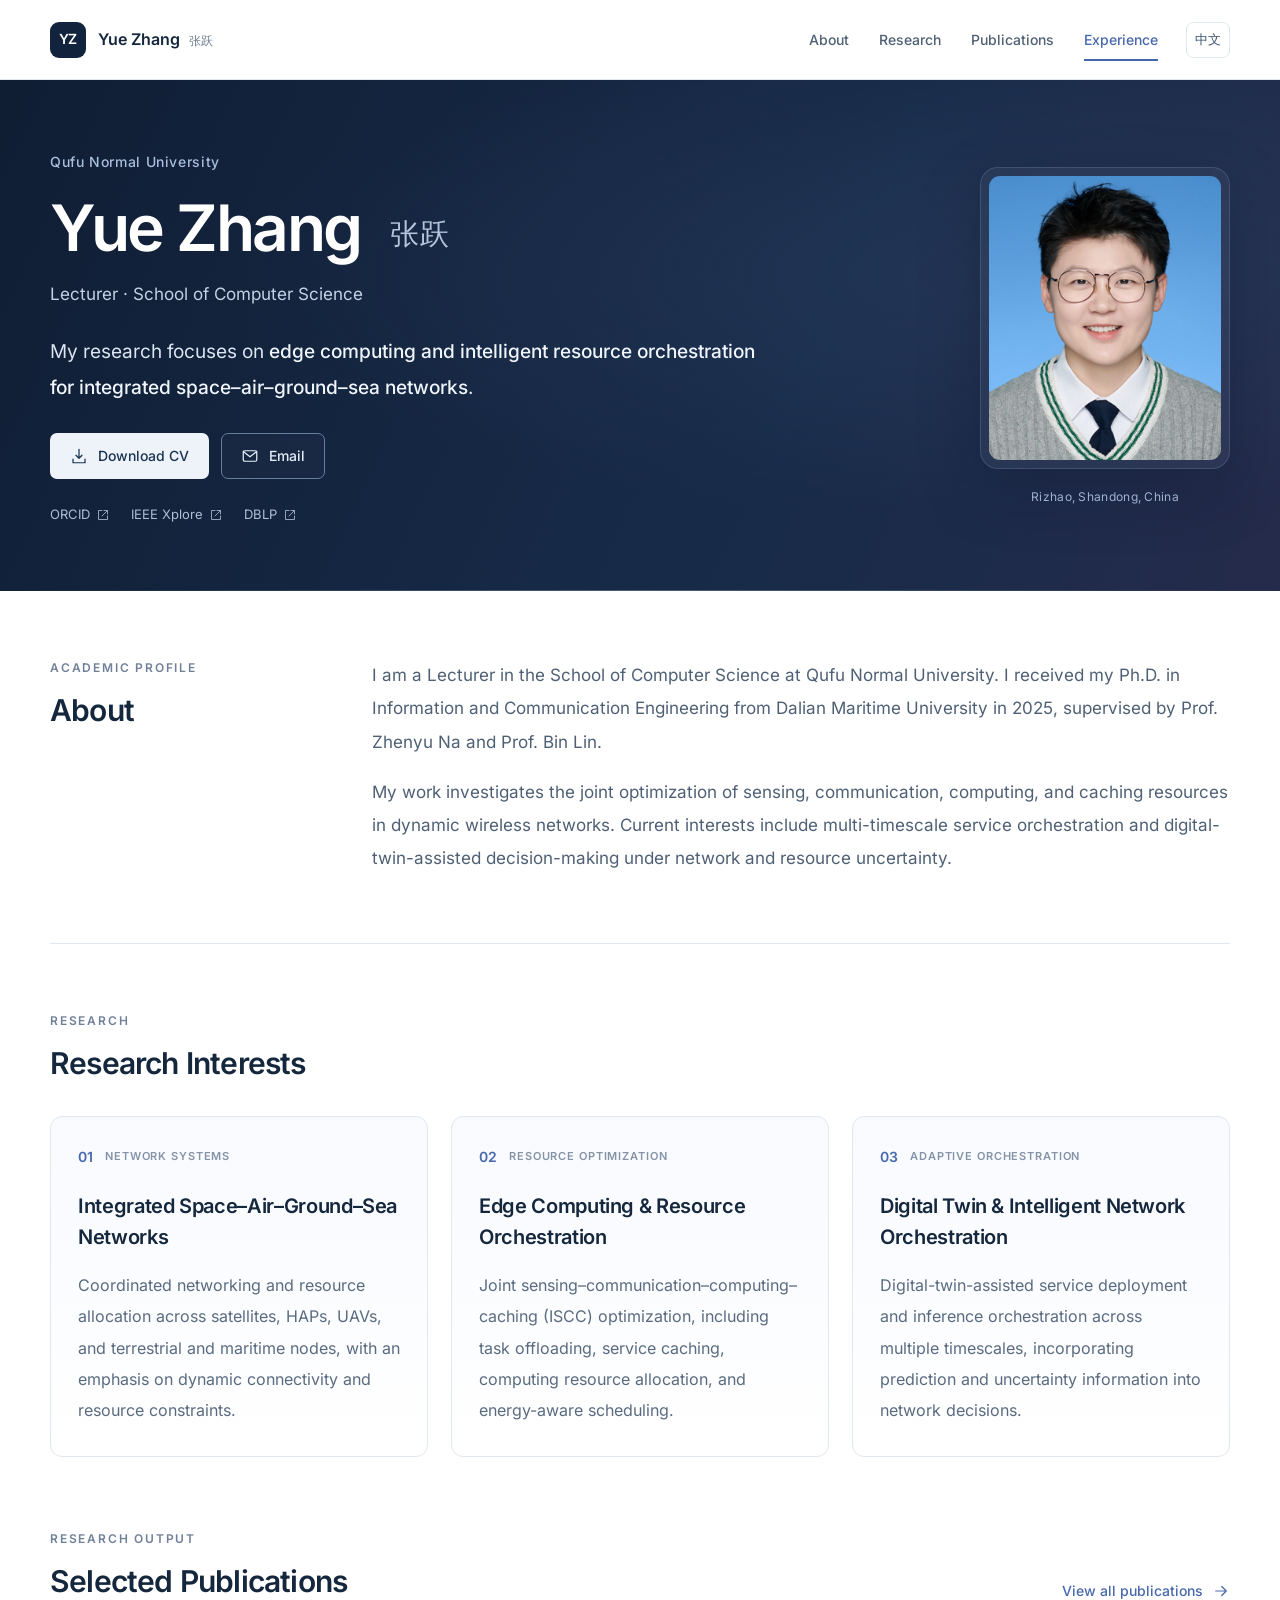
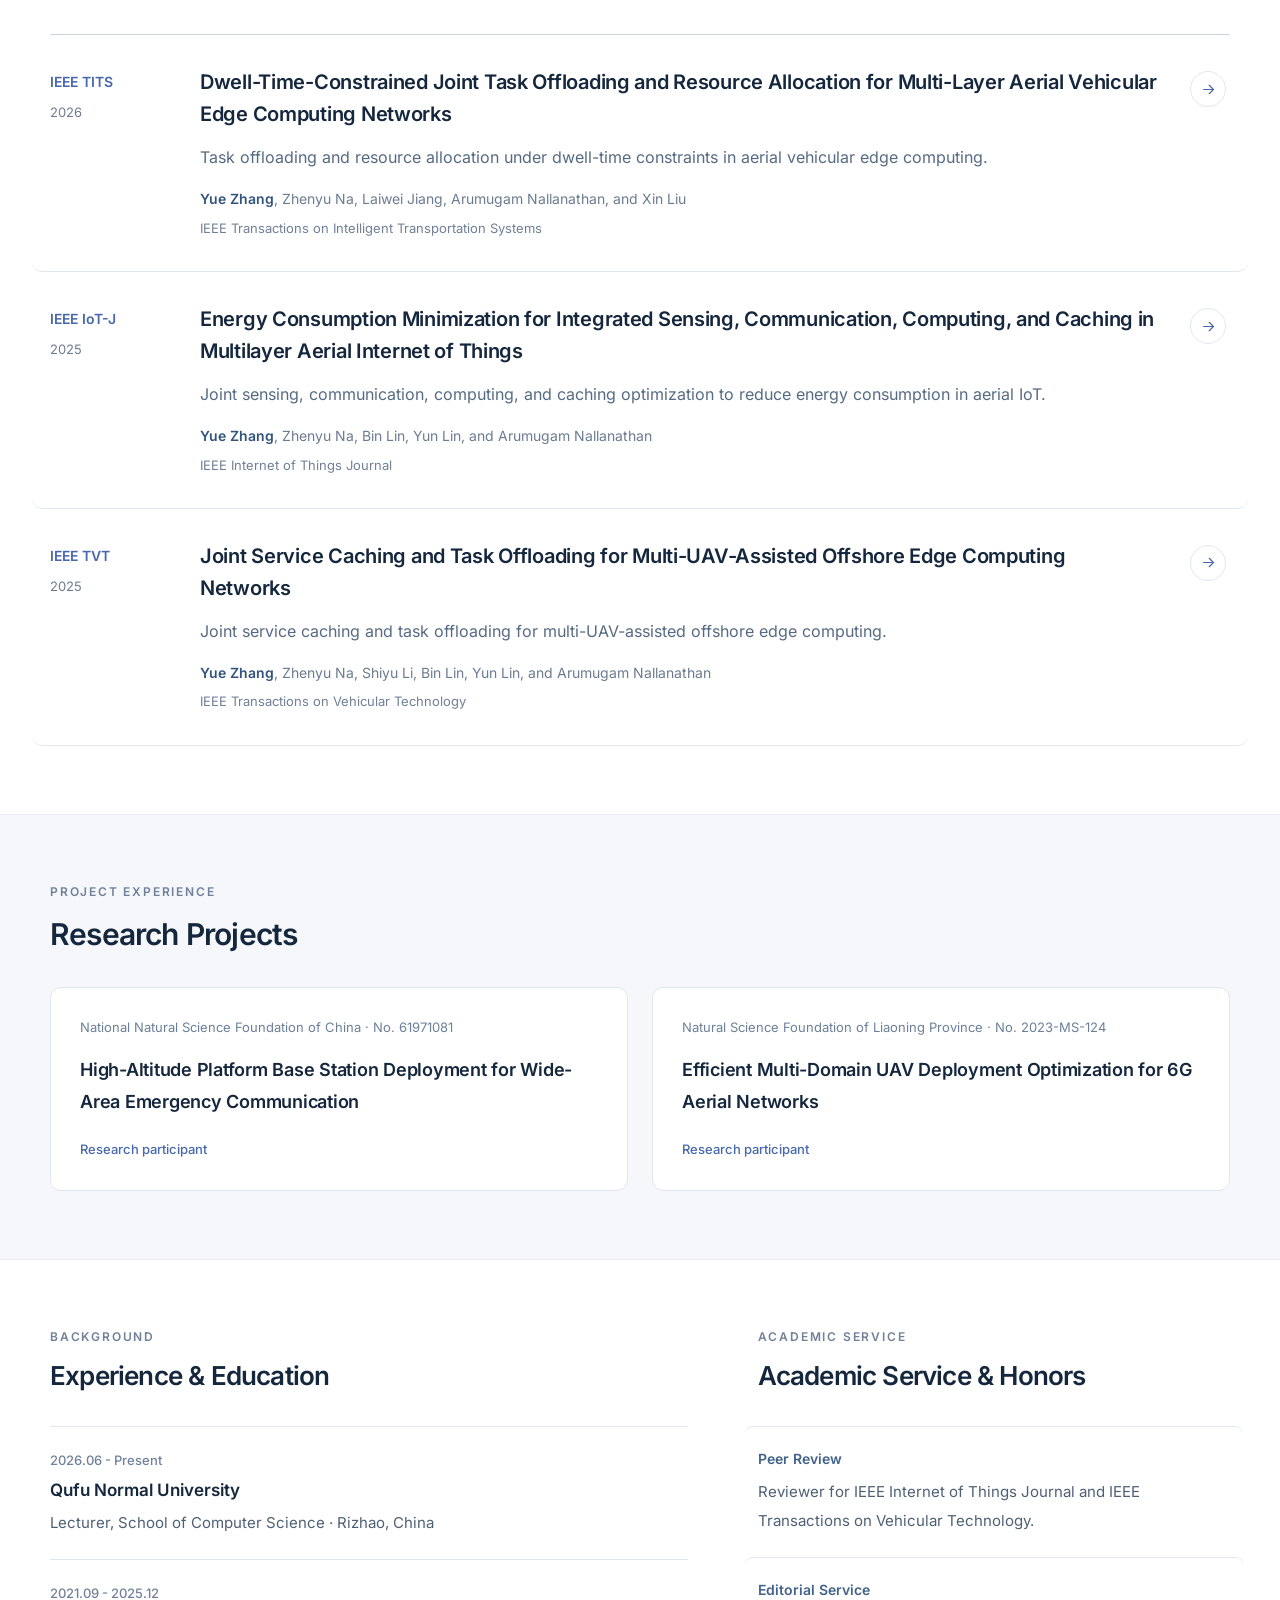
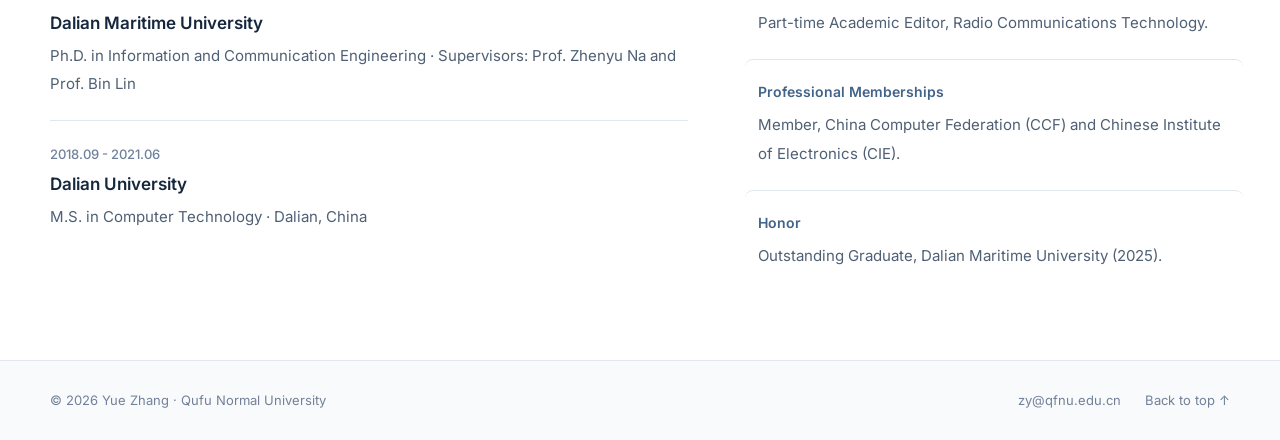
==== commit 3c9f8dcc: "Add files via upload" ====
--- a/index.html
+++ b/index.html
@@ -12,10 +12,7 @@
 <div class="timeline-date">2018.09 - 2021.06</div>
 <div><h3>Dalian University</h3><p>M.S. in Computer Technology · Dalian, China</p></div>
 </div>
-<div class="timeline-item">
-<div class="timeline-date">2012.09 - 2017.06</div>
-<div><h3>Binzhou University</h3><p>B.S. in Computer Science and Technology · Binzhou, China</p></div>
-</div>
+
 </div></div><div class="service-column" id="service"><div class="section-heading"><div><p class="eyebrow">ACADEMIC SERVICE</p><h2>Academic Service & Honors</h2></div></div><div class="service-grid"><div class="service-card">
 <h3>Peer Review</h3>
 <p>Reviewer for <em>IEEE Internet of Things Journal</em> and <em>IEEE Transactions on Vehicular Technology</em>.</p>
--- a/academic-v7.css
+++ b/academic-v7.css
@@ -15,5 +15,33 @@
 @media(max-width:820px){.header-inner{min-height:69px;gap:15px}.brand small{display:none}.desktop-nav{gap:19px}.desktop-nav a{font-size:13px;padding-block:25px}.hero-inner{grid-template-columns:minmax(0,1fr) 190px;gap:32px;padding-block:47px}.hero-portrait{width:190px}.portrait-frame img{height:215px;width:174px}.hero h1{font-size:44px}.hero h1 span{display:block;font-size:23px;margin:8px 0 0}.hero-intro{font-size:17px;margin-top:20px}.hero-actions{margin-top:22px}.profile-links{gap:15px}.profile-links a{font-size:12px}.hero-portrait figcaption{font-size:11px}.about-section{grid-template-columns:1fr;gap:24px}.research-grid{grid-template-columns:1fr}.research-card{display:grid;grid-template-columns:minmax(0,.9fr) minmax(0,1.1fr);column-gap:28px;row-gap:12px;padding:25px}.research-topline{grid-column:1/-1;margin:0}.research-card h3{font-size:21px;margin:0}.research-card p{font-size:16px;margin:0}.selected-paper{grid-template-columns:96px minmax(0,1fr) 30px;gap:20px}.selected-paper h3{font-size:18px}.paper-link{width:30px;height:30px}.selected-summary{font-size:15px}.project-card{padding:24px}.project-grid{gap:18px}.background-section{grid-template-columns:1fr;gap:50px}.section-heading{gap:20px}.section h2{font-size:28px}.background-section h2{font-size:27px}.service-grid{grid-template-columns:1fr 1fr;gap:0 30px}.pub-intro{padding-top:45px}.pub-layout{grid-template-columns:1fr;gap:0}.pub-side-inner{position:static;padding-top:0}.pub-side{border-top:0}.side-title{display:none}.pub-toolbar{flex-direction:row;flex-wrap:wrap;gap:8px;margin-bottom:20px}.pub-side-inner>.text-link{display:none}.pub-content{padding-top:22px}.publication{grid-template-columns:47px minmax(0,1fr);gap:15px}html[lang=zh-CN] .hero h1{font-size:46px}html[lang=zh-CN] .hero h1 span{font-size:21px;margin:10px 0 0}html[lang=zh-CN] .hero-intro{font-size:18px}html[lang=zh-CN] .hero-inner{padding-block:50px}}
 @media(max-width:620px){html{scroll-padding-top:90px}.shell,.header-inner{width:calc(100% - 36px)}.header-inner{min-height:65px}.desktop-nav{display:none}.header-tools{margin-left:auto;gap:10px}.menu-button{display:block}.brand{font-size:15px;gap:10px}.brand small{display:inline;font-size:11px;margin-left:7px}.brand-mark{width:32px;height:32px;border-radius:8px;font-size:12px}.lang-switch{min-width:38px;min-height:34px;font-size:12px}.hero-inner{grid-template-columns:minmax(0,1fr) 90px;gap:18px;padding-block:35px 38px;align-items:start}.hero-copy{display:contents}.hero-affiliation,.hero h1,.hero-role{grid-column:1}.hero-affiliation{font-size:13px;margin-bottom:13px}.hero h1{font-size:35px;letter-spacing:-1.2px;margin-bottom:14px}.hero h1 span{font-size:21px;margin-top:6px;letter-spacing:.05em}.hero-role{font-size:14px;line-height:1.8}.hero-intro,.hero-actions,.profile-links{grid-column:1/-1}.hero-intro{margin-top:7px;font-size:17px;line-height:1.95}.hero-actions{margin-top:2px;gap:10px}.button{font-size:13px;min-height:44px;padding:10px 16px}.profile-links{margin-top:2px;gap:20px}.hero-portrait{grid-column:2;grid-row:1/4;width:90px;margin-top:4px}.portrait-frame{padding:4px;border-radius:11px;box-shadow:none}.portrait-frame img{width:80px;height:102px;border-radius:7px}.hero-portrait figcaption{display:none}.section{padding-block:43px}.selected-section{padding-top:0}.section h2{font-size:26px}.eyebrow{font-size:11px;letter-spacing:.12em;margin-bottom:9px}.about-section{gap:20px}.prose p{font-size:16px;line-height:1.95}.prose p+p{margin-top:13px}.section-heading{align-items:start;flex-direction:column;gap:14px;margin-bottom:25px}.text-link{font-size:14px}.research-card{display:block;padding:24px}.research-topline{margin-bottom:16px}.research-card h3{font-size:20px;line-height:1.55;margin-bottom:14px}.research-card p{font-size:16px;line-height:1.95}.research-label{font-size:10px}.selected-paper{grid-template-columns:minmax(0,1fr) 30px;gap:13px;padding-block:25px}.selected-meta{grid-column:1;display:flex;gap:15px;align-items:center;font-size:13px;padding:0}.selected-year{font-size:12px}.selected-body{grid-column:1/-1;grid-row:2}.paper-link{grid-column:2;grid-row:1;margin-top:0}.selected-paper h3{font-size:17px;line-height:1.75}.selected-summary{font-size:15px;line-height:1.9}.authors{font-size:13px;line-height:1.9}.selected-venue{font-size:12px;line-height:1.85}.project-grid{grid-template-columns:1fr}.project-card{padding:24px}.project-card h3{font-size:17px;line-height:1.8}.project-meta{font-size:12px}.background-section{gap:42px}.background-section h2{font-size:25px}.timeline-item,.service-card{padding-block:20px}.timeline-date{font-size:13px}.timeline-item h3{font-size:16px}.timeline-item p,.service-card p{font-size:15px;line-height:1.95}.service-grid{grid-template-columns:1fr}.footer-inner{padding-block:23px;flex-direction:column;gap:10px;font-size:12px}.footer-inner>div{justify-content:space-between;gap:15px}.pub-intro{padding-block:34px 26px}.pub-intro h1{font-size:36px;letter-spacing:-1px}.lead{font-size:16px;line-height:1.8}.pub-count{font-size:13px;margin-top:12px}.filter{font-size:13px;padding:10px 11px;background:#f5f7fb}.pub-toolbar{gap:7px}.pub-layout{padding-bottom:45px}.results-status{font-size:12px;margin-bottom:20px}.pub-group h2{font-size:21px}.publication{grid-template-columns:1fr;gap:7px;padding-block:24px}.pub-year{font-size:12px;margin:0}.pub-body h4{font-size:16px;line-height:1.85}.pub-body .authors,.venue{font-size:13px;line-height:1.95}.pub-body .authors{margin-top:9px}.submitted-note{font-size:13px;line-height:1.85}.publication:target{outline-offset:4px}html[lang=zh-CN] .hero-inner{padding-block:36px 38px}html[lang=zh-CN] .hero-affiliation{font-size:14px}html[lang=zh-CN] .hero h1{font-size:39px}html[lang=zh-CN] .hero h1 span{font-size:20px;margin-top:6px}html[lang=zh-CN] .hero-intro{font-size:18px;line-height:2}html[lang=zh-CN] .research-card h3{font-size:20px}html[lang=zh-CN] .pub-intro h1{font-size:34px}}
 @media(max-width:360px){.brand small{display:none}.hero h1{font-size:30px}.hero-inner{grid-template-columns:minmax(0,1fr) 78px;gap:14px}.hero-portrait{width:78px}.portrait-frame img{width:68px;height:88px}.profile-links{gap:13px}.hero-intro{font-size:16px}.shell,.header-inner{width:calc(100% - 30px)}}
-@media(prefers-reduced-motion:reduce){html{scroll-behavior:auto}.button{transition:none}}
+/* v8 interaction polish: subtle feedback for a professional academic profile. */
+.desktop-nav a[aria-current=location]{color:var(--accent)}
+.desktop-nav a[aria-current=location]:after{position:absolute;content:"";height:2px;background:var(--accent);bottom:18px;left:0;right:0}
+.mobile-nav a[aria-current=location]{color:var(--accent);font-weight:600;background:#f5f7fb}
+.brand-mark,.portrait-frame,.research-card,.selected-paper,.project-card,.service-card,.publication,.paper-link,.paper-link svg,.text-link svg,.button{transition:transform .22s ease,background-color .22s ease,border-color .22s ease,box-shadow .22s ease,color .22s ease}
+.research-card{position:relative;overflow:hidden}
+.research-card:before{content:"";position:absolute;inset:0 0 auto;height:3px;background:linear-gradient(90deg,#4768ac,#8ea9d4);transform:scaleX(0);transform-origin:left;transition:transform .22s ease}
+.selected-paper,.publication,.service-card{position:relative}
+.selected-paper{padding-inline:18px;margin-inline:-18px;border-radius:10px}
+.publication{padding-inline:14px;margin-inline:-14px;border-radius:9px}
+.service-card{padding-inline:13px;margin-inline:-13px;border-radius:8px}
+@media(hover:hover) and (pointer:fine){
+  .brand:hover .brand-mark{transform:rotate(-4deg) scale(1.05);background:#1b365d}
+  .button:hover{transform:translateY(-2px)}
+  .text-link:hover svg{transform:translateX(3px)}
+  .hero-portrait:hover .portrait-frame{transform:translateY(-5px) rotate(.5deg);border-color:#a9bfde80;box-shadow:0 28px 70px #070f2055}
+  .research-card:hover,.research-card:focus-within{transform:translateY(-6px);border-color:#b9c9df;box-shadow:0 16px 36px #18345414;background:linear-gradient(155deg,#f5f8fd,#fff)}
+  .research-card:hover:before,.research-card:focus-within:before{transform:scaleX(1)}
+  .research-card:hover h3{color:#315c94}
+  .selected-paper:hover,.selected-paper:focus-within{background:#f7f9fc;transform:translateX(5px);box-shadow:0 8px 24px #23466b0a}
+  .selected-paper:hover .paper-link,.selected-paper:focus-within .paper-link{background:var(--accent);border-color:var(--accent);color:#fff}
+  .selected-paper:hover .paper-link svg,.selected-paper:focus-within .paper-link svg{transform:translateX(2px)}
+  .project-card:hover,.project-card:focus-within{transform:translateY(-5px);border-color:#b9c9df;box-shadow:0 15px 34px #18345412}
+  .project-card:hover h3{color:#315c94}
+  .service-card:hover{background:#f8fafd;transform:translateX(4px)}
+  .publication:hover,.publication:focus-within{background:#f8fafd;transform:translateX(3px)}
+  .publication:hover .pub-year{color:#4768ac}
+}
+@media(prefers-reduced-motion:reduce){html{scroll-behavior:auto}.brand-mark,.portrait-frame,.research-card,.research-card:before,.selected-paper,.project-card,.service-card,.publication,.paper-link,.paper-link svg,.text-link svg,.button{transition:none!important;transform:none!important}}
 @media print{html{scroll-padding:0}body{font-size:10pt;background:#fff;color:#222}.site-header,.site-footer,.skip-link,.pub-side,.hero-actions,.profile-links,.paper-link{display:none!important}.shell{width:100%}.hero{background:#fff;color:#222}.hero-inner{padding:0 0 20px;gap:25px;grid-template-columns:minmax(0,1fr) 120px}.hero h1,.hero h1 span,.hero-role,.hero-affiliation,.hero-intro,.hero-intro strong{color:#222}.hero h1{font-size:28pt}.hero-intro{font-size:11pt}.hero-portrait{width:120px}.portrait-frame{border:0;box-shadow:none;padding:0}.portrait-frame img{width:120px;height:148px}.hero-portrait figcaption{color:#555}.section{padding:20px 0}.section h2{font-size:17pt}.section-heading{margin-bottom:15px}.research-card,.selected-paper,.project-card,.timeline-item,.service-card,.publication{break-inside:avoid}.prose p,.research-card p{font-size:10pt}.research-card h3{font-size:12pt}.selected-paper h3{font-size:12pt}.selected-summary,.authors,.venue{font-size:9pt}.project-band{background:white}.background-section{gap:30px}.pub-intro{padding:0 0 20px}.pub-layout{display:block;padding:0}.pub-content{padding:15px 0}.pub-group[hidden]{display:block!important}.pub-body h4{font-size:11pt}.publication{padding:13px 0}.pub-body .authors,.venue{font-size:9pt}.results-status{display:none}.pub-group h2{break-after:avoid}}
